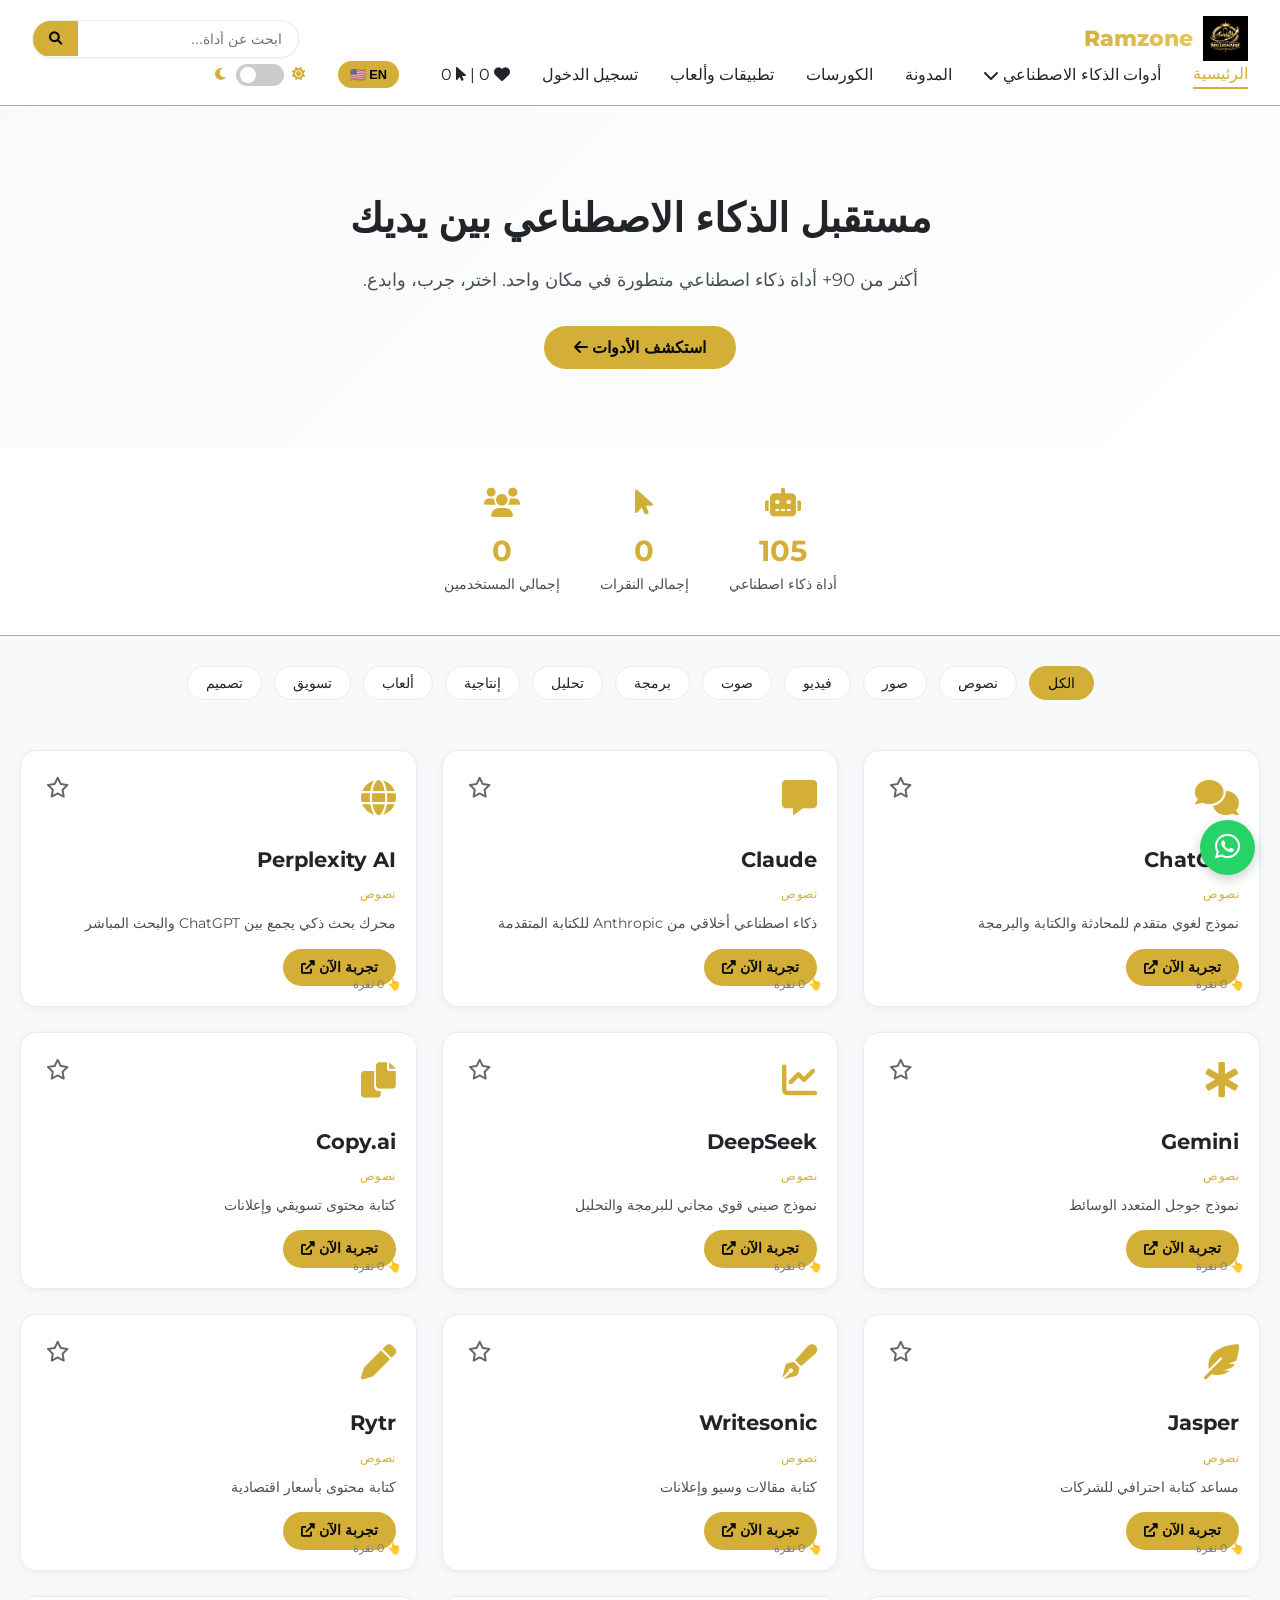
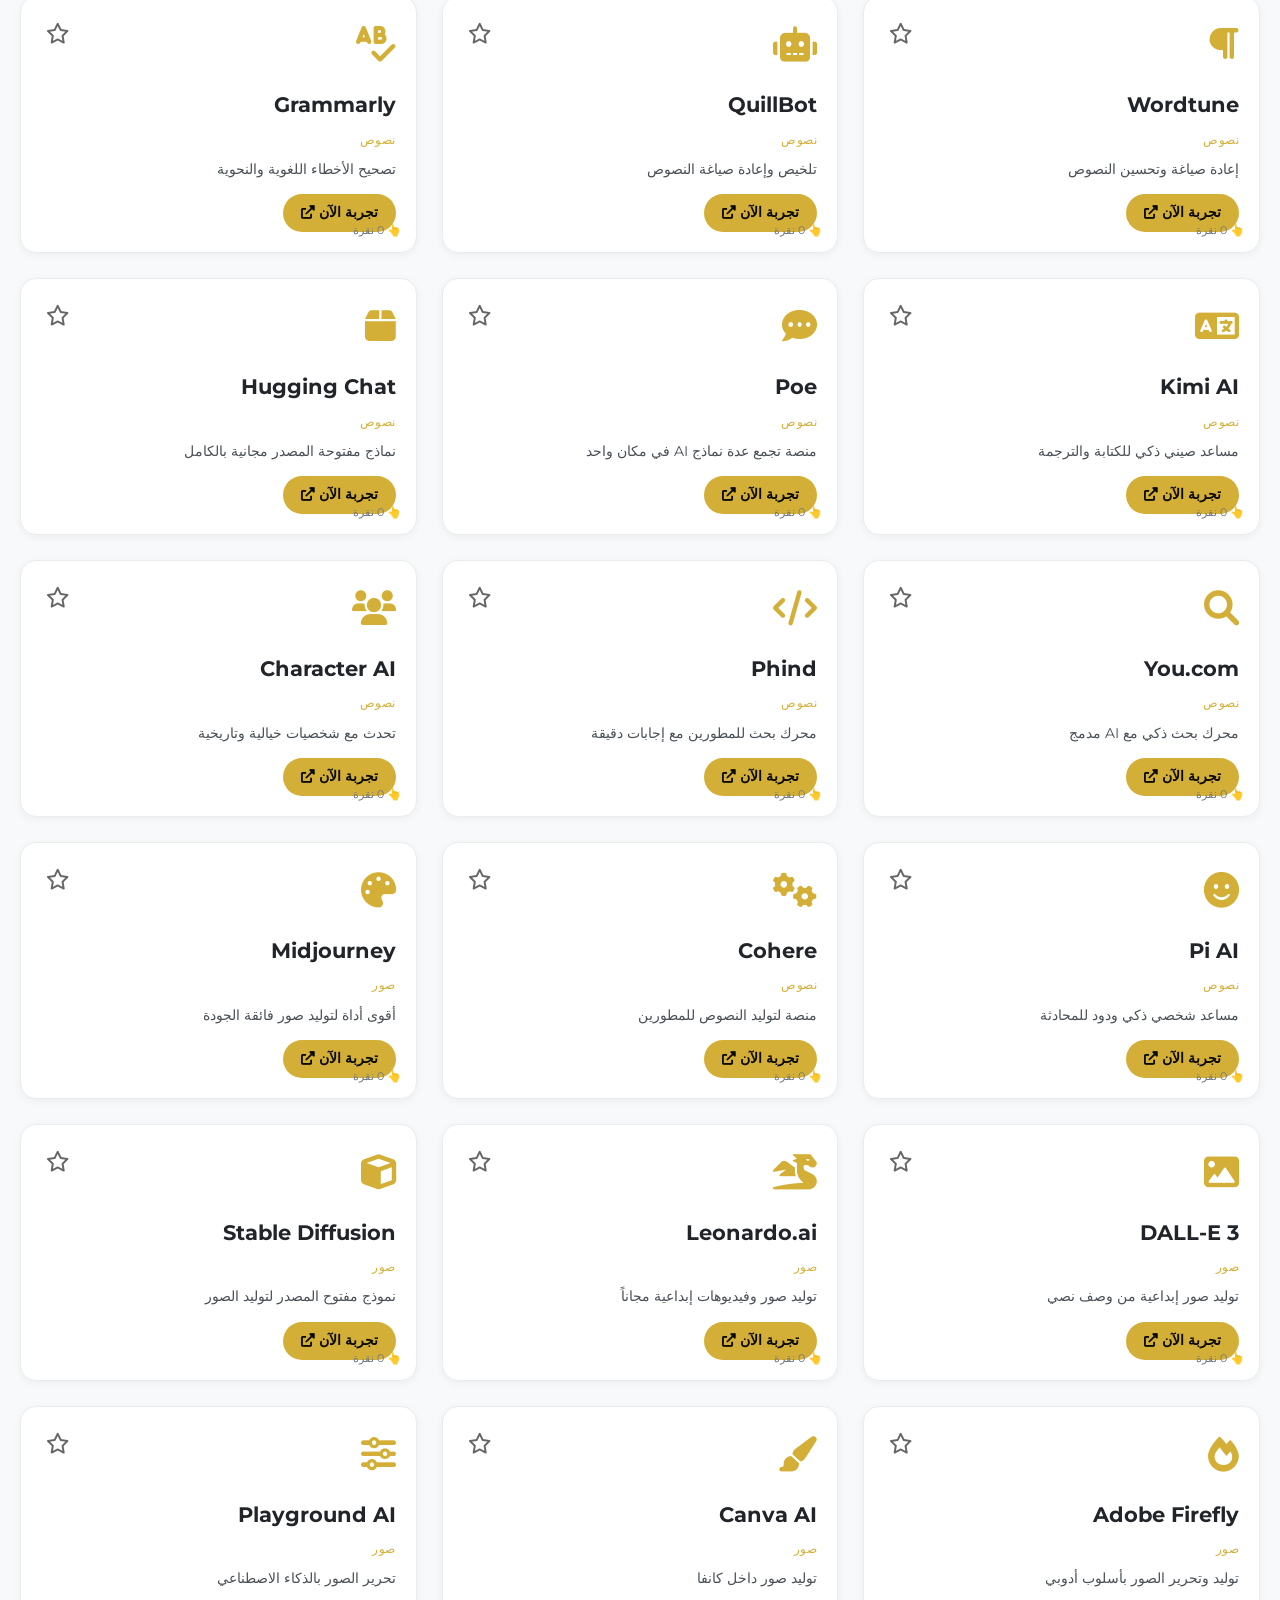
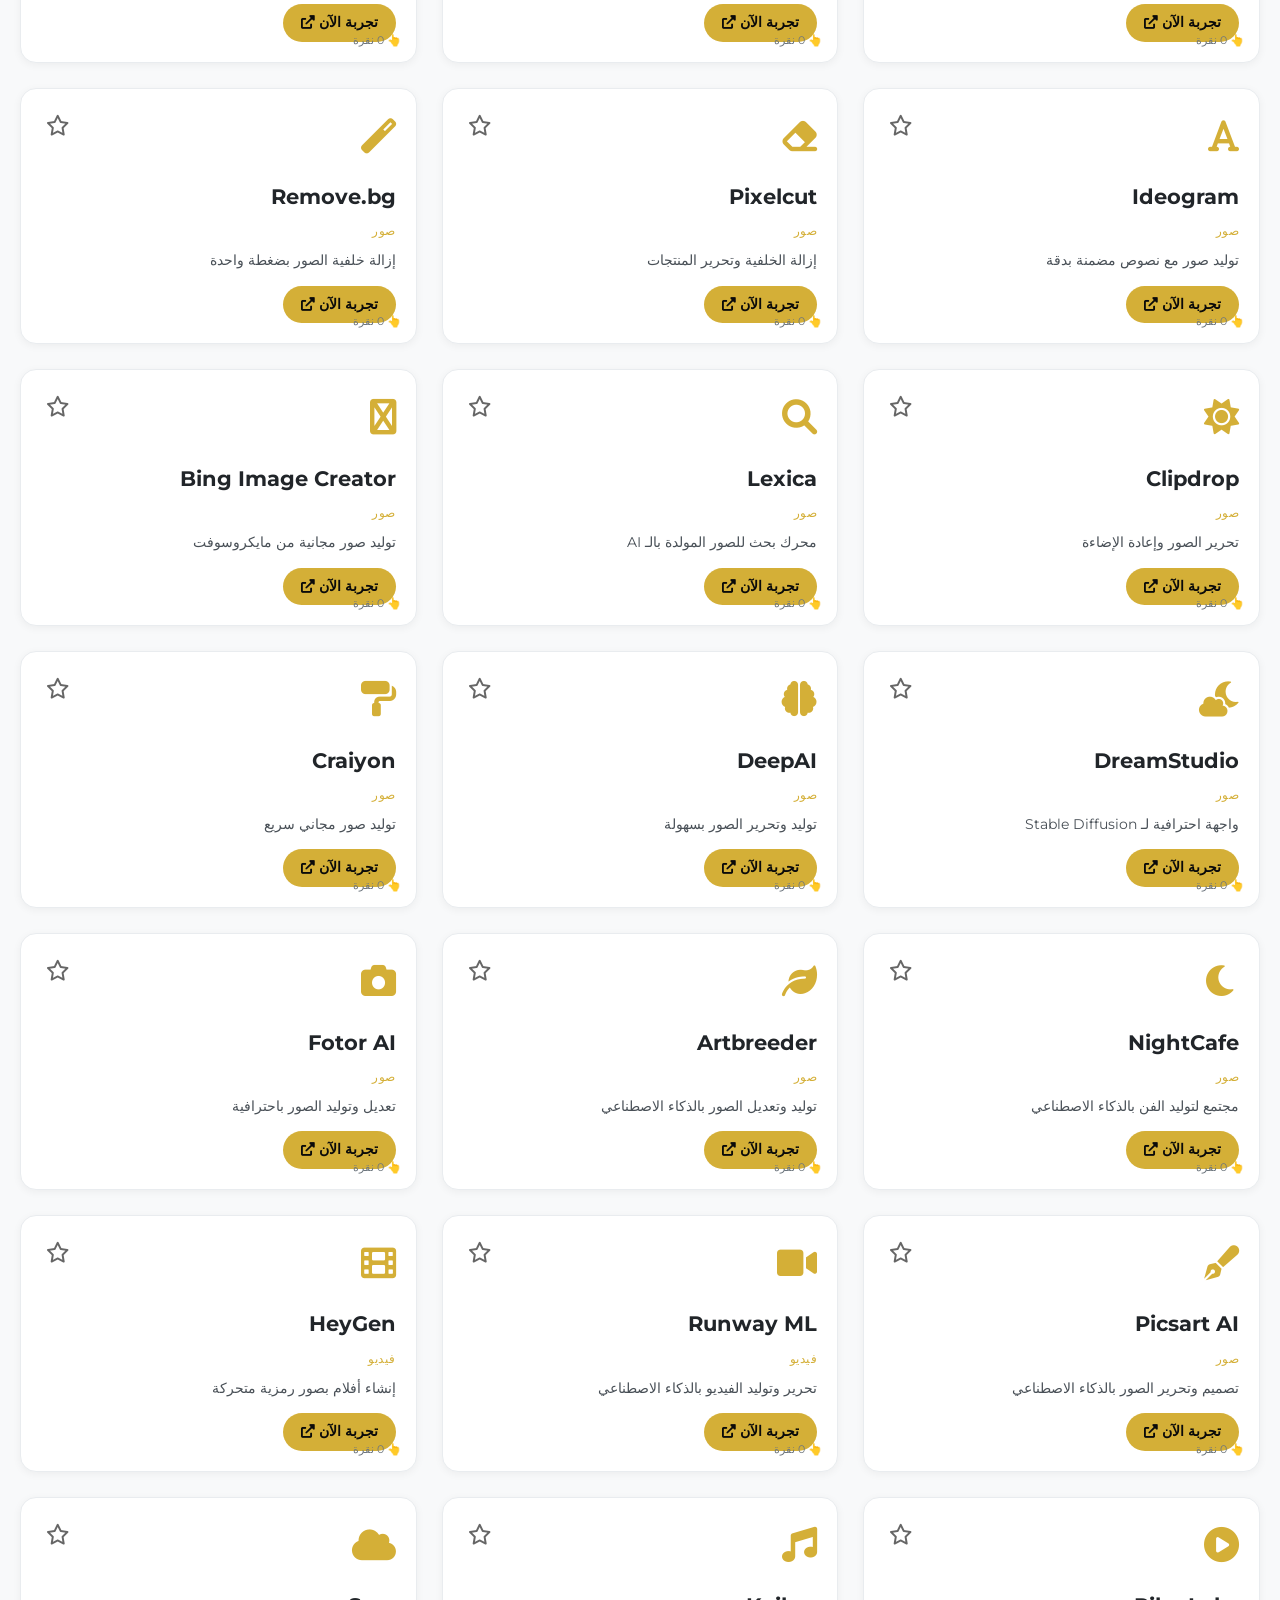
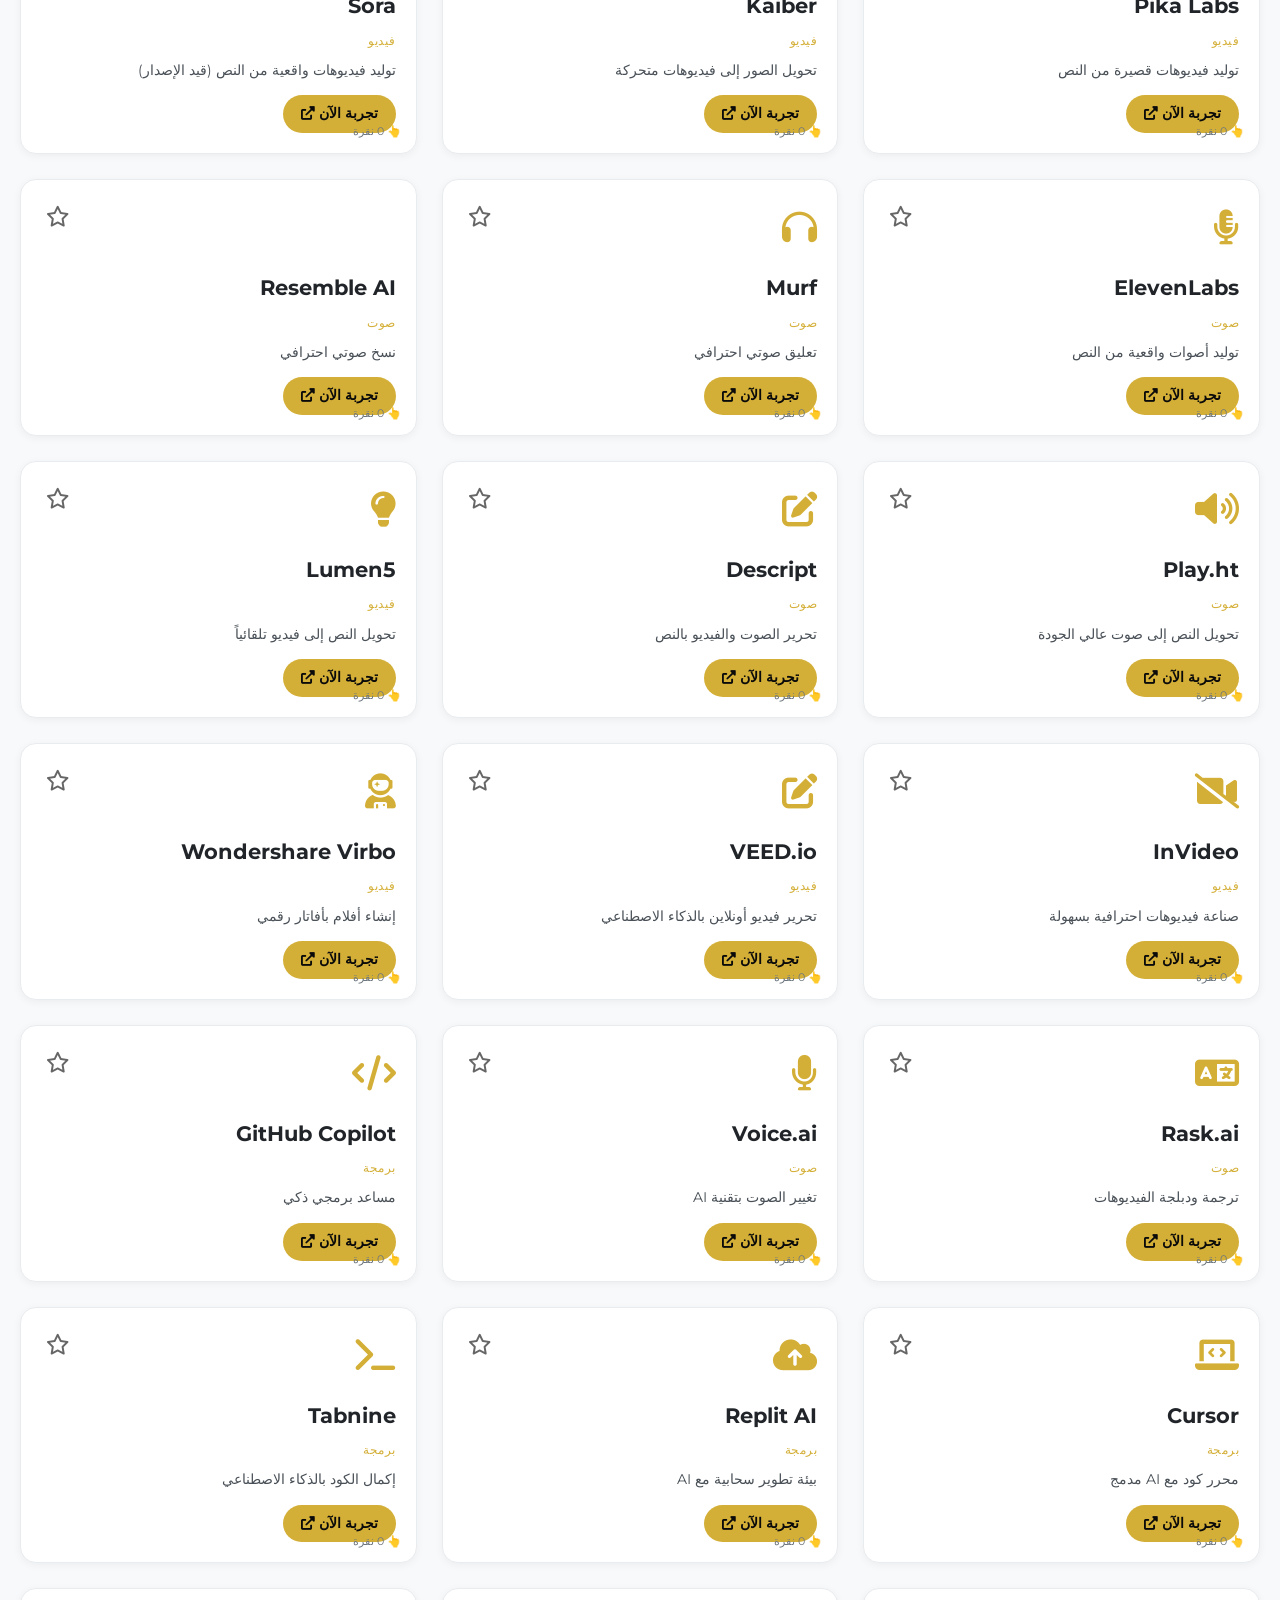
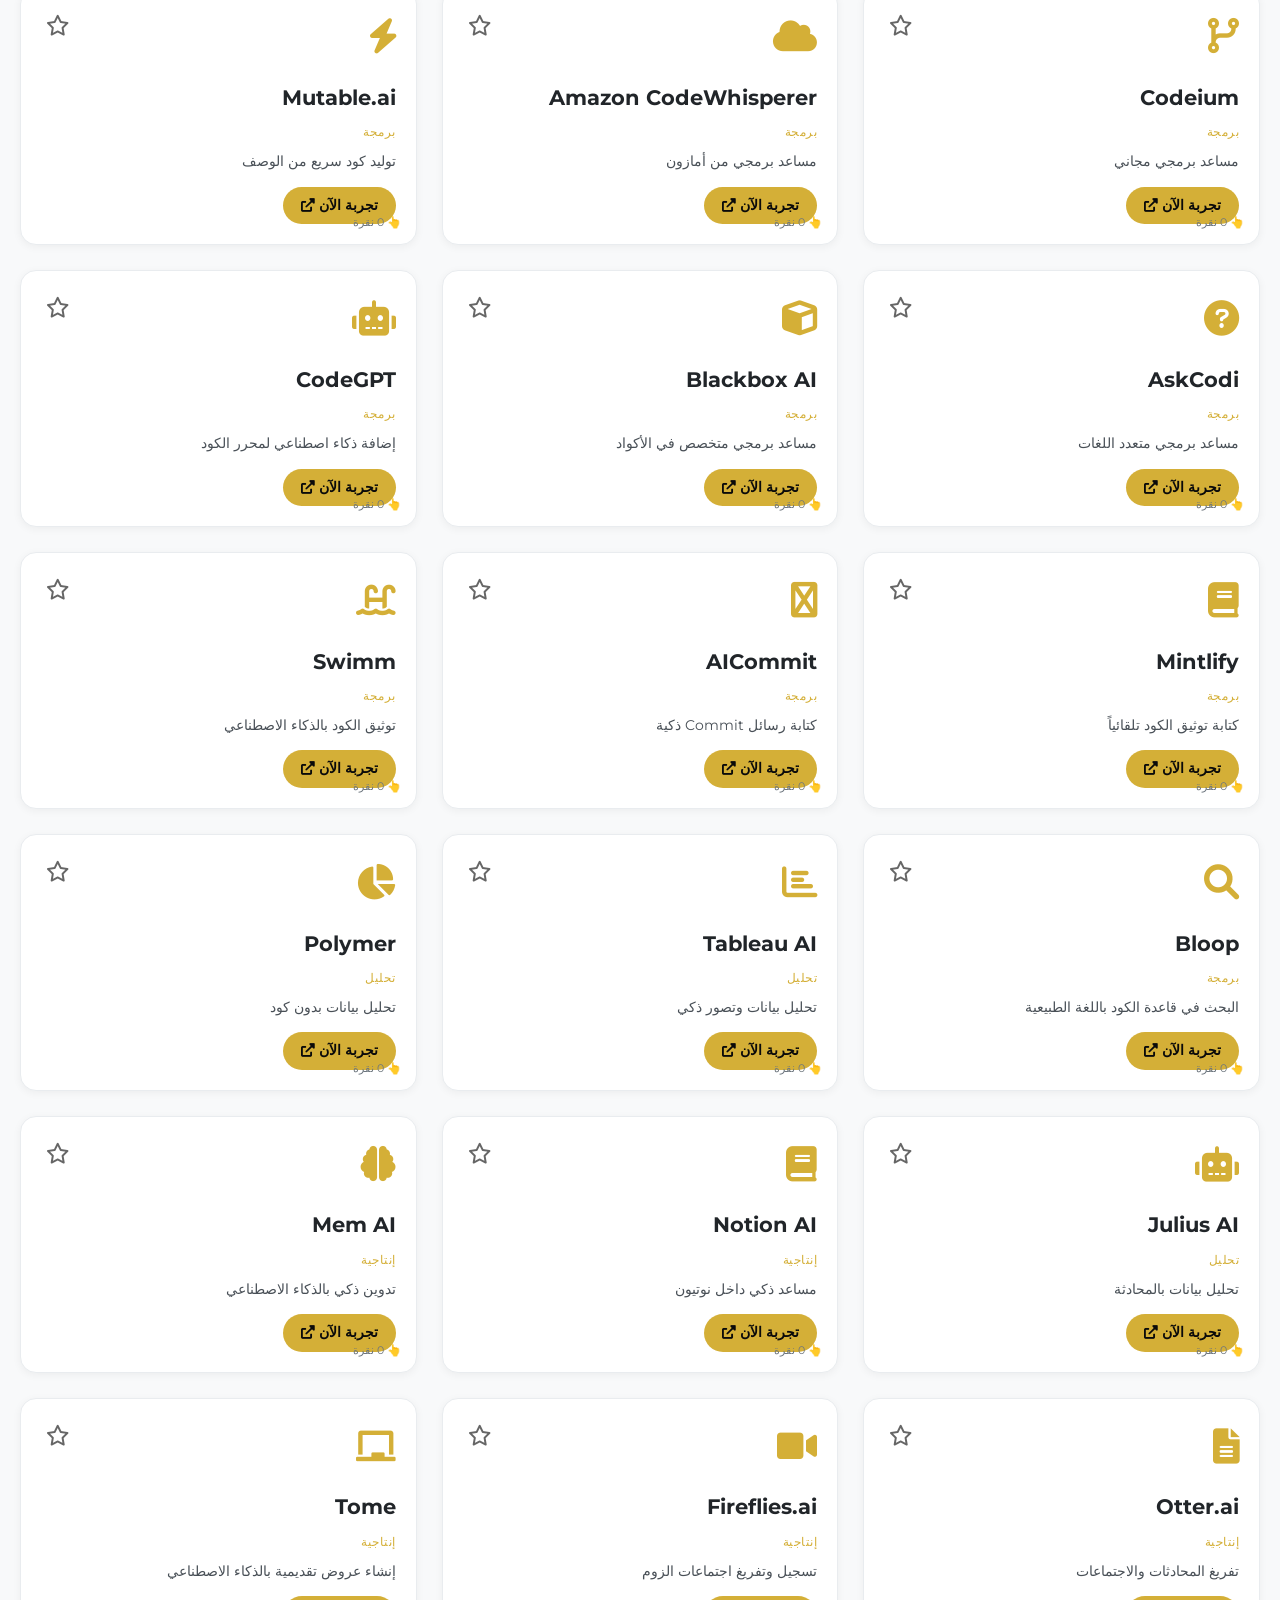
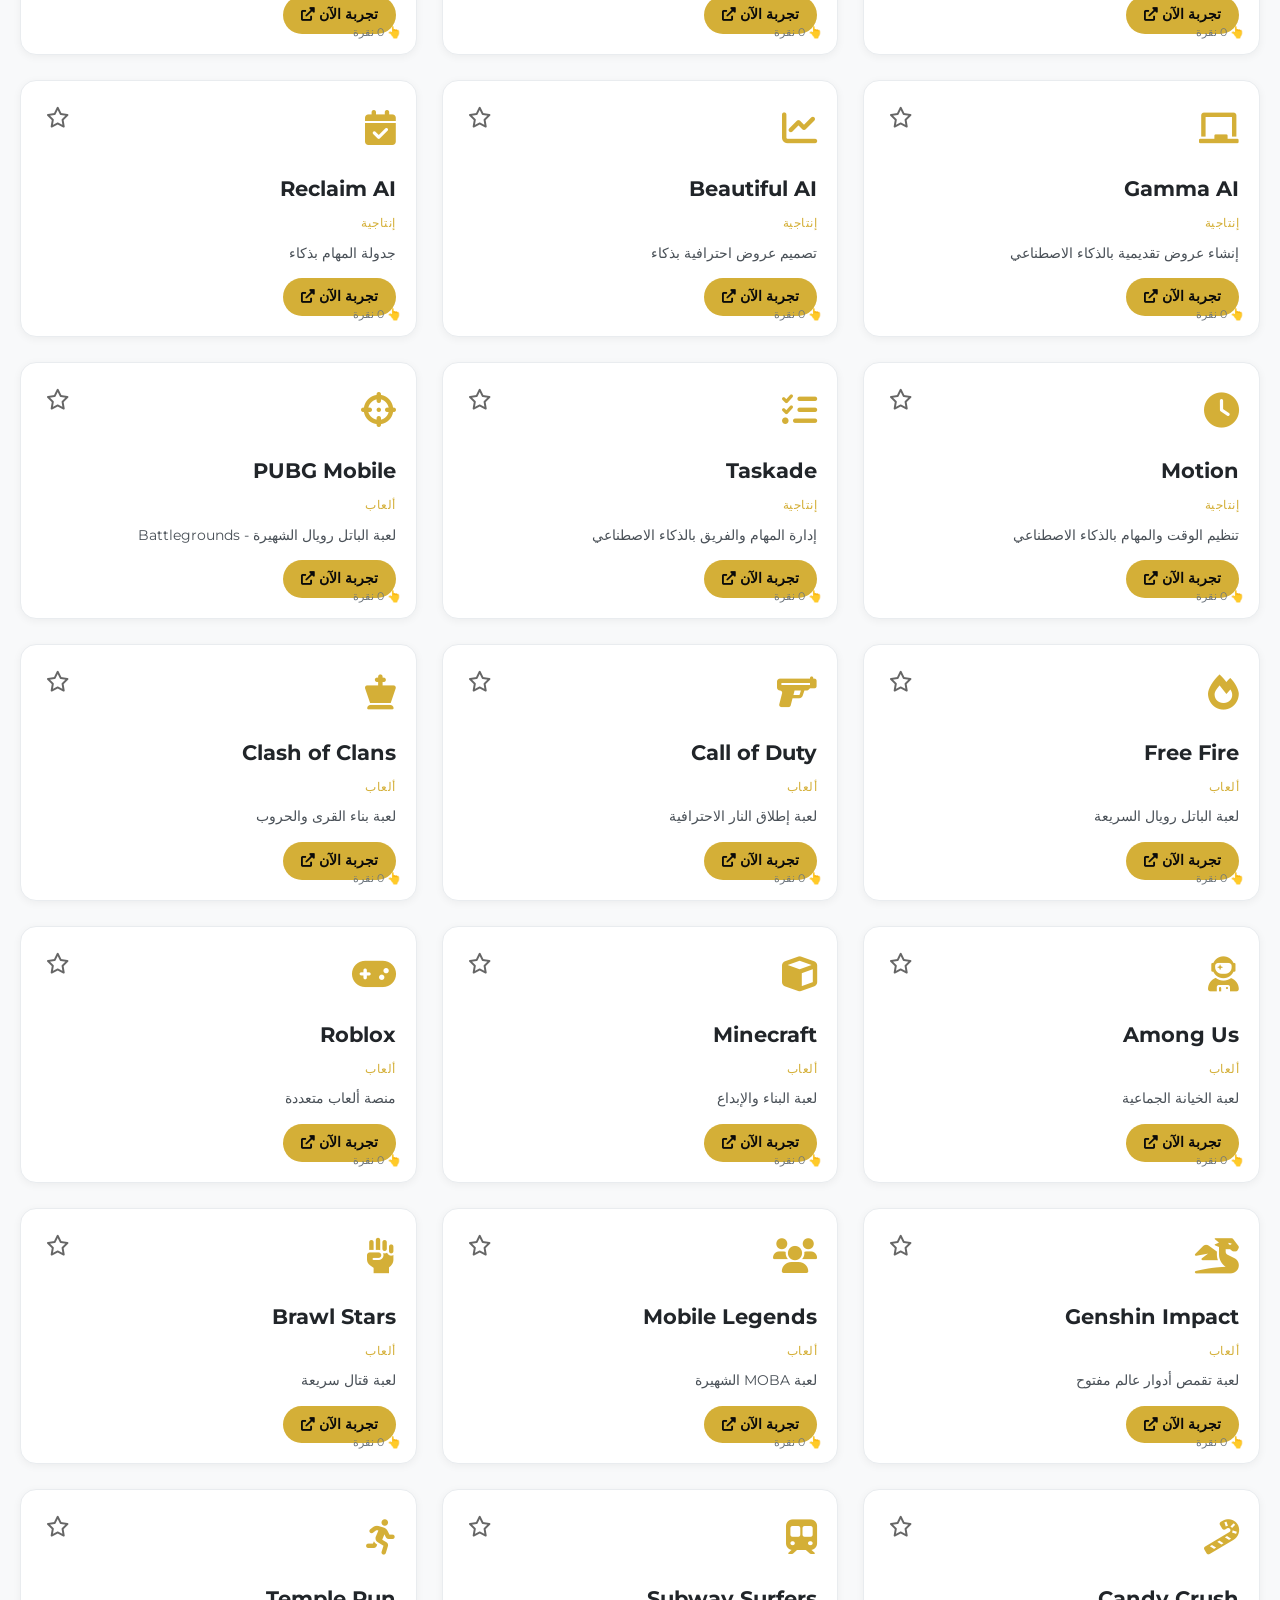
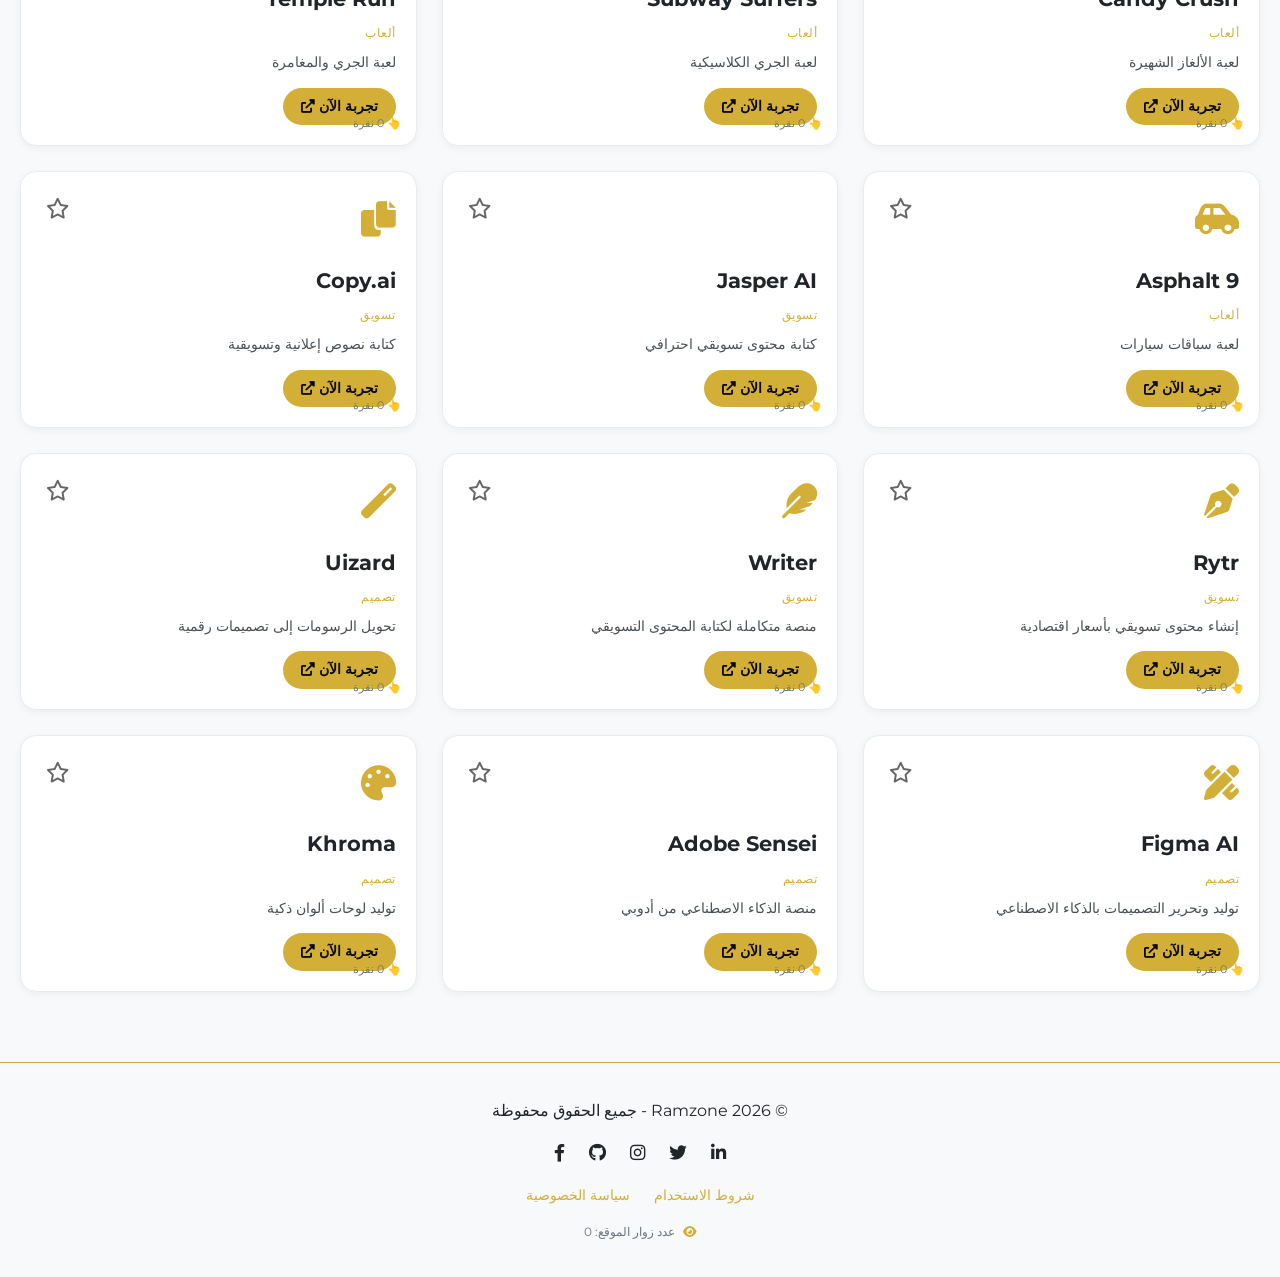
==== index.html @ 9bac674e "Update index.html" ====
<!DOCTYPE html>
<html lang="ar" dir="rtl">
<head>
    <meta charset="UTF-8">
    <meta name="viewport" content="width=device-width, initial-scale=1.0">
    
    <!-- Google Analytics -->
    <script async src="https://www.googletagmanager.com/gtag/js?id=G-LEQF7LQ0WY"></script>
    <script>
        window.dataLayer = window.dataLayer || [];
        function gtag(){dataLayer.push(arguments);}
        gtag('js', new Date());
        gtag('config', 'G-LEQF7LQ0WY');
    </script>
    
    <title>Ramzone | AI Tools</title>
    <meta name="description" content="أكبر دليل عربي لأدوات الذكاء الاصطناعي - أكثر من 90 أداة AI في مكان واحد">
    <meta name="keywords" content="الذكاء الاصطناعي, أدوات AI, ChatGPT, Midjourney, Ramzone">
    <meta name="author" content="Ramadan Mahmoud">
    <meta name="robots" content="index, follow">
    
    <link rel="stylesheet" href="style.css">
    <link href="https://fonts.googleapis.com/css2?family=Montserrat:wght@300;400;500;600;700;800&display=swap" rel="stylesheet">
    <link rel="stylesheet" href="https://cdnjs.cloudflare.com/ajax/libs/font-awesome/6.0.0-beta3/css/all.min.css">
    
    <style>
        .whatsapp-float {
            position: fixed;
            bottom: 25px;
            right: 25px;
            background-color: #25D366;
            color: white;
            border-radius: 50%;
            width: 55px;
            height: 55px;
            display: flex;
            align-items: center;
            justify-content: center;
            font-size: 1.8rem;
            box-shadow: 0 4px 12px rgba(0,0,0,0.2);
            transition: 0.3s;
            z-index: 1000;
            text-decoration: none;
        }
        .whatsapp-float:hover {
            transform: scale(1.08);
            background-color: #20b859;
        }
        @media (max-width: 600px) {
            .whatsapp-float {
                width: 48px;
                height: 48px;
                font-size: 1.5rem;
                bottom: 18px;
                right: 18px;
            }
        }
        
        .lang-toggle {
            background: var(--gold);
            border: none;
            padding: 6px 12px;
            border-radius: 20px;
            cursor: pointer;
            font-weight: bold;
            font-size: 0.8rem;
            transition: 0.3s;
            margin-right: 10px;
        }
        .lang-toggle:hover {
            background: var(--gold-light);
            transform: scale(1.02);
        }
    </style>
</head>
<body>

    <nav class="navbar">
        <div class="nav-container">
            <div class="logo">
                <img src="logo.png" alt="Ramzone Logo" class="logo-img">
                <span class="logo-text">Ramzone</span>
            </div>
            
            <div class="search-box">
                <input type="text" id="searchInput" data-i18n-placeholder="nav.search" placeholder="ابحث عن أداة...">
                <button id="searchBtn"><i class="fas fa-search"></i></button>
            </div>
            
            <div class="menu-toggle" id="mobileMenu">
                <i class="fas fa-bars"></i>
            </div>
            
            <div class="nav-links" id="navLinks">
                <a href="index.html" class="active" data-i18n="nav.home">الرئيسية</a>
                <div class="dropdown">
                    <button class="dropbtn" data-i18n="nav.ai-tools">أدوات الذكاء الاصطناعي <i class="fas fa-chevron-down"></i></button>
                    <div class="dropdown-content" id="mainDropdown"></div>
                </div>
                <a href="blog.html" data-i18n="nav.blog">المدونة</a>
                <a href="courses.html" data-i18n="nav.courses">الكورسات</a>
                <a href="apps.html" data-i18n="nav.apps">تطبيقات وألعاب</a>
                <a href="login.html" id="authLink" data-i18n="nav.login">تسجيل الدخول</a>
                <span id="userGreeting" style="display:none;"></span>
                <span id="userStats" style="display:none;"></span>
                <a href="dashboard.html" id="dashboardLink" style="display:none;" data-i18n="nav.dashboard"><i class="fas fa-tachometer-alt"></i> لوحة التحكم</a>
                <a href="#" id="logoutBtn" style="display:none;" data-i18n="nav.logout">تسجيل خروج</a>
                
                <button id="lang-toggle-btn" class="lang-toggle">🇺🇸 EN</button>
                
                <div class="theme-switch-wrapper">
                    <span class="theme-icon"><i class="fas fa-sun"></i></span>
                    <label class="theme-switch">
                        <input type="checkbox" id="theme-toggle">
                        <span class="slider round"></span>
                    </label>
                    <span class="theme-icon"><i class="fas fa-moon"></i></span>
                </div>
            </div>
        </div>
    </nav>

    <section class="hero">
        <div class="hero-content">
            <h1><span data-i18n="hero.title">مستقبل الذكاء الاصطناعي</span> <span class="gold" data-i18n="hero.title.gold">بين يديك</span></h1>
            <p data-i18n="hero.subtitle">أكثر من 90+ أداة ذكاء اصطناعي متطورة في مكان واحد. اختر، جرب، وابدع.</p>
            <button class="cta-btn" id="exploreBtn" data-i18n="hero.button">استكشف الأدوات <i class="fas fa-arrow-left"></i></button>
        </div>
    </section>

    <div class="stats-bar">
        <div class="stat-item">
            <i class="fas fa-robot"></i>
            <span id="totalTools">0</span>
            <p data-i18n="stats.tools">أداة ذكاء اصطناعي</p>
        </div>
        <div class="stat-item">
            <i class="fas fa-mouse-pointer"></i>
            <span id="totalClicks">0</span>
            <p data-i18n="stats.clicks">إجمالي النقرات</p>
        </div>
        <div class="stat-item">
            <i class="fas fa-users"></i>
            <span id="totalUsers">0</span>
            <p data-i18n="stats.users">إجمالي المستخدمين</p>
        </div>
    </div>

    <div class="filter-section">
        <button class="filter-btn active" data-category="all" data-i18n="filter.all">الكل</button>
    </div>

    <div class="tools-container" id="toolsContainer"></div>

    <a href="https://wa.me/201069302075" class="whatsapp-float" target="_blank">
        <i class="fab fa-whatsapp"></i>
    </a>

    <footer class="footer">
        <div class="footer-content">
            <p>&copy; 2026 Ramzone - <span data-i18n="footer.copyright">جميع الحقوق محفوظة</span></p>
            <div class="social-icons">
                <a href="https://linkedin.com/in/ramadanm200110" target="_blank"><i class="fab fa-linkedin-in"></i></a>
                <a href="https://twitter.com/ramadan2001mahmoud" target="_blank"><i class="fab fa-twitter"></i></a>
                <a href="https://instagram.com/ra_mah077" target="_blank"><i class="fab fa-instagram"></i></a>
                <a href="https://github.com/ramadan2001mahmoud" target="_blank"><i class="fab fa-github"></i></a>
                <a href="https://facebook.com/ramadan2001mahmoud" target="_blank"><i class="fab fa-facebook-f"></i></a>
            </div>
            <div class="footer-links">
                <a href="terms.html" data-i18n="footer.terms">شروط الاستخدام</a>
                <a href="terms.html#privacy" data-i18n="footer.privacy">سياسة الخصوصية</a>
            </div>
            <div class="visitor-counter">
                <i class="fas fa-eye"></i> <span data-i18n="footer.visitors">عدد زوار الموقع</span>: <span id="visitorCount">0</span>
            </div>
        </div>
    </footer>

    <script src="lang.js"></script>
    <script src="script.js"></script>
</body>
</html>
---- style.css ----
* {
    margin: 0;
    padding: 0;
    box-sizing: border-box;
}

body {
    font-family: 'Montserrat', sans-serif;
    background: var(--bg-primary);
    color: var(--text-primary);
    line-height: 1.6;
    transition: background 0.3s ease, color 0.3s ease;
}

/* ========== متغيرات الألوان ========== */
:root {
    /* الوضع الليلي (Dark Mode) */
    --bg-primary: #0A0A0A;
    --bg-secondary: #1A1A1A;
    --bg-card: #1A1A1A;
    --bg-navbar: rgba(10, 10, 10, 0.95);
    --text-primary: #FFFFFF;
    --text-secondary: #CCCCCC;
    --text-muted: #888888;
    --border-color: #2A2A2A;
    --gold: #D4AF37;
    --gold-light: #FFF2B2;
    --gold-dark: #B8860B;
    --gold-rgb: 212, 175, 55;
    --dropdown-bg: #1A1A1A;
    --hover-bg: #D4AF37;
    --hover-text: #0A0A0A;
}

[data-theme="light"] {
    /* الوضع النهاري (Light Mode) - ألوان فاتحة محسنة */
    --bg-primary: #F8F9FA;
    --bg-secondary: #FFFFFF;
    --bg-card: #FFFFFF;
    --bg-navbar: rgba(255, 255, 255, 0.98);
    --text-primary: #212529;
    --text-secondary: #495057;
    --text-muted: #6C757D;
    --border-color: #E9ECEF;
    --gold: #D4AF37;
    --gold-light: #E8C860;
    --gold-dark: #B8860B;
    --gold-rgb: 212, 175, 55;
    --dropdown-bg: #FFFFFF;
    --hover-bg: #D4AF37;
    --hover-text: #212529;
}

[data-theme="dark"] {
    /* الوضع الليلي (Dark Mode) */
    --bg-primary: #0A0A0A;
    --bg-secondary: #1A1A1A;
    --bg-card: #1A1A1A;
    --bg-navbar: rgba(10, 10, 10, 0.95);
    --text-primary: #FFFFFF;
    --text-secondary: #CCCCCC;
    --text-muted: #888888;
    --border-color: #2A2A2A;
    --gold: #D4AF37;
    --gold-light: #FFF2B2;
    --gold-dark: #B8860B;
    --gold-rgb: 212, 175, 55;
    --dropdown-bg: #1A1A1A;
    --hover-bg: #D4AF37;
    --hover-text: #0A0A0A;
}

/* شريط التنقل */
.navbar {
    background: var(--bg-navbar);
    backdrop-filter: blur(10px);
    position: sticky;
    top: 0;
    z-index: 1000;
    border-bottom: 1px solid var(--gold);
}

.nav-container {
    max-width: 1400px;
    margin: 0 auto;
    padding: 1rem 2rem;
    display: flex;
    justify-content: space-between;
    align-items: center;
    flex-wrap: wrap;
}

.logo {
    display: flex;
    align-items: center;
    gap: 10px;
}

.logo-img {
    width: 45px;
    height: 45px;
    object-fit: contain;
}

.logo-text {
    font-size: 1.4rem;
    font-weight: 800;
    background: linear-gradient(135deg, var(--gold), var(--gold-light));
    -webkit-background-clip: text;
    background-clip: text;
    color: transparent;
}

.nav-links {
    display: flex;
    align-items: center;
    gap: 2rem;
    flex-wrap: wrap;
}

.nav-links a, .dropbtn {
    color: var(--text-primary);
    text-decoration: none;
    font-weight: 500;
    transition: 0.3s;
    background: none;
    border: none;
    cursor: pointer;
    font-size: 1rem;
}

.nav-links a:hover, .dropbtn:hover {
    color: var(--gold);
}

.nav-links a.active {
    color: var(--gold);
    border-bottom: 2px solid var(--gold);
}

/* القوائم المنسدلة - ثابتة */
.dropdown {
    position: relative;
    display: inline-block;
}

.dropdown .dropbtn {
    display: flex;
    align-items: center;
    gap: 5px;
}

.dropdown-content {
    display: none;
    position: absolute;
    top: 100%;
    right: 0;
    background: var(--dropdown-bg);
    min-width: 220px;
    box-shadow: 0 10px 25px rgba(0,0,0,0.15);
    border-radius: 12px;
    border: 1px solid var(--gold);
    z-index: 10000;
    overflow: hidden;
}

.dropdown-content a {
    color: var(--text-primary);
    padding: 12px 18px;
    text-decoration: none;
    display: block;
    text-align: right;
    border-bottom: 1px solid var(--border-color);
    transition: all 0.2s ease;
    font-size: 0.95rem;
}

.dropdown-content a:last-child {
    border-bottom: none;
}

.dropdown-content a:hover {
    background: var(--hover-bg);
    color: var(--hover-text);
}

.dropdown:hover .dropdown-content {
    display: block;
}

/* بحث */
.search-box {
    display: flex;
    align-items: center;
    background: var(--bg-secondary);
    border-radius: 30px;
    border: 1px solid var(--border-color);
    overflow: hidden;
    transition: all 0.3s ease;
    box-shadow: 0 1px 3px rgba(0,0,0,0.05);
}

.search-box:focus-within {
    box-shadow: 0 0 0 2px rgba(var(--gold-rgb), 0.2);
    border-color: var(--gold);
}

.search-box input {
    background: transparent;
    border: none;
    color: var(--text-primary);
    outline: none;
    padding: 10px 16px;
    width: 220px;
    font-size: 0.9rem;
}

.search-box input::placeholder {
    color: var(--text-muted);
}

.search-box button {
    background: var(--gold);
    border: none;
    padding: 10px 16px;
    cursor: pointer;
    color: #0A0A0A;
    transition: 0.3s;
}

.search-box button:hover {
    background: var(--gold-light);
}

/* القسم الرئيسي */
.hero {
    background: linear-gradient(135deg, var(--bg-primary) 0%, var(--bg-secondary) 100%);
    padding: 80px 20px;
    text-align: center;
}

.hero-content h1 {
    font-size: 2.5rem;
    margin-bottom: 1rem;
}

.hero-content p {
    font-size: 1.1rem;
    color: var(--text-secondary);
    margin-bottom: 2rem;
    max-width: 600px;
    margin-left: auto;
    margin-right: auto;
}

.cta-btn {
    background: var(--gold);
    color: #0A0A0A;
    border: none;
    padding: 12px 30px;
    font-size: 1rem;
    font-weight: bold;
    border-radius: 30px;
    cursor: pointer;
    transition: 0.3s;
}

.cta-btn:hover {
    background: var(--gold-light);
    transform: scale(1.02);
}

/* شريط الإحصائيات */
.stats-bar {
    display: flex;
    justify-content: center;
    gap: 40px;
    padding: 40px 20px;
    background: var(--bg-secondary);
    border-bottom: 1px solid var(--gold);
    flex-wrap: wrap;
}

.stat-item {
    text-align: center;
}

.stat-item i {
    font-size: 1.8rem;
    color: var(--gold);
    margin-bottom: 10px;
}

.stat-item span {
    display: block;
    font-size: 1.8rem;
    font-weight: bold;
    color: var(--gold);
}

.stat-item p {
    font-size: 0.85rem;
    color: var(--text-secondary);
}

/* تصفية */
.filter-section {
    display: flex;
    justify-content: center;
    gap: 12px;
    flex-wrap: wrap;
    padding: 30px 20px;
}

.filter-btn {
    background: var(--bg-secondary);
    border: 1px solid var(--border-color);
    color: var(--text-primary);
    padding: 8px 18px;
    border-radius: 25px;
    cursor: pointer;
    transition: 0.3s;
    font-size: 0.9rem;
}

.filter-btn.active, .filter-btn:hover {
    background: var(--gold);
    color: #0A0A0A;
    border-color: var(--gold);
}

/* بطاقات الأدوات */
.tools-container {
    max-width: 1300px;
    margin: 0 auto;
    padding: 20px;
    display: grid;
    grid-template-columns: repeat(auto-fill, minmax(300px, 1fr));
    gap: 25px;
}

.tool-card {
    background: var(--bg-card);
    border-radius: 16px;
    padding: 20px;
    transition: all 0.3s ease;
    border: 1px solid var(--border-color);
    position: relative;
    box-shadow: 0 2px 8px rgba(0,0,0,0.05);
}

.tool-card:hover {
    transform: translateY(-4px);
    border-color: var(--gold);
    box-shadow: 0 10px 25px rgba(var(--gold-rgb), 0.15);
}

.tool-icon {
    font-size: 2.2rem;
    color: var(--gold);
    margin-bottom: 15px;
}

.tool-card h3 {
    font-size: 1.3rem;
    margin-bottom: 8px;
}

.tool-category {
    color: var(--gold);
    font-size: 0.75rem;
    margin-bottom: 10px;
    text-transform: uppercase;
    letter-spacing: 0.5px;
}

.tool-description {
    color: var(--text-secondary);
    margin-bottom: 15px;
    font-size: 0.85rem;
    line-height: 1.5;
}

.tool-link {
    display: inline-block;
    background: var(--gold);
    color: #0A0A0A;
    padding: 8px 18px;
    border-radius: 25px;
    text-decoration: none;
    font-weight: bold;
    font-size: 0.85rem;
    transition: 0.3s;
}

.tool-link:hover {
    background: var(--gold-light);
}

.tool-clicks {
    position: absolute;
    bottom: 12px;
    right: 15px;
    font-size: 0.7rem;
    color: var(--text-muted);
}

/* فوتر */
.footer {
    background: var(--bg-primary);
    padding: 35px 20px;
    text-align: center;
    margin-top: 50px;
    border-top: 1px solid var(--gold);
}

.social-icons {
    margin-top: 15px;
}

.social-icons a {
    color: var(--text-primary);
    margin: 0 10px;
    font-size: 1.1rem;
    transition: 0.3s;
}

.social-icons a:hover {
    color: var(--gold);
}

.visitor-counter {
    margin-top: 15px;
    font-size: 0.75rem;
    color: var(--text-muted);
}

.visitor-counter i {
    color: var(--gold);
    margin-left: 5px;
}

.footer-links {
    margin-top: 15px;
}

.footer-links a {
    color: var(--gold);
    text-decoration: none;
    margin: 0 10px;
    font-size: 0.85rem;
}

.footer-links a:hover {
    text-decoration: underline;
}

/* موبايل */
.menu-toggle {
    display: none;
    font-size: 1.5rem;
    cursor: pointer;
    color: var(--gold);
}

/* زر تبديل الوضع */
.theme-switch-wrapper {
    display: flex;
    align-items: center;
    gap: 8px;
}

.theme-icon {
    font-size: 0.85rem;
    color: var(--gold);
}

.theme-switch {
    display: inline-block;
    height: 22px;
    position: relative;
    width: 48px;
}

.theme-switch input {
    display: none;
}

.slider {
    background-color: #ccc;
    bottom: 0;
    cursor: pointer;
    left: 0;
    position: absolute;
    right: 0;
    top: 0;
    transition: .3s;
    border-radius: 34px;
}

.slider:before {
    background-color: white;
    bottom: 3px;
    content: "";
    height: 16px;
    left: 4px;
    position: absolute;
    transition: .3s;
    width: 16px;
    border-radius: 50%;
}

input:checked + .slider {
    background-color: var(--gold);
}

input:checked + .slider:before {
    transform: translateX(26px);
}

/* استجابة للشاشات */
@media (max-width: 1024px) {
    .nav-container {
        flex-wrap: wrap;
    }
    .nav-links {
        order: 3;
        width: 100%;
        justify-content: center;
        margin-top: 15px;
        gap: 1.5rem;
    }
    .search-box {
        order: 2;
    }
    .theme-switch-wrapper {
        order: 1;
    }
}

@media (max-width: 768px) {
    .nav-container {
        flex-direction: row;
        flex-wrap: wrap;
        justify-content: space-between;
    }
    
    .menu-toggle {
        display: block;
        order: 1;
    }
    
    .logo {
        order: 2;
        flex: 1;
        justify-content: center;
        display: flex;
    }
    
    .search-box {
        order: 3;
        width: 100%;
        margin-top: 12px;
    }
    
    .search-box input {
        width: 100%;
    }
    
    .theme-switch-wrapper {
        order: 4;
        justify-content: center;
        margin: 12px 0;
    }
    
    .nav-links {
        display: none;
        width: 100%;
        flex-direction: column;
        gap: 1rem;
        padding: 1rem 0;
        order: 5;
    }
    
    .nav-links.active {
        display: flex;
    }
    
    .dropdown {
        width: 100%;
    }
    
    .dropdown .dropbtn {
        width: 100%;
        justify-content: center;
    }
    
    .dropdown-content {
        position: static;
        width: 100%;
        margin-top: 8px;
        box-shadow: none;
        border: 1px solid var(--border-color);
    }
    
    .hero {
        padding: 50px 15px;
    }
    
    .hero-content h1 {
        font-size: 1.6rem;
    }
    
    .hero-content p {
        font-size: 0.95rem;
    }
    
    .stats-bar {
        gap: 20px;
    }
    
    .stat-item span {
        font-size: 1.3rem;
    }
    
    .tools-container {
        grid-template-columns: repeat(auto-fill, minmax(280px, 1fr));
        gap: 20px;
    }
}

@media (max-width: 480px) {
    .nav-container {
        padding: 0.8rem 1rem;
    }
    
    .logo-text {
        font-size: 1.1rem;
    }
    
    .logo-img {
        width: 35px;
        height: 35px;
    }
    
    .hero {
        padding: 40px 15px;
    }
    
    .hero-content h1 {
        font-size: 1.4rem;
    }
    
    .filter-section {
        gap: 8px;
        padding: 20px 15px;
    }
    
    .filter-btn {
        padding: 6px 12px;
        font-size: 0.75rem;
    }
    
    .tools-container {
        grid-template-columns: 1fr;
    }
    
    .stat-item i {
        font-size: 1.3rem;
    }
    
    .stat-item span {
        font-size: 1.1rem;
    }
    
    .stat-item p {
        font-size: 0.7rem;
    }
        }
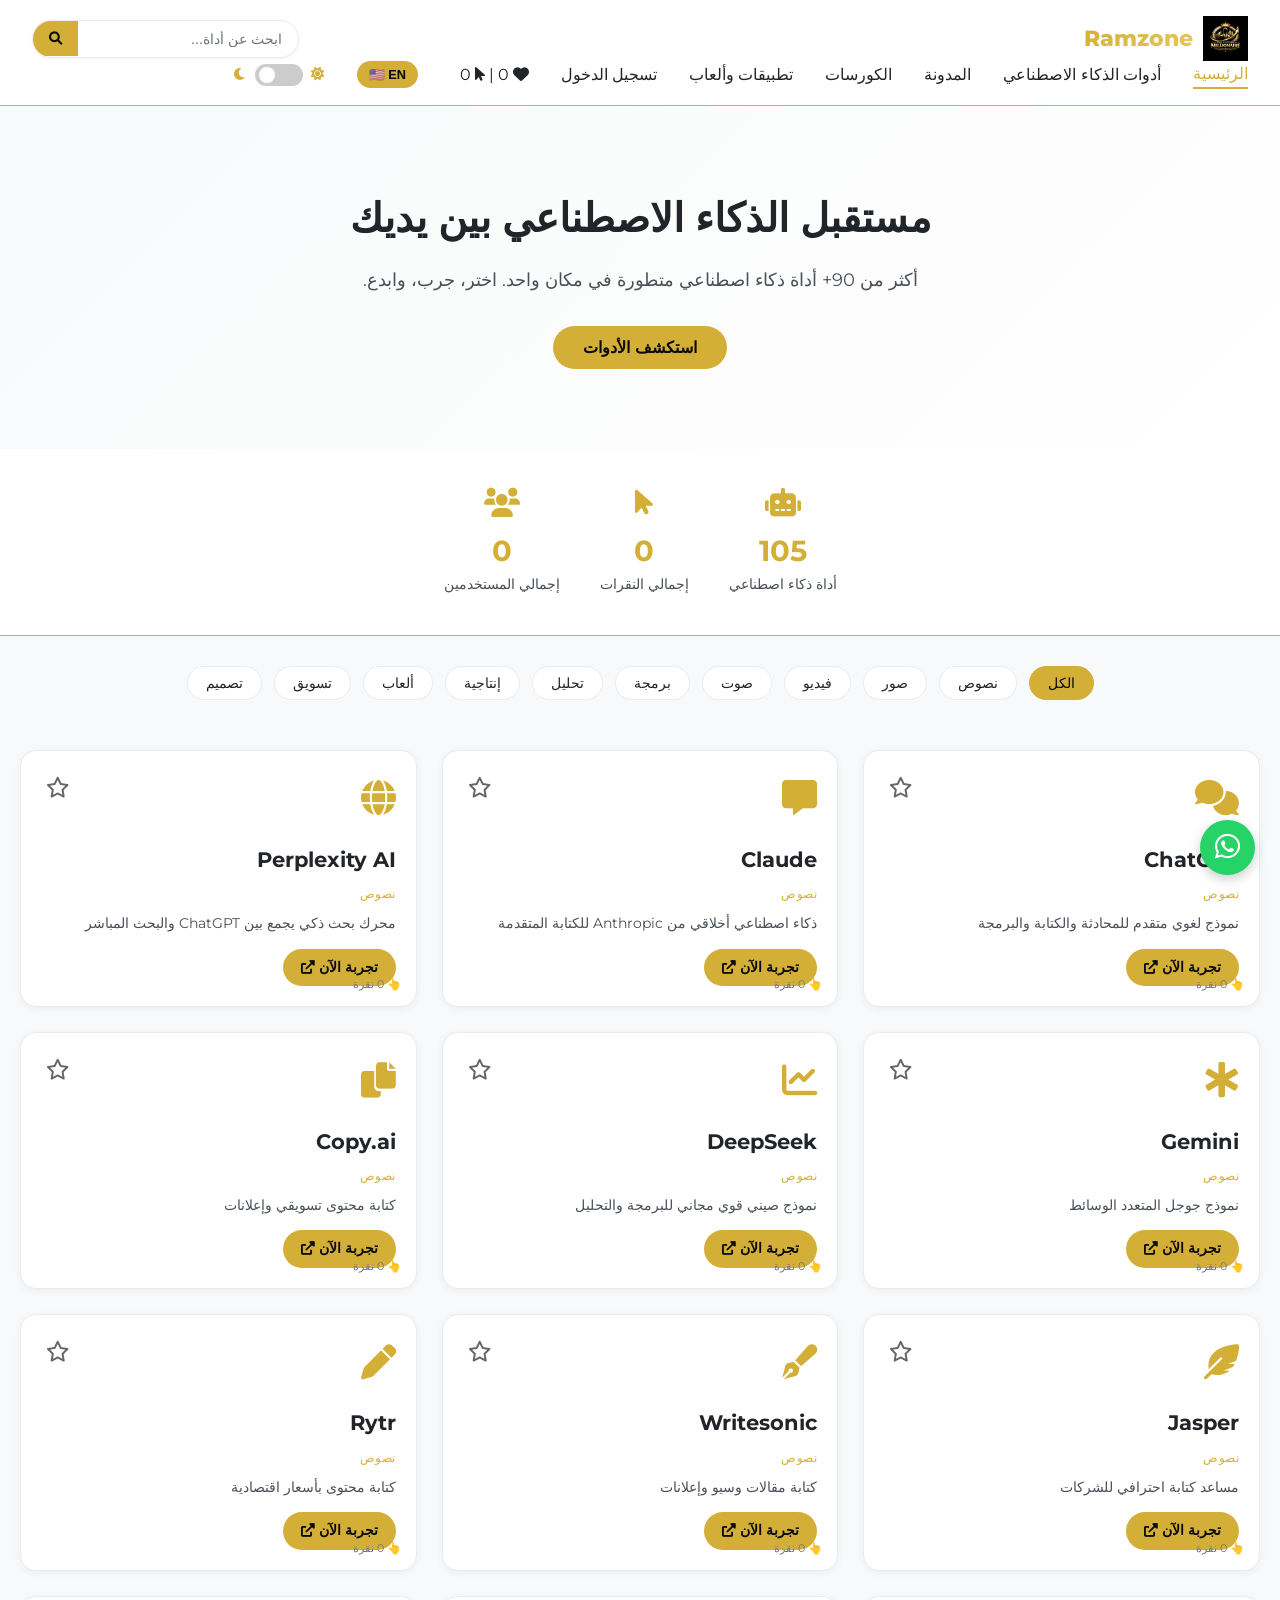
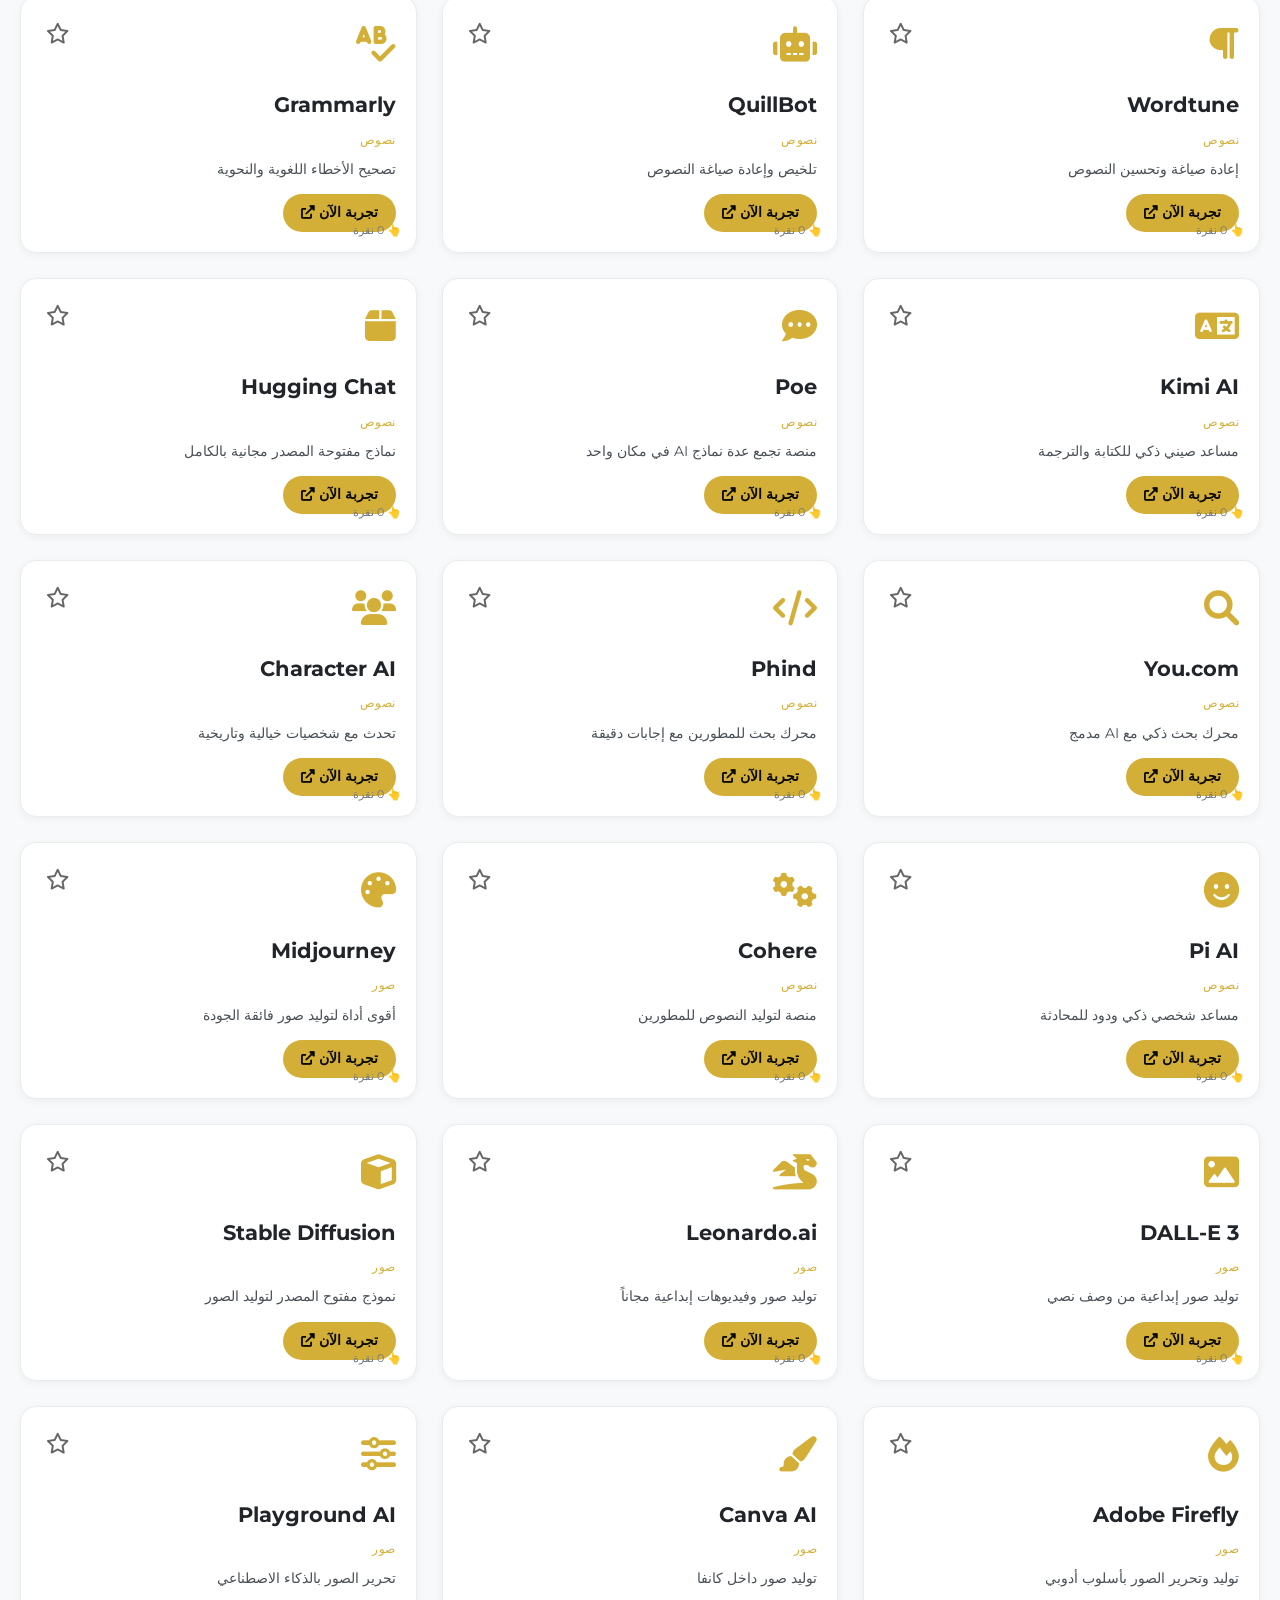
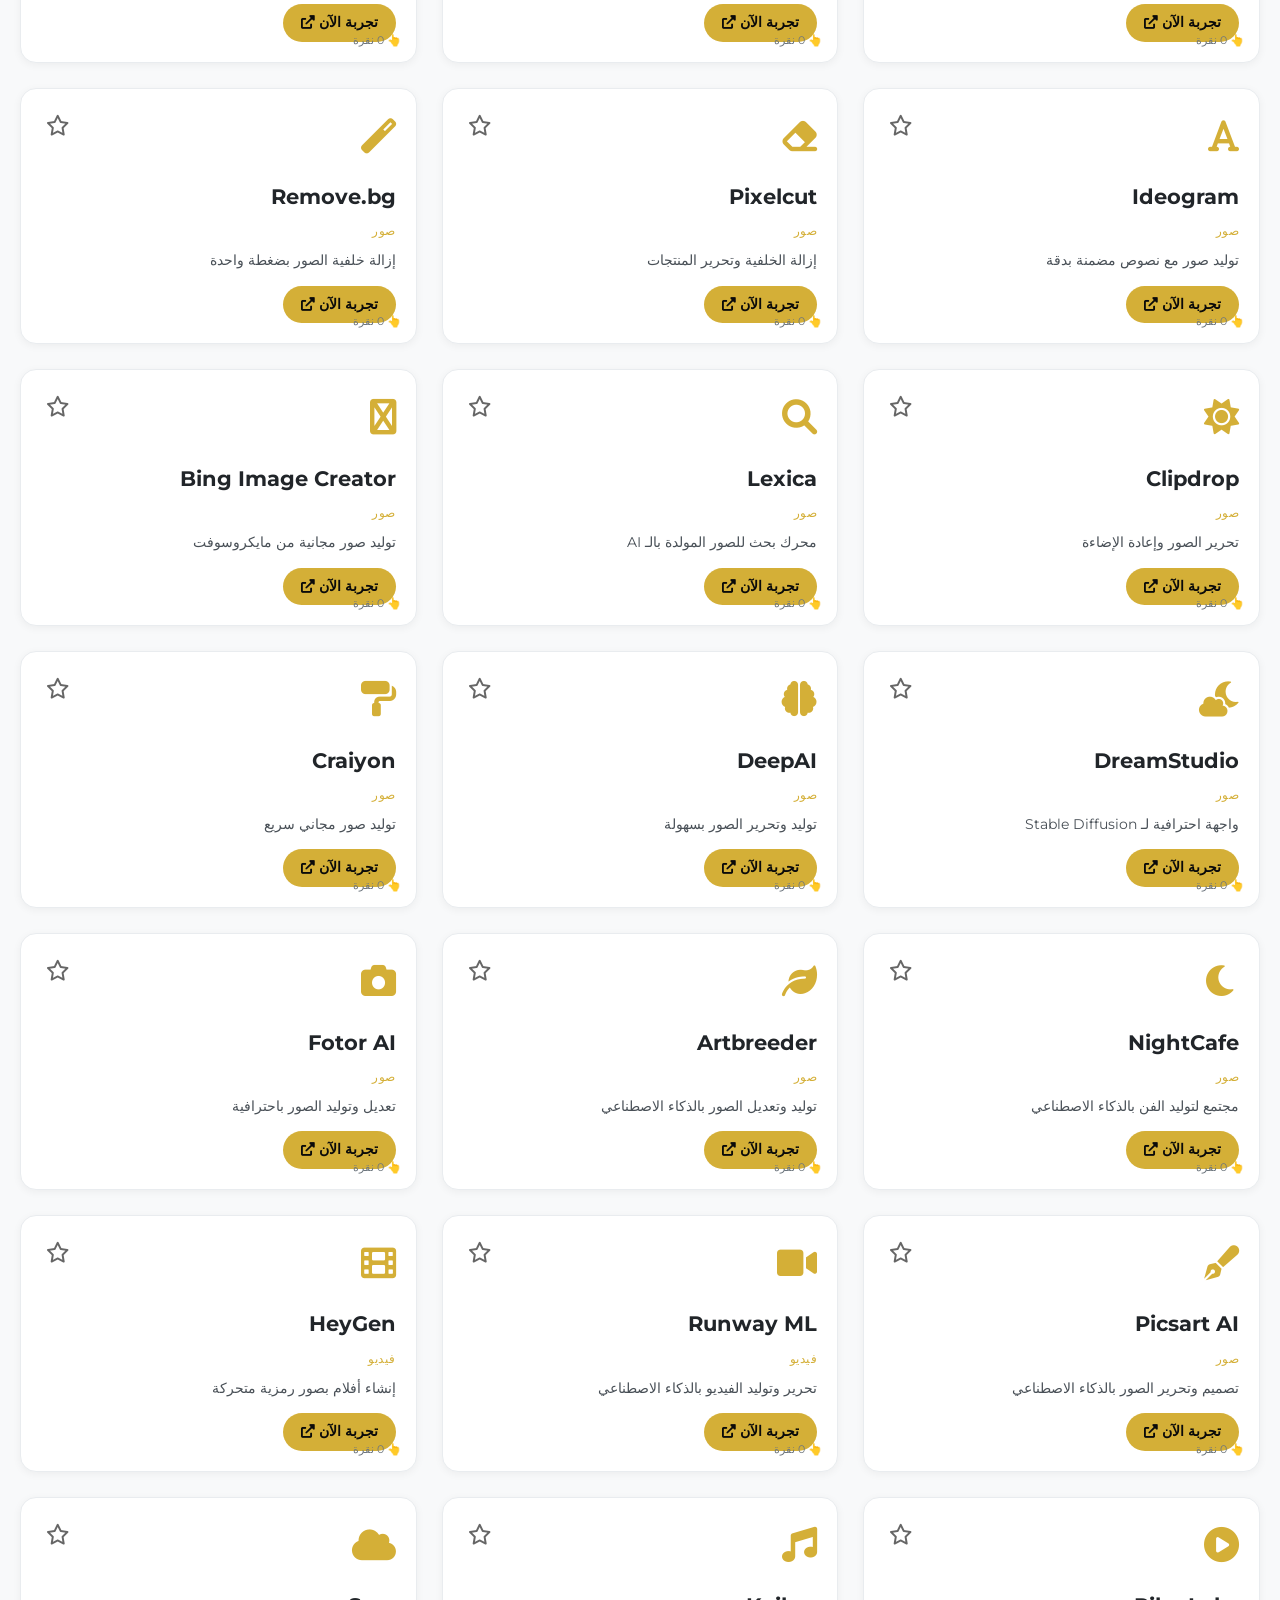
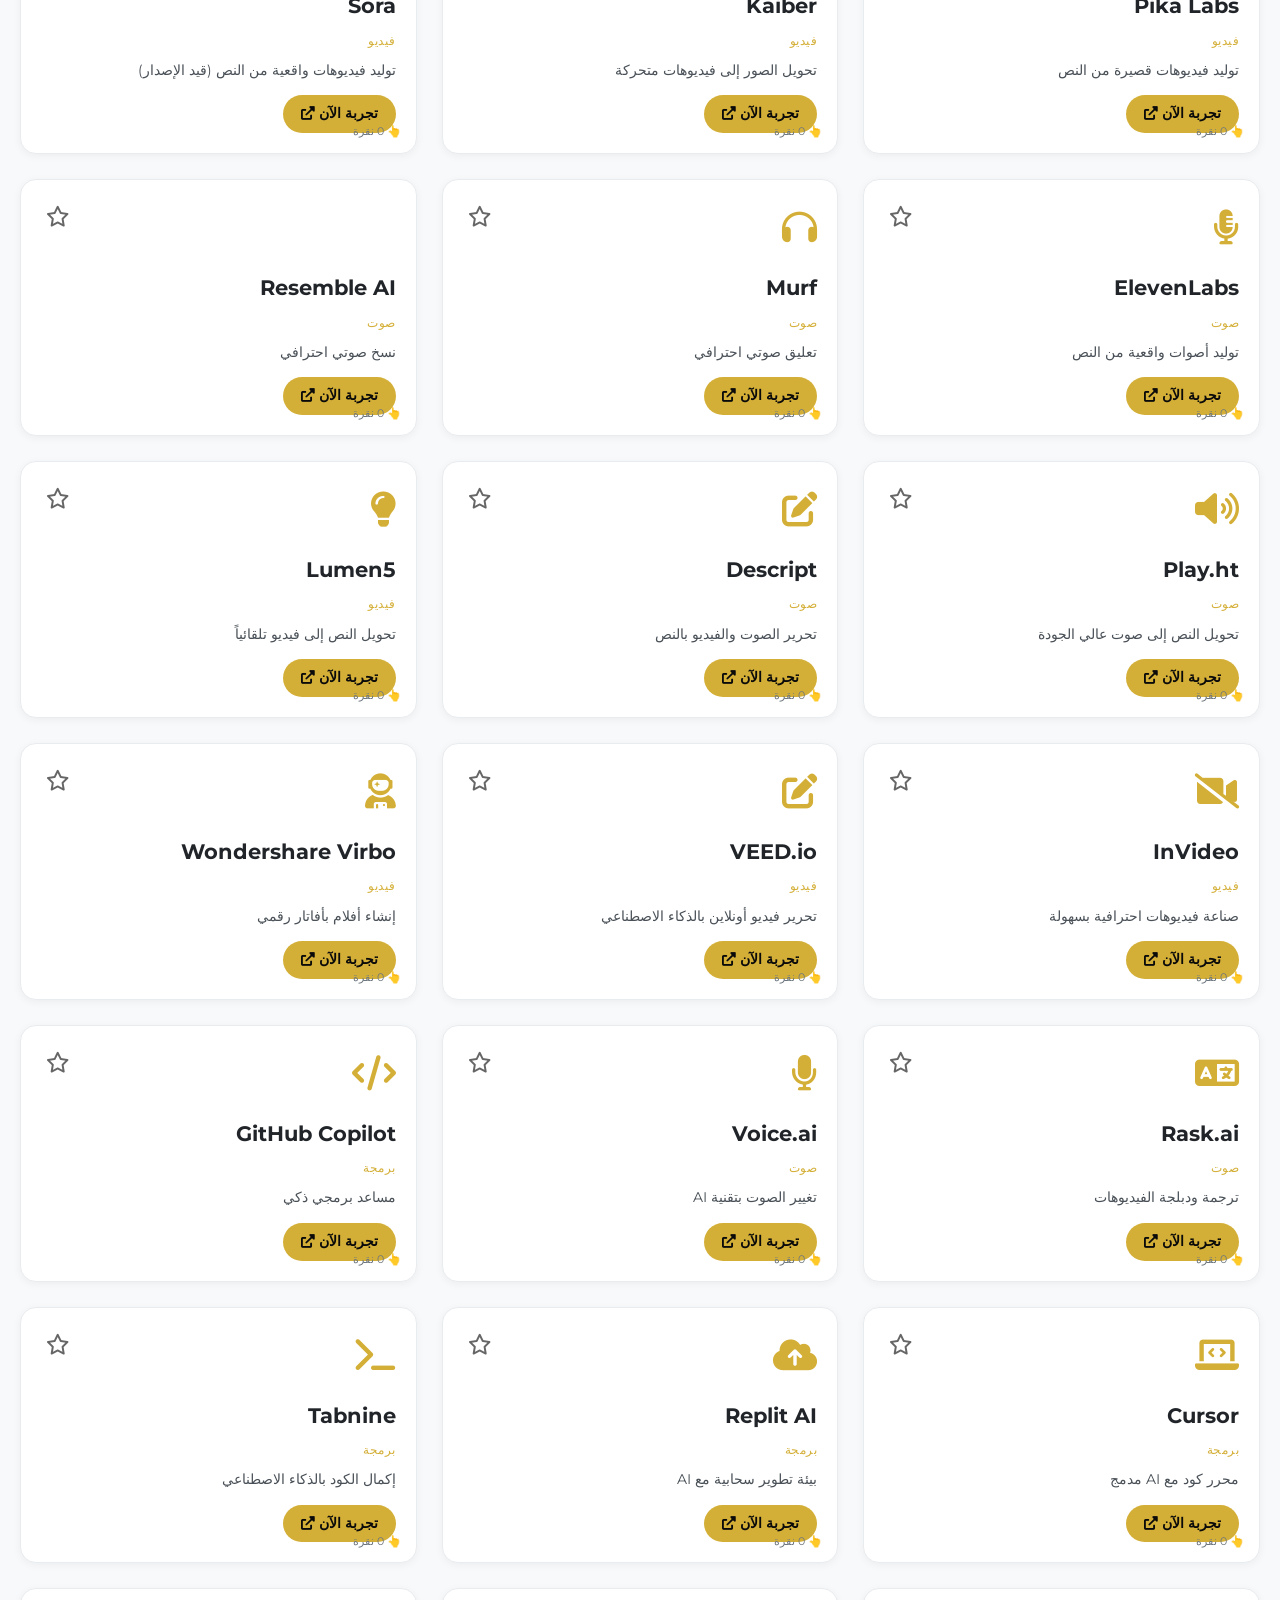
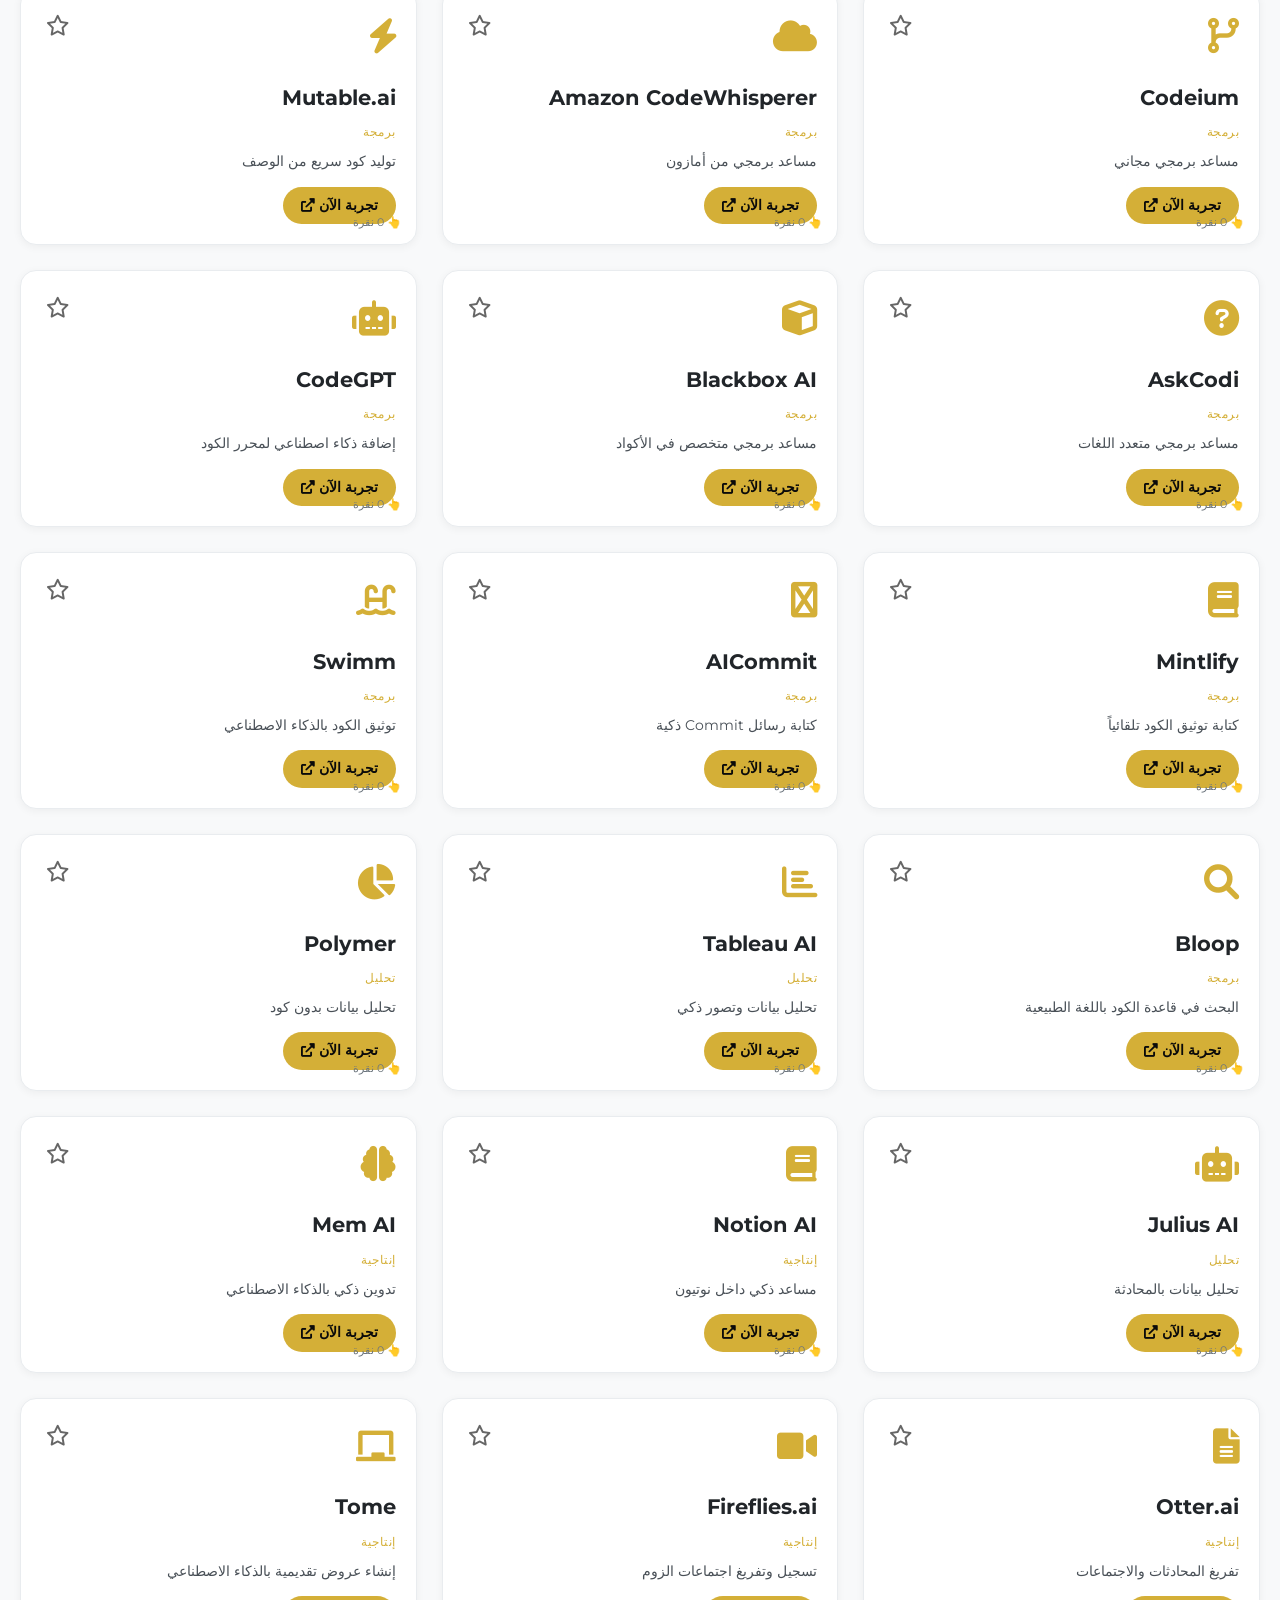
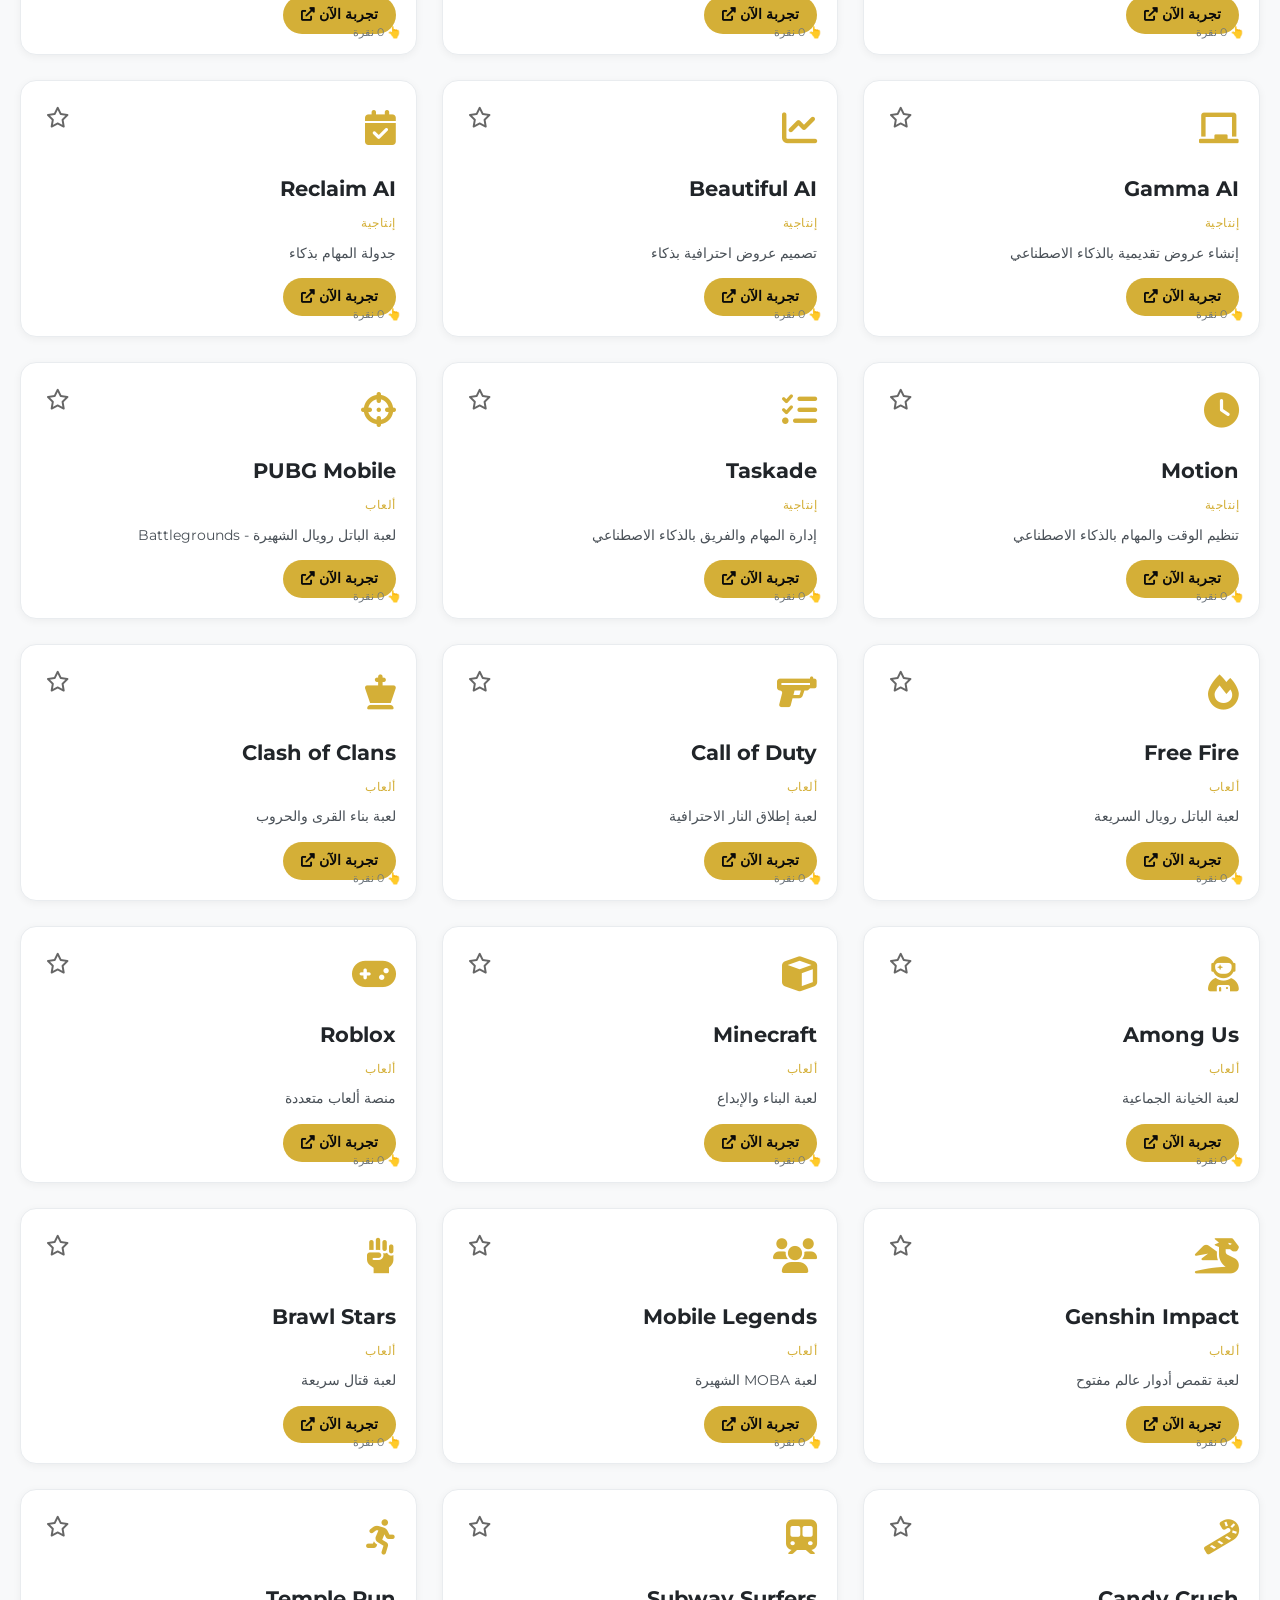
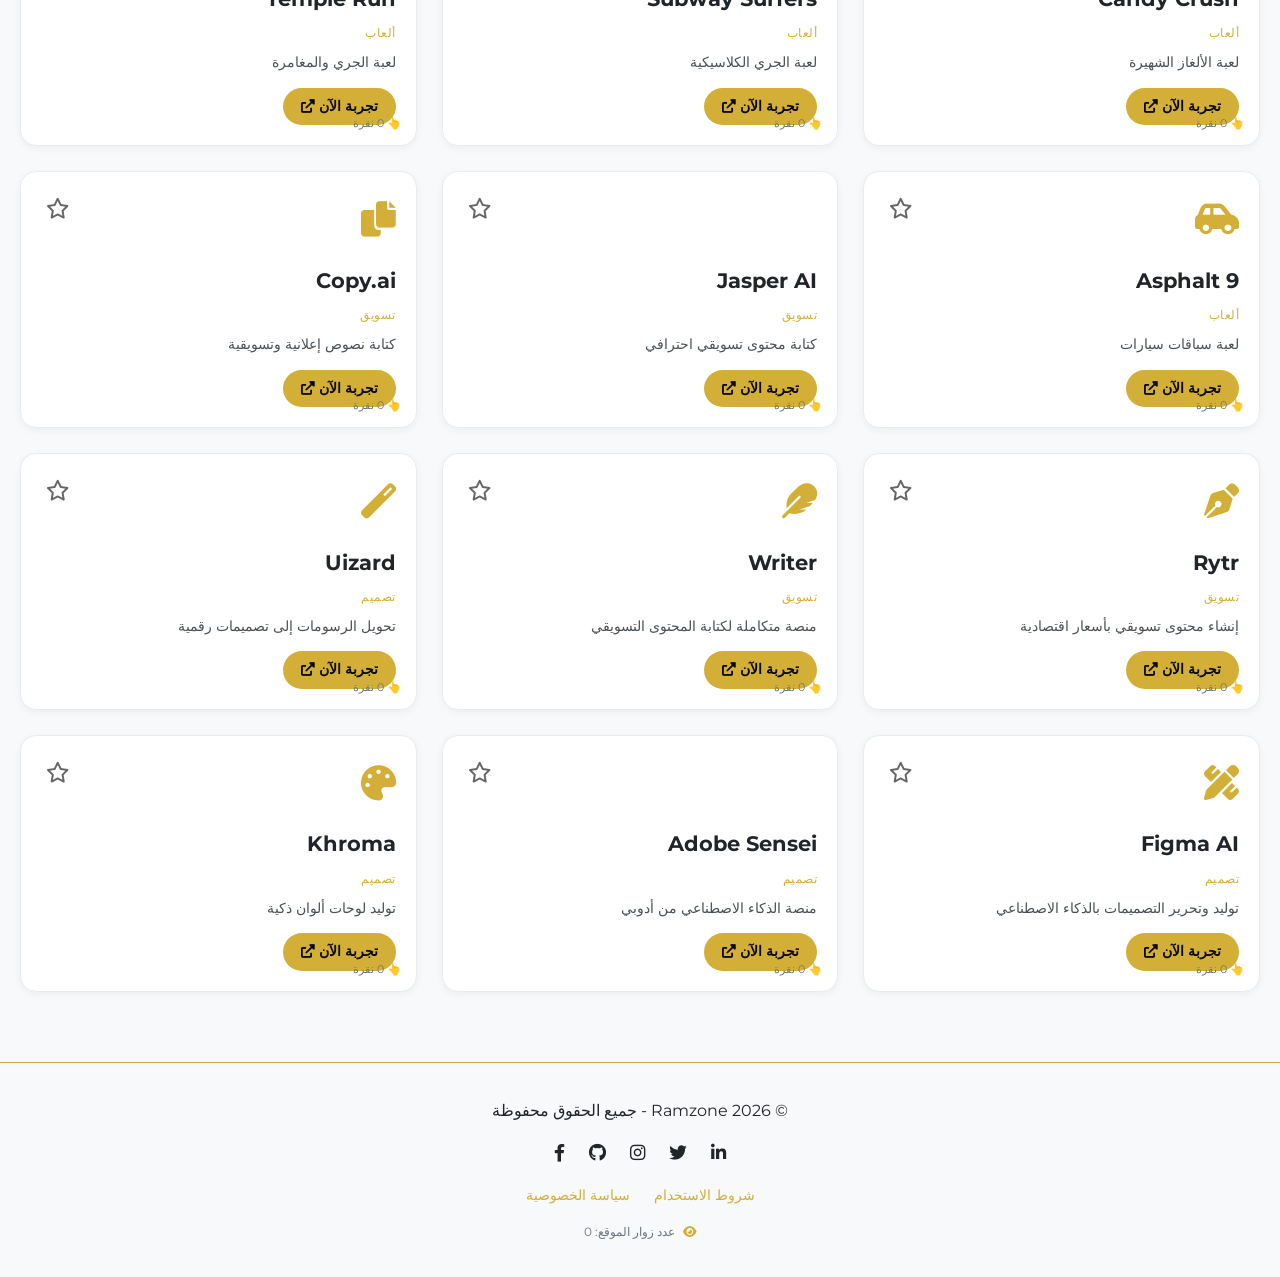
==== commit 5aed870a: "Update index.html" ====
--- a/index.html
+++ b/index.html
@@ -3,26 +3,11 @@
 <head>
     <meta charset="UTF-8">
     <meta name="viewport" content="width=device-width, initial-scale=1.0">
-    
-    <!-- Google Analytics -->
-    <script async src="https://www.googletagmanager.com/gtag/js?id=G-LEQF7LQ0WY"></script>
-    <script>
-        window.dataLayer = window.dataLayer || [];
-        function gtag(){dataLayer.push(arguments);}
-        gtag('js', new Date());
-        gtag('config', 'G-LEQF7LQ0WY');
-    </script>
-    
-    <title>Ramzone | AI Tools</title>
-    <meta name="description" content="أكبر دليل عربي لأدوات الذكاء الاصطناعي - أكثر من 90 أداة AI في مكان واحد">
-    <meta name="keywords" content="الذكاء الاصطناعي, أدوات AI, ChatGPT, Midjourney, Ramzone">
-    <meta name="author" content="Ramadan Mahmoud">
-    <meta name="robots" content="index, follow">
-    
+    <title>Ramzone | دليل أدوات الذكاء الاصطناعي</title>
     <link rel="stylesheet" href="style.css">
     <link href="https://fonts.googleapis.com/css2?family=Montserrat:wght@300;400;500;600;700;800&display=swap" rel="stylesheet">
     <link rel="stylesheet" href="https://cdnjs.cloudflare.com/ajax/libs/font-awesome/6.0.0-beta3/css/all.min.css">
-    
+    <script src="lang.js"></script>
     <style>
         .whatsapp-float {
             position: fixed;
@@ -42,20 +27,10 @@
             z-index: 1000;
             text-decoration: none;
         }
-        .whatsapp-float:hover {
-            transform: scale(1.08);
-            background-color: #20b859;
+        .whatsapp-float:hover { transform: scale(1.08); background-color: #20b859; }
+        @media (max-width: 600px) {
+            .whatsapp-float { width: 48px; height: 48px; font-size: 1.5rem; bottom: 18px; right: 18px; }
         }
-        @media (max-width: 600px) {
-            .whatsapp-float {
-                width: 48px;
-                height: 48px;
-                font-size: 1.5rem;
-                bottom: 18px;
-                right: 18px;
-            }
-        }
-        
         .lang-toggle {
             background: var(--gold);
             border: none;
@@ -67,10 +42,7 @@
             transition: 0.3s;
             margin-right: 10px;
         }
-        .lang-toggle:hover {
-            background: var(--gold-light);
-            transform: scale(1.02);
-        }
+        .lang-toggle:hover { background: var(--gold-light); transform: scale(1.02); }
     </style>
 </head>
 <body>
@@ -81,16 +53,11 @@
                 <img src="logo.png" alt="Ramzone Logo" class="logo-img">
                 <span class="logo-text">Ramzone</span>
             </div>
-            
             <div class="search-box">
                 <input type="text" id="searchInput" data-i18n-placeholder="nav.search" placeholder="ابحث عن أداة...">
                 <button id="searchBtn"><i class="fas fa-search"></i></button>
             </div>
-            
-            <div class="menu-toggle" id="mobileMenu">
-                <i class="fas fa-bars"></i>
-            </div>
-            
+            <div class="menu-toggle" id="mobileMenu"><i class="fas fa-bars"></i></div>
             <div class="nav-links" id="navLinks">
                 <a href="index.html" class="active" data-i18n="nav.home">الرئيسية</a>
                 <div class="dropdown">
@@ -105,15 +72,10 @@
                 <span id="userStats" style="display:none;"></span>
                 <a href="dashboard.html" id="dashboardLink" style="display:none;" data-i18n="nav.dashboard"><i class="fas fa-tachometer-alt"></i> لوحة التحكم</a>
                 <a href="#" id="logoutBtn" style="display:none;" data-i18n="nav.logout">تسجيل خروج</a>
-                
                 <button id="lang-toggle-btn" class="lang-toggle">🇺🇸 EN</button>
-                
                 <div class="theme-switch-wrapper">
                     <span class="theme-icon"><i class="fas fa-sun"></i></span>
-                    <label class="theme-switch">
-                        <input type="checkbox" id="theme-toggle">
-                        <span class="slider round"></span>
-                    </label>
+                    <label class="theme-switch"><input type="checkbox" id="theme-toggle"><span class="slider round"></span></label>
                     <span class="theme-icon"><i class="fas fa-moon"></i></span>
                 </div>
             </div>
@@ -129,32 +91,15 @@
     </section>
 
     <div class="stats-bar">
-        <div class="stat-item">
-            <i class="fas fa-robot"></i>
-            <span id="totalTools">0</span>
-            <p data-i18n="stats.tools">أداة ذكاء اصطناعي</p>
-        </div>
-        <div class="stat-item">
-            <i class="fas fa-mouse-pointer"></i>
-            <span id="totalClicks">0</span>
-            <p data-i18n="stats.clicks">إجمالي النقرات</p>
-        </div>
-        <div class="stat-item">
-            <i class="fas fa-users"></i>
-            <span id="totalUsers">0</span>
-            <p data-i18n="stats.users">إجمالي المستخدمين</p>
-        </div>
+        <div class="stat-item"><i class="fas fa-robot"></i><span id="totalTools">0</span><p data-i18n="stats.tools">أداة ذكاء اصطناعي</p></div>
+        <div class="stat-item"><i class="fas fa-mouse-pointer"></i><span id="totalClicks">0</span><p data-i18n="stats.clicks">إجمالي النقرات</p></div>
+        <div class="stat-item"><i class="fas fa-users"></i><span id="totalUsers">0</span><p data-i18n="stats.users">إجمالي المستخدمين</p></div>
     </div>
 
-    <div class="filter-section">
-        <button class="filter-btn active" data-category="all" data-i18n="filter.all">الكل</button>
-    </div>
-
+    <div class="filter-section"><button class="filter-btn active" data-category="all" data-i18n="filter.all">الكل</button></div>
     <div class="tools-container" id="toolsContainer"></div>
 
-    <a href="https://wa.me/201069302075" class="whatsapp-float" target="_blank">
-        <i class="fab fa-whatsapp"></i>
-    </a>
+    <a href="https://wa.me/201069302075" class="whatsapp-float" target="_blank"><i class="fab fa-whatsapp"></i></a>
 
     <footer class="footer">
         <div class="footer-content">
@@ -170,13 +115,29 @@
                 <a href="terms.html" data-i18n="footer.terms">شروط الاستخدام</a>
                 <a href="terms.html#privacy" data-i18n="footer.privacy">سياسة الخصوصية</a>
             </div>
-            <div class="visitor-counter">
-                <i class="fas fa-eye"></i> <span data-i18n="footer.visitors">عدد زوار الموقع</span>: <span id="visitorCount">0</span>
-            </div>
+            <div class="visitor-counter"><i class="fas fa-eye"></i> <span data-i18n="footer.visitors">عدد زوار الموقع</span>: <span id="visitorCount">0</span></div>
         </div>
     </footer>
 
-    <script src="lang.js"></script>
+    <script>
+        // --- دوال تبديل اللغة ---
+        function initLanguage() {
+            const savedLang = localStorage.getItem('language') || 'ar';
+            document.documentElement.lang = savedLang;
+            document.documentElement.dir = savedLang === 'ar' ? 'rtl' : 'ltr';
+            const langBtn = document.getElementById('lang-toggle-btn');
+            if (langBtn) langBtn.textContent = savedLang === 'ar' ? '🇺🇸 EN' : '🇪🇬 عربي';
+            if (typeof updateUILanguage === 'function') updateUILanguage();
+        }
+        function switchLanguage() {
+            const currentLang = localStorage.getItem('language') || 'ar';
+            const newLang = currentLang === 'ar' ? 'en' : 'ar';
+            localStorage.setItem('language', newLang);
+            location.reload();
+        }
+        document.getElementById('lang-toggle-btn')?.addEventListener('click', switchLanguage);
+        initLanguage();
+    </script>
     <script src="script.js"></script>
 </body>
 </html>
--- a/style.css
+++ b/style.css
@@ -676,4 +676,4 @@
     .stat-item p {
         font-size: 0.7rem;
     }
-        }
+}
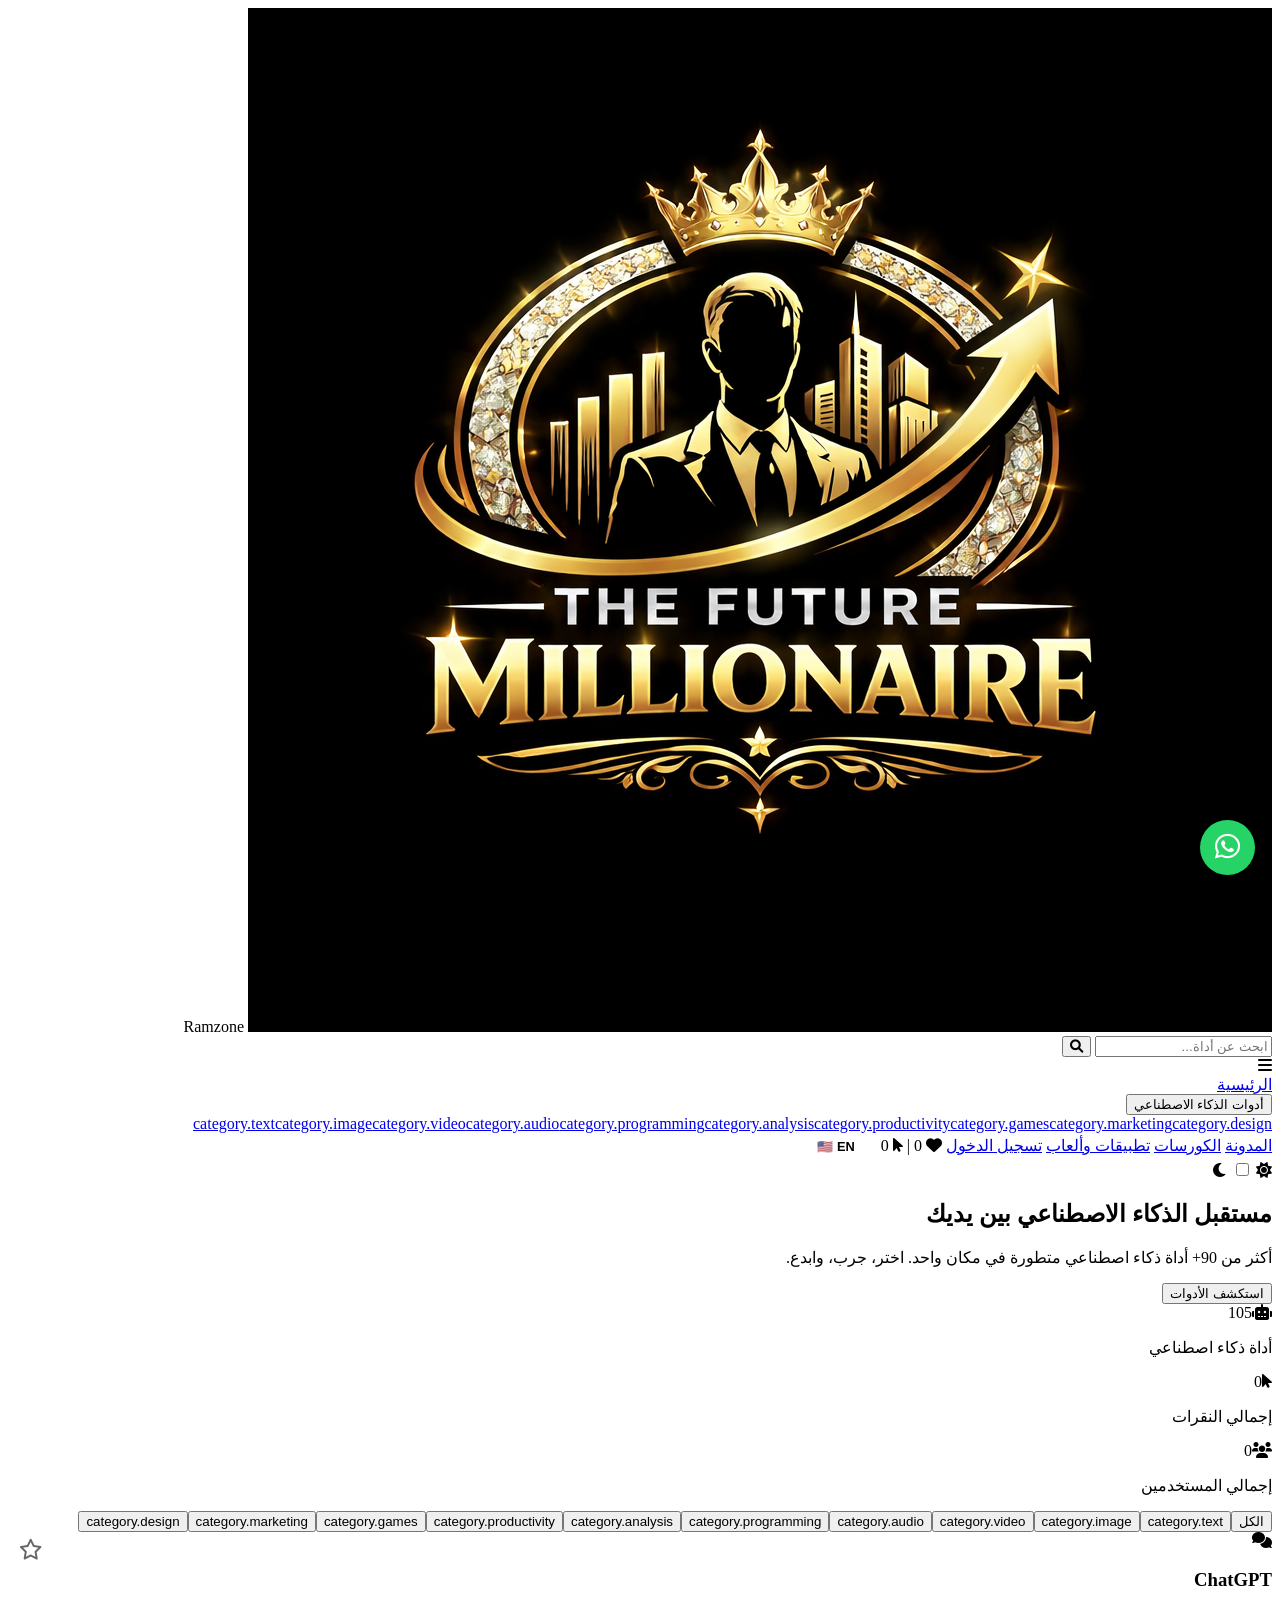
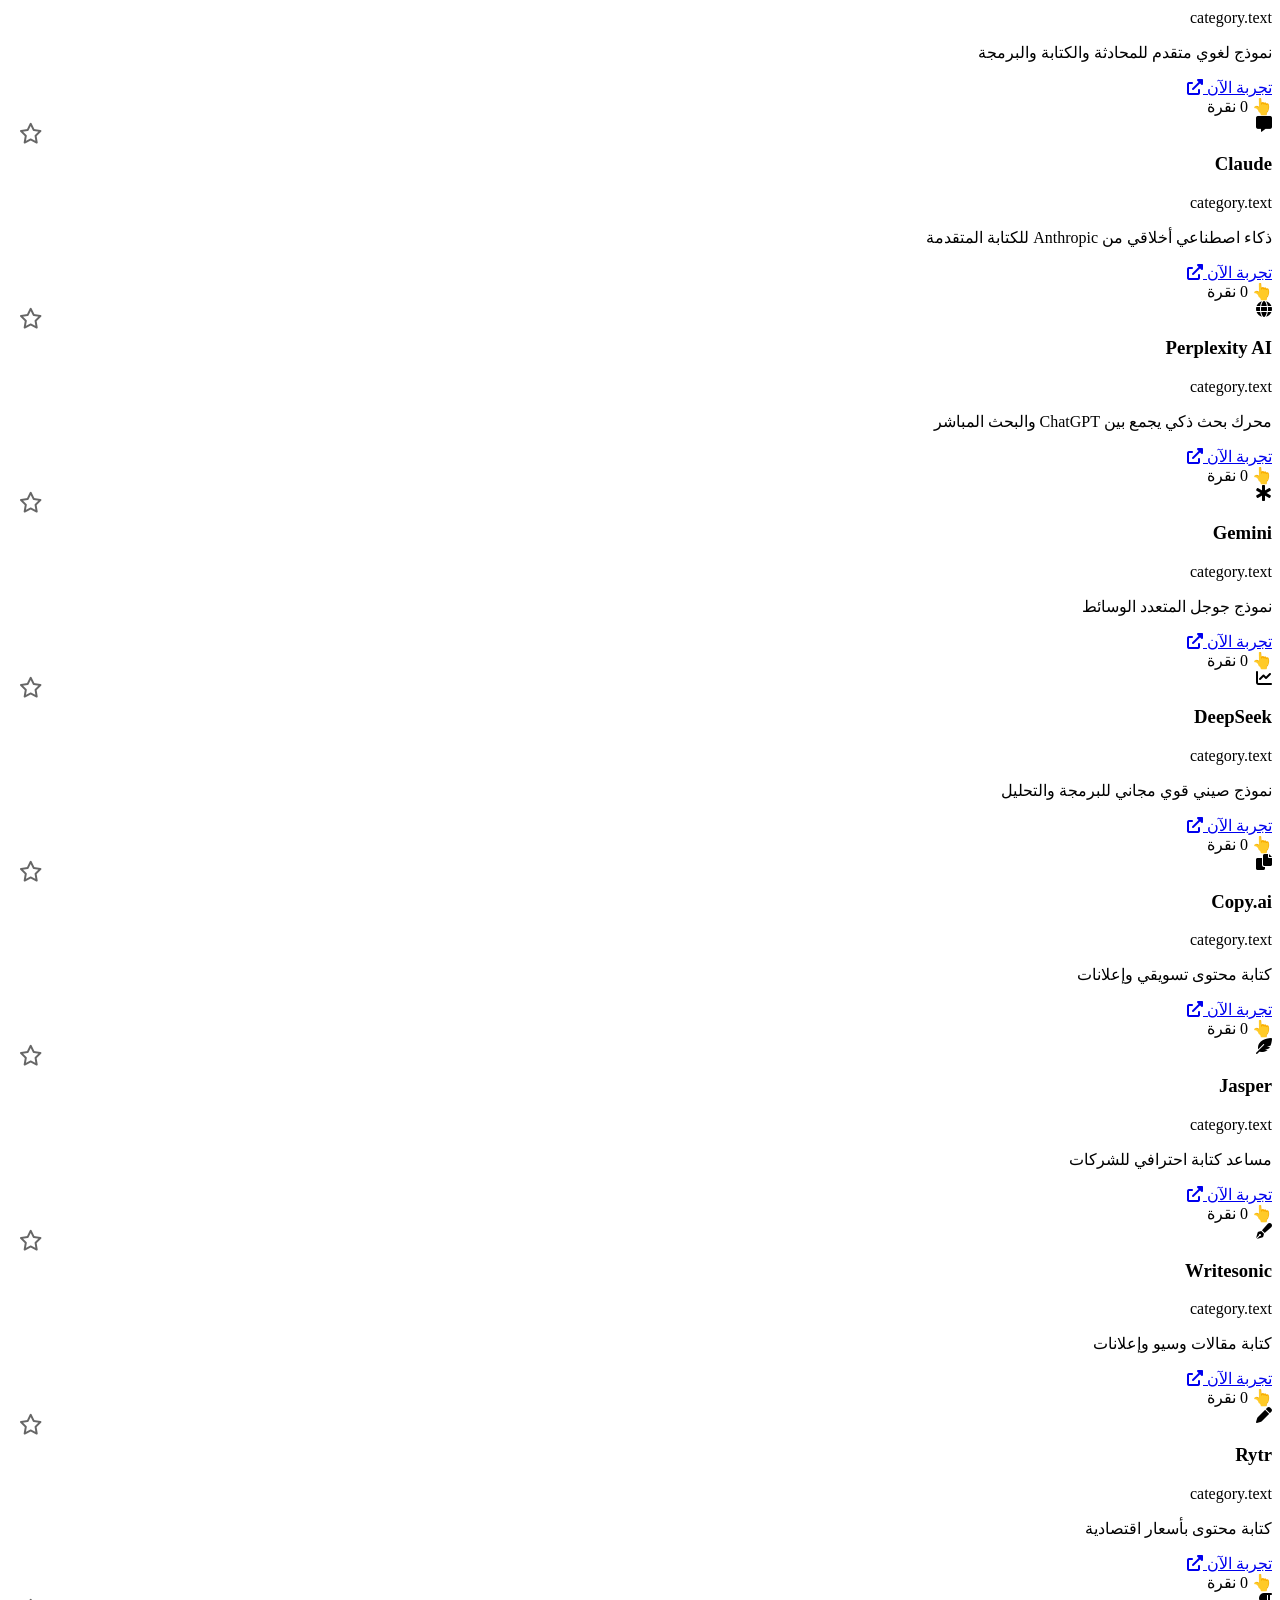
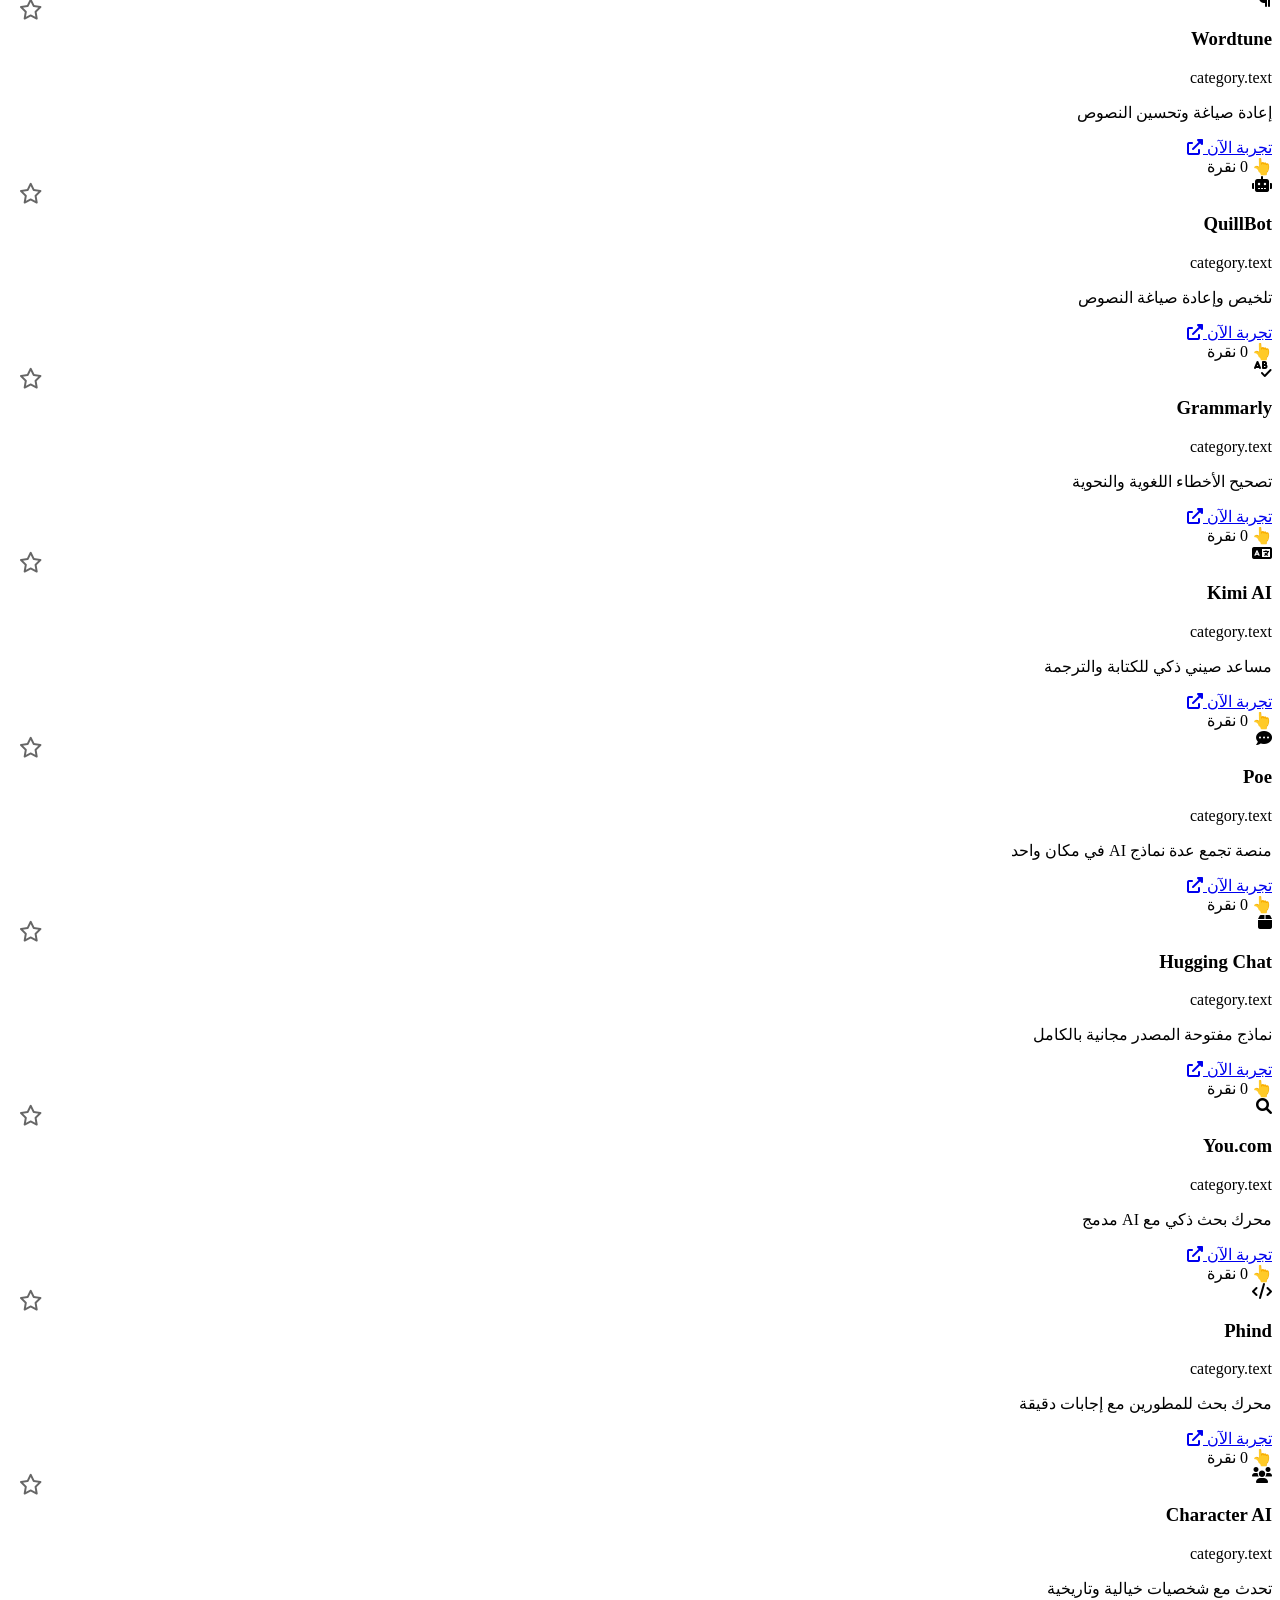
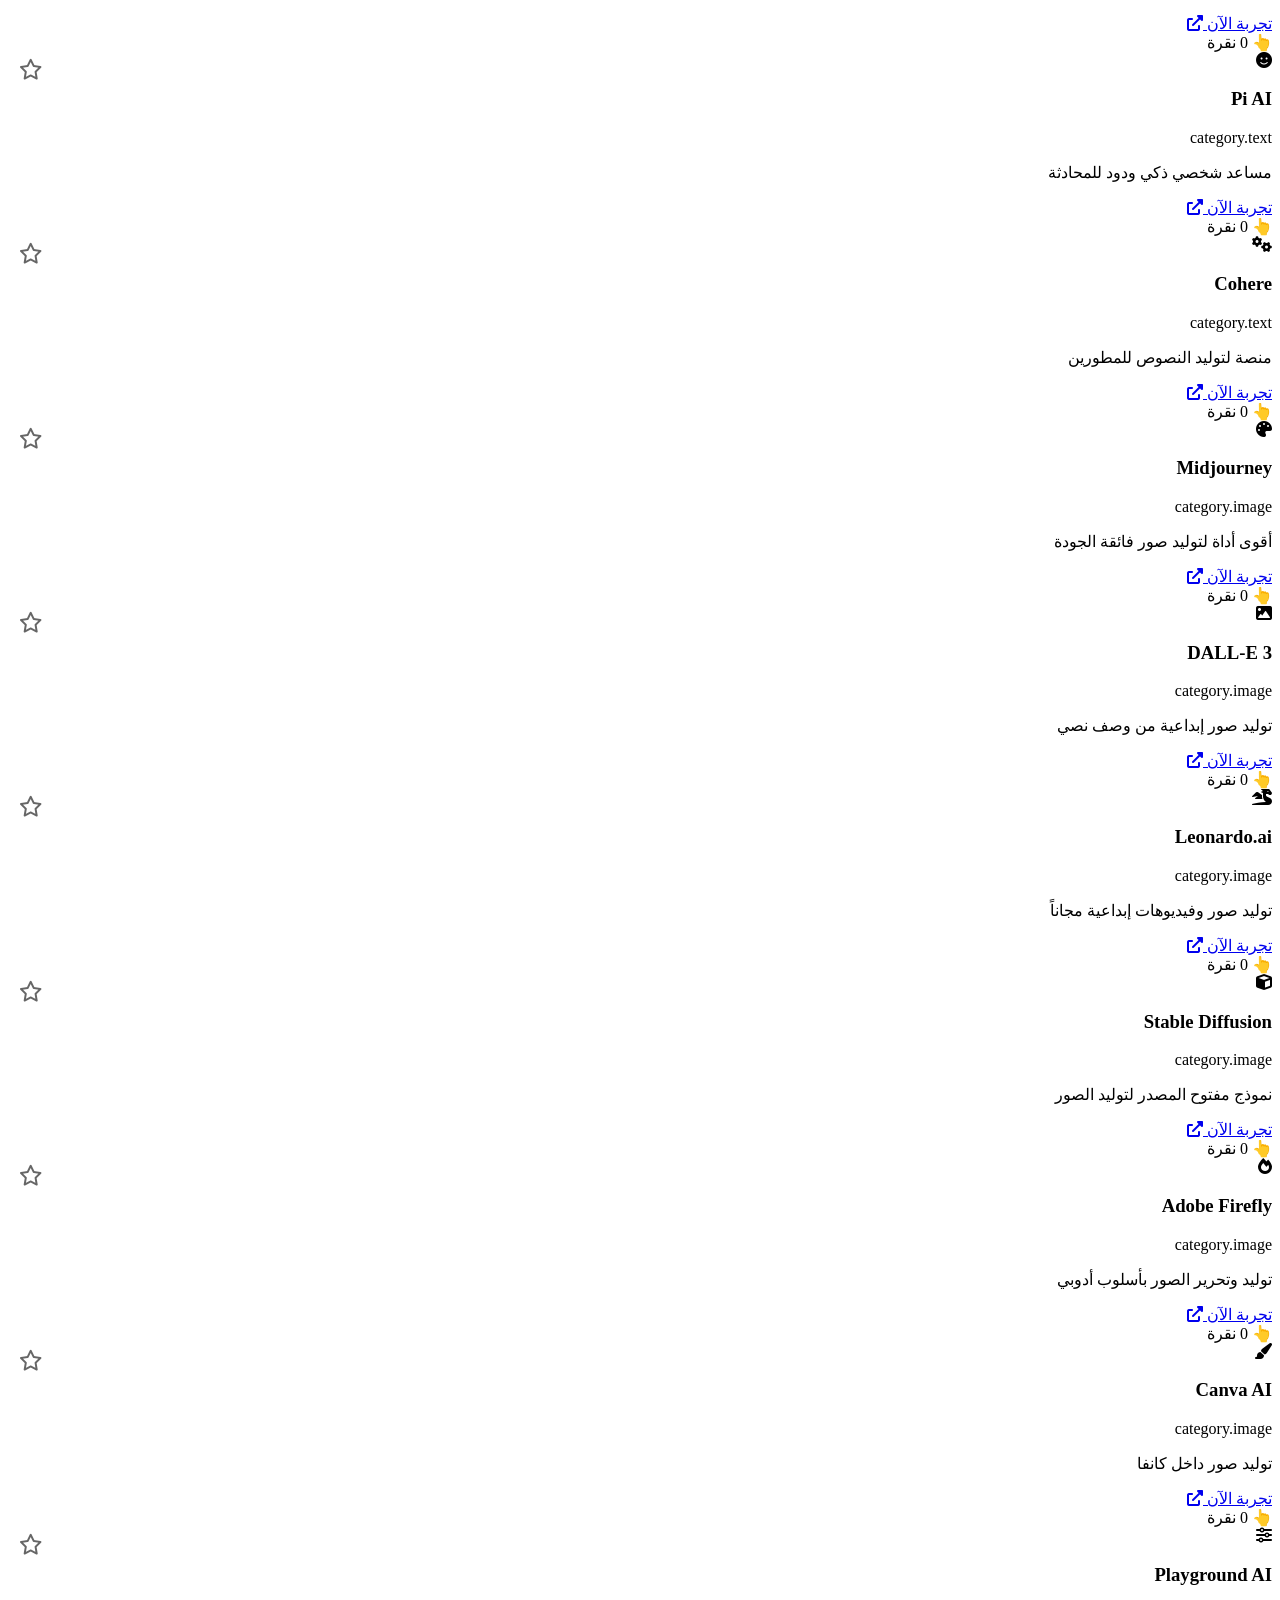
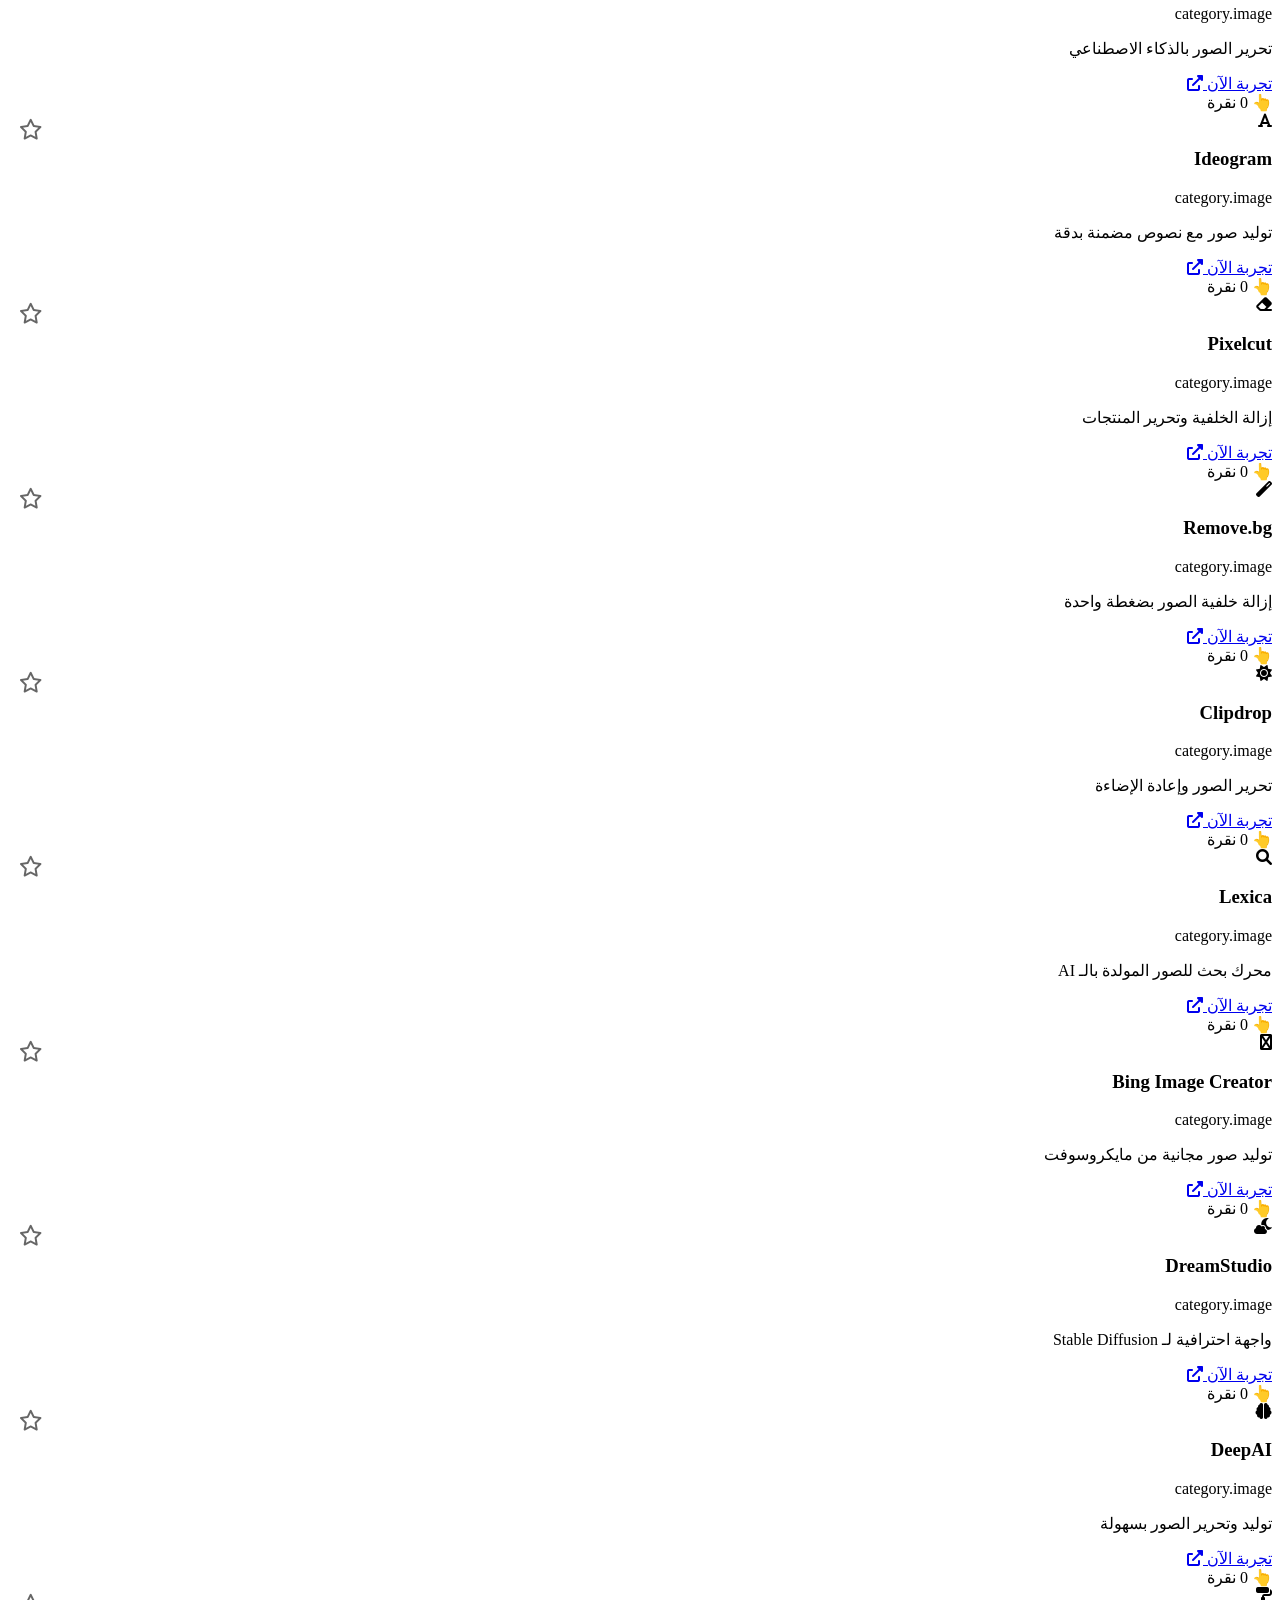
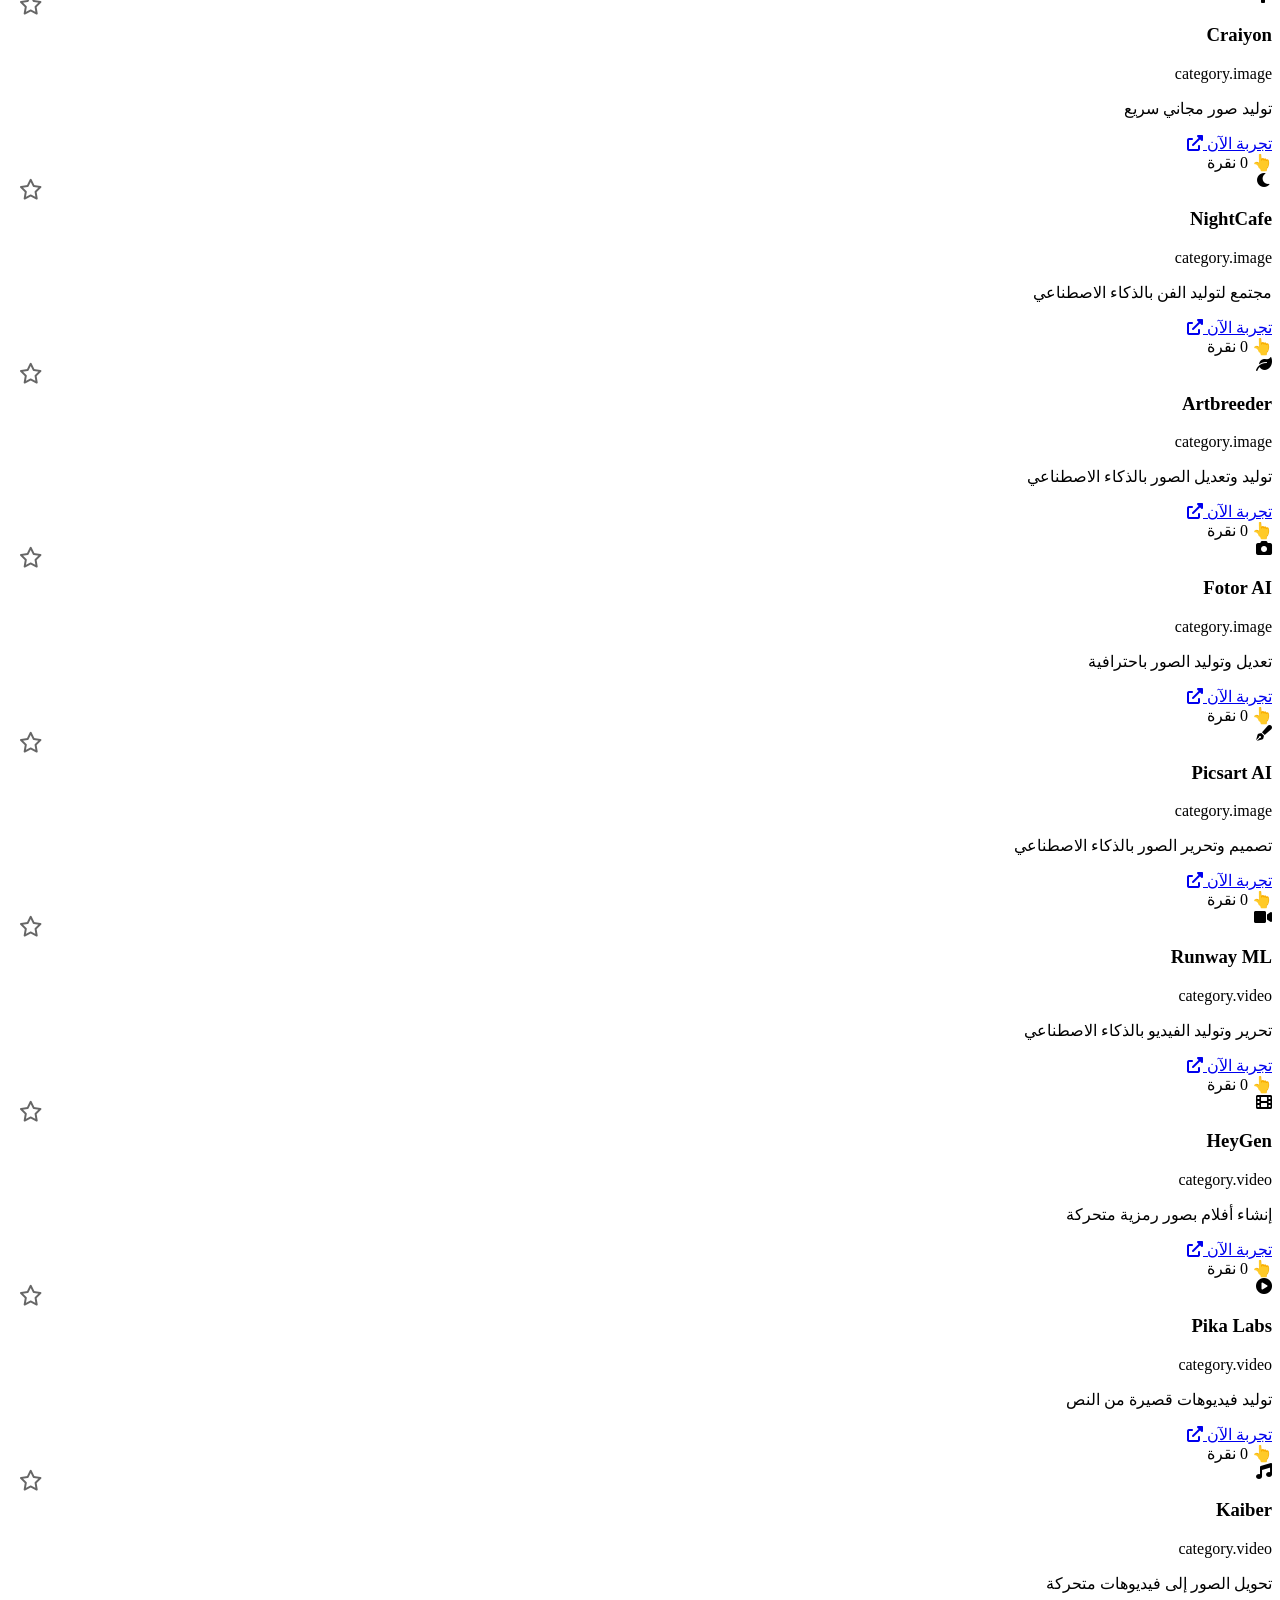
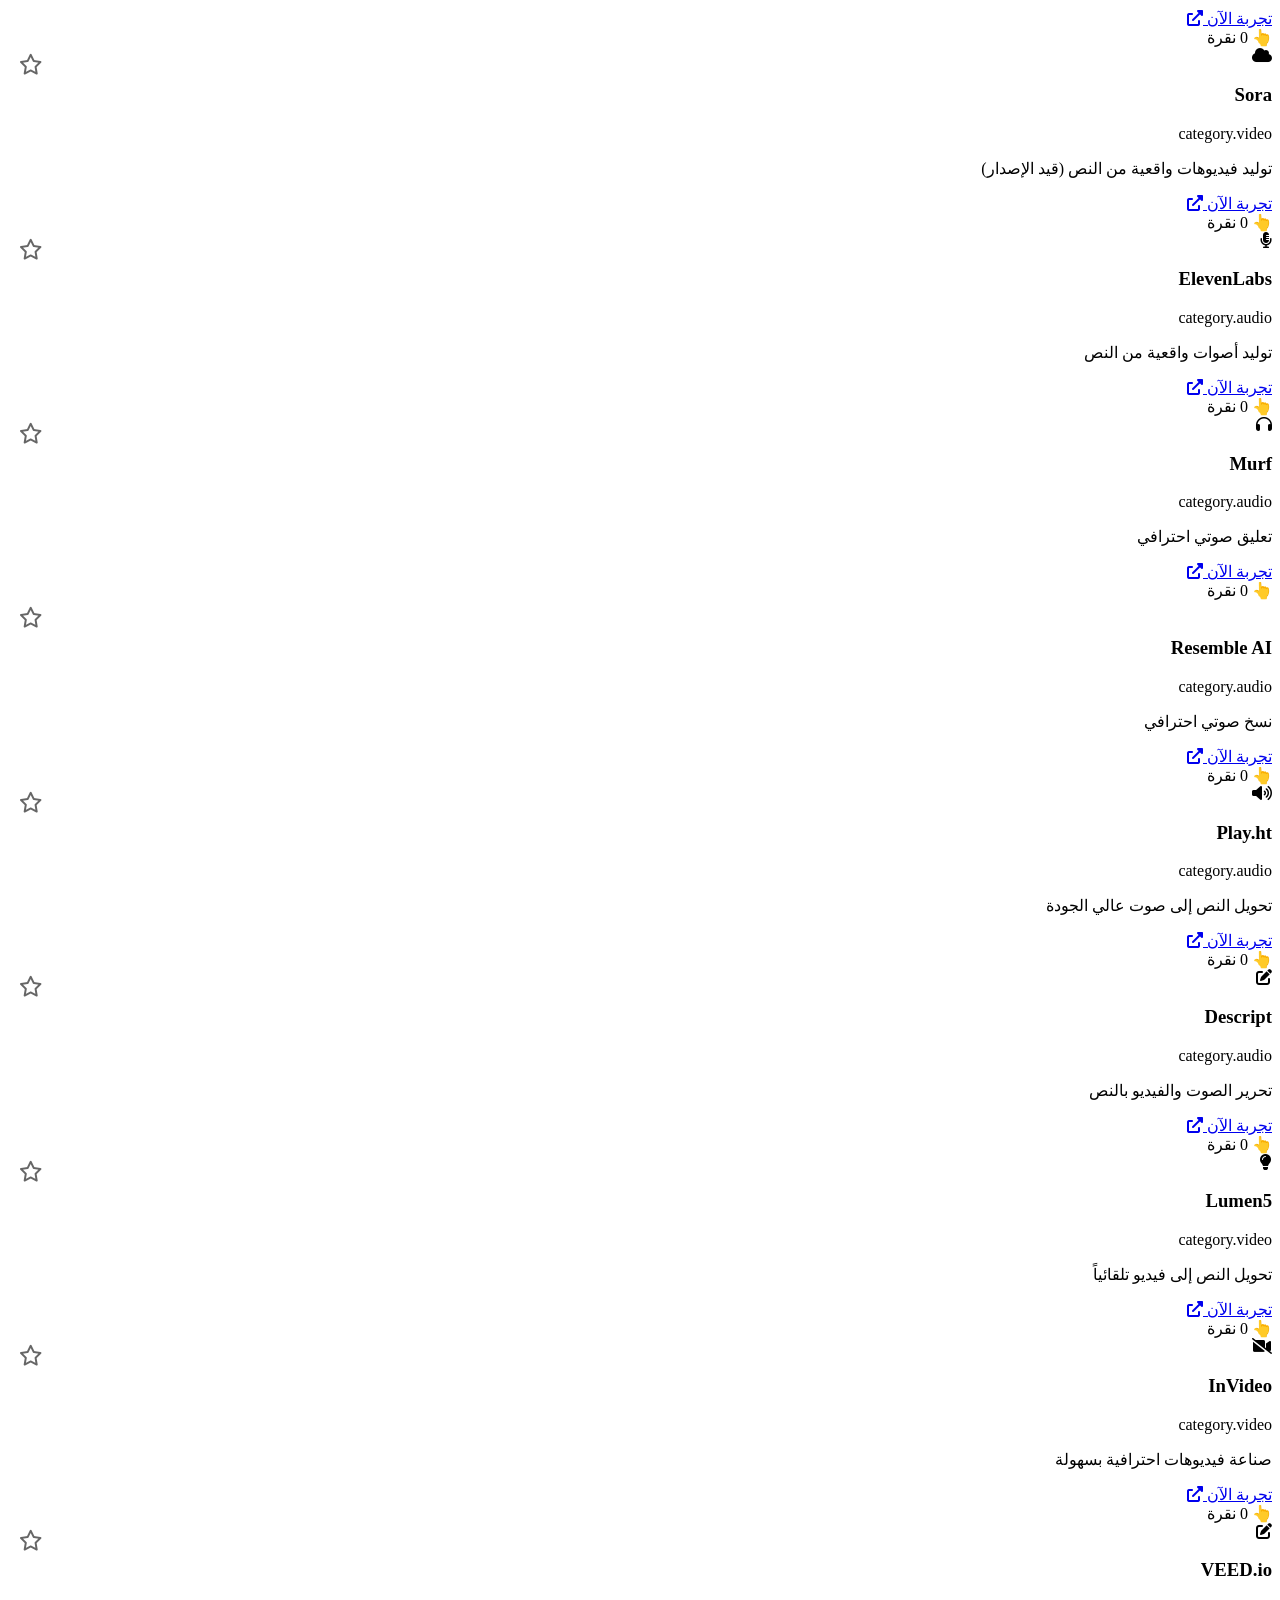
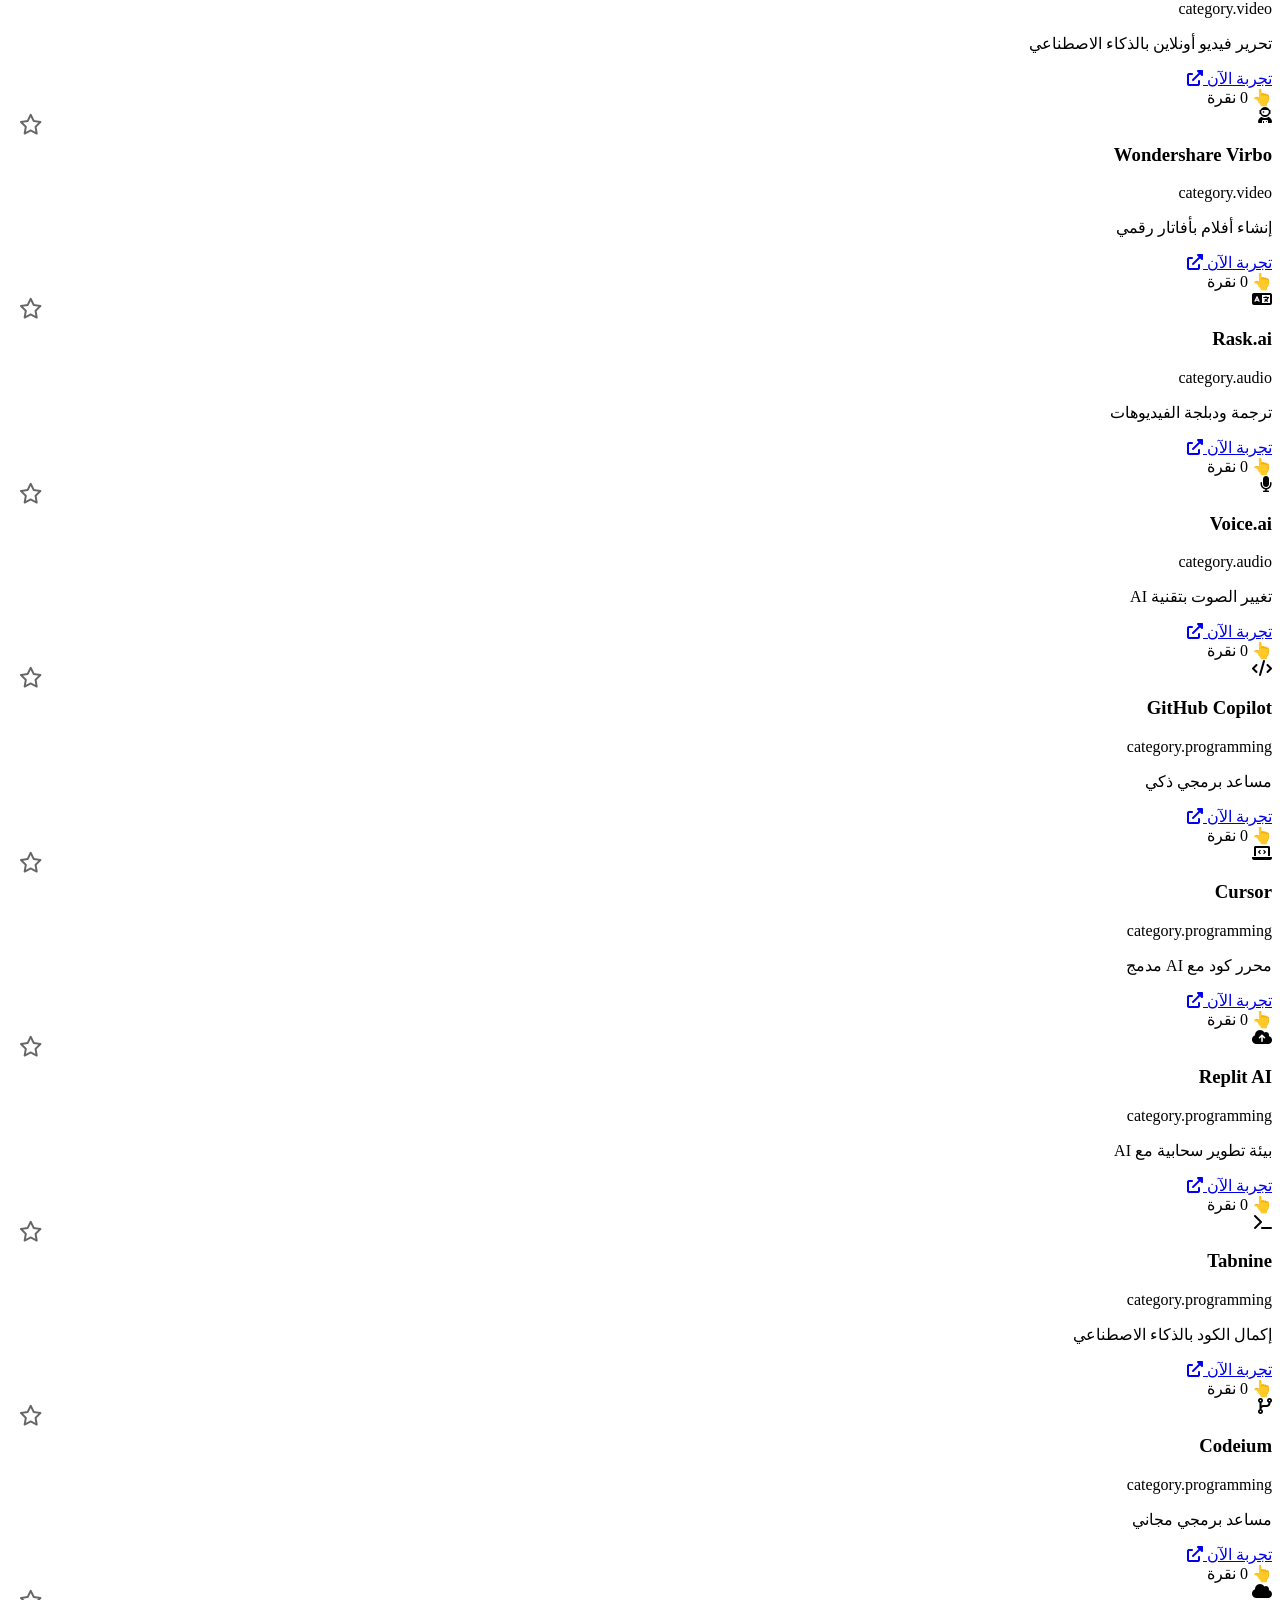
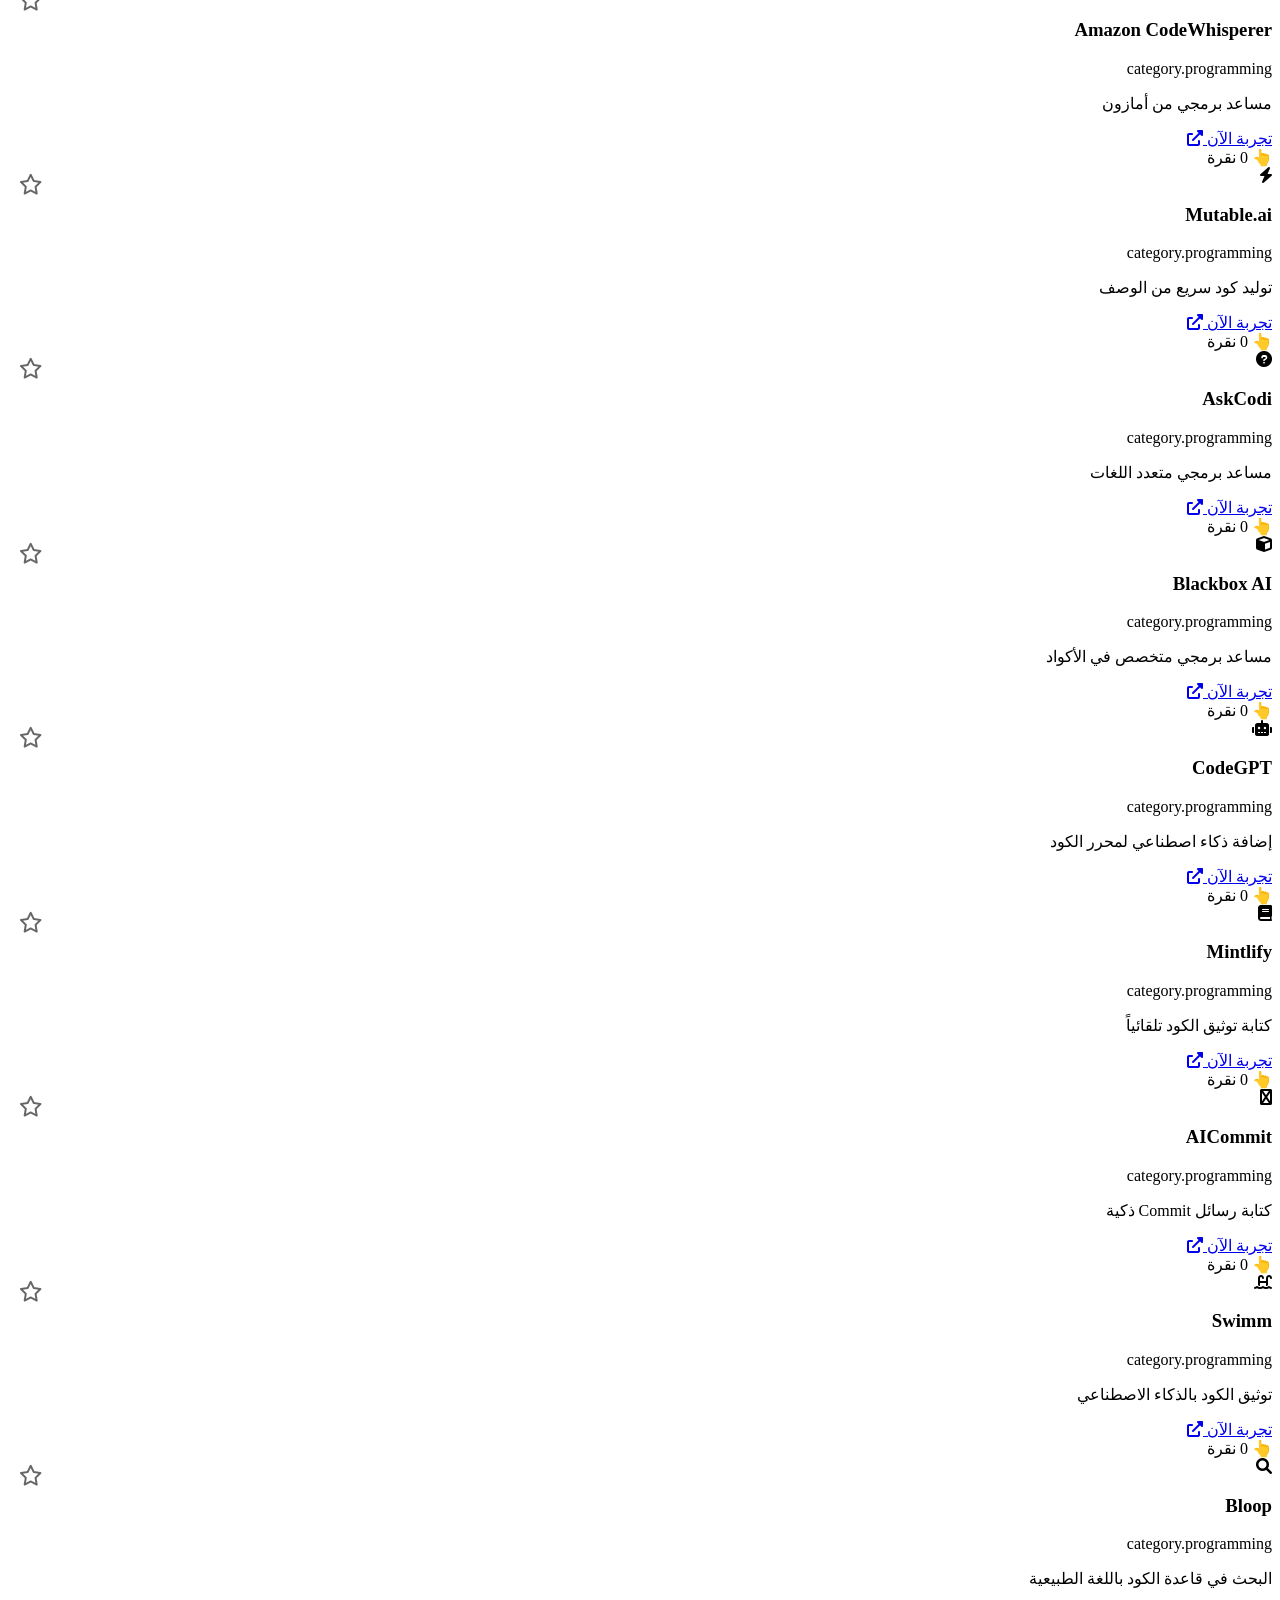
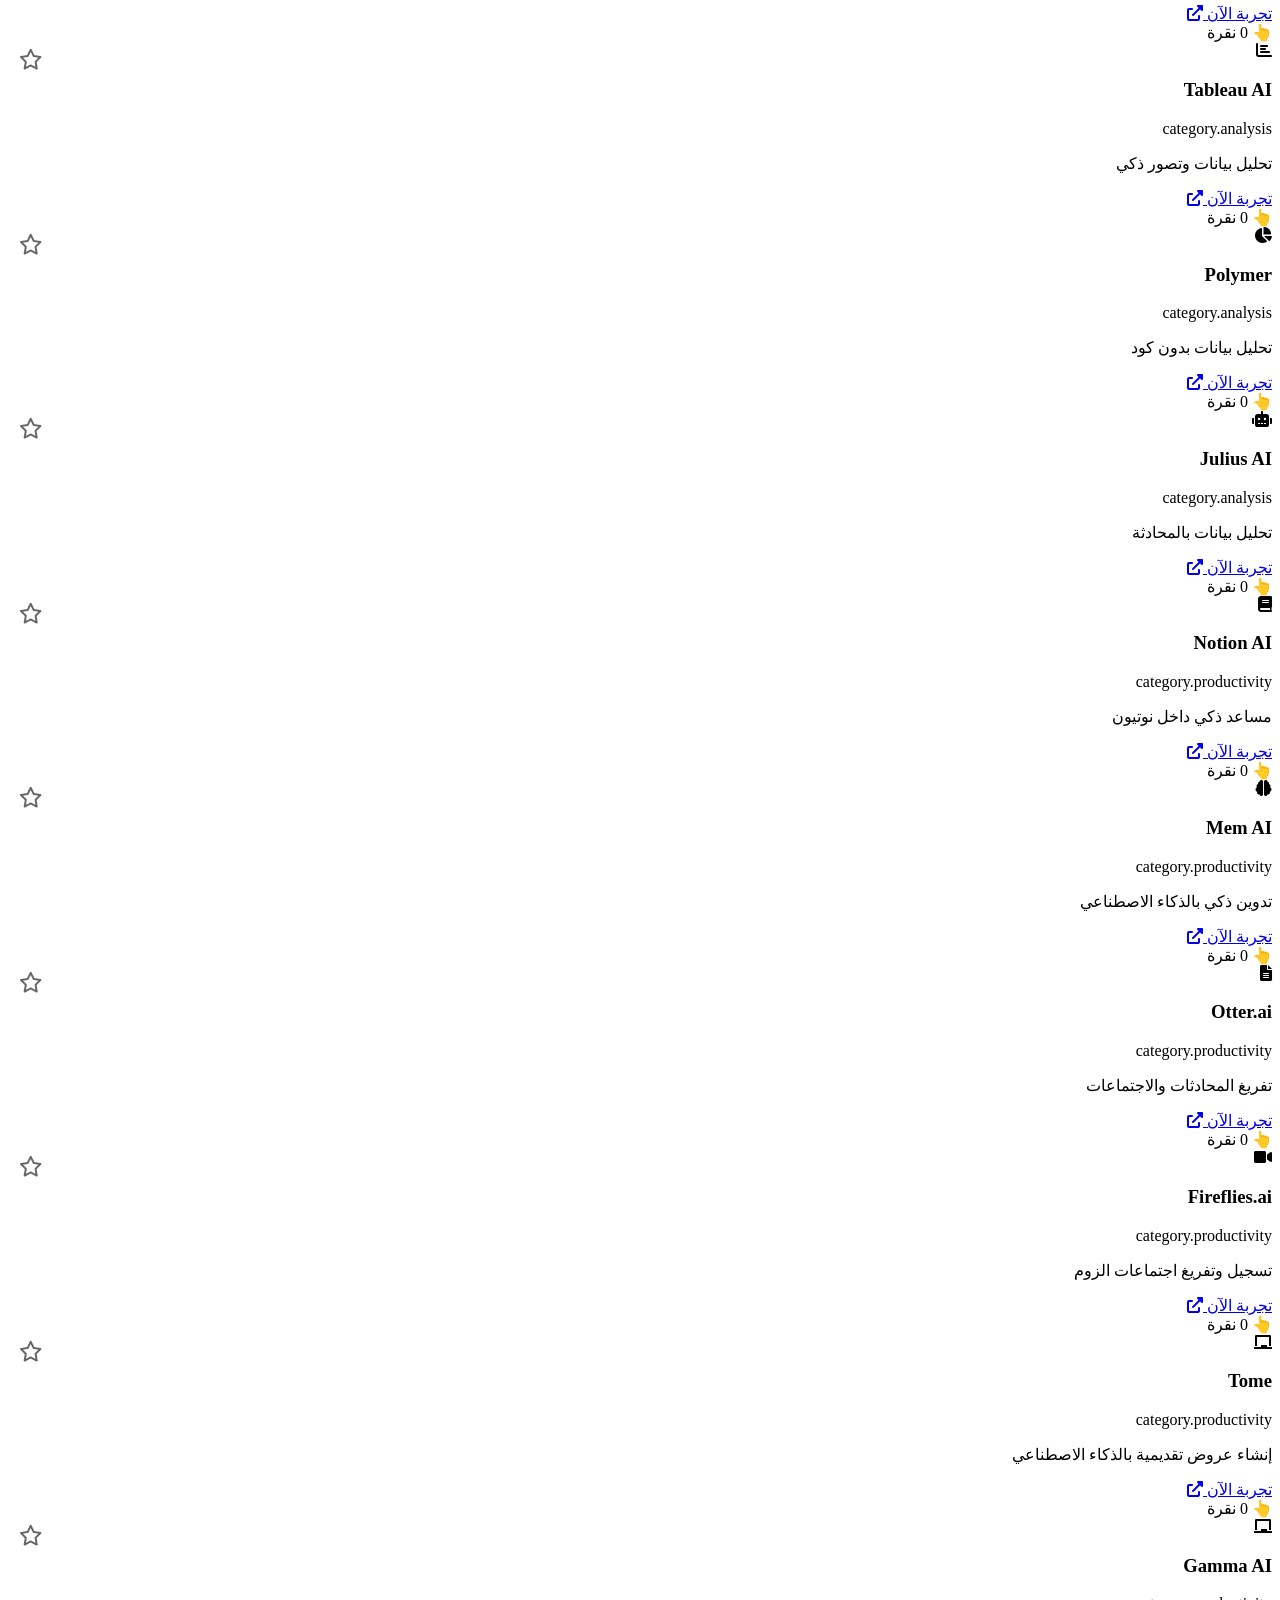
==== commit 41e56ffa: "Update index.html" ====
--- a/index.html
+++ b/index.html
@@ -120,7 +120,6 @@
     </footer>
 
     <script>
-        // --- دوال تبديل اللغة ---
         function initLanguage() {
             const savedLang = localStorage.getItem('language') || 'ar';
             document.documentElement.lang = savedLang;
@@ -129,13 +128,12 @@
             if (langBtn) langBtn.textContent = savedLang === 'ar' ? '🇺🇸 EN' : '🇪🇬 عربي';
             if (typeof updateUILanguage === 'function') updateUILanguage();
         }
-        function switchLanguage() {
+        document.getElementById('lang-toggle-btn')?.addEventListener('click', () => {
             const currentLang = localStorage.getItem('language') || 'ar';
             const newLang = currentLang === 'ar' ? 'en' : 'ar';
             localStorage.setItem('language', newLang);
             location.reload();
-        }
-        document.getElementById('lang-toggle-btn')?.addEventListener('click', switchLanguage);
+        });
         initLanguage();
     </script>
     <script src="script.js"></script>
--- a/style.css
+++ b/style.css
@@ -1,679 +1,155 @@
-* {
-    margin: 0;
-    padding: 0;
-    box-sizing: border-box;
-}
+<!DOCTYPE html>
+<html lang="ar" dir="rtl">
+<head>
+    <meta charset="UTF-8">
+    <meta name="viewport" content="width=device-width, initial-scale=1.0">
+    <title>Ramzone | دليل أدوات الذكاء الاصطناعي</title>
+    <link rel="stylesheet" href="style.css">
+    <link href="https://fonts.googleapis.com/css2?family=Montserrat:wght@300;400;500;600;700;800&display=swap" rel="stylesheet">
+    <link rel="stylesheet" href="https://cdnjs.cloudflare.com/ajax/libs/font-awesome/6.0.0-beta3/css/all.min.css">
+    <script src="lang.js"></script>
+    <style>
+        .whatsapp-float {
+            position: fixed;
+            bottom: 25px;
+            right: 25px;
+            background-color: #25D366;
+            color: white;
+            border-radius: 50%;
+            width: 55px;
+            height: 55px;
+            display: flex;
+            align-items: center;
+            justify-content: center;
+            font-size: 1.8rem;
+            box-shadow: 0 4px 12px rgba(0,0,0,0.2);
+            transition: 0.3s;
+            z-index: 1000;
+            text-decoration: none;
+        }
+        .whatsapp-float:hover {
+            transform: scale(1.08);
+            background-color: #20b859;
+        }
+        @media (max-width: 600px) {
+            .whatsapp-float {
+                width: 48px;
+                height: 48px;
+                font-size: 1.5rem;
+                bottom: 18px;
+                right: 18px;
+            }
+        }
+        .lang-toggle {
+            background: var(--gold);
+            border: none;
+            padding: 6px 12px;
+            border-radius: 20px;
+            cursor: pointer;
+            font-weight: bold;
+            font-size: 0.8rem;
+            transition: 0.3s;
+            margin-right: 10px;
+        }
+        .lang-toggle:hover {
+            background: var(--gold-light);
+            transform: scale(1.02);
+        }
+    </style>
+</head>
+<body>
 
-body {
-    font-family: 'Montserrat', sans-serif;
-    background: var(--bg-primary);
-    color: var(--text-primary);
-    line-height: 1.6;
-    transition: background 0.3s ease, color 0.3s ease;
-}
+    <nav class="navbar">
+        <div class="nav-container">
+            <div class="logo">
+                <img src="logo.png" alt="Ramzone Logo" class="logo-img">
+                <span class="logo-text">Ramzone</span>
+            </div>
+            <div class="search-box">
+                <input type="text" id="searchInput" data-i18n-placeholder="nav.search" placeholder="ابحث عن أداة...">
+                <button id="searchBtn"><i class="fas fa-search"></i></button>
+            </div>
+            <div class="menu-toggle" id="mobileMenu"><i class="fas fa-bars"></i></div>
+            <div class="nav-links" id="navLinks">
+                <a href="index.html" class="active" data-i18n="nav.home">الرئيسية</a>
+                <div class="dropdown">
+                    <button class="dropbtn" data-i18n="nav.ai-tools">أدوات الذكاء الاصطناعي <i class="fas fa-chevron-down"></i></button>
+                    <div class="dropdown-content" id="mainDropdown"></div>
+                </div>
+                <a href="blog.html" data-i18n="nav.blog">المدونة</a>
+                <a href="courses.html" data-i18n="nav.courses">الكورسات</a>
+                <a href="apps.html" data-i18n="nav.apps">تطبيقات وألعاب</a>
+                <a href="login.html" id="authLink" data-i18n="nav.login">تسجيل الدخول</a>
+                <span id="userGreeting" style="display:none;"></span>
+                <span id="userStats" style="display:none;"></span>
+                <a href="dashboard.html" id="dashboardLink" style="display:none;" data-i18n="nav.dashboard"><i class="fas fa-tachometer-alt"></i> لوحة التحكم</a>
+                <a href="#" id="logoutBtn" style="display:none;" data-i18n="nav.logout">تسجيل خروج</a>
+                <button id="lang-toggle-btn" class="lang-toggle">🇺🇸 EN</button>
+                <div class="theme-switch-wrapper">
+                    <span class="theme-icon"><i class="fas fa-sun"></i></span>
+                    <label class="theme-switch"><input type="checkbox" id="theme-toggle"><span class="slider round"></span></label>
+                    <span class="theme-icon"><i class="fas fa-moon"></i></span>
+                </div>
+            </div>
+        </div>
+    </nav>
 
-/* ========== متغيرات الألوان ========== */
-:root {
-    /* الوضع الليلي (Dark Mode) */
-    --bg-primary: #0A0A0A;
-    --bg-secondary: #1A1A1A;
-    --bg-card: #1A1A1A;
-    --bg-navbar: rgba(10, 10, 10, 0.95);
-    --text-primary: #FFFFFF;
-    --text-secondary: #CCCCCC;
-    --text-muted: #888888;
-    --border-color: #2A2A2A;
-    --gold: #D4AF37;
-    --gold-light: #FFF2B2;
-    --gold-dark: #B8860B;
-    --gold-rgb: 212, 175, 55;
-    --dropdown-bg: #1A1A1A;
-    --hover-bg: #D4AF37;
-    --hover-text: #0A0A0A;
-}
+    <section class="hero">
+        <div class="hero-content">
+            <h1><span data-i18n="hero.title">مستقبل الذكاء الاصطناعي</span> <span class="gold" data-i18n="hero.title.gold">بين يديك</span></h1>
+            <p data-i18n="hero.subtitle">أكثر من 90+ أداة ذكاء اصطناعي متطورة في مكان واحد. اختر، جرب، وابدع.</p>
+            <button class="cta-btn" id="exploreBtn" data-i18n="hero.button">استكشف الأدوات <i class="fas fa-arrow-left"></i></button>
+        </div>
+    </section>
 
-[data-theme="light"] {
-    /* الوضع النهاري (Light Mode) - ألوان فاتحة محسنة */
-    --bg-primary: #F8F9FA;
-    --bg-secondary: #FFFFFF;
-    --bg-card: #FFFFFF;
-    --bg-navbar: rgba(255, 255, 255, 0.98);
-    --text-primary: #212529;
-    --text-secondary: #495057;
-    --text-muted: #6C757D;
-    --border-color: #E9ECEF;
-    --gold: #D4AF37;
-    --gold-light: #E8C860;
-    --gold-dark: #B8860B;
-    --gold-rgb: 212, 175, 55;
-    --dropdown-bg: #FFFFFF;
-    --hover-bg: #D4AF37;
-    --hover-text: #212529;
-}
+    <div class="stats-bar">
+        <div class="stat-item"><i class="fas fa-robot"></i><span id="totalTools">0</span><p data-i18n="stats.tools">أداة ذكاء اصطناعي</p></div>
+        <div class="stat-item"><i class="fas fa-mouse-pointer"></i><span id="totalClicks">0</span><p data-i18n="stats.clicks">إجمالي النقرات</p></div>
+        <div class="stat-item"><i class="fas fa-users"></i><span id="totalUsers">0</span><p data-i18n="stats.users">إجمالي المستخدمين</p></div>
+    </div>
 
-[data-theme="dark"] {
-    /* الوضع الليلي (Dark Mode) */
-    --bg-primary: #0A0A0A;
-    --bg-secondary: #1A1A1A;
-    --bg-card: #1A1A1A;
-    --bg-navbar: rgba(10, 10, 10, 0.95);
-    --text-primary: #FFFFFF;
-    --text-secondary: #CCCCCC;
-    --text-muted: #888888;
-    --border-color: #2A2A2A;
-    --gold: #D4AF37;
-    --gold-light: #FFF2B2;
-    --gold-dark: #B8860B;
-    --gold-rgb: 212, 175, 55;
-    --dropdown-bg: #1A1A1A;
-    --hover-bg: #D4AF37;
-    --hover-text: #0A0A0A;
-}
+    <div class="filter-section"><button class="filter-btn active" data-category="all" data-i18n="filter.all">الكل</button></div>
+    <div class="tools-container" id="toolsContainer"></div>
 
-/* شريط التنقل */
-.navbar {
-    background: var(--bg-navbar);
-    backdrop-filter: blur(10px);
-    position: sticky;
-    top: 0;
-    z-index: 1000;
-    border-bottom: 1px solid var(--gold);
-}
+    <a href="https://wa.me/201069302075" class="whatsapp-float" target="_blank"><i class="fab fa-whatsapp"></i></a>
 
-.nav-container {
-    max-width: 1400px;
-    margin: 0 auto;
-    padding: 1rem 2rem;
-    display: flex;
-    justify-content: space-between;
-    align-items: center;
-    flex-wrap: wrap;
-}
+    <footer class="footer">
+        <div class="footer-content">
+            <p>&copy; 2026 Ramzone - <span data-i18n="footer.copyright">جميع الحقوق محفوظة</span></p>
+            <div class="social-icons">
+                <a href="https://linkedin.com/in/ramadanm200110" target="_blank"><i class="fab fa-linkedin-in"></i></a>
+                <a href="https://twitter.com/ramadan2001mahmoud" target="_blank"><i class="fab fa-twitter"></i></a>
+                <a href="https://instagram.com/ra_mah077" target="_blank"><i class="fab fa-instagram"></i></a>
+                <a href="https://github.com/ramadan2001mahmoud" target="_blank"><i class="fab fa-github"></i></a>
+                <a href="https://facebook.com/ramadan2001mahmoud" target="_blank"><i class="fab fa-facebook-f"></i></a>
+            </div>
+            <div class="footer-links">
+                <a href="terms.html" data-i18n="footer.terms">شروط الاستخدام</a>
+                <a href="terms.html#privacy" data-i18n="footer.privacy">سياسة الخصوصية</a>
+            </div>
+            <div class="visitor-counter"><i class="fas fa-eye"></i> <span data-i18n="footer.visitors">عدد زوار الموقع</span>: <span id="visitorCount">0</span></div>
+        </div>
+    </footer>
 
-.logo {
-    display: flex;
-    align-items: center;
-    gap: 10px;
-}
-
-.logo-img {
-    width: 45px;
-    height: 45px;
-    object-fit: contain;
-}
-
-.logo-text {
-    font-size: 1.4rem;
-    font-weight: 800;
-    background: linear-gradient(135deg, var(--gold), var(--gold-light));
-    -webkit-background-clip: text;
-    background-clip: text;
-    color: transparent;
-}
-
-.nav-links {
-    display: flex;
-    align-items: center;
-    gap: 2rem;
-    flex-wrap: wrap;
-}
-
-.nav-links a, .dropbtn {
-    color: var(--text-primary);
-    text-decoration: none;
-    font-weight: 500;
-    transition: 0.3s;
-    background: none;
-    border: none;
-    cursor: pointer;
-    font-size: 1rem;
-}
-
-.nav-links a:hover, .dropbtn:hover {
-    color: var(--gold);
-}
-
-.nav-links a.active {
-    color: var(--gold);
-    border-bottom: 2px solid var(--gold);
-}
-
-/* القوائم المنسدلة - ثابتة */
-.dropdown {
-    position: relative;
-    display: inline-block;
-}
-
-.dropdown .dropbtn {
-    display: flex;
-    align-items: center;
-    gap: 5px;
-}
-
-.dropdown-content {
-    display: none;
-    position: absolute;
-    top: 100%;
-    right: 0;
-    background: var(--dropdown-bg);
-    min-width: 220px;
-    box-shadow: 0 10px 25px rgba(0,0,0,0.15);
-    border-radius: 12px;
-    border: 1px solid var(--gold);
-    z-index: 10000;
-    overflow: hidden;
-}
-
-.dropdown-content a {
-    color: var(--text-primary);
-    padding: 12px 18px;
-    text-decoration: none;
-    display: block;
-    text-align: right;
-    border-bottom: 1px solid var(--border-color);
-    transition: all 0.2s ease;
-    font-size: 0.95rem;
-}
-
-.dropdown-content a:last-child {
-    border-bottom: none;
-}
-
-.dropdown-content a:hover {
-    background: var(--hover-bg);
-    color: var(--hover-text);
-}
-
-.dropdown:hover .dropdown-content {
-    display: block;
-}
-
-/* بحث */
-.search-box {
-    display: flex;
-    align-items: center;
-    background: var(--bg-secondary);
-    border-radius: 30px;
-    border: 1px solid var(--border-color);
-    overflow: hidden;
-    transition: all 0.3s ease;
-    box-shadow: 0 1px 3px rgba(0,0,0,0.05);
-}
-
-.search-box:focus-within {
-    box-shadow: 0 0 0 2px rgba(var(--gold-rgb), 0.2);
-    border-color: var(--gold);
-}
-
-.search-box input {
-    background: transparent;
-    border: none;
-    color: var(--text-primary);
-    outline: none;
-    padding: 10px 16px;
-    width: 220px;
-    font-size: 0.9rem;
-}
-
-.search-box input::placeholder {
-    color: var(--text-muted);
-}
-
-.search-box button {
-    background: var(--gold);
-    border: none;
-    padding: 10px 16px;
-    cursor: pointer;
-    color: #0A0A0A;
-    transition: 0.3s;
-}
-
-.search-box button:hover {
-    background: var(--gold-light);
-}
-
-/* القسم الرئيسي */
-.hero {
-    background: linear-gradient(135deg, var(--bg-primary) 0%, var(--bg-secondary) 100%);
-    padding: 80px 20px;
-    text-align: center;
-}
-
-.hero-content h1 {
-    font-size: 2.5rem;
-    margin-bottom: 1rem;
-}
-
-.hero-content p {
-    font-size: 1.1rem;
-    color: var(--text-secondary);
-    margin-bottom: 2rem;
-    max-width: 600px;
-    margin-left: auto;
-    margin-right: auto;
-}
-
-.cta-btn {
-    background: var(--gold);
-    color: #0A0A0A;
-    border: none;
-    padding: 12px 30px;
-    font-size: 1rem;
-    font-weight: bold;
-    border-radius: 30px;
-    cursor: pointer;
-    transition: 0.3s;
-}
-
-.cta-btn:hover {
-    background: var(--gold-light);
-    transform: scale(1.02);
-}
-
-/* شريط الإحصائيات */
-.stats-bar {
-    display: flex;
-    justify-content: center;
-    gap: 40px;
-    padding: 40px 20px;
-    background: var(--bg-secondary);
-    border-bottom: 1px solid var(--gold);
-    flex-wrap: wrap;
-}
-
-.stat-item {
-    text-align: center;
-}
-
-.stat-item i {
-    font-size: 1.8rem;
-    color: var(--gold);
-    margin-bottom: 10px;
-}
-
-.stat-item span {
-    display: block;
-    font-size: 1.8rem;
-    font-weight: bold;
-    color: var(--gold);
-}
-
-.stat-item p {
-    font-size: 0.85rem;
-    color: var(--text-secondary);
-}
-
-/* تصفية */
-.filter-section {
-    display: flex;
-    justify-content: center;
-    gap: 12px;
-    flex-wrap: wrap;
-    padding: 30px 20px;
-}
-
-.filter-btn {
-    background: var(--bg-secondary);
-    border: 1px solid var(--border-color);
-    color: var(--text-primary);
-    padding: 8px 18px;
-    border-radius: 25px;
-    cursor: pointer;
-    transition: 0.3s;
-    font-size: 0.9rem;
-}
-
-.filter-btn.active, .filter-btn:hover {
-    background: var(--gold);
-    color: #0A0A0A;
-    border-color: var(--gold);
-}
-
-/* بطاقات الأدوات */
-.tools-container {
-    max-width: 1300px;
-    margin: 0 auto;
-    padding: 20px;
-    display: grid;
-    grid-template-columns: repeat(auto-fill, minmax(300px, 1fr));
-    gap: 25px;
-}
-
-.tool-card {
-    background: var(--bg-card);
-    border-radius: 16px;
-    padding: 20px;
-    transition: all 0.3s ease;
-    border: 1px solid var(--border-color);
-    position: relative;
-    box-shadow: 0 2px 8px rgba(0,0,0,0.05);
-}
-
-.tool-card:hover {
-    transform: translateY(-4px);
-    border-color: var(--gold);
-    box-shadow: 0 10px 25px rgba(var(--gold-rgb), 0.15);
-}
-
-.tool-icon {
-    font-size: 2.2rem;
-    color: var(--gold);
-    margin-bottom: 15px;
-}
-
-.tool-card h3 {
-    font-size: 1.3rem;
-    margin-bottom: 8px;
-}
-
-.tool-category {
-    color: var(--gold);
-    font-size: 0.75rem;
-    margin-bottom: 10px;
-    text-transform: uppercase;
-    letter-spacing: 0.5px;
-}
-
-.tool-description {
-    color: var(--text-secondary);
-    margin-bottom: 15px;
-    font-size: 0.85rem;
-    line-height: 1.5;
-}
-
-.tool-link {
-    display: inline-block;
-    background: var(--gold);
-    color: #0A0A0A;
-    padding: 8px 18px;
-    border-radius: 25px;
-    text-decoration: none;
-    font-weight: bold;
-    font-size: 0.85rem;
-    transition: 0.3s;
-}
-
-.tool-link:hover {
-    background: var(--gold-light);
-}
-
-.tool-clicks {
-    position: absolute;
-    bottom: 12px;
-    right: 15px;
-    font-size: 0.7rem;
-    color: var(--text-muted);
-}
-
-/* فوتر */
-.footer {
-    background: var(--bg-primary);
-    padding: 35px 20px;
-    text-align: center;
-    margin-top: 50px;
-    border-top: 1px solid var(--gold);
-}
-
-.social-icons {
-    margin-top: 15px;
-}
-
-.social-icons a {
-    color: var(--text-primary);
-    margin: 0 10px;
-    font-size: 1.1rem;
-    transition: 0.3s;
-}
-
-.social-icons a:hover {
-    color: var(--gold);
-}
-
-.visitor-counter {
-    margin-top: 15px;
-    font-size: 0.75rem;
-    color: var(--text-muted);
-}
-
-.visitor-counter i {
-    color: var(--gold);
-    margin-left: 5px;
-}
-
-.footer-links {
-    margin-top: 15px;
-}
-
-.footer-links a {
-    color: var(--gold);
-    text-decoration: none;
-    margin: 0 10px;
-    font-size: 0.85rem;
-}
-
-.footer-links a:hover {
-    text-decoration: underline;
-}
-
-/* موبايل */
-.menu-toggle {
-    display: none;
-    font-size: 1.5rem;
-    cursor: pointer;
-    color: var(--gold);
-}
-
-/* زر تبديل الوضع */
-.theme-switch-wrapper {
-    display: flex;
-    align-items: center;
-    gap: 8px;
-}
-
-.theme-icon {
-    font-size: 0.85rem;
-    color: var(--gold);
-}
-
-.theme-switch {
-    display: inline-block;
-    height: 22px;
-    position: relative;
-    width: 48px;
-}
-
-.theme-switch input {
-    display: none;
-}
-
-.slider {
-    background-color: #ccc;
-    bottom: 0;
-    cursor: pointer;
-    left: 0;
-    position: absolute;
-    right: 0;
-    top: 0;
-    transition: .3s;
-    border-radius: 34px;
-}
-
-.slider:before {
-    background-color: white;
-    bottom: 3px;
-    content: "";
-    height: 16px;
-    left: 4px;
-    position: absolute;
-    transition: .3s;
-    width: 16px;
-    border-radius: 50%;
-}
-
-input:checked + .slider {
-    background-color: var(--gold);
-}
-
-input:checked + .slider:before {
-    transform: translateX(26px);
-}
-
-/* استجابة للشاشات */
-@media (max-width: 1024px) {
-    .nav-container {
-        flex-wrap: wrap;
-    }
-    .nav-links {
-        order: 3;
-        width: 100%;
-        justify-content: center;
-        margin-top: 15px;
-        gap: 1.5rem;
-    }
-    .search-box {
-        order: 2;
-    }
-    .theme-switch-wrapper {
-        order: 1;
-    }
-}
-
-@media (max-width: 768px) {
-    .nav-container {
-        flex-direction: row;
-        flex-wrap: wrap;
-        justify-content: space-between;
-    }
-    
-    .menu-toggle {
-        display: block;
-        order: 1;
-    }
-    
-    .logo {
-        order: 2;
-        flex: 1;
-        justify-content: center;
-        display: flex;
-    }
-    
-    .search-box {
-        order: 3;
-        width: 100%;
-        margin-top: 12px;
-    }
-    
-    .search-box input {
-        width: 100%;
-    }
-    
-    .theme-switch-wrapper {
-        order: 4;
-        justify-content: center;
-        margin: 12px 0;
-    }
-    
-    .nav-links {
-        display: none;
-        width: 100%;
-        flex-direction: column;
-        gap: 1rem;
-        padding: 1rem 0;
-        order: 5;
-    }
-    
-    .nav-links.active {
-        display: flex;
-    }
-    
-    .dropdown {
-        width: 100%;
-    }
-    
-    .dropdown .dropbtn {
-        width: 100%;
-        justify-content: center;
-    }
-    
-    .dropdown-content {
-        position: static;
-        width: 100%;
-        margin-top: 8px;
-        box-shadow: none;
-        border: 1px solid var(--border-color);
-    }
-    
-    .hero {
-        padding: 50px 15px;
-    }
-    
-    .hero-content h1 {
-        font-size: 1.6rem;
-    }
-    
-    .hero-content p {
-        font-size: 0.95rem;
-    }
-    
-    .stats-bar {
-        gap: 20px;
-    }
-    
-    .stat-item span {
-        font-size: 1.3rem;
-    }
-    
-    .tools-container {
-        grid-template-columns: repeat(auto-fill, minmax(280px, 1fr));
-        gap: 20px;
-    }
-}
-
-@media (max-width: 480px) {
-    .nav-container {
-        padding: 0.8rem 1rem;
-    }
-    
-    .logo-text {
-        font-size: 1.1rem;
-    }
-    
-    .logo-img {
-        width: 35px;
-        height: 35px;
-    }
-    
-    .hero {
-        padding: 40px 15px;
-    }
-    
-    .hero-content h1 {
-        font-size: 1.4rem;
-    }
-    
-    .filter-section {
-        gap: 8px;
-        padding: 20px 15px;
-    }
-    
-    .filter-btn {
-        padding: 6px 12px;
-        font-size: 0.75rem;
-    }
-    
-    .tools-container {
-        grid-template-columns: 1fr;
-    }
-    
-    .stat-item i {
-        font-size: 1.3rem;
-    }
-    
-    .stat-item span {
-        font-size: 1.1rem;
-    }
-    
-    .stat-item p {
-        font-size: 0.7rem;
-    }
-}
+    <script>
+        // دوال تبديل اللغة
+        function initLanguage() {
+            const savedLang = localStorage.getItem('language') || 'ar';
+            document.documentElement.lang = savedLang;
+            document.documentElement.dir = savedLang === 'ar' ? 'rtl' : 'ltr';
+            const langBtn = document.getElementById('lang-toggle-btn');
+            if (langBtn) langBtn.textContent = savedLang === 'ar' ? '🇺🇸 EN' : '🇪🇬 عربي';
+            if (typeof updateUILanguage === 'function') updateUILanguage();
+        }
+        function switchLanguage() {
+            const currentLang = localStorage.getItem('language') || 'ar';
+            const newLang = currentLang === 'ar' ? 'en' : 'ar';
+            localStorage.setItem('language', newLang);
+            location.reload();
+        }
+        document.getElementById('lang-toggle-btn')?.addEventListener('click', switchLanguage);
+        initLanguage();
+    </script>
+    <script src="script.js"></script>
+</body>
+</html>
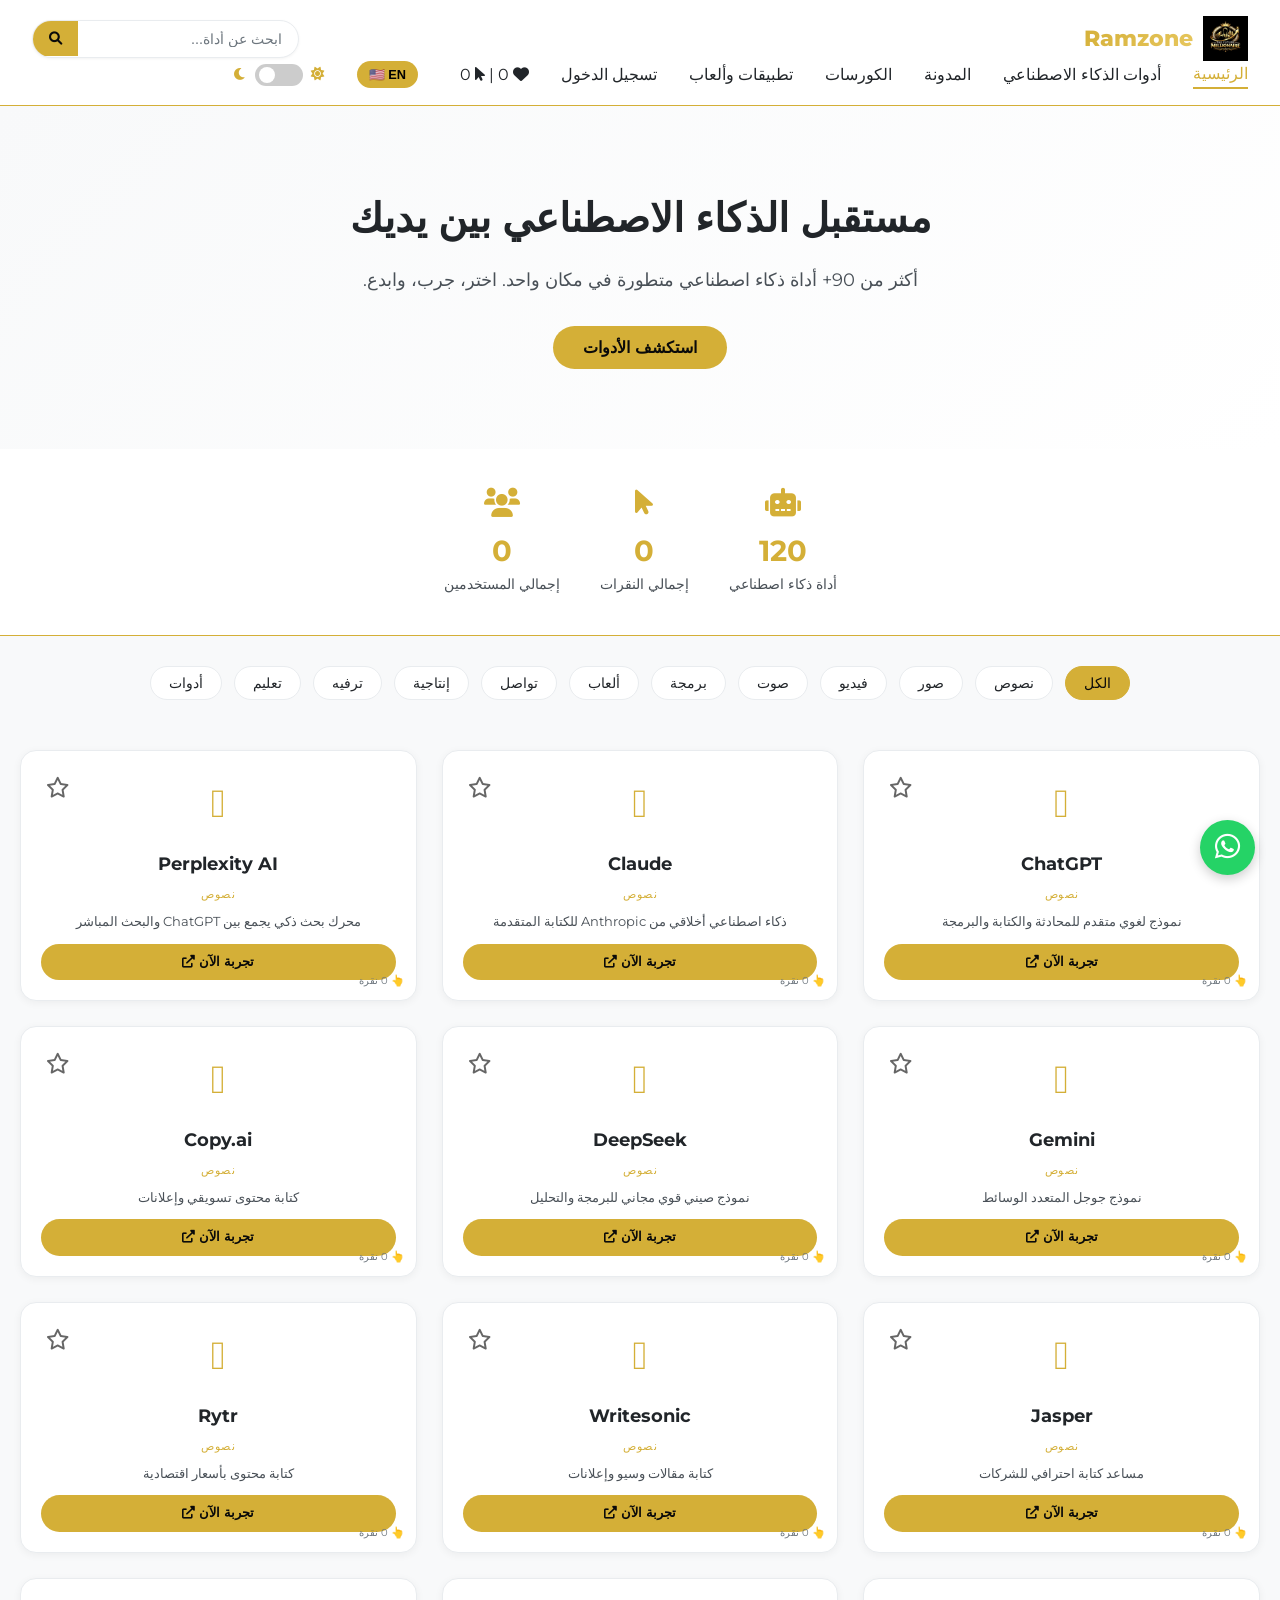
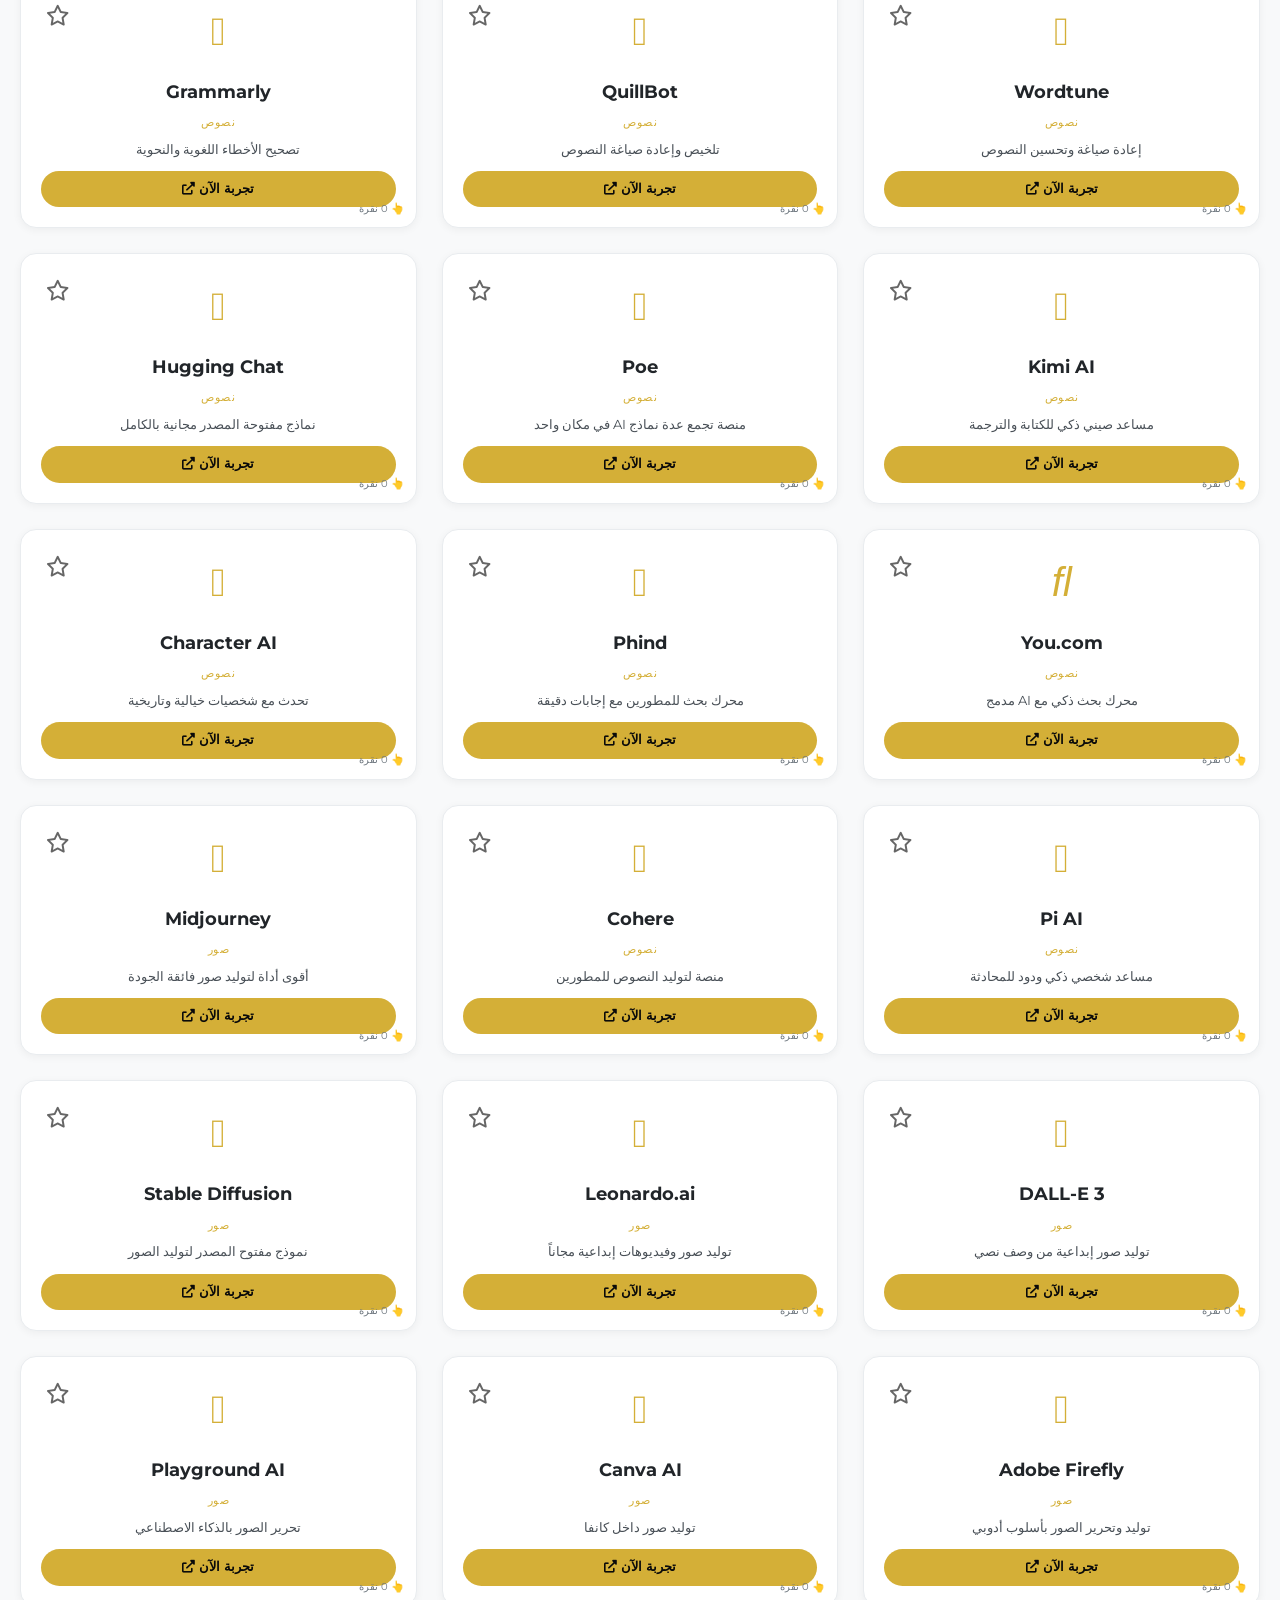
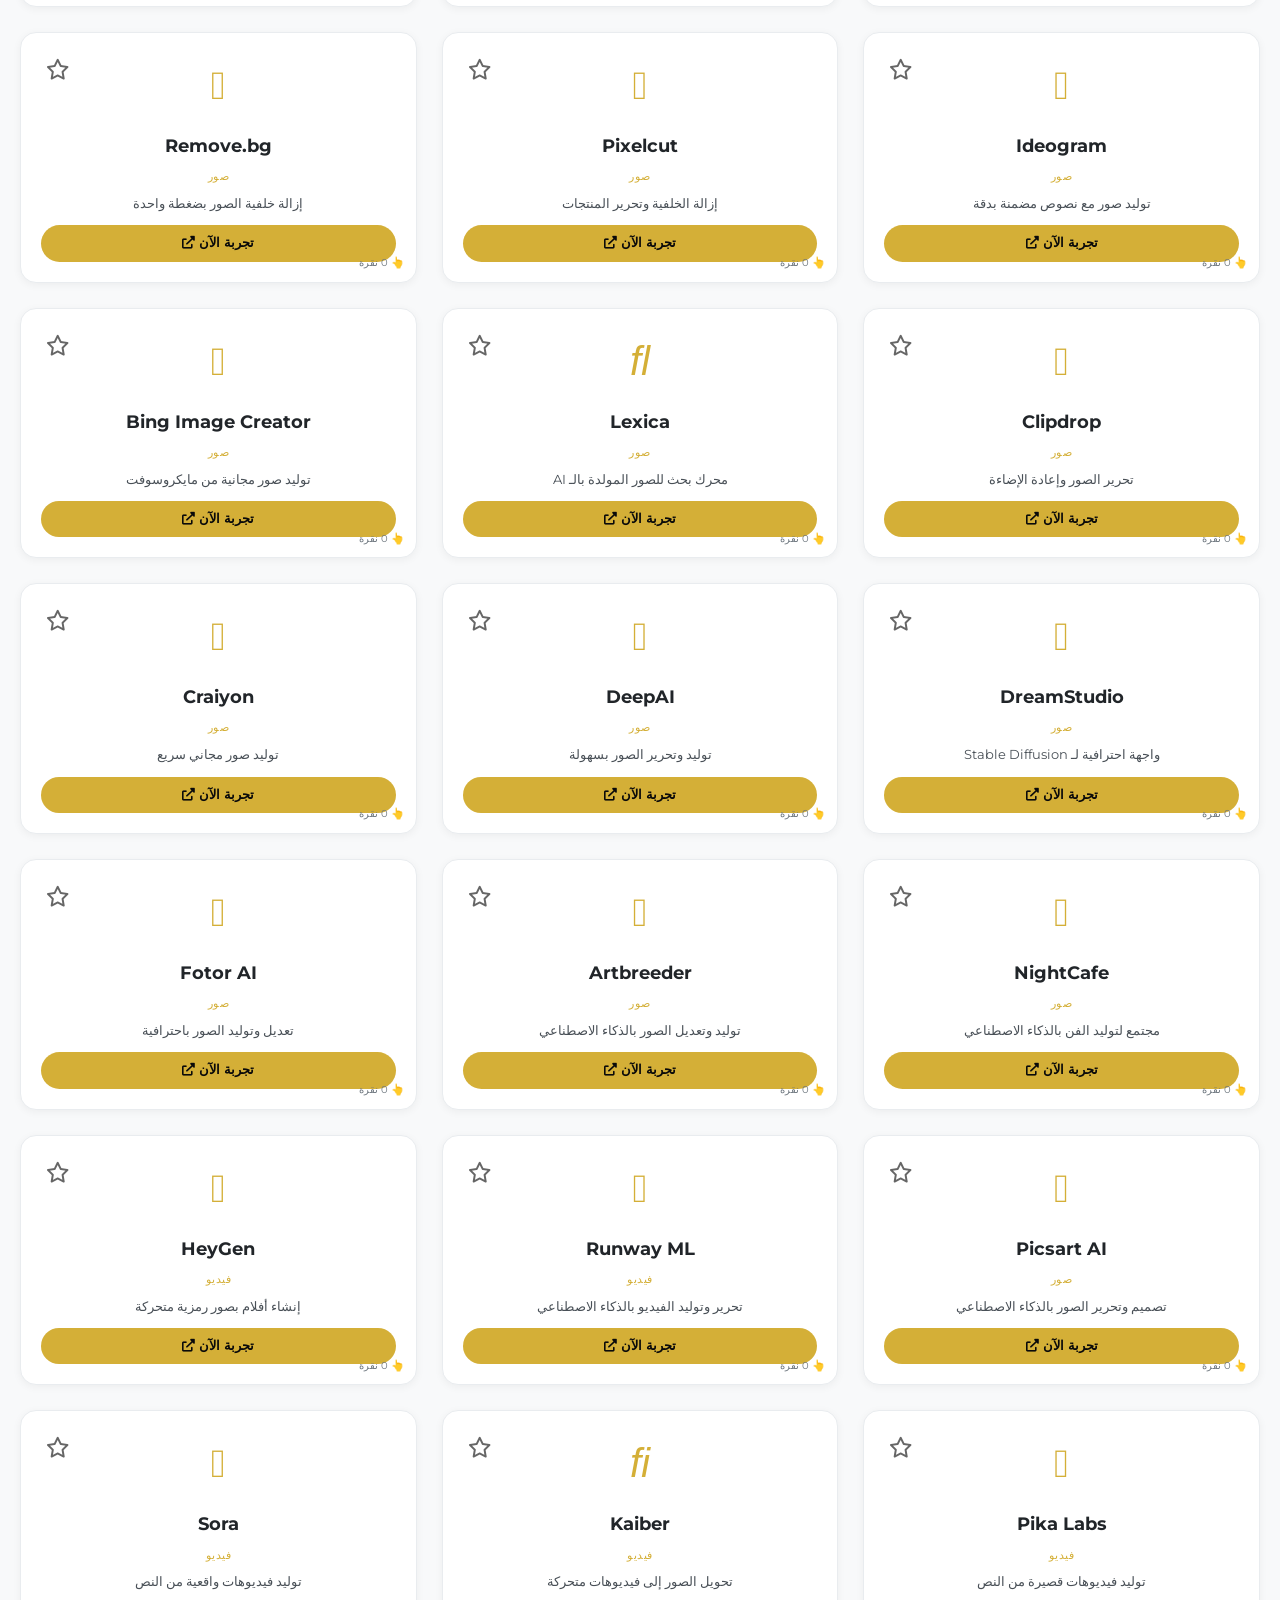
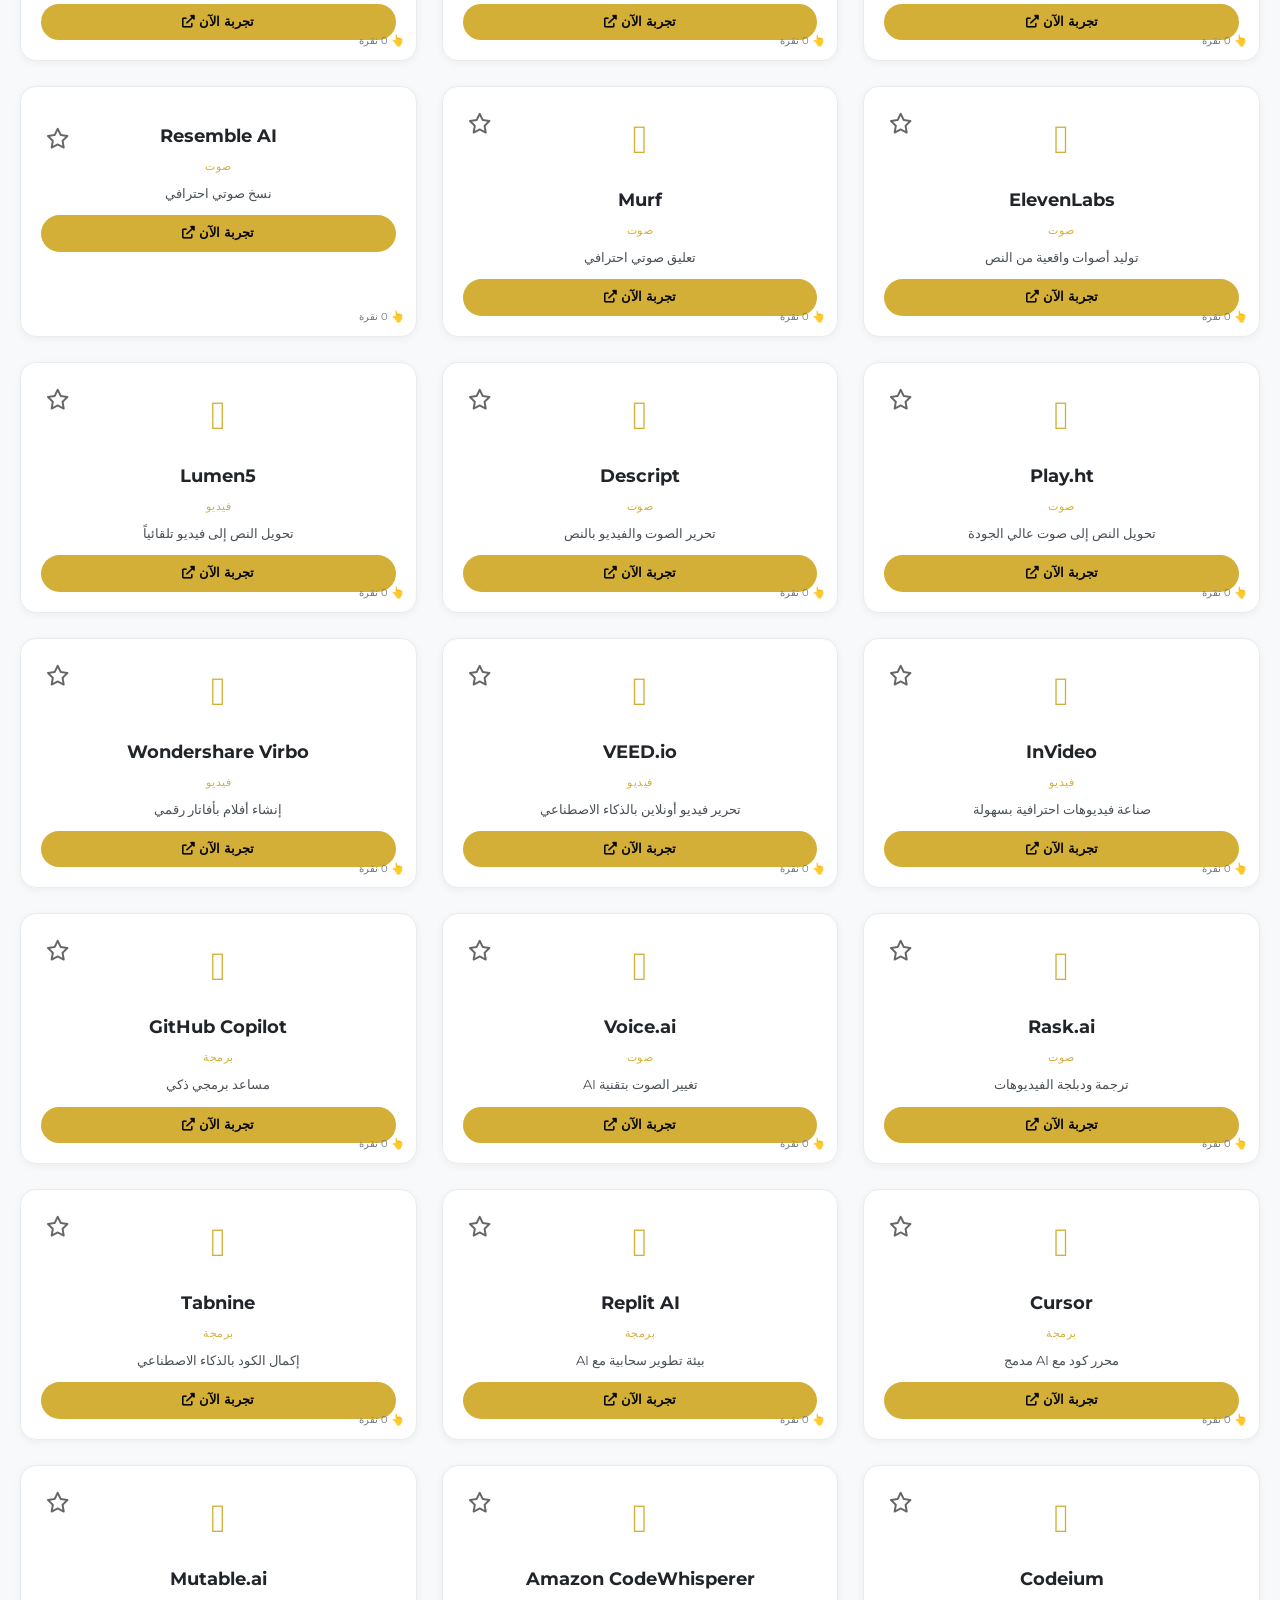
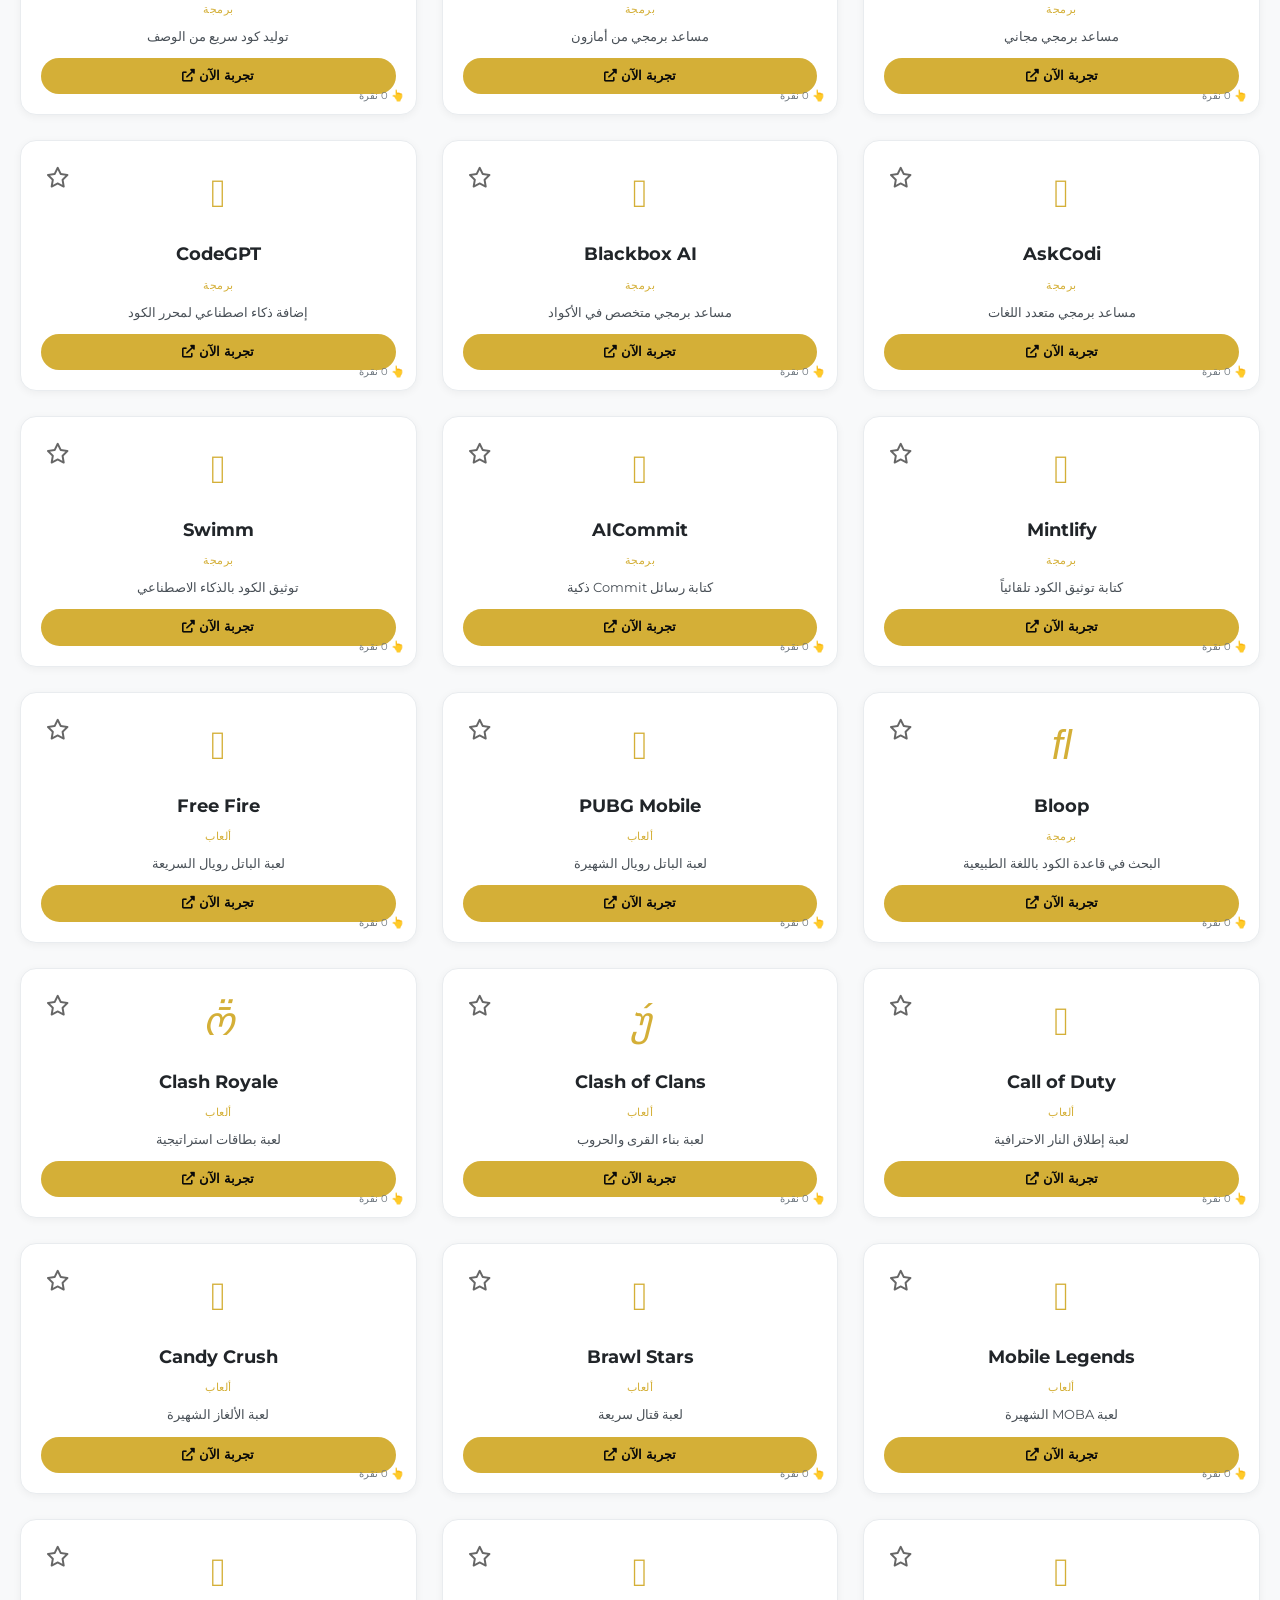
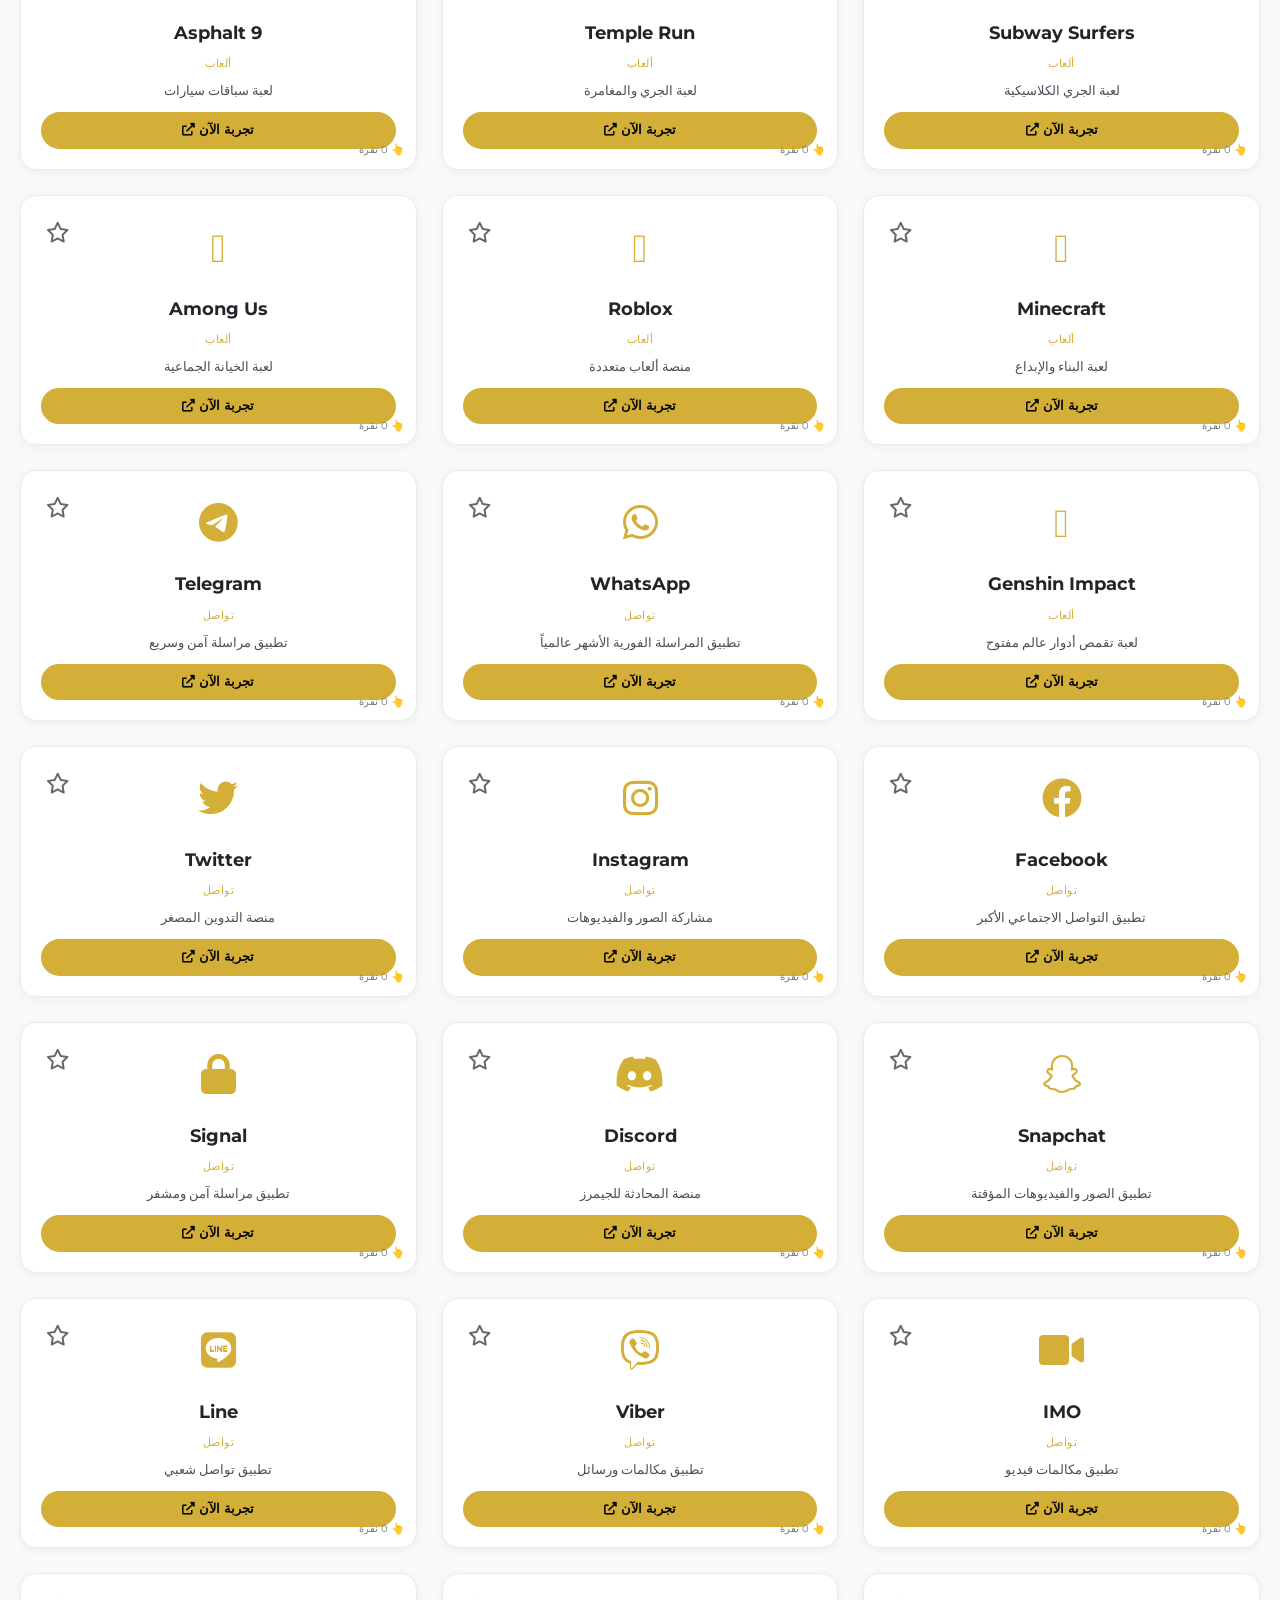
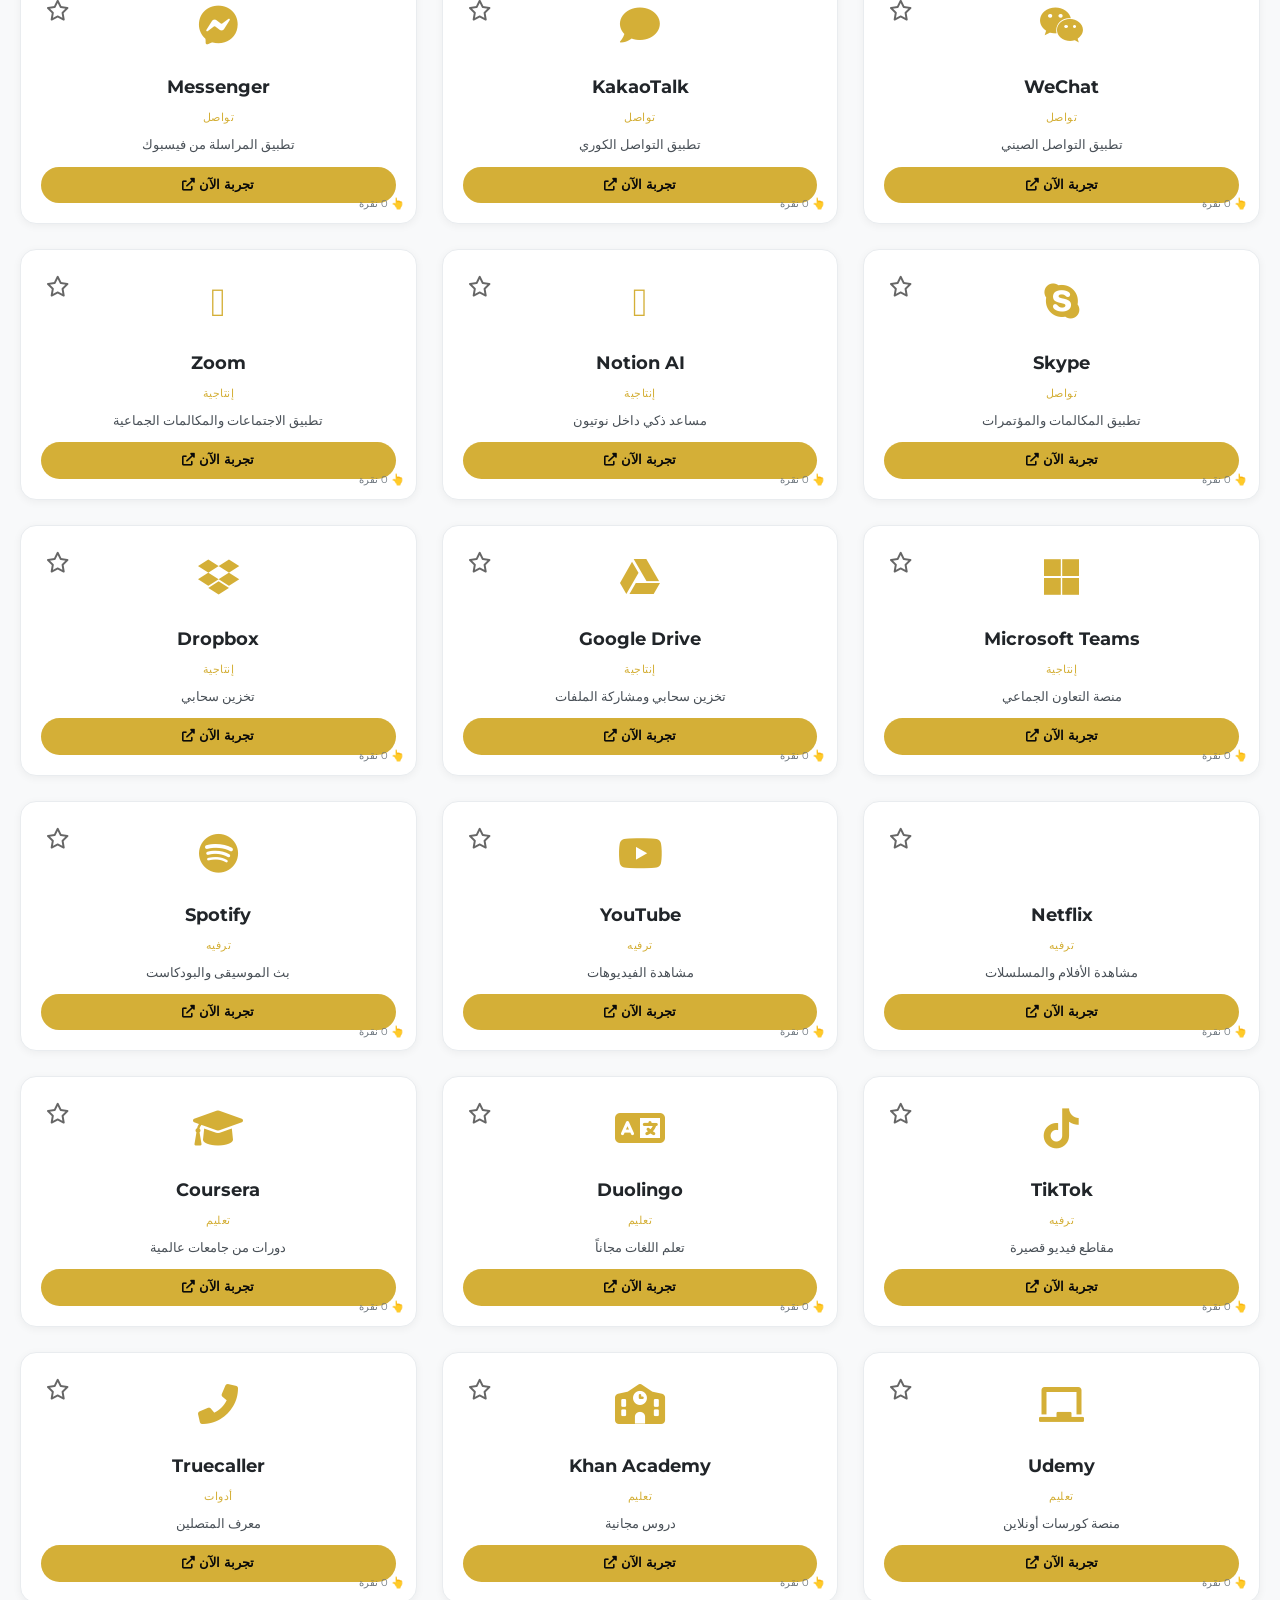
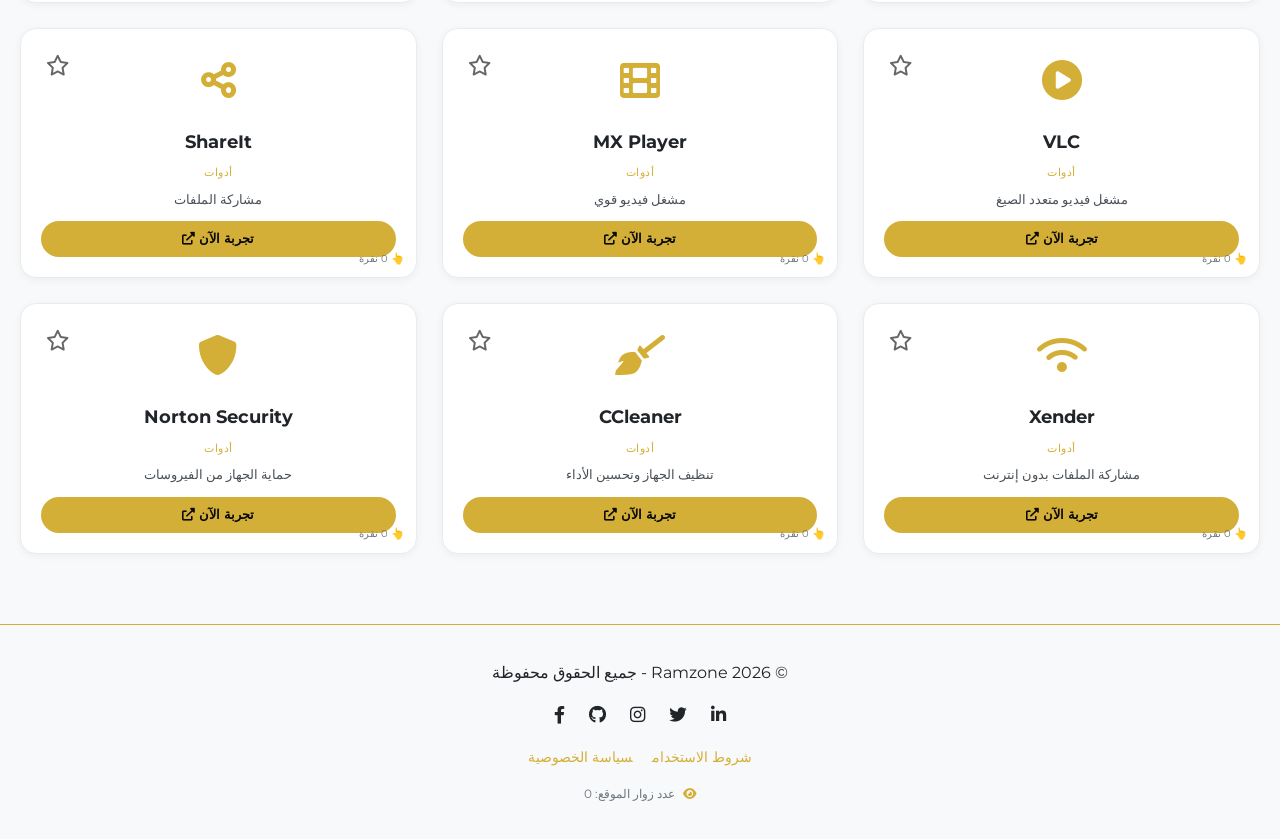
==== commit f7e3db1d: "Update index.html" ====
--- a/index.html
+++ b/index.html
@@ -7,41 +7,11 @@
     <link rel="stylesheet" href="style.css">
     <link href="https://fonts.googleapis.com/css2?family=Montserrat:wght@300;400;500;600;700;800&display=swap" rel="stylesheet">
     <link rel="stylesheet" href="https://cdnjs.cloudflare.com/ajax/libs/font-awesome/6.0.0-beta3/css/all.min.css">
-    <script src="lang.js"></script>
     <style>
-        .whatsapp-float {
-            position: fixed;
-            bottom: 25px;
-            right: 25px;
-            background-color: #25D366;
-            color: white;
-            border-radius: 50%;
-            width: 55px;
-            height: 55px;
-            display: flex;
-            align-items: center;
-            justify-content: center;
-            font-size: 1.8rem;
-            box-shadow: 0 4px 12px rgba(0,0,0,0.2);
-            transition: 0.3s;
-            z-index: 1000;
-            text-decoration: none;
-        }
+        .whatsapp-float { position: fixed; bottom: 25px; right: 25px; background-color: #25D366; color: white; border-radius: 50%; width: 55px; height: 55px; display: flex; align-items: center; justify-content: center; font-size: 1.8rem; box-shadow: 0 4px 12px rgba(0,0,0,0.2); transition: 0.3s; z-index: 1000; text-decoration: none; }
         .whatsapp-float:hover { transform: scale(1.08); background-color: #20b859; }
-        @media (max-width: 600px) {
-            .whatsapp-float { width: 48px; height: 48px; font-size: 1.5rem; bottom: 18px; right: 18px; }
-        }
-        .lang-toggle {
-            background: var(--gold);
-            border: none;
-            padding: 6px 12px;
-            border-radius: 20px;
-            cursor: pointer;
-            font-weight: bold;
-            font-size: 0.8rem;
-            transition: 0.3s;
-            margin-right: 10px;
-        }
+        @media (max-width: 600px) { .whatsapp-float { width: 48px; height: 48px; font-size: 1.5rem; bottom: 18px; right: 18px; } }
+        .lang-toggle { background: var(--gold); border: none; padding: 6px 12px; border-radius: 20px; cursor: pointer; font-weight: bold; font-size: 0.8rem; transition: 0.3s; margin-right: 10px; }
         .lang-toggle:hover { background: var(--gold-light); transform: scale(1.02); }
     </style>
 </head>
@@ -49,35 +19,21 @@
 
     <nav class="navbar">
         <div class="nav-container">
-            <div class="logo">
-                <img src="logo.png" alt="Ramzone Logo" class="logo-img">
-                <span class="logo-text">Ramzone</span>
-            </div>
-            <div class="search-box">
-                <input type="text" id="searchInput" data-i18n-placeholder="nav.search" placeholder="ابحث عن أداة...">
-                <button id="searchBtn"><i class="fas fa-search"></i></button>
-            </div>
+            <div class="logo"><img src="logo.png" alt="Ramzone Logo" class="logo-img"><span class="logo-text">Ramzone</span></div>
+            <div class="search-box"><input type="text" id="searchInput" data-i18n-placeholder="nav.search" placeholder="ابحث عن أداة..."><button id="searchBtn"><i class="fas fa-search"></i></button></div>
             <div class="menu-toggle" id="mobileMenu"><i class="fas fa-bars"></i></div>
             <div class="nav-links" id="navLinks">
                 <a href="index.html" class="active" data-i18n="nav.home">الرئيسية</a>
-                <div class="dropdown">
-                    <button class="dropbtn" data-i18n="nav.ai-tools">أدوات الذكاء الاصطناعي <i class="fas fa-chevron-down"></i></button>
-                    <div class="dropdown-content" id="mainDropdown"></div>
-                </div>
+                <div class="dropdown"><button class="dropbtn" data-i18n="nav.ai-tools">أدوات الذكاء الاصطناعي <i class="fas fa-chevron-down"></i></button><div class="dropdown-content" id="mainDropdown"></div></div>
                 <a href="blog.html" data-i18n="nav.blog">المدونة</a>
                 <a href="courses.html" data-i18n="nav.courses">الكورسات</a>
                 <a href="apps.html" data-i18n="nav.apps">تطبيقات وألعاب</a>
                 <a href="login.html" id="authLink" data-i18n="nav.login">تسجيل الدخول</a>
-                <span id="userGreeting" style="display:none;"></span>
-                <span id="userStats" style="display:none;"></span>
+                <span id="userGreeting" style="display:none;"></span><span id="userStats" style="display:none;"></span>
                 <a href="dashboard.html" id="dashboardLink" style="display:none;" data-i18n="nav.dashboard"><i class="fas fa-tachometer-alt"></i> لوحة التحكم</a>
                 <a href="#" id="logoutBtn" style="display:none;" data-i18n="nav.logout">تسجيل خروج</a>
                 <button id="lang-toggle-btn" class="lang-toggle">🇺🇸 EN</button>
-                <div class="theme-switch-wrapper">
-                    <span class="theme-icon"><i class="fas fa-sun"></i></span>
-                    <label class="theme-switch"><input type="checkbox" id="theme-toggle"><span class="slider round"></span></label>
-                    <span class="theme-icon"><i class="fas fa-moon"></i></span>
-                </div>
+                <div class="theme-switch-wrapper"><span class="theme-icon"><i class="fas fa-sun"></i></span><label class="theme-switch"><input type="checkbox" id="theme-toggle"><span class="slider round"></span></label><span class="theme-icon"><i class="fas fa-moon"></i></span></div>
             </div>
         </div>
     </nav>
@@ -111,29 +67,15 @@
                 <a href="https://github.com/ramadan2001mahmoud" target="_blank"><i class="fab fa-github"></i></a>
                 <a href="https://facebook.com/ramadan2001mahmoud" target="_blank"><i class="fab fa-facebook-f"></i></a>
             </div>
-            <div class="footer-links">
-                <a href="terms.html" data-i18n="footer.terms">شروط الاستخدام</a>
-                <a href="terms.html#privacy" data-i18n="footer.privacy">سياسة الخصوصية</a>
-            </div>
+            <div class="footer-links"><a href="terms.html" data-i18n="footer.terms">شروط الاستخدام</a><a href="terms.html#privacy" data-i18n="footer.privacy">سياسة الخصوصية</a></div>
             <div class="visitor-counter"><i class="fas fa-eye"></i> <span data-i18n="footer.visitors">عدد زوار الموقع</span>: <span id="visitorCount">0</span></div>
         </div>
     </footer>
 
+    <script src="lang.js"></script>
     <script>
-        function initLanguage() {
-            const savedLang = localStorage.getItem('language') || 'ar';
-            document.documentElement.lang = savedLang;
-            document.documentElement.dir = savedLang === 'ar' ? 'rtl' : 'ltr';
-            const langBtn = document.getElementById('lang-toggle-btn');
-            if (langBtn) langBtn.textContent = savedLang === 'ar' ? '🇺🇸 EN' : '🇪🇬 عربي';
-            if (typeof updateUILanguage === 'function') updateUILanguage();
-        }
-        document.getElementById('lang-toggle-btn')?.addEventListener('click', () => {
-            const currentLang = localStorage.getItem('language') || 'ar';
-            const newLang = currentLang === 'ar' ? 'en' : 'ar';
-            localStorage.setItem('language', newLang);
-            location.reload();
-        });
+        function initLanguage() { const savedLang = localStorage.getItem('language') || 'ar'; document.documentElement.lang = savedLang; document.documentElement.dir = savedLang === 'ar' ? 'rtl' : 'ltr'; const langBtn = document.getElementById('lang-toggle-btn'); if (langBtn) langBtn.textContent = savedLang === 'ar' ? '🇺🇸 EN' : '🇪🇬 عربي'; if (typeof updateUILanguage === 'function') updateUILanguage(); }
+        document.getElementById('lang-toggle-btn')?.addEventListener('click', () => { const currentLang = localStorage.getItem('language') || 'ar'; const newLang = currentLang === 'ar' ? 'en' : 'ar'; localStorage.setItem('language', newLang); location.reload(); });
         initLanguage();
     </script>
     <script src="script.js"></script>
--- a/style.css
+++ b/style.css
@@ -1,155 +1,554 @@
-<!DOCTYPE html>
-<html lang="ar" dir="rtl">
-<head>
-    <meta charset="UTF-8">
-    <meta name="viewport" content="width=device-width, initial-scale=1.0">
-    <title>Ramzone | دليل أدوات الذكاء الاصطناعي</title>
-    <link rel="stylesheet" href="style.css">
-    <link href="https://fonts.googleapis.com/css2?family=Montserrat:wght@300;400;500;600;700;800&display=swap" rel="stylesheet">
-    <link rel="stylesheet" href="https://cdnjs.cloudflare.com/ajax/libs/font-awesome/6.0.0-beta3/css/all.min.css">
-    <script src="lang.js"></script>
-    <style>
-        .whatsapp-float {
-            position: fixed;
-            bottom: 25px;
-            right: 25px;
-            background-color: #25D366;
-            color: white;
-            border-radius: 50%;
-            width: 55px;
-            height: 55px;
-            display: flex;
-            align-items: center;
-            justify-content: center;
-            font-size: 1.8rem;
-            box-shadow: 0 4px 12px rgba(0,0,0,0.2);
-            transition: 0.3s;
-            z-index: 1000;
-            text-decoration: none;
-        }
-        .whatsapp-float:hover {
-            transform: scale(1.08);
-            background-color: #20b859;
-        }
-        @media (max-width: 600px) {
-            .whatsapp-float {
-                width: 48px;
-                height: 48px;
-                font-size: 1.5rem;
-                bottom: 18px;
-                right: 18px;
-            }
-        }
-        .lang-toggle {
-            background: var(--gold);
-            border: none;
-            padding: 6px 12px;
-            border-radius: 20px;
-            cursor: pointer;
-            font-weight: bold;
-            font-size: 0.8rem;
-            transition: 0.3s;
-            margin-right: 10px;
-        }
-        .lang-toggle:hover {
-            background: var(--gold-light);
-            transform: scale(1.02);
-        }
-    </style>
-</head>
-<body>
-
-    <nav class="navbar">
-        <div class="nav-container">
-            <div class="logo">
-                <img src="logo.png" alt="Ramzone Logo" class="logo-img">
-                <span class="logo-text">Ramzone</span>
-            </div>
-            <div class="search-box">
-                <input type="text" id="searchInput" data-i18n-placeholder="nav.search" placeholder="ابحث عن أداة...">
-                <button id="searchBtn"><i class="fas fa-search"></i></button>
-            </div>
-            <div class="menu-toggle" id="mobileMenu"><i class="fas fa-bars"></i></div>
-            <div class="nav-links" id="navLinks">
-                <a href="index.html" class="active" data-i18n="nav.home">الرئيسية</a>
-                <div class="dropdown">
-                    <button class="dropbtn" data-i18n="nav.ai-tools">أدوات الذكاء الاصطناعي <i class="fas fa-chevron-down"></i></button>
-                    <div class="dropdown-content" id="mainDropdown"></div>
-                </div>
-                <a href="blog.html" data-i18n="nav.blog">المدونة</a>
-                <a href="courses.html" data-i18n="nav.courses">الكورسات</a>
-                <a href="apps.html" data-i18n="nav.apps">تطبيقات وألعاب</a>
-                <a href="login.html" id="authLink" data-i18n="nav.login">تسجيل الدخول</a>
-                <span id="userGreeting" style="display:none;"></span>
-                <span id="userStats" style="display:none;"></span>
-                <a href="dashboard.html" id="dashboardLink" style="display:none;" data-i18n="nav.dashboard"><i class="fas fa-tachometer-alt"></i> لوحة التحكم</a>
-                <a href="#" id="logoutBtn" style="display:none;" data-i18n="nav.logout">تسجيل خروج</a>
-                <button id="lang-toggle-btn" class="lang-toggle">🇺🇸 EN</button>
-                <div class="theme-switch-wrapper">
-                    <span class="theme-icon"><i class="fas fa-sun"></i></span>
-                    <label class="theme-switch"><input type="checkbox" id="theme-toggle"><span class="slider round"></span></label>
-                    <span class="theme-icon"><i class="fas fa-moon"></i></span>
-                </div>
-            </div>
-        </div>
-    </nav>
-
-    <section class="hero">
-        <div class="hero-content">
-            <h1><span data-i18n="hero.title">مستقبل الذكاء الاصطناعي</span> <span class="gold" data-i18n="hero.title.gold">بين يديك</span></h1>
-            <p data-i18n="hero.subtitle">أكثر من 90+ أداة ذكاء اصطناعي متطورة في مكان واحد. اختر، جرب، وابدع.</p>
-            <button class="cta-btn" id="exploreBtn" data-i18n="hero.button">استكشف الأدوات <i class="fas fa-arrow-left"></i></button>
-        </div>
-    </section>
-
-    <div class="stats-bar">
-        <div class="stat-item"><i class="fas fa-robot"></i><span id="totalTools">0</span><p data-i18n="stats.tools">أداة ذكاء اصطناعي</p></div>
-        <div class="stat-item"><i class="fas fa-mouse-pointer"></i><span id="totalClicks">0</span><p data-i18n="stats.clicks">إجمالي النقرات</p></div>
-        <div class="stat-item"><i class="fas fa-users"></i><span id="totalUsers">0</span><p data-i18n="stats.users">إجمالي المستخدمين</p></div>
-    </div>
-
-    <div class="filter-section"><button class="filter-btn active" data-category="all" data-i18n="filter.all">الكل</button></div>
-    <div class="tools-container" id="toolsContainer"></div>
-
-    <a href="https://wa.me/201069302075" class="whatsapp-float" target="_blank"><i class="fab fa-whatsapp"></i></a>
-
-    <footer class="footer">
-        <div class="footer-content">
-            <p>&copy; 2026 Ramzone - <span data-i18n="footer.copyright">جميع الحقوق محفوظة</span></p>
-            <div class="social-icons">
-                <a href="https://linkedin.com/in/ramadanm200110" target="_blank"><i class="fab fa-linkedin-in"></i></a>
-                <a href="https://twitter.com/ramadan2001mahmoud" target="_blank"><i class="fab fa-twitter"></i></a>
-                <a href="https://instagram.com/ra_mah077" target="_blank"><i class="fab fa-instagram"></i></a>
-                <a href="https://github.com/ramadan2001mahmoud" target="_blank"><i class="fab fa-github"></i></a>
-                <a href="https://facebook.com/ramadan2001mahmoud" target="_blank"><i class="fab fa-facebook-f"></i></a>
-            </div>
-            <div class="footer-links">
-                <a href="terms.html" data-i18n="footer.terms">شروط الاستخدام</a>
-                <a href="terms.html#privacy" data-i18n="footer.privacy">سياسة الخصوصية</a>
-            </div>
-            <div class="visitor-counter"><i class="fas fa-eye"></i> <span data-i18n="footer.visitors">عدد زوار الموقع</span>: <span id="visitorCount">0</span></div>
-        </div>
-    </footer>
-
-    <script>
-        // دوال تبديل اللغة
-        function initLanguage() {
-            const savedLang = localStorage.getItem('language') || 'ar';
-            document.documentElement.lang = savedLang;
-            document.documentElement.dir = savedLang === 'ar' ? 'rtl' : 'ltr';
-            const langBtn = document.getElementById('lang-toggle-btn');
-            if (langBtn) langBtn.textContent = savedLang === 'ar' ? '🇺🇸 EN' : '🇪🇬 عربي';
-            if (typeof updateUILanguage === 'function') updateUILanguage();
-        }
-        function switchLanguage() {
-            const currentLang = localStorage.getItem('language') || 'ar';
-            const newLang = currentLang === 'ar' ? 'en' : 'ar';
-            localStorage.setItem('language', newLang);
-            location.reload();
-        }
-        document.getElementById('lang-toggle-btn')?.addEventListener('click', switchLanguage);
-        initLanguage();
-    </script>
-    <script src="script.js"></script>
-</body>
-</html>
+* {
+    margin: 0;
+    padding: 0;
+    box-sizing: border-box;
+}
+
+body {
+    font-family: 'Montserrat', sans-serif;
+    background: var(--bg-primary);
+    color: var(--text-primary);
+    line-height: 1.6;
+    transition: background 0.3s ease, color 0.3s ease;
+}
+
+:root {
+    --bg-primary: #0A0A0A;
+    --bg-secondary: #1A1A1A;
+    --bg-card: #1A1A1A;
+    --bg-navbar: rgba(10, 10, 10, 0.95);
+    --text-primary: #FFFFFF;
+    --text-secondary: #CCCCCC;
+    --text-muted: #888888;
+    --border-color: #2A2A2A;
+    --gold: #D4AF37;
+    --gold-light: #FFF2B2;
+    --gold-dark: #B8860B;
+    --gold-rgb: 212, 175, 55;
+    --dropdown-bg: #1A1A1A;
+    --hover-bg: #D4AF37;
+    --hover-text: #0A0A0A;
+}
+
+[data-theme="light"] {
+    --bg-primary: #F8F9FA;
+    --bg-secondary: #FFFFFF;
+    --bg-card: #FFFFFF;
+    --bg-navbar: rgba(255, 255, 255, 0.98);
+    --text-primary: #212529;
+    --text-secondary: #495057;
+    --text-muted: #6C757D;
+    --border-color: #E9ECEF;
+    --gold: #D4AF37;
+    --gold-light: #E8C860;
+    --gold-dark: #B8860B;
+    --gold-rgb: 212, 175, 55;
+    --dropdown-bg: #FFFFFF;
+    --hover-bg: #D4AF37;
+    --hover-text: #212529;
+}
+
+[data-theme="dark"] {
+    --bg-primary: #0A0A0A;
+    --bg-secondary: #1A1A1A;
+    --bg-card: #1A1A1A;
+    --bg-navbar: rgba(10, 10, 10, 0.95);
+    --text-primary: #FFFFFF;
+    --text-secondary: #CCCCCC;
+    --text-muted: #888888;
+    --border-color: #2A2A2A;
+    --gold: #D4AF37;
+    --gold-light: #FFF2B2;
+    --gold-dark: #B8860B;
+    --gold-rgb: 212, 175, 55;
+    --dropdown-bg: #1A1A1A;
+    --hover-bg: #D4AF37;
+    --hover-text: #0A0A0A;
+}
+
+.navbar {
+    background: var(--bg-navbar);
+    backdrop-filter: blur(10px);
+    position: sticky;
+    top: 0;
+    z-index: 1000;
+    border-bottom: 1px solid var(--gold);
+}
+
+.nav-container {
+    max-width: 1400px;
+    margin: 0 auto;
+    padding: 1rem 2rem;
+    display: flex;
+    justify-content: space-between;
+    align-items: center;
+    flex-wrap: wrap;
+}
+
+.logo {
+    display: flex;
+    align-items: center;
+    gap: 10px;
+}
+
+.logo-img {
+    width: 45px;
+    height: 45px;
+    object-fit: contain;
+}
+
+.logo-text {
+    font-size: 1.4rem;
+    font-weight: 800;
+    background: linear-gradient(135deg, var(--gold), var(--gold-light));
+    -webkit-background-clip: text;
+    background-clip: text;
+    color: transparent;
+}
+
+.nav-links {
+    display: flex;
+    align-items: center;
+    gap: 2rem;
+    flex-wrap: wrap;
+}
+
+.nav-links a, .dropbtn {
+    color: var(--text-primary);
+    text-decoration: none;
+    font-weight: 500;
+    transition: 0.3s;
+    background: none;
+    border: none;
+    cursor: pointer;
+    font-size: 1rem;
+}
+
+.nav-links a:hover, .dropbtn:hover {
+    color: var(--gold);
+}
+
+.nav-links a.active {
+    color: var(--gold);
+    border-bottom: 2px solid var(--gold);
+}
+
+.dropdown {
+    position: relative;
+    display: inline-block;
+}
+
+.dropdown .dropbtn {
+    display: flex;
+    align-items: center;
+    gap: 5px;
+}
+
+.dropdown-content {
+    display: none;
+    position: absolute;
+    top: 100%;
+    right: 0;
+    background: var(--dropdown-bg);
+    min-width: 220px;
+    box-shadow: 0 10px 25px rgba(0,0,0,0.15);
+    border-radius: 12px;
+    border: 1px solid var(--gold);
+    z-index: 10000;
+    overflow: hidden;
+}
+
+.dropdown-content a {
+    color: var(--text-primary);
+    padding: 12px 18px;
+    text-decoration: none;
+    display: block;
+    text-align: right;
+    border-bottom: 1px solid var(--border-color);
+    transition: all 0.2s ease;
+    font-size: 0.95rem;
+}
+
+.dropdown-content a:last-child {
+    border-bottom: none;
+}
+
+.dropdown-content a:hover {
+    background: var(--hover-bg);
+    color: var(--hover-text);
+}
+
+.dropdown:hover .dropdown-content {
+    display: block;
+}
+
+.search-box {
+    display: flex;
+    align-items: center;
+    background: var(--bg-secondary);
+    border-radius: 30px;
+    border: 1px solid var(--border-color);
+    overflow: hidden;
+    transition: all 0.3s ease;
+    box-shadow: 0 1px 3px rgba(0,0,0,0.05);
+}
+
+.search-box:focus-within {
+    box-shadow: 0 0 0 2px rgba(var(--gold-rgb), 0.2);
+    border-color: var(--gold);
+}
+
+.search-box input {
+    background: transparent;
+    border: none;
+    color: var(--text-primary);
+    outline: none;
+    padding: 10px 16px;
+    width: 220px;
+    font-size: 0.9rem;
+}
+
+.search-box input::placeholder {
+    color: var(--text-muted);
+}
+
+.search-box button {
+    background: var(--gold);
+    border: none;
+    padding: 10px 16px;
+    cursor: pointer;
+    color: #0A0A0A;
+    transition: 0.3s;
+}
+
+.search-box button:hover {
+    background: var(--gold-light);
+}
+
+.hero {
+    background: linear-gradient(135deg, var(--bg-primary) 0%, var(--bg-secondary) 100%);
+    padding: 80px 20px;
+    text-align: center;
+}
+
+.hero-content h1 {
+    font-size: 2.5rem;
+    margin-bottom: 1rem;
+}
+
+.hero-content p {
+    font-size: 1.1rem;
+    color: var(--text-secondary);
+    margin-bottom: 2rem;
+    max-width: 600px;
+    margin-left: auto;
+    margin-right: auto;
+}
+
+.cta-btn {
+    background: var(--gold);
+    color: #0A0A0A;
+    border: none;
+    padding: 12px 30px;
+    font-size: 1rem;
+    font-weight: bold;
+    border-radius: 30px;
+    cursor: pointer;
+    transition: 0.3s;
+}
+
+.cta-btn:hover {
+    background: var(--gold-light);
+    transform: scale(1.02);
+}
+
+.stats-bar {
+    display: flex;
+    justify-content: center;
+    gap: 40px;
+    padding: 40px 20px;
+    background: var(--bg-secondary);
+    border-bottom: 1px solid var(--gold);
+    flex-wrap: wrap;
+}
+
+.stat-item {
+    text-align: center;
+}
+
+.stat-item i {
+    font-size: 1.8rem;
+    color: var(--gold);
+    margin-bottom: 10px;
+}
+
+.stat-item span {
+    display: block;
+    font-size: 1.8rem;
+    font-weight: bold;
+    color: var(--gold);
+}
+
+.stat-item p {
+    font-size: 0.85rem;
+    color: var(--text-secondary);
+}
+
+.filter-section {
+    display: flex;
+    justify-content: center;
+    gap: 12px;
+    flex-wrap: wrap;
+    padding: 30px 20px;
+}
+
+.filter-btn {
+    background: var(--bg-secondary);
+    border: 1px solid var(--border-color);
+    color: var(--text-primary);
+    padding: 8px 18px;
+    border-radius: 25px;
+    cursor: pointer;
+    transition: 0.3s;
+    font-size: 0.9rem;
+}
+
+.filter-btn.active, .filter-btn:hover {
+    background: var(--gold);
+    color: #0A0A0A;
+    border-color: var(--gold);
+}
+
+.tools-container {
+    max-width: 1300px;
+    margin: 0 auto;
+    padding: 20px;
+    display: grid;
+    grid-template-columns: repeat(auto-fill, minmax(300px, 1fr));
+    gap: 25px;
+}
+
+.tool-card {
+    background: var(--bg-card);
+    border-radius: 16px;
+    padding: 20px;
+    transition: all 0.3s ease;
+    border: 1px solid var(--border-color);
+    position: relative;
+    box-shadow: 0 2px 8px rgba(0,0,0,0.05);
+}
+
+.tool-card:hover {
+    transform: translateY(-4px);
+    border-color: var(--gold);
+    box-shadow: 0 10px 25px rgba(var(--gold-rgb), 0.15);
+}
+
+.tool-icon {
+    font-size: 2.5rem;
+    color: var(--gold);
+    margin-bottom: 15px;
+    text-align: center;
+}
+
+.tool-card h3 {
+    font-size: 1.1rem;
+    margin-bottom: 8px;
+    text-align: center;
+}
+
+.tool-category {
+    color: var(--gold);
+    font-size: 0.7rem;
+    text-align: center;
+    margin-bottom: 8px;
+    text-transform: uppercase;
+    letter-spacing: 0.5px;
+}
+
+.tool-description {
+    color: var(--text-secondary);
+    margin-bottom: 12px;
+    font-size: 0.8rem;
+    line-height: 1.5;
+    text-align: center;
+    display: -webkit-box;
+    -webkit-line-clamp: 2;
+    -webkit-box-orient: vertical;
+    overflow: hidden;
+}
+
+.tool-link {
+    display: inline-block;
+    background: var(--gold);
+    color: #0A0A0A;
+    padding: 8px 16px;
+    border-radius: 25px;
+    text-decoration: none;
+    font-weight: bold;
+    font-size: 0.8rem;
+    transition: 0.3s;
+    width: 100%;
+    text-align: center;
+}
+
+.tool-link:hover {
+    background: var(--gold-light);
+}
+
+.tool-clicks {
+    position: absolute;
+    bottom: 10px;
+    right: 12px;
+    font-size: 0.65rem;
+    color: var(--text-muted);
+}
+
+.footer {
+    background: var(--bg-primary);
+    padding: 35px 20px;
+    text-align: center;
+    margin-top: 50px;
+    border-top: 1px solid var(--gold);
+}
+
+.social-icons {
+    margin-top: 15px;
+}
+
+.social-icons a {
+    color: var(--text-primary);
+    margin: 0 10px;
+    font-size: 1.1rem;
+    transition: 0.3s;
+}
+
+.social-icons a:hover {
+    color: var(--gold);
+}
+
+.visitor-counter {
+    margin-top: 15px;
+    font-size: 0.75rem;
+    color: var(--text-muted);
+}
+
+.visitor-counter i {
+    color: var(--gold);
+    margin-left: 5px;
+}
+
+.footer-links {
+    margin-top: 15px;
+}
+
+.footer-links a {
+    color: var(--gold);
+    text-decoration: none;
+    margin: 0 10px;
+    font-size: 0.85rem;
+}
+
+.footer-links a:hover {
+    text-decoration: underline;
+}
+
+.menu-toggle {
+    display: none;
+    font-size: 1.5rem;
+    cursor: pointer;
+    color: var(--gold);
+}
+
+.theme-switch-wrapper {
+    display: flex;
+    align-items: center;
+    gap: 8px;
+}
+
+.theme-icon {
+    font-size: 0.85rem;
+    color: var(--gold);
+}
+
+.theme-switch {
+    display: inline-block;
+    height: 22px;
+    position: relative;
+    width: 48px;
+}
+
+.theme-switch input {
+    display: none;
+}
+
+.slider {
+    background-color: #ccc;
+    bottom: 0;
+    cursor: pointer;
+    left: 0;
+    position: absolute;
+    right: 0;
+    top: 0;
+    transition: .3s;
+    border-radius: 34px;
+}
+
+.slider:before {
+    background-color: white;
+    bottom: 3px;
+    content: "";
+    height: 16px;
+    left: 4px;
+    position: absolute;
+    transition: .3s;
+    width: 16px;
+    border-radius: 50%;
+}
+
+input:checked + .slider {
+    background-color: var(--gold);
+}
+
+input:checked + .slider:before {
+    transform: translateX(26px);
+}
+
+@media (max-width: 1024px) {
+    .nav-container { flex-wrap: wrap; }
+    .nav-links { order: 3; width: 100%; justify-content: center; margin-top: 15px; gap: 1.5rem; }
+    .search-box { order: 2; }
+    .theme-switch-wrapper { order: 1; }
+}
+
+@media (max-width: 768px) {
+    .nav-container { flex-direction: row; flex-wrap: wrap; justify-content: space-between; }
+    .menu-toggle { display: block; order: 1; }
+    .logo { order: 2; flex: 1; justify-content: center; display: flex; }
+    .search-box { order: 3; width: 100%; margin-top: 12px; }
+    .search-box input { width: 100%; }
+    .theme-switch-wrapper { order: 4; justify-content: center; margin: 12px 0; }
+    .nav-links { display: none; width: 100%; flex-direction: column; gap: 1rem; padding: 1rem 0; order: 5; }
+    .nav-links.active { display: flex; }
+    .dropdown { width: 100%; }
+    .dropdown .dropbtn { width: 100%; justify-content: center; }
+    .dropdown-content { position: static; width: 100%; margin-top: 8px; box-shadow: none; border: 1px solid var(--border-color); }
+    .hero { padding: 50px 15px; }
+    .hero-content h1 { font-size: 1.6rem; }
+    .hero-content p { font-size: 0.95rem; }
+    .stats-bar { gap: 20px; }
+    .stat-item span { font-size: 1.3rem; }
+    .tools-container { grid-template-columns: repeat(auto-fill, minmax(280px, 1fr)); gap: 20px; }
+}
+
+@media (max-width: 480px) {
+    .nav-container { padding: 0.8rem 1rem; }
+    .logo-text { font-size: 1.1rem; }
+    .logo-img { width: 35px; height: 35px; }
+    .hero { padding: 40px 15px; }
+    .hero-content h1 { font-size: 1.4rem; }
+    .filter-section { gap: 8px; padding: 20px 15px; }
+    .filter-btn { padding: 6px 12px; font-size: 0.75rem; }
+    .tools-container { grid-template-columns: 1fr; }
+    .tool-icon { font-size: 2rem; }
+}
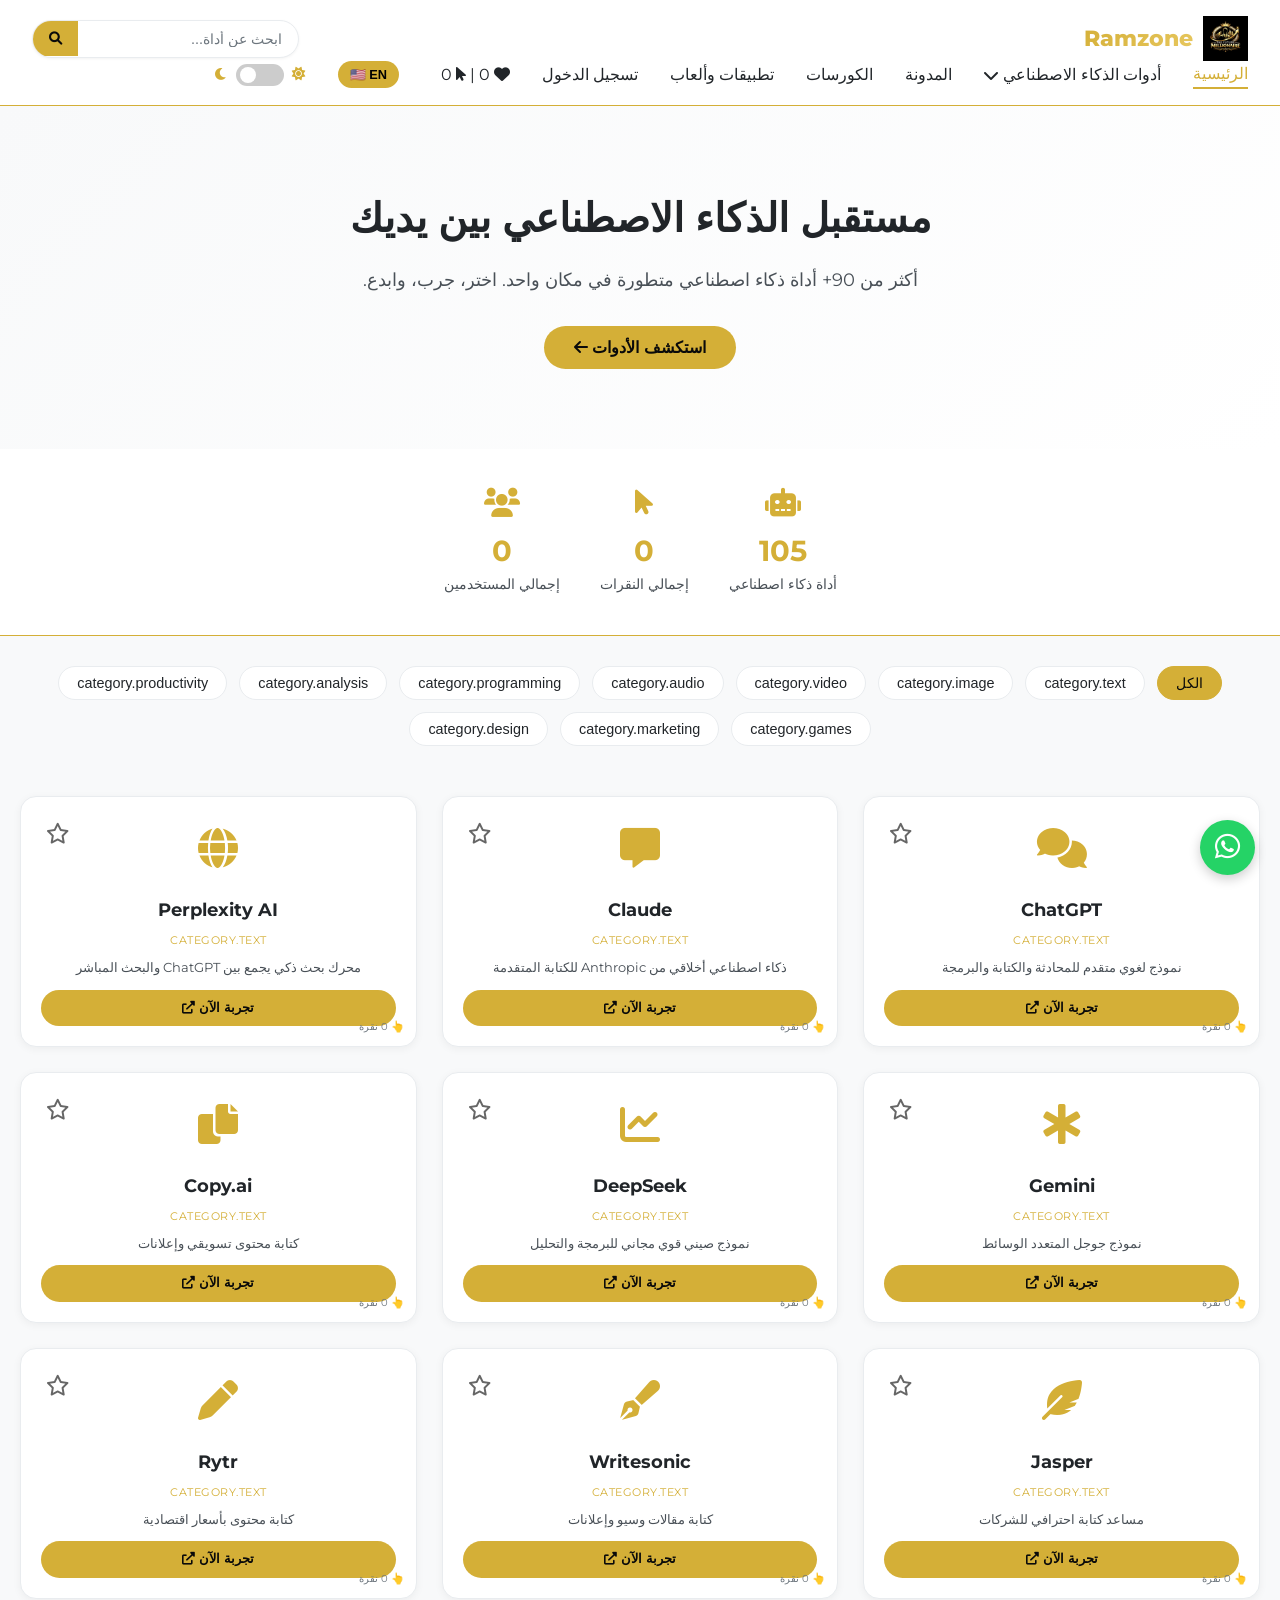
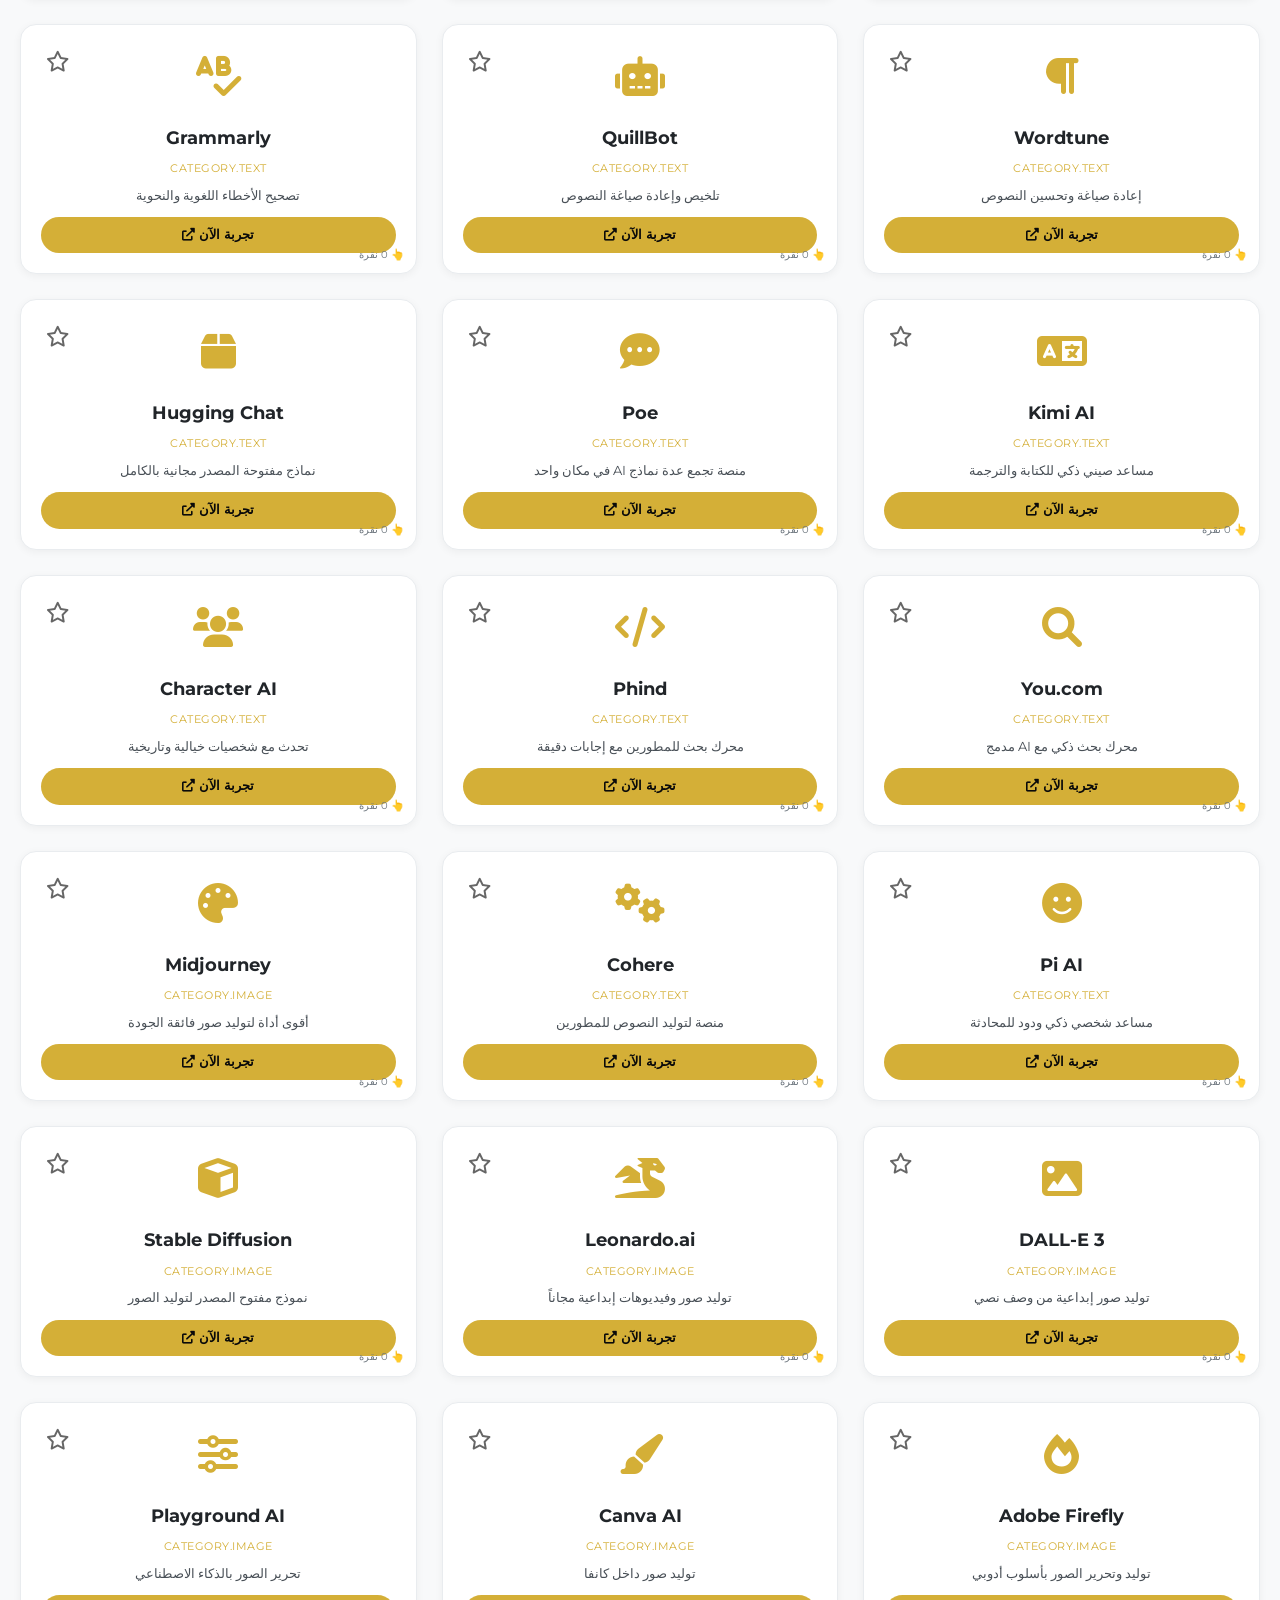
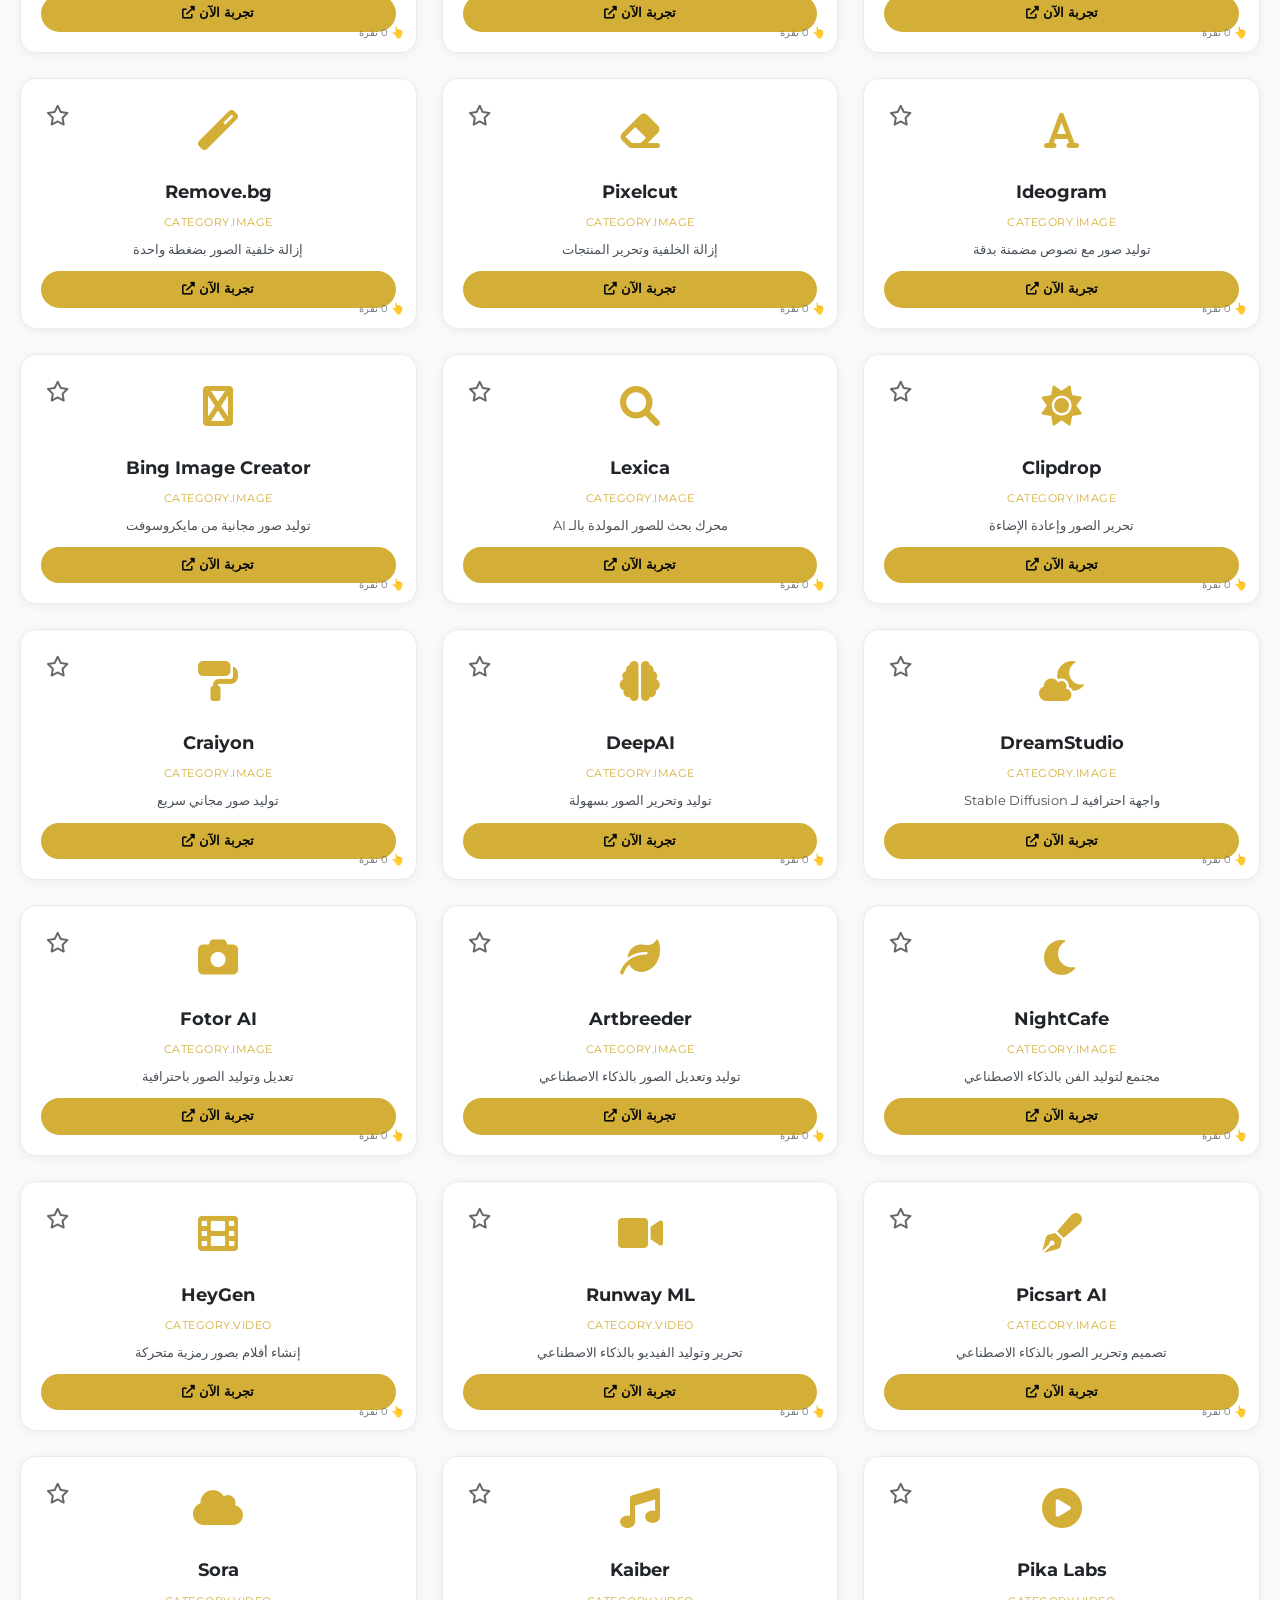
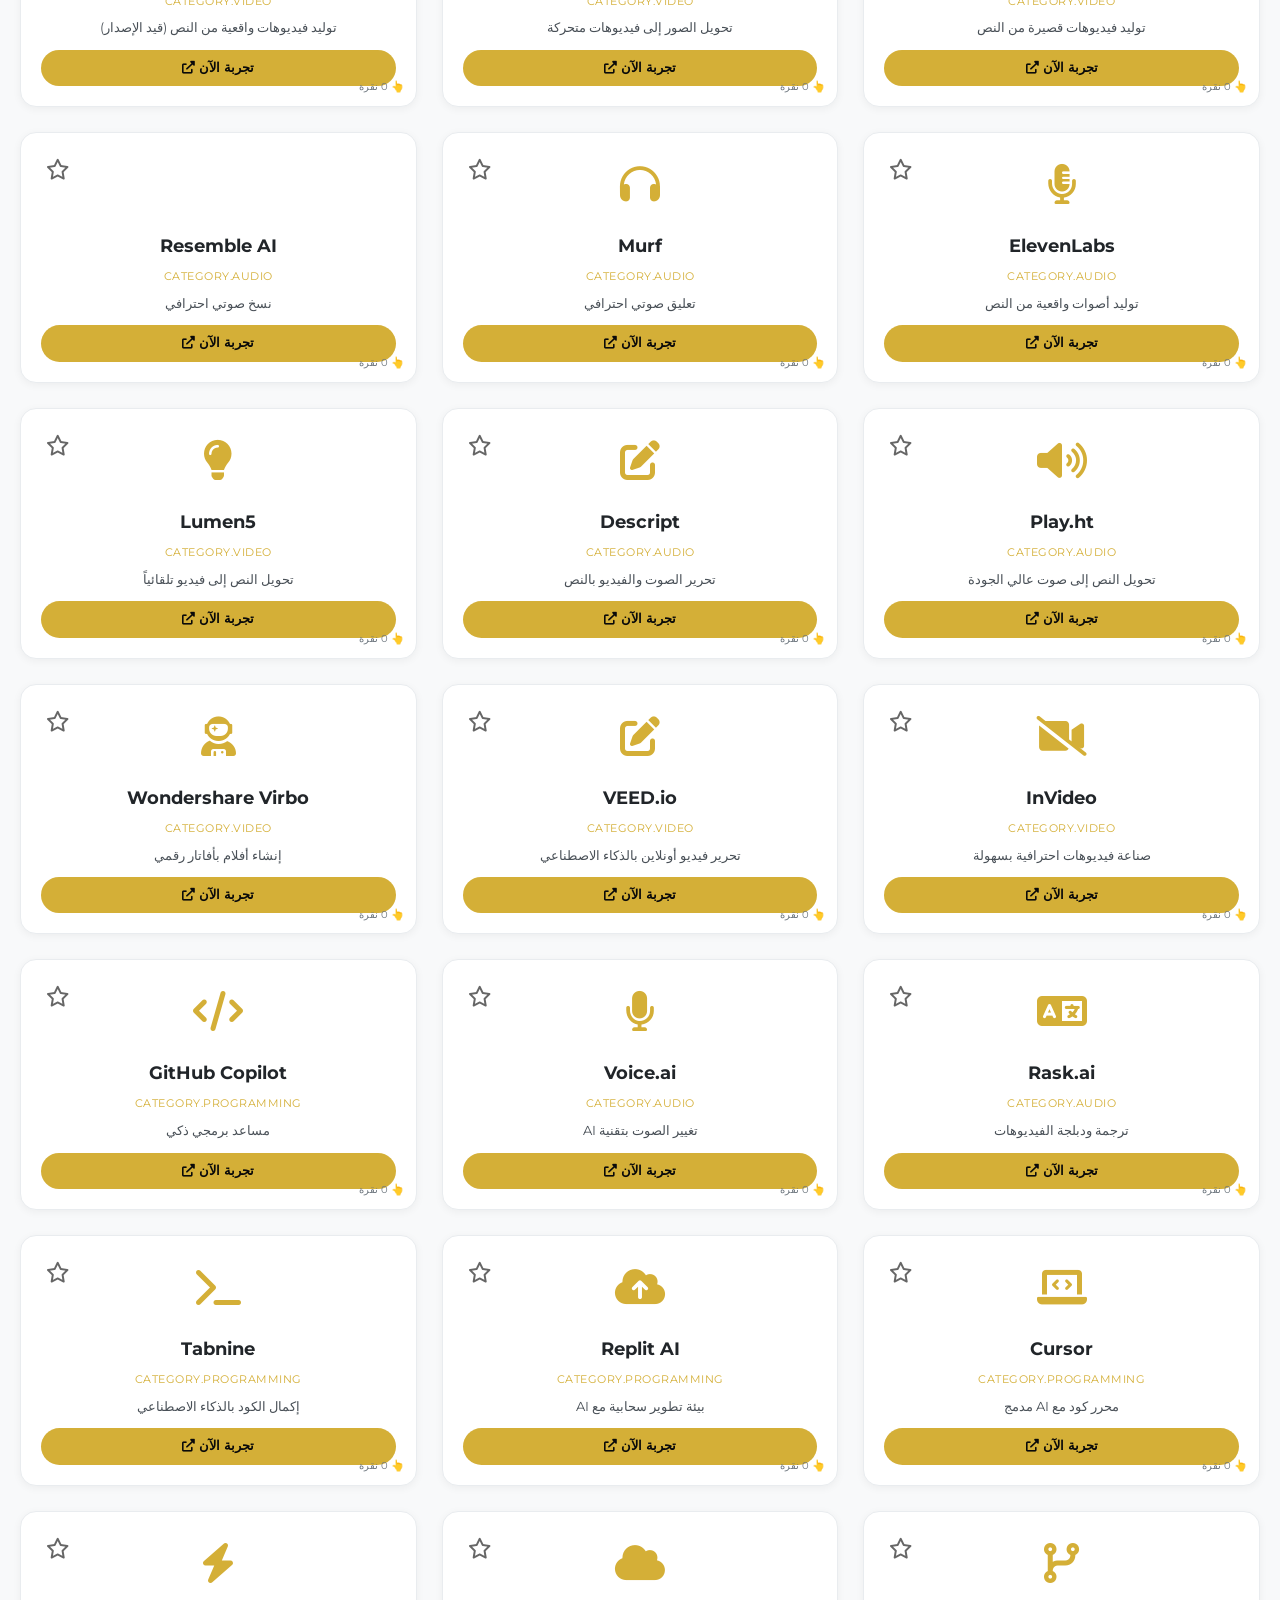
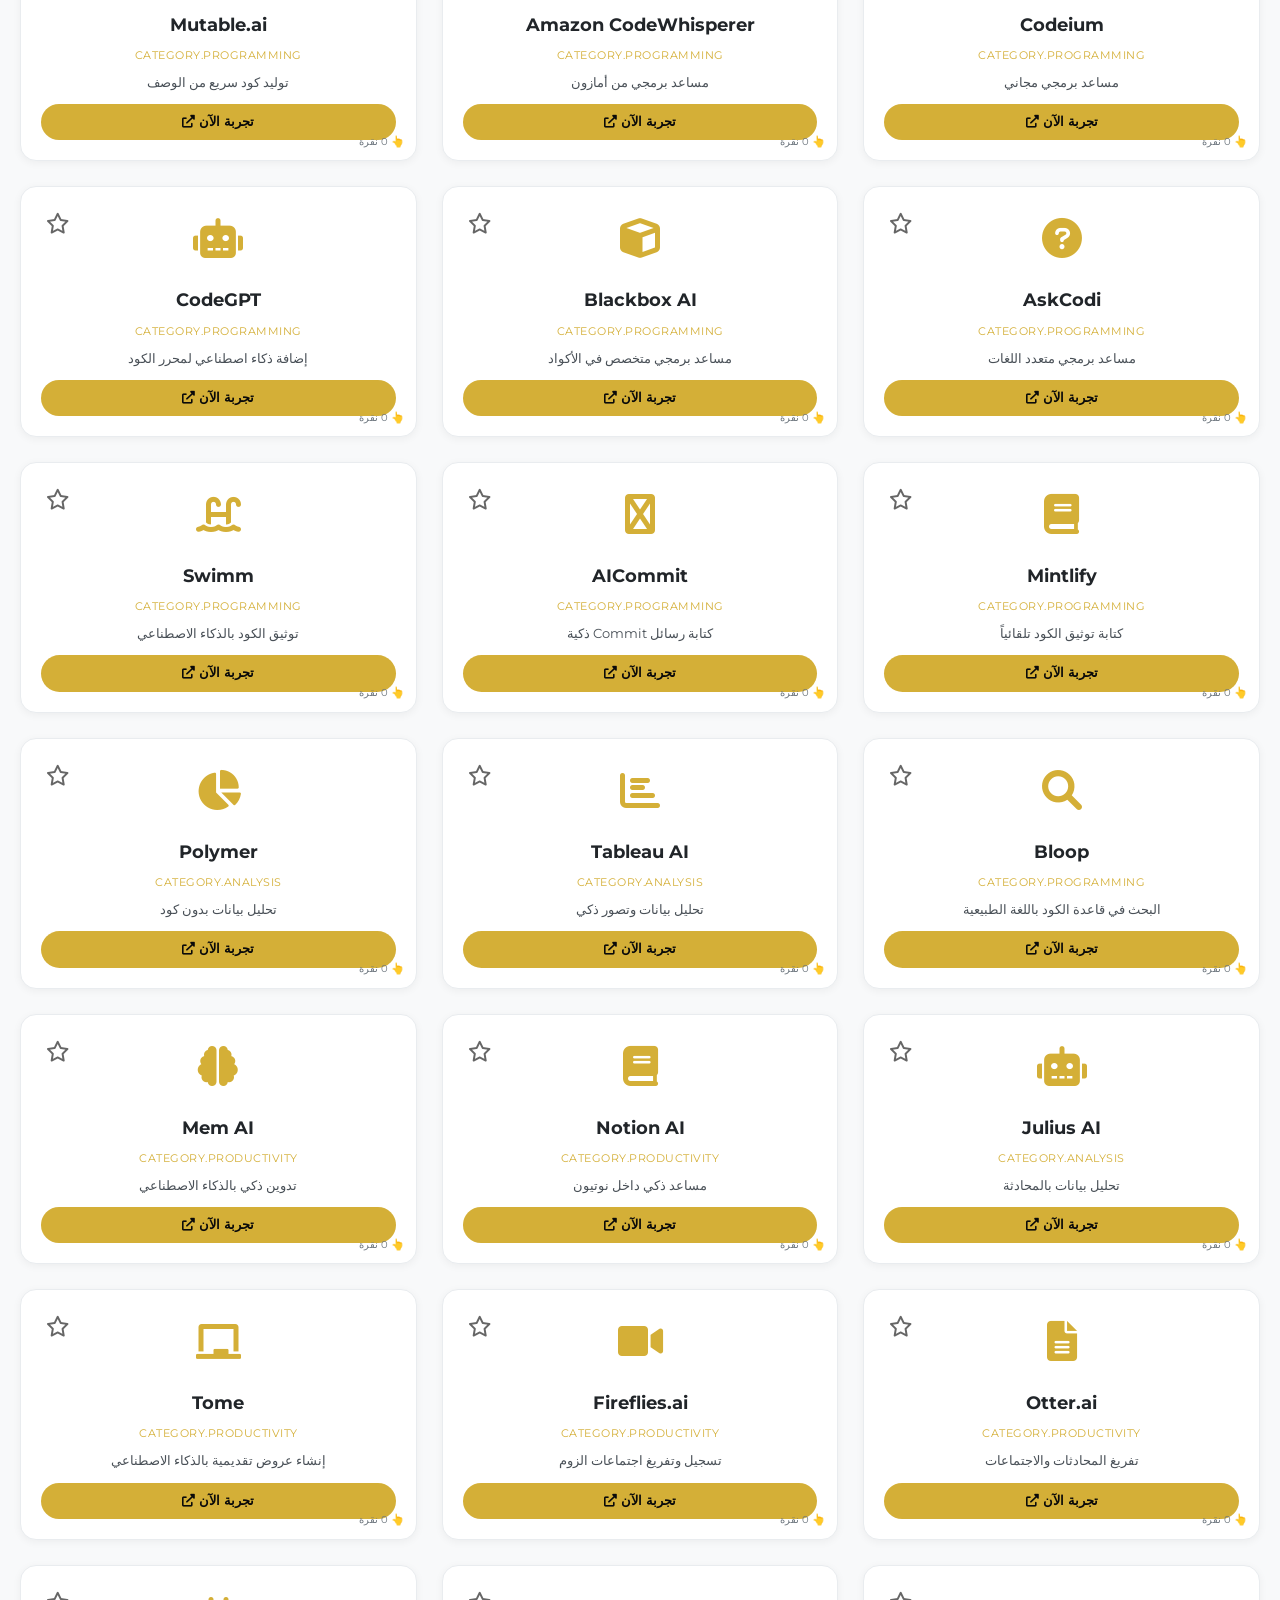
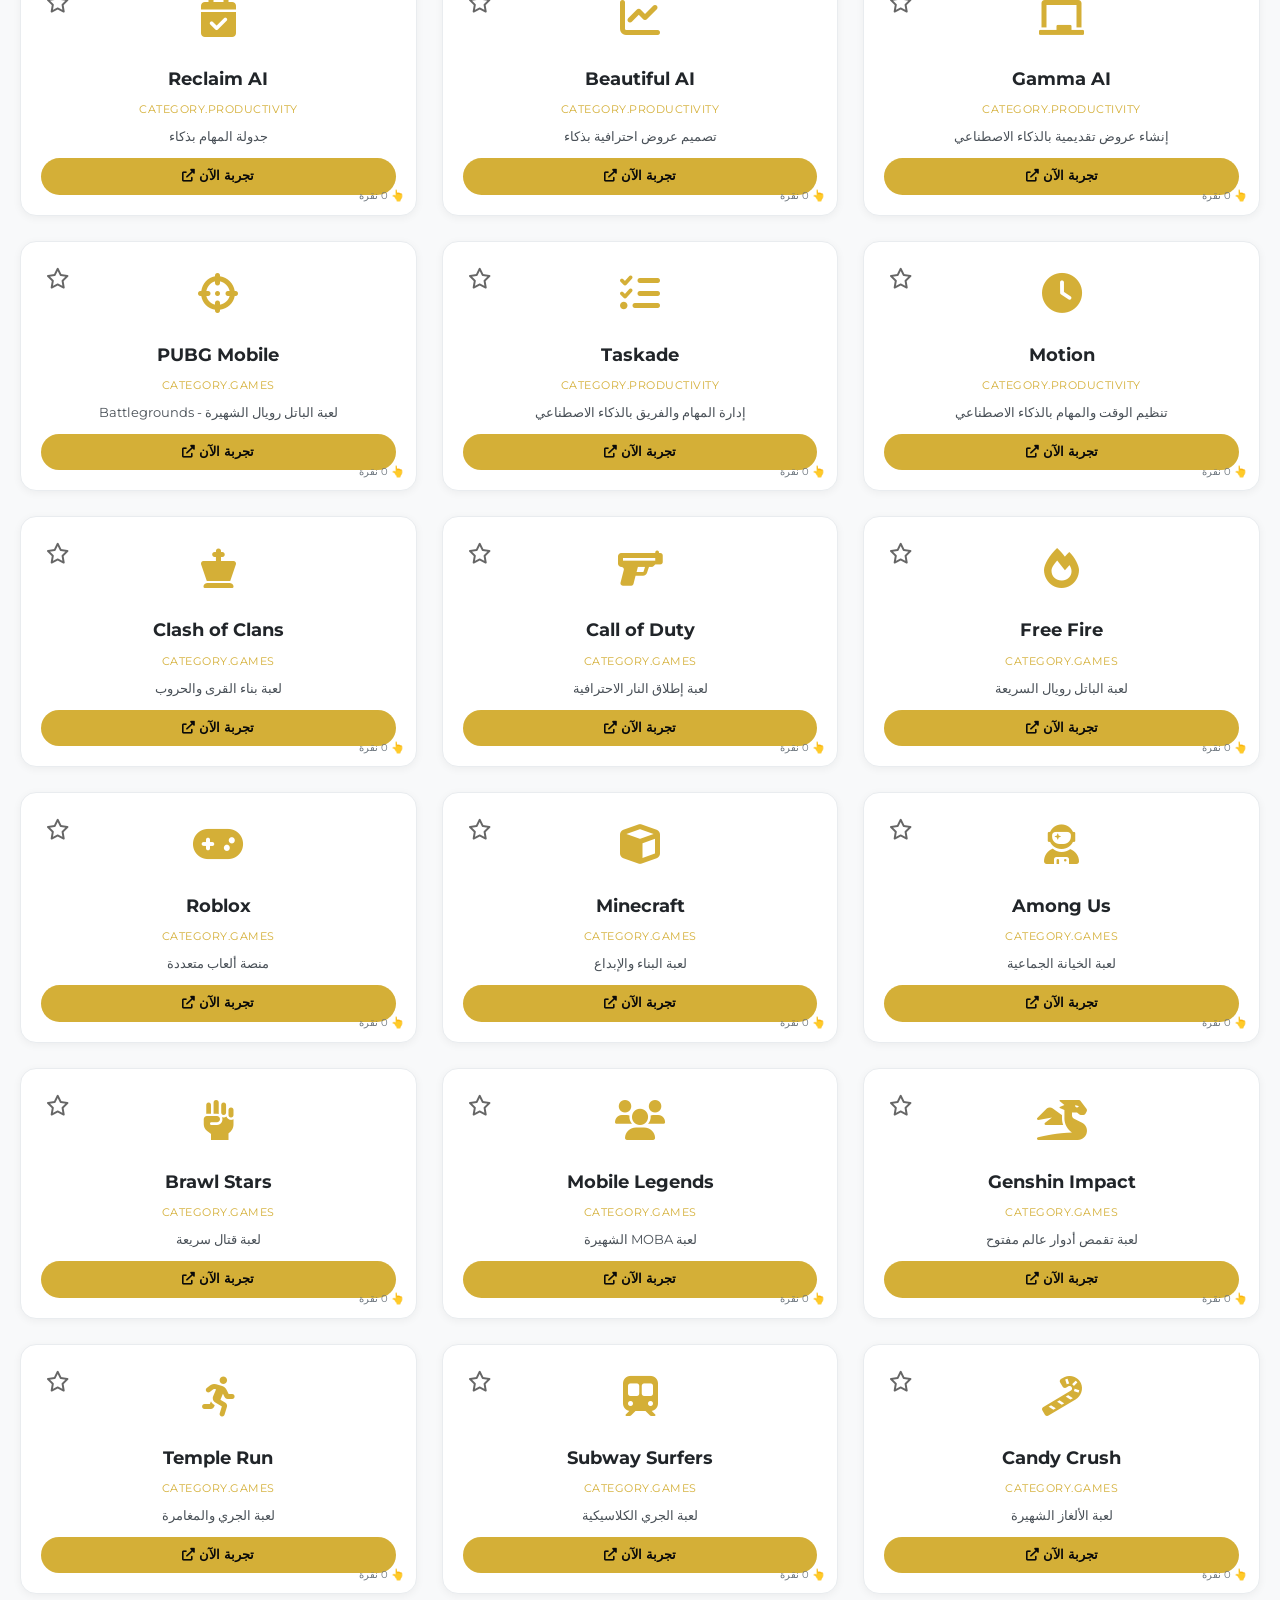
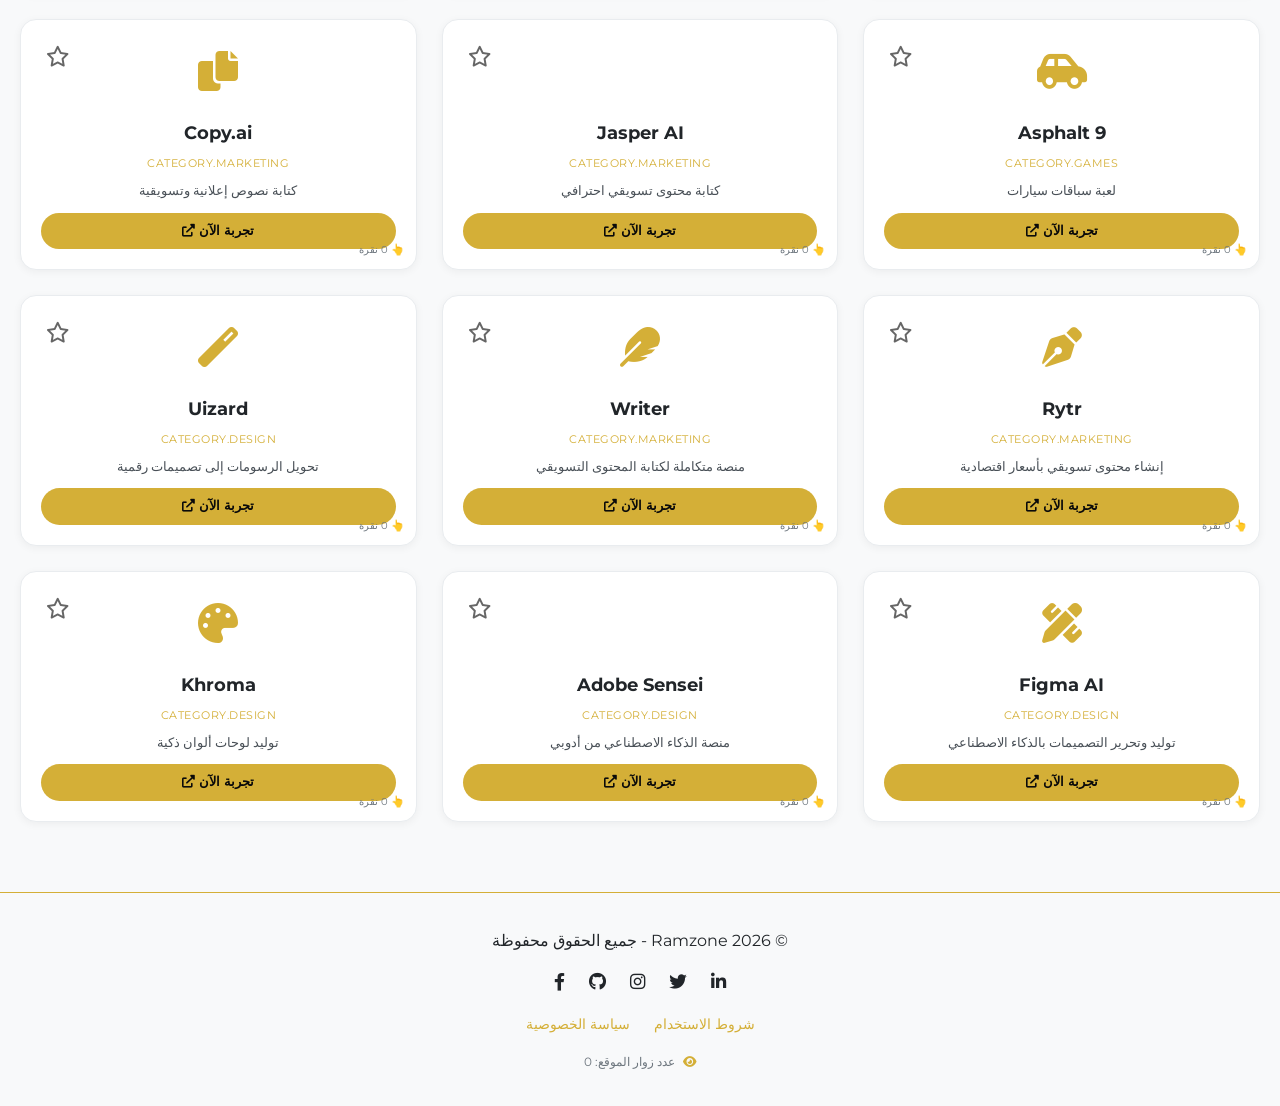
==== commit 9dfe913a: "Update index.html" ====
--- a/index.html
+++ b/index.html
@@ -3,37 +3,119 @@
 <head>
     <meta charset="UTF-8">
     <meta name="viewport" content="width=device-width, initial-scale=1.0">
-    <title>Ramzone | دليل أدوات الذكاء الاصطناعي</title>
+    
+    <!-- Google Analytics -->
+    <script async src="https://www.googletagmanager.com/gtag/js?id=G-LEQF7LQ0WY"></script>
+    <script>
+        window.dataLayer = window.dataLayer || [];
+        function gtag(){dataLayer.push(arguments);}
+        gtag('js', new Date());
+        gtag('config', 'G-LEQF7LQ0WY');
+    </script>
+    
+    <title>Ramzone | AI Tools</title>
+    <meta name="description" content="أكبر دليل عربي لأدوات الذكاء الاصطناعي - أكثر من 90 أداة AI في مكان واحد">
+    <meta name="keywords" content="الذكاء الاصطناعي, أدوات AI, ChatGPT, Midjourney, Ramzone">
+    <meta name="author" content="Ramadan Mahmoud">
+    <meta name="robots" content="index, follow">
+    
     <link rel="stylesheet" href="style.css">
     <link href="https://fonts.googleapis.com/css2?family=Montserrat:wght@300;400;500;600;700;800&display=swap" rel="stylesheet">
     <link rel="stylesheet" href="https://cdnjs.cloudflare.com/ajax/libs/font-awesome/6.0.0-beta3/css/all.min.css">
+    
     <style>
-        .whatsapp-float { position: fixed; bottom: 25px; right: 25px; background-color: #25D366; color: white; border-radius: 50%; width: 55px; height: 55px; display: flex; align-items: center; justify-content: center; font-size: 1.8rem; box-shadow: 0 4px 12px rgba(0,0,0,0.2); transition: 0.3s; z-index: 1000; text-decoration: none; }
-        .whatsapp-float:hover { transform: scale(1.08); background-color: #20b859; }
-        @media (max-width: 600px) { .whatsapp-float { width: 48px; height: 48px; font-size: 1.5rem; bottom: 18px; right: 18px; } }
-        .lang-toggle { background: var(--gold); border: none; padding: 6px 12px; border-radius: 20px; cursor: pointer; font-weight: bold; font-size: 0.8rem; transition: 0.3s; margin-right: 10px; }
-        .lang-toggle:hover { background: var(--gold-light); transform: scale(1.02); }
+        .whatsapp-float {
+            position: fixed;
+            bottom: 25px;
+            right: 25px;
+            background-color: #25D366;
+            color: white;
+            border-radius: 50%;
+            width: 55px;
+            height: 55px;
+            display: flex;
+            align-items: center;
+            justify-content: center;
+            font-size: 1.8rem;
+            box-shadow: 0 4px 12px rgba(0,0,0,0.2);
+            transition: 0.3s;
+            z-index: 1000;
+            text-decoration: none;
+        }
+        .whatsapp-float:hover {
+            transform: scale(1.08);
+            background-color: #20b859;
+        }
+        @media (max-width: 600px) {
+            .whatsapp-float {
+                width: 48px;
+                height: 48px;
+                font-size: 1.5rem;
+                bottom: 18px;
+                right: 18px;
+            }
+        }
+        
+        .lang-toggle {
+            background: var(--gold);
+            border: none;
+            padding: 6px 12px;
+            border-radius: 20px;
+            cursor: pointer;
+            font-weight: bold;
+            font-size: 0.8rem;
+            transition: 0.3s;
+            margin-right: 10px;
+        }
+        .lang-toggle:hover {
+            background: var(--gold-light);
+            transform: scale(1.02);
+        }
     </style>
 </head>
 <body>
 
     <nav class="navbar">
         <div class="nav-container">
-            <div class="logo"><img src="logo.png" alt="Ramzone Logo" class="logo-img"><span class="logo-text">Ramzone</span></div>
-            <div class="search-box"><input type="text" id="searchInput" data-i18n-placeholder="nav.search" placeholder="ابحث عن أداة..."><button id="searchBtn"><i class="fas fa-search"></i></button></div>
-            <div class="menu-toggle" id="mobileMenu"><i class="fas fa-bars"></i></div>
+            <div class="logo">
+                <img src="logo.png" alt="Ramzone Logo" class="logo-img">
+                <span class="logo-text">Ramzone</span>
+            </div>
+            
+            <div class="search-box">
+                <input type="text" id="searchInput" data-i18n-placeholder="nav.search" placeholder="ابحث عن أداة...">
+                <button id="searchBtn"><i class="fas fa-search"></i></button>
+            </div>
+            
+            <div class="menu-toggle" id="mobileMenu">
+                <i class="fas fa-bars"></i>
+            </div>
+            
             <div class="nav-links" id="navLinks">
                 <a href="index.html" class="active" data-i18n="nav.home">الرئيسية</a>
-                <div class="dropdown"><button class="dropbtn" data-i18n="nav.ai-tools">أدوات الذكاء الاصطناعي <i class="fas fa-chevron-down"></i></button><div class="dropdown-content" id="mainDropdown"></div></div>
+                <div class="dropdown">
+                    <button class="dropbtn" data-i18n="nav.ai-tools">أدوات الذكاء الاصطناعي <i class="fas fa-chevron-down"></i></button>
+                    <div class="dropdown-content" id="mainDropdown"></div>
+                </div>
                 <a href="blog.html" data-i18n="nav.blog">المدونة</a>
                 <a href="courses.html" data-i18n="nav.courses">الكورسات</a>
                 <a href="apps.html" data-i18n="nav.apps">تطبيقات وألعاب</a>
                 <a href="login.html" id="authLink" data-i18n="nav.login">تسجيل الدخول</a>
-                <span id="userGreeting" style="display:none;"></span><span id="userStats" style="display:none;"></span>
+                <span id="userGreeting" style="display:none;"></span>
+                <span id="userStats" style="display:none;"></span>
                 <a href="dashboard.html" id="dashboardLink" style="display:none;" data-i18n="nav.dashboard"><i class="fas fa-tachometer-alt"></i> لوحة التحكم</a>
                 <a href="#" id="logoutBtn" style="display:none;" data-i18n="nav.logout">تسجيل خروج</a>
+                
                 <button id="lang-toggle-btn" class="lang-toggle">🇺🇸 EN</button>
-                <div class="theme-switch-wrapper"><span class="theme-icon"><i class="fas fa-sun"></i></span><label class="theme-switch"><input type="checkbox" id="theme-toggle"><span class="slider round"></span></label><span class="theme-icon"><i class="fas fa-moon"></i></span></div>
+                
+                <div class="theme-switch-wrapper">
+                    <span class="theme-icon"><i class="fas fa-sun"></i></span>
+                    <label class="theme-switch">
+                        <input type="checkbox" id="theme-toggle">
+                        <span class="slider round"></span>
+                    </label>
+                    <span class="theme-icon"><i class="fas fa-moon"></i></span>
+                </div>
             </div>
         </div>
     </nav>
@@ -47,15 +129,32 @@
     </section>
 
     <div class="stats-bar">
-        <div class="stat-item"><i class="fas fa-robot"></i><span id="totalTools">0</span><p data-i18n="stats.tools">أداة ذكاء اصطناعي</p></div>
-        <div class="stat-item"><i class="fas fa-mouse-pointer"></i><span id="totalClicks">0</span><p data-i18n="stats.clicks">إجمالي النقرات</p></div>
-        <div class="stat-item"><i class="fas fa-users"></i><span id="totalUsers">0</span><p data-i18n="stats.users">إجمالي المستخدمين</p></div>
+        <div class="stat-item">
+            <i class="fas fa-robot"></i>
+            <span id="totalTools">0</span>
+            <p data-i18n="stats.tools">أداة ذكاء اصطناعي</p>
+        </div>
+        <div class="stat-item">
+            <i class="fas fa-mouse-pointer"></i>
+            <span id="totalClicks">0</span>
+            <p data-i18n="stats.clicks">إجمالي النقرات</p>
+        </div>
+        <div class="stat-item">
+            <i class="fas fa-users"></i>
+            <span id="totalUsers">0</span>
+            <p data-i18n="stats.users">إجمالي المستخدمين</p>
+        </div>
     </div>
 
-    <div class="filter-section"><button class="filter-btn active" data-category="all" data-i18n="filter.all">الكل</button></div>
+    <div class="filter-section">
+        <button class="filter-btn active" data-category="all" data-i18n="filter.all">الكل</button>
+    </div>
+
     <div class="tools-container" id="toolsContainer"></div>
 
-    <a href="https://wa.me/201069302075" class="whatsapp-float" target="_blank"><i class="fab fa-whatsapp"></i></a>
+    <a href="https://wa.me/201069302075" class="whatsapp-float" target="_blank">
+        <i class="fab fa-whatsapp"></i>
+    </a>
 
     <footer class="footer">
         <div class="footer-content">
@@ -67,17 +166,17 @@
                 <a href="https://github.com/ramadan2001mahmoud" target="_blank"><i class="fab fa-github"></i></a>
                 <a href="https://facebook.com/ramadan2001mahmoud" target="_blank"><i class="fab fa-facebook-f"></i></a>
             </div>
-            <div class="footer-links"><a href="terms.html" data-i18n="footer.terms">شروط الاستخدام</a><a href="terms.html#privacy" data-i18n="footer.privacy">سياسة الخصوصية</a></div>
-            <div class="visitor-counter"><i class="fas fa-eye"></i> <span data-i18n="footer.visitors">عدد زوار الموقع</span>: <span id="visitorCount">0</span></div>
+            <div class="footer-links">
+                <a href="terms.html" data-i18n="footer.terms">شروط الاستخدام</a>
+                <a href="terms.html#privacy" data-i18n="footer.privacy">سياسة الخصوصية</a>
+            </div>
+            <div class="visitor-counter">
+                <i class="fas fa-eye"></i> <span data-i18n="footer.visitors">عدد زوار الموقع</span>: <span id="visitorCount">0</span>
+            </div>
         </div>
     </footer>
 
     <script src="lang.js"></script>
-    <script>
-        function initLanguage() { const savedLang = localStorage.getItem('language') || 'ar'; document.documentElement.lang = savedLang; document.documentElement.dir = savedLang === 'ar' ? 'rtl' : 'ltr'; const langBtn = document.getElementById('lang-toggle-btn'); if (langBtn) langBtn.textContent = savedLang === 'ar' ? '🇺🇸 EN' : '🇪🇬 عربي'; if (typeof updateUILanguage === 'function') updateUILanguage(); }
-        document.getElementById('lang-toggle-btn')?.addEventListener('click', () => { const currentLang = localStorage.getItem('language') || 'ar'; const newLang = currentLang === 'ar' ? 'en' : 'ar'; localStorage.setItem('language', newLang); location.reload(); });
-        initLanguage();
-    </script>
     <script src="script.js"></script>
 </body>
 </html>
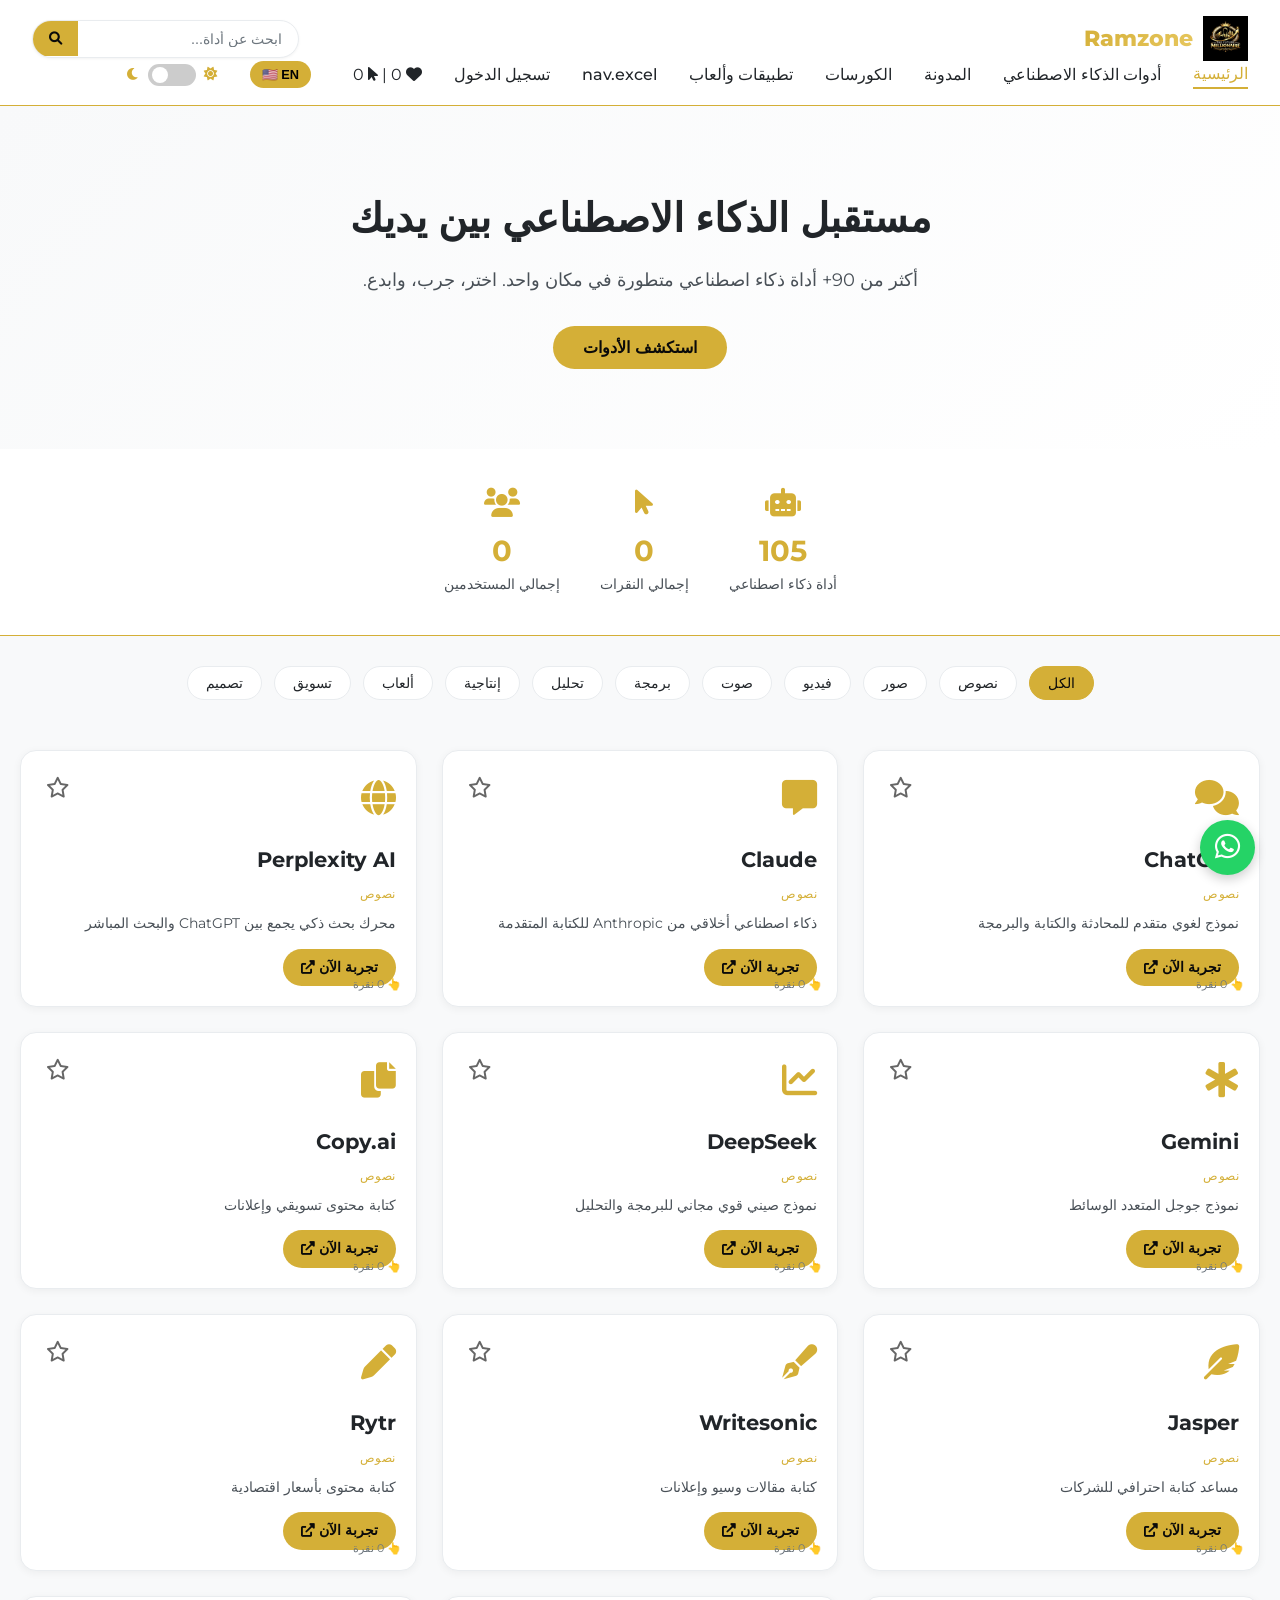
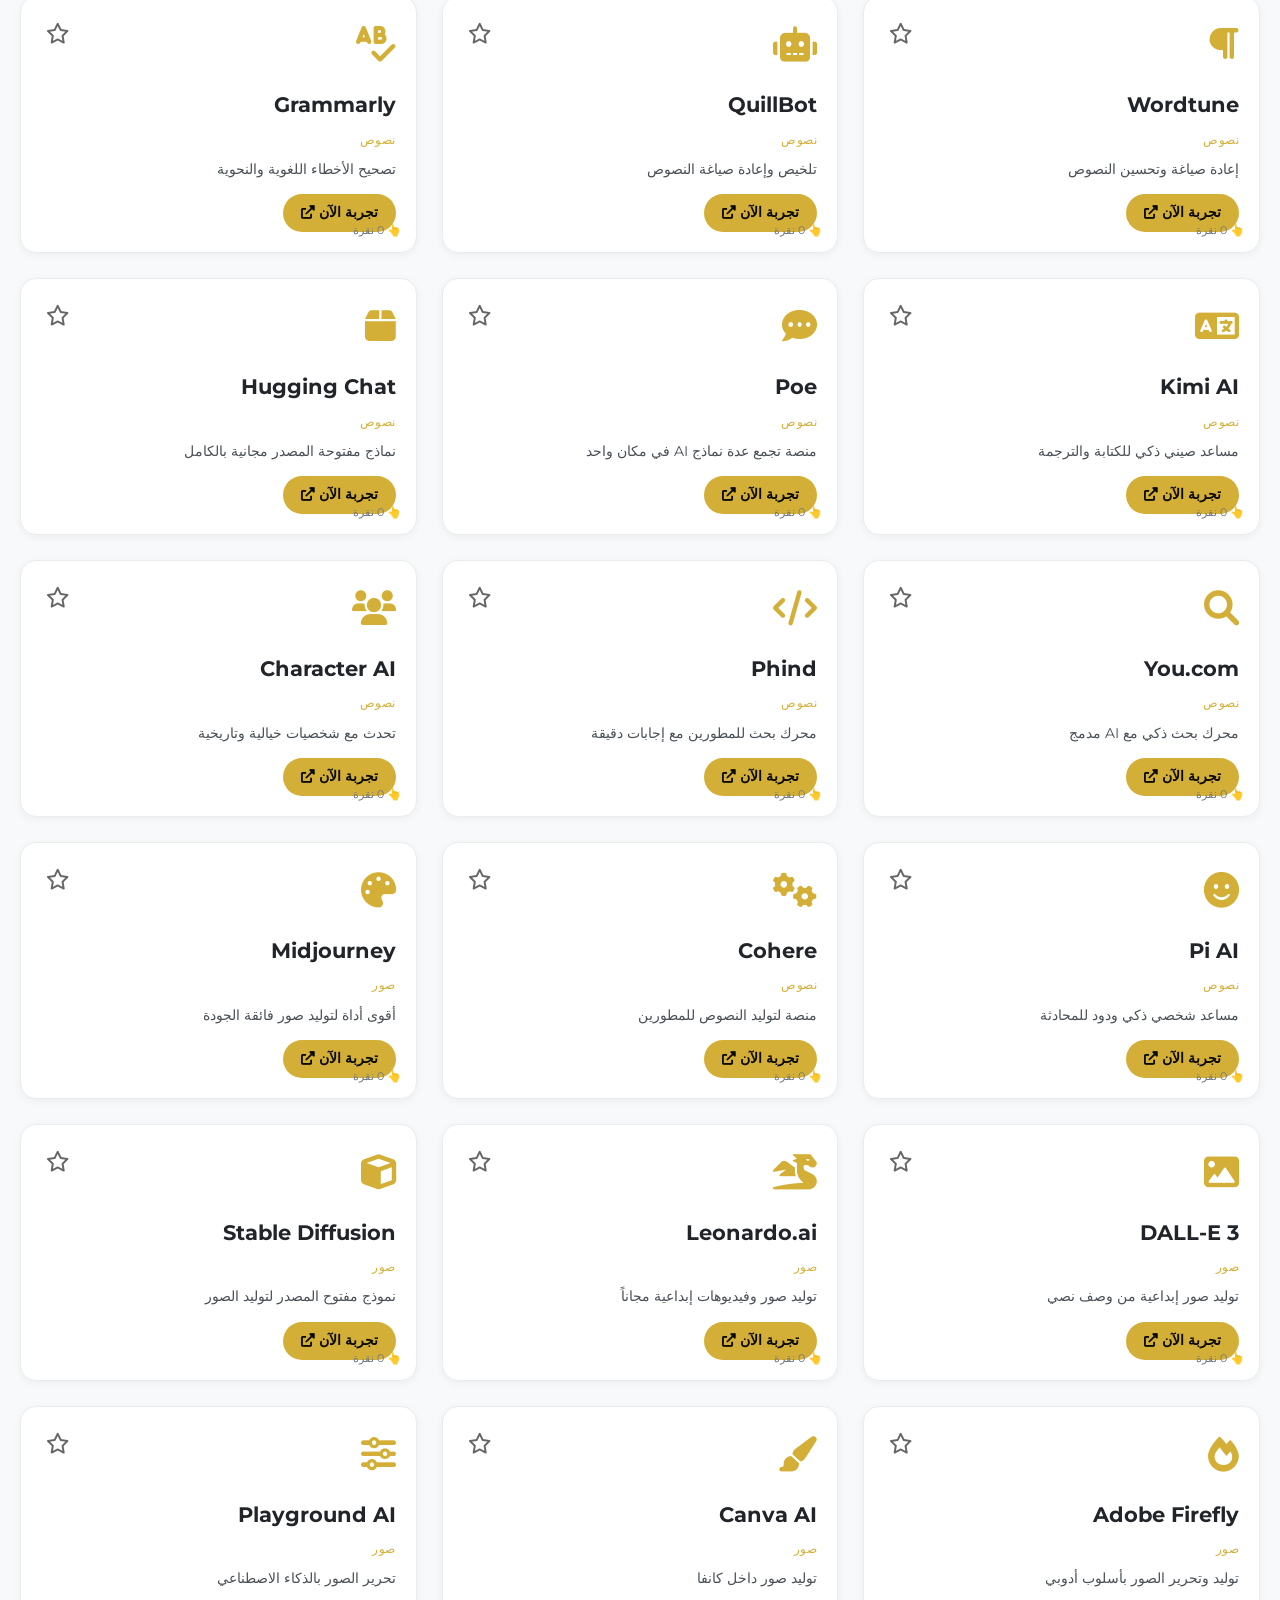
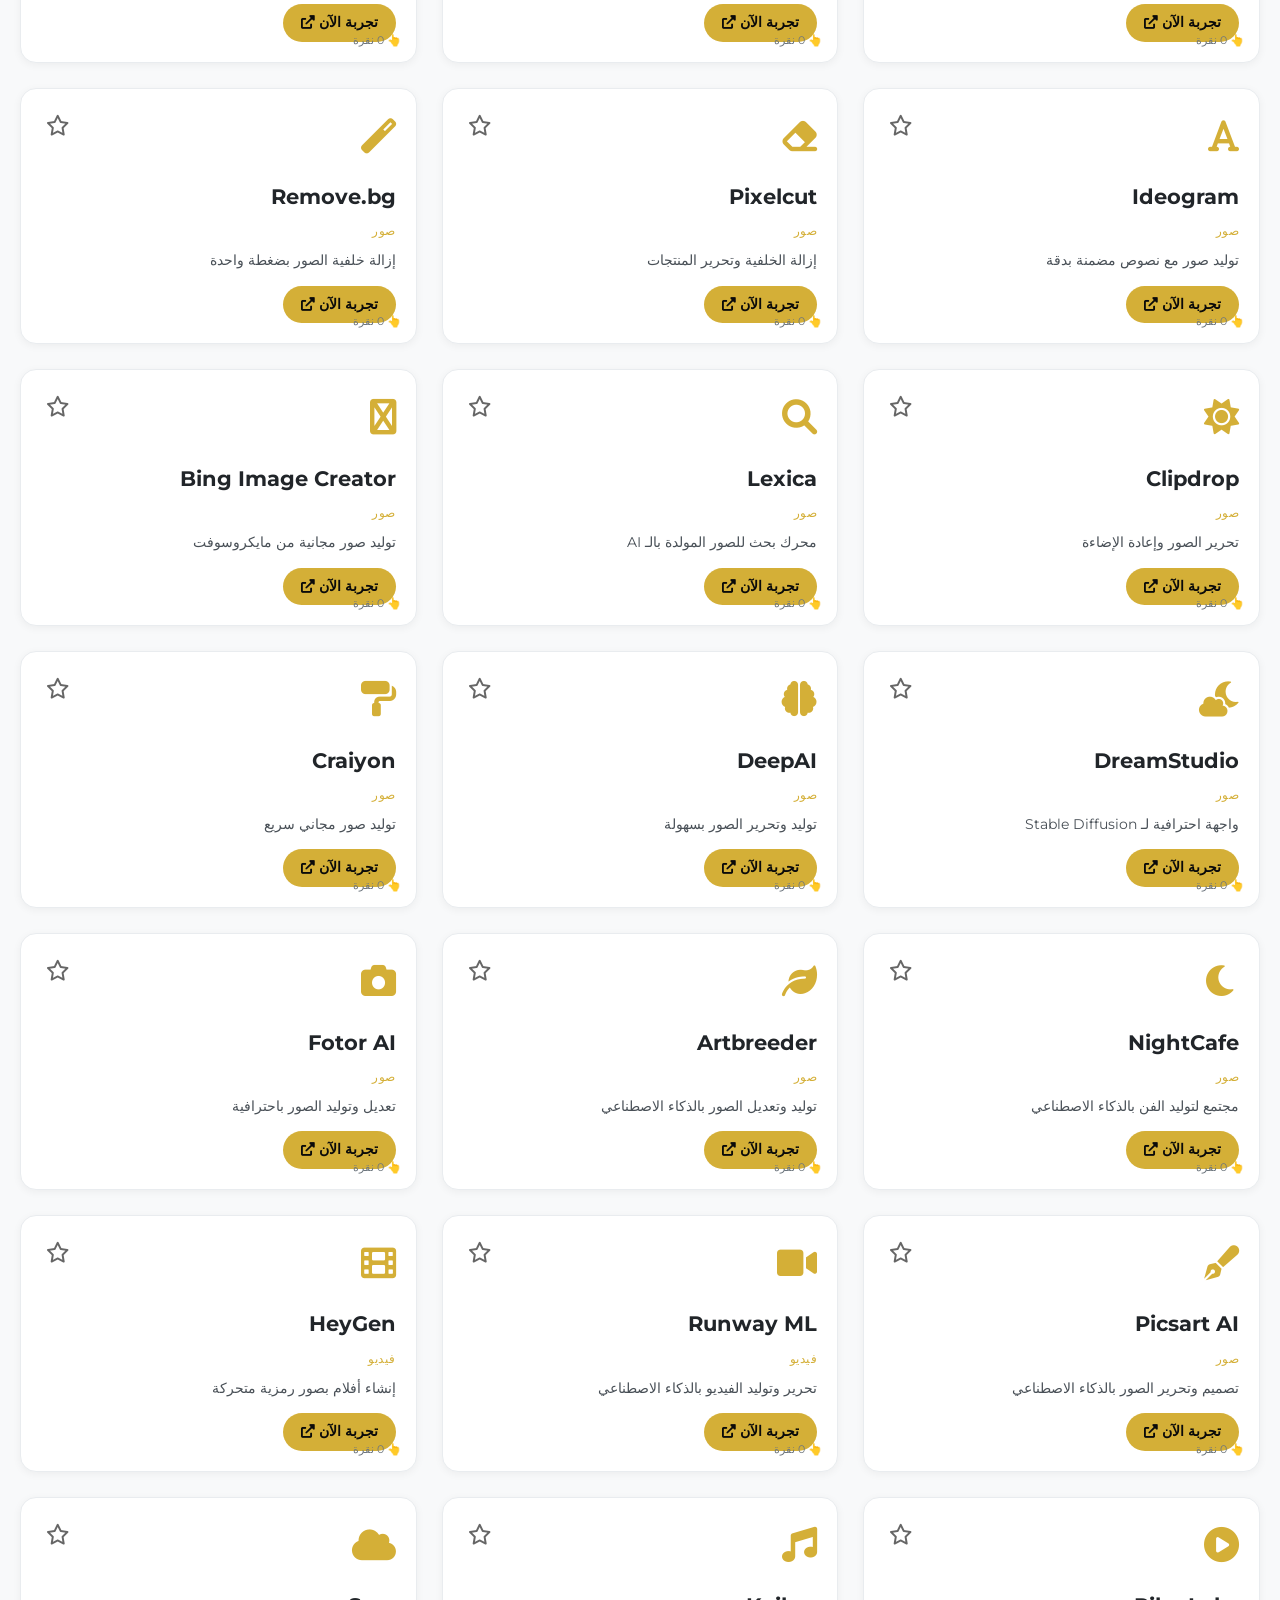
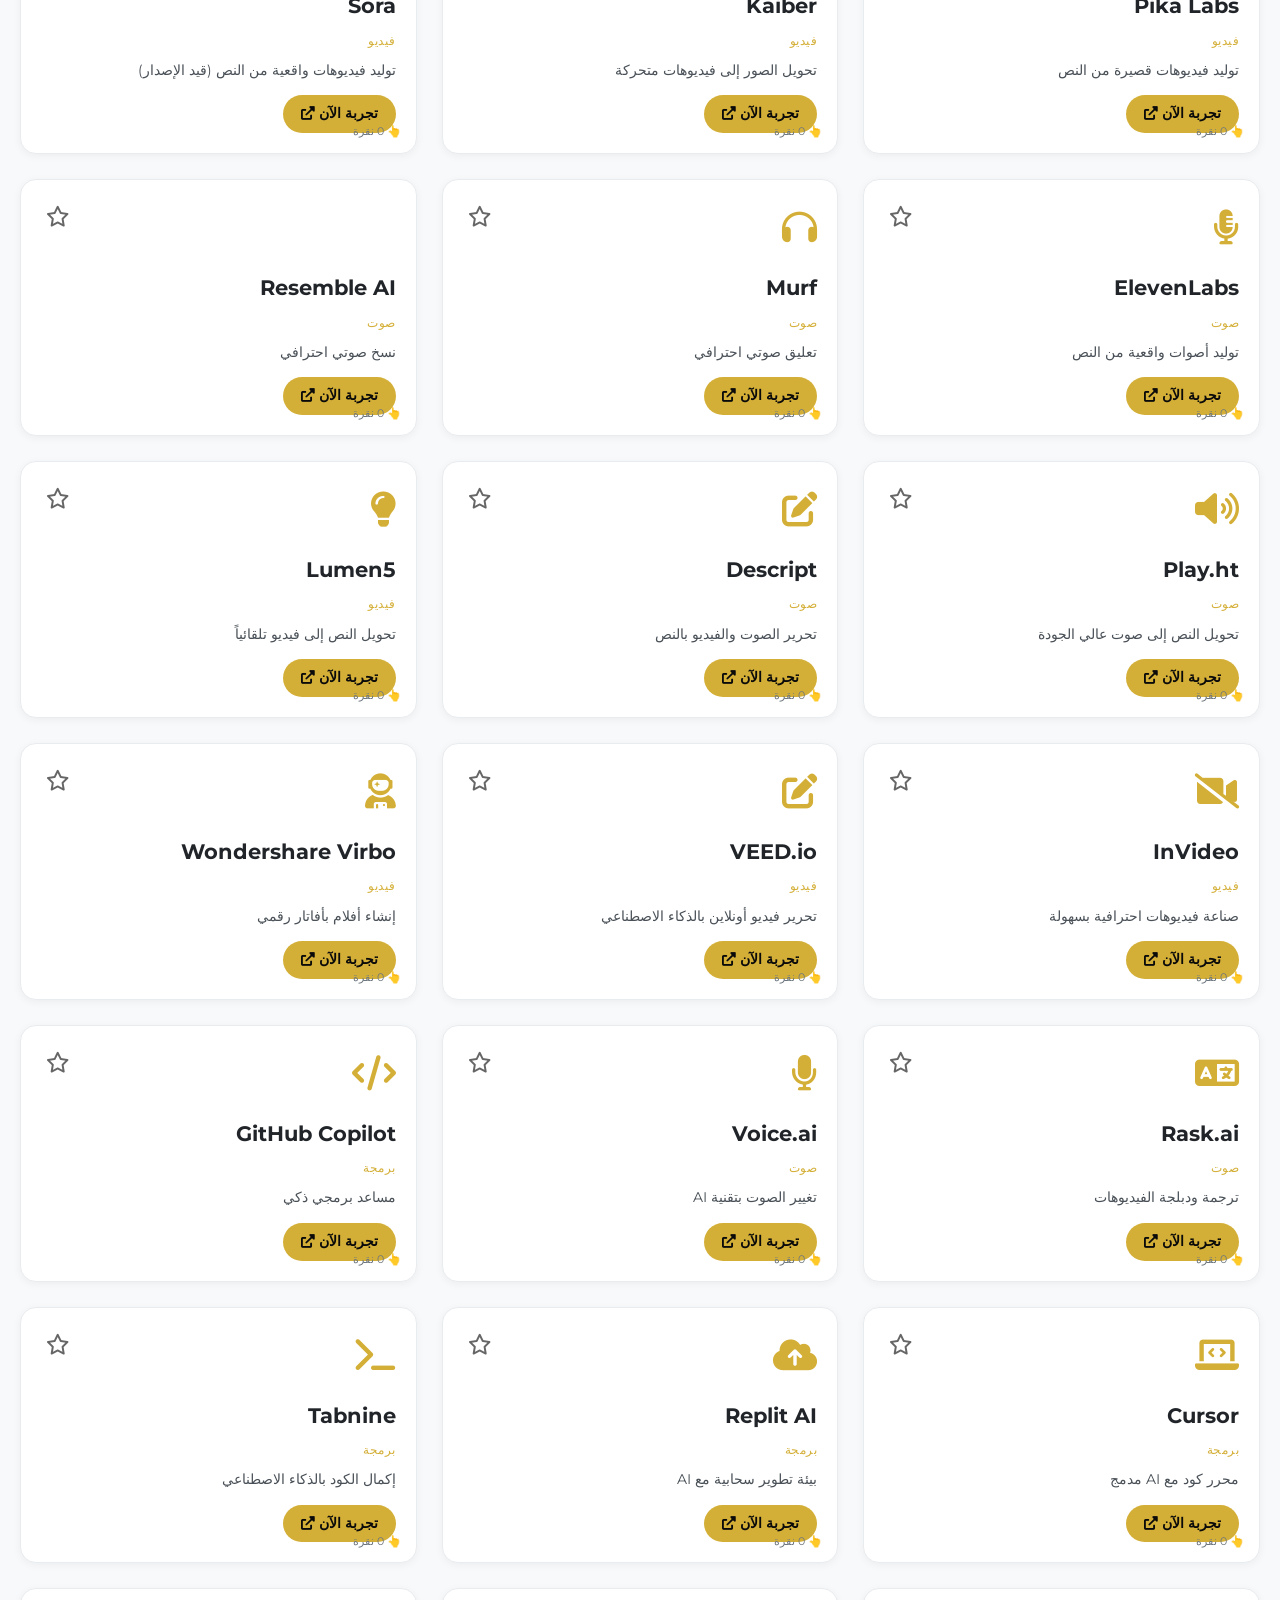
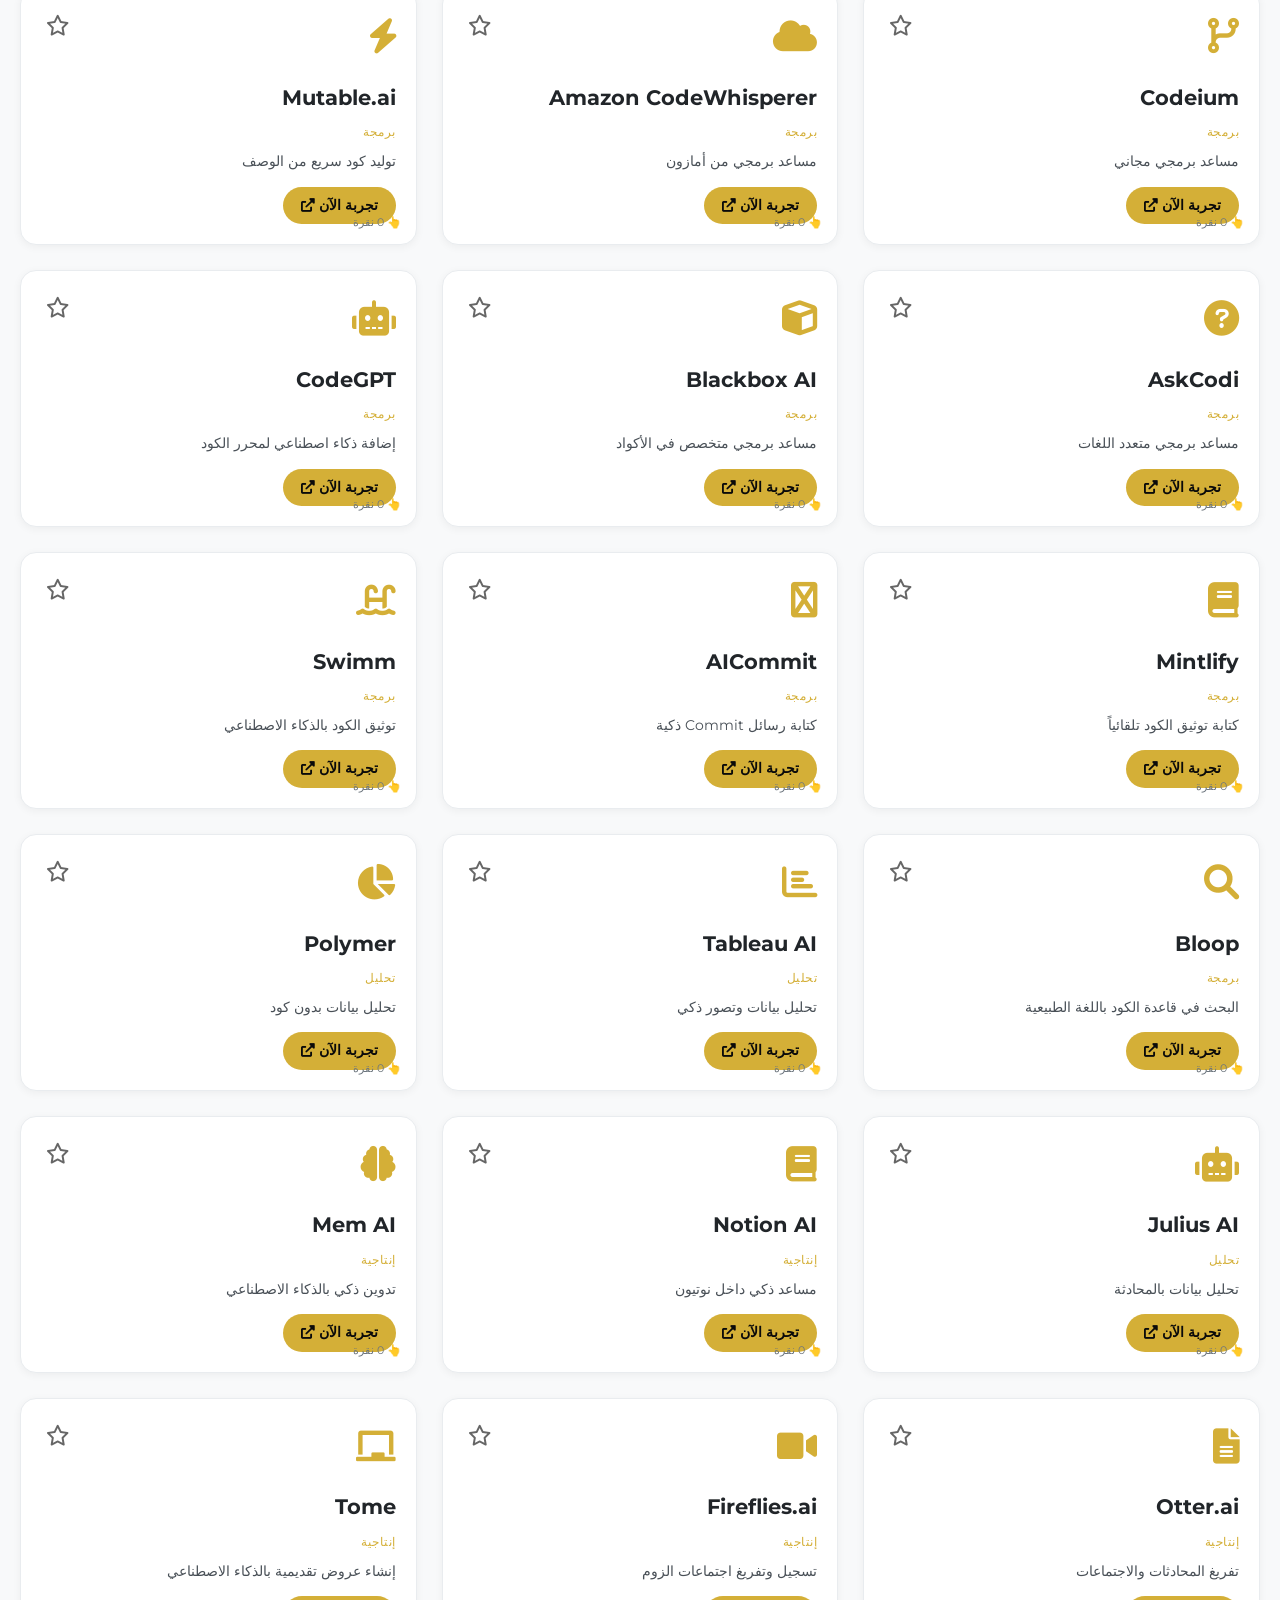
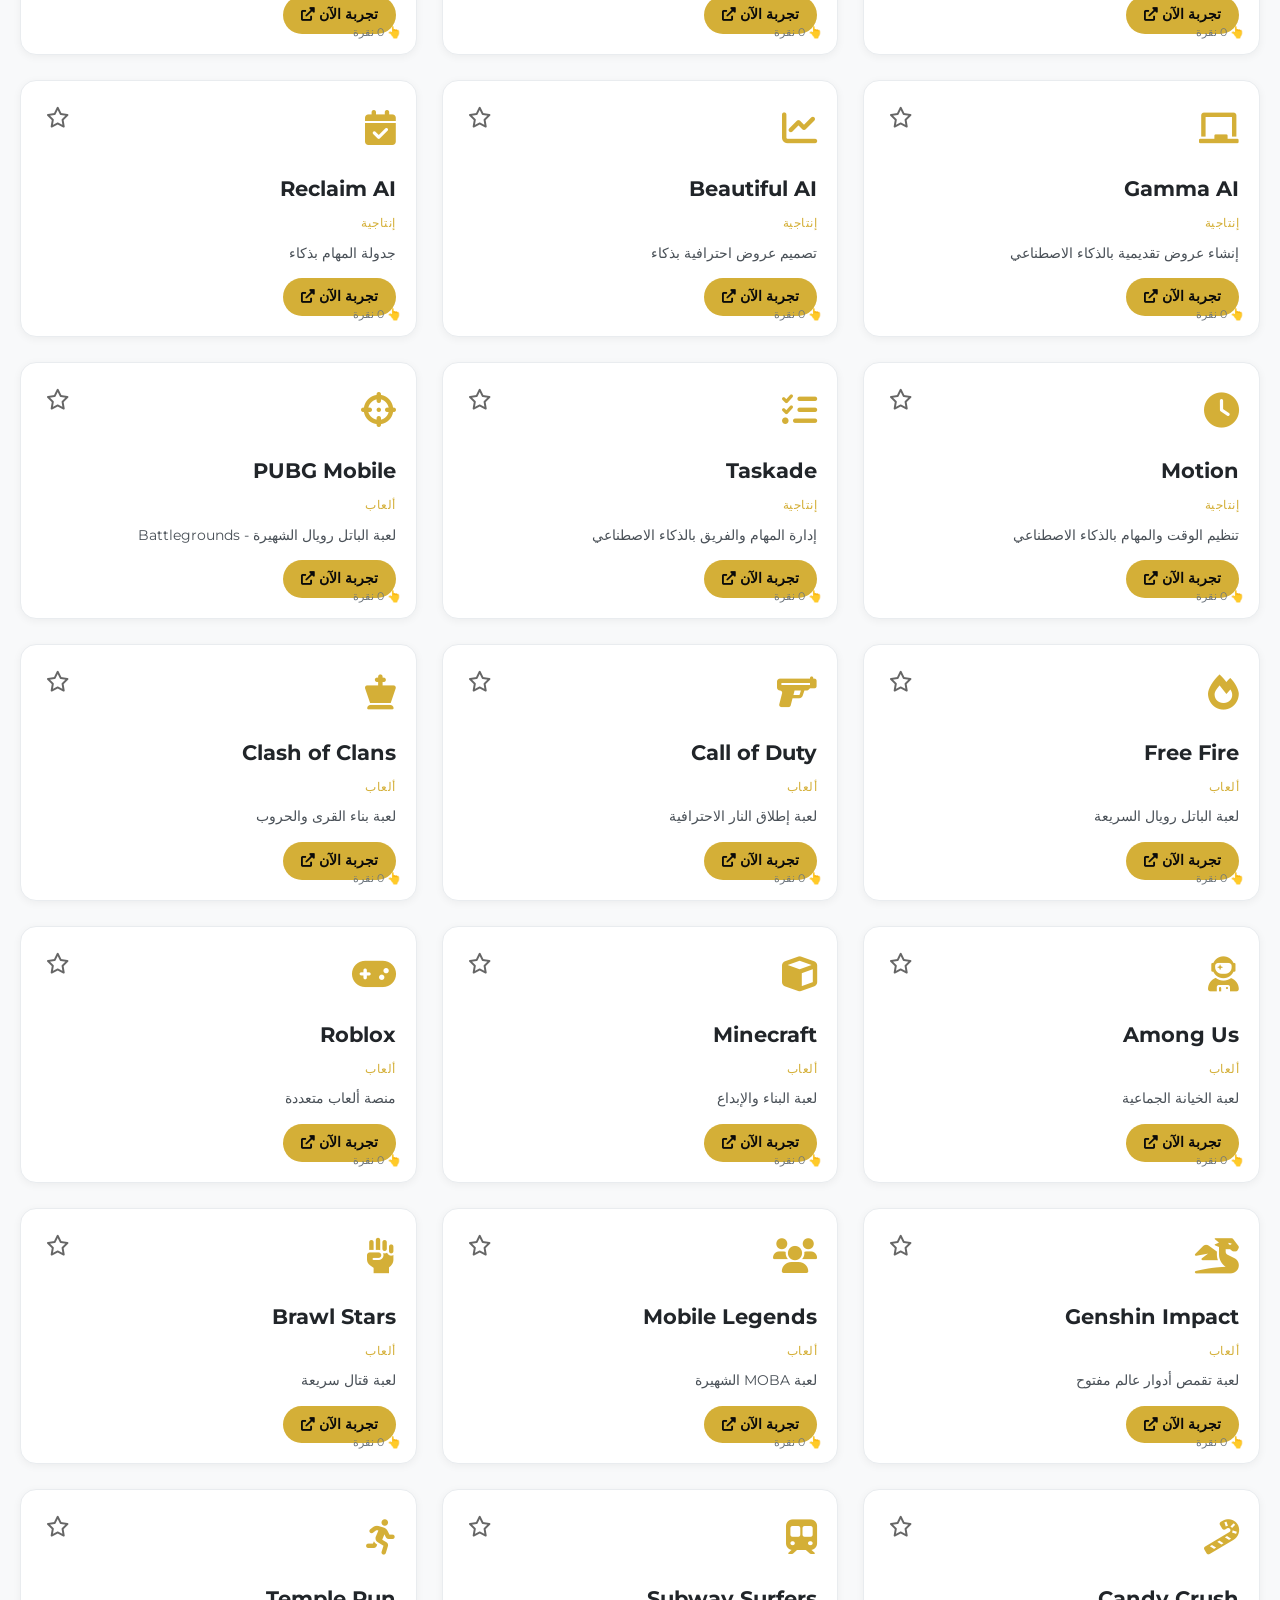
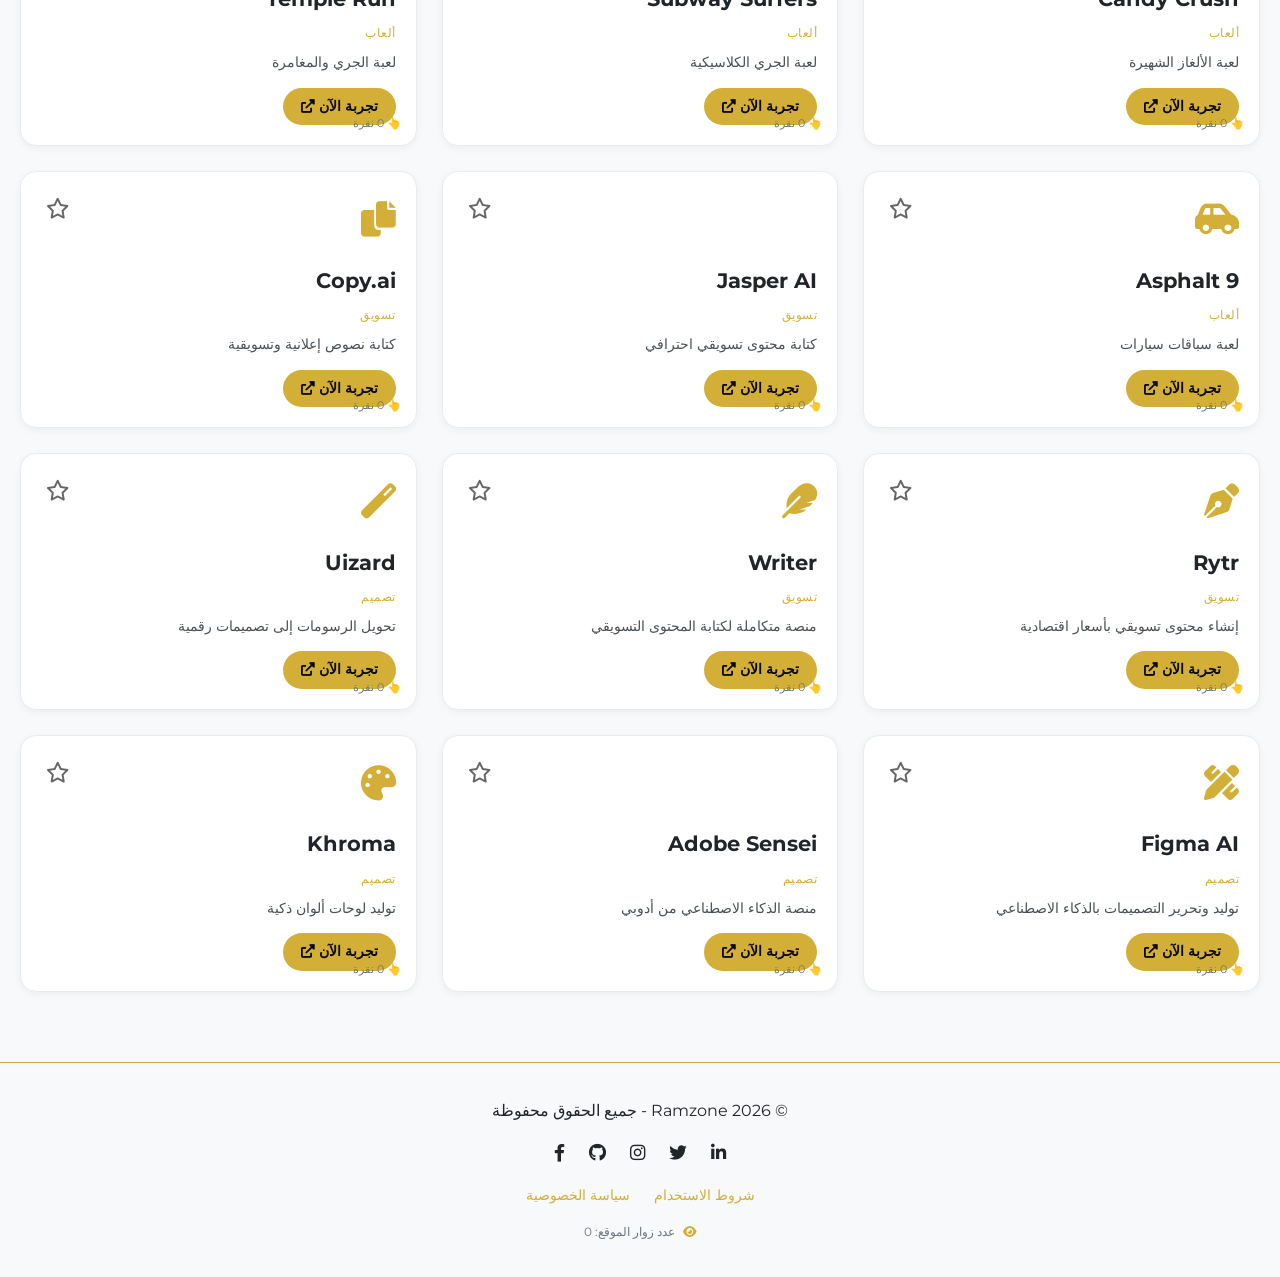
==== commit f6a30711: "Update index.html" ====
--- a/index.html
+++ b/index.html
@@ -100,6 +100,7 @@
                 <a href="blog.html" data-i18n="nav.blog">المدونة</a>
                 <a href="courses.html" data-i18n="nav.courses">الكورسات</a>
                 <a href="apps.html" data-i18n="nav.apps">تطبيقات وألعاب</a>
+                <a href="excel-tools.html" data-i18n="nav.excel">قوالب Excel</a>
                 <a href="login.html" id="authLink" data-i18n="nav.login">تسجيل الدخول</a>
                 <span id="userGreeting" style="display:none;"></span>
                 <span id="userStats" style="display:none;"></span>
@@ -177,6 +178,27 @@
     </footer>
 
     <script src="lang.js"></script>
+    <script>
+        // دوال تبديل اللغة
+        function initLanguage() {
+            const savedLang = localStorage.getItem('language') || 'ar';
+            document.documentElement.lang = savedLang;
+            document.documentElement.dir = savedLang === 'ar' ? 'rtl' : 'ltr';
+            const langBtn = document.getElementById('lang-toggle-btn');
+            if (langBtn) langBtn.textContent = savedLang === 'ar' ? '🇺🇸 EN' : '🇪🇬 عربي';
+            if (typeof updateUILanguage === 'function') updateUILanguage();
+        }
+        
+        function switchLanguage() {
+            const currentLang = localStorage.getItem('language') || 'ar';
+            const newLang = currentLang === 'ar' ? 'en' : 'ar';
+            localStorage.setItem('language', newLang);
+            location.reload();
+        }
+        
+        document.getElementById('lang-toggle-btn')?.addEventListener('click', switchLanguage);
+        initLanguage();
+    </script>
     <script src="script.js"></script>
 </body>
 </html>
--- a/style.css
+++ b/style.css
@@ -12,7 +12,9 @@
     transition: background 0.3s ease, color 0.3s ease;
 }
 
+/* ========== متغيرات الألوان ========== */
 :root {
+    /* الوضع الليلي (Dark Mode) */
     --bg-primary: #0A0A0A;
     --bg-secondary: #1A1A1A;
     --bg-card: #1A1A1A;
@@ -31,6 +33,7 @@
 }
 
 [data-theme="light"] {
+    /* الوضع النهاري (Light Mode) - ألوان فاتحة محسنة */
     --bg-primary: #F8F9FA;
     --bg-secondary: #FFFFFF;
     --bg-card: #FFFFFF;
@@ -49,6 +52,7 @@
 }
 
 [data-theme="dark"] {
+    /* الوضع الليلي (Dark Mode) */
     --bg-primary: #0A0A0A;
     --bg-secondary: #1A1A1A;
     --bg-card: #1A1A1A;
@@ -66,6 +70,7 @@
     --hover-text: #0A0A0A;
 }
 
+/* شريط التنقل */
 .navbar {
     background: var(--bg-navbar);
     backdrop-filter: blur(10px);
@@ -133,6 +138,7 @@
     border-bottom: 2px solid var(--gold);
 }
 
+/* القوائم المنسدلة - ثابتة */
 .dropdown {
     position: relative;
     display: inline-block;
@@ -182,6 +188,7 @@
     display: block;
 }
 
+/* بحث */
 .search-box {
     display: flex;
     align-items: center;
@@ -225,6 +232,7 @@
     background: var(--gold-light);
 }
 
+/* القسم الرئيسي */
 .hero {
     background: linear-gradient(135deg, var(--bg-primary) 0%, var(--bg-secondary) 100%);
     padding: 80px 20px;
@@ -262,6 +270,7 @@
     transform: scale(1.02);
 }
 
+/* شريط الإحصائيات */
 .stats-bar {
     display: flex;
     justify-content: center;
@@ -294,6 +303,7 @@
     color: var(--text-secondary);
 }
 
+/* تصفية */
 .filter-section {
     display: flex;
     justify-content: center;
@@ -319,6 +329,7 @@
     border-color: var(--gold);
 }
 
+/* بطاقات الأدوات */
 .tools-container {
     max-width: 1300px;
     margin: 0 auto;
@@ -345,51 +356,41 @@
 }
 
 .tool-icon {
-    font-size: 2.5rem;
+    font-size: 2.2rem;
     color: var(--gold);
     margin-bottom: 15px;
-    text-align: center;
 }
 
 .tool-card h3 {
-    font-size: 1.1rem;
+    font-size: 1.3rem;
     margin-bottom: 8px;
-    text-align: center;
 }
 
 .tool-category {
     color: var(--gold);
-    font-size: 0.7rem;
-    text-align: center;
-    margin-bottom: 8px;
+    font-size: 0.75rem;
+    margin-bottom: 10px;
     text-transform: uppercase;
     letter-spacing: 0.5px;
 }
 
 .tool-description {
     color: var(--text-secondary);
-    margin-bottom: 12px;
-    font-size: 0.8rem;
+    margin-bottom: 15px;
+    font-size: 0.85rem;
     line-height: 1.5;
-    text-align: center;
-    display: -webkit-box;
-    -webkit-line-clamp: 2;
-    -webkit-box-orient: vertical;
-    overflow: hidden;
 }
 
 .tool-link {
     display: inline-block;
     background: var(--gold);
     color: #0A0A0A;
-    padding: 8px 16px;
+    padding: 8px 18px;
     border-radius: 25px;
     text-decoration: none;
     font-weight: bold;
-    font-size: 0.8rem;
+    font-size: 0.85rem;
     transition: 0.3s;
-    width: 100%;
-    text-align: center;
 }
 
 .tool-link:hover {
@@ -398,12 +399,13 @@
 
 .tool-clicks {
     position: absolute;
-    bottom: 10px;
-    right: 12px;
-    font-size: 0.65rem;
+    bottom: 12px;
+    right: 15px;
+    font-size: 0.7rem;
     color: var(--text-muted);
 }
 
+/* فوتر */
 .footer {
     background: var(--bg-primary);
     padding: 35px 20px;
@@ -453,6 +455,7 @@
     text-decoration: underline;
 }
 
+/* موبايل */
 .menu-toggle {
     display: none;
     font-size: 1.5rem;
@@ -460,6 +463,7 @@
     color: var(--gold);
 }
 
+/* زر تبديل الوضع */
 .theme-switch-wrapper {
     display: flex;
     align-items: center;
@@ -514,41 +518,162 @@
     transform: translateX(26px);
 }
 
+/* استجابة للشاشات */
 @media (max-width: 1024px) {
-    .nav-container { flex-wrap: wrap; }
-    .nav-links { order: 3; width: 100%; justify-content: center; margin-top: 15px; gap: 1.5rem; }
-    .search-box { order: 2; }
-    .theme-switch-wrapper { order: 1; }
+    .nav-container {
+        flex-wrap: wrap;
+    }
+    .nav-links {
+        order: 3;
+        width: 100%;
+        justify-content: center;
+        margin-top: 15px;
+        gap: 1.5rem;
+    }
+    .search-box {
+        order: 2;
+    }
+    .theme-switch-wrapper {
+        order: 1;
+    }
 }
 
 @media (max-width: 768px) {
-    .nav-container { flex-direction: row; flex-wrap: wrap; justify-content: space-between; }
-    .menu-toggle { display: block; order: 1; }
-    .logo { order: 2; flex: 1; justify-content: center; display: flex; }
-    .search-box { order: 3; width: 100%; margin-top: 12px; }
-    .search-box input { width: 100%; }
-    .theme-switch-wrapper { order: 4; justify-content: center; margin: 12px 0; }
-    .nav-links { display: none; width: 100%; flex-direction: column; gap: 1rem; padding: 1rem 0; order: 5; }
-    .nav-links.active { display: flex; }
-    .dropdown { width: 100%; }
-    .dropdown .dropbtn { width: 100%; justify-content: center; }
-    .dropdown-content { position: static; width: 100%; margin-top: 8px; box-shadow: none; border: 1px solid var(--border-color); }
-    .hero { padding: 50px 15px; }
-    .hero-content h1 { font-size: 1.6rem; }
-    .hero-content p { font-size: 0.95rem; }
-    .stats-bar { gap: 20px; }
-    .stat-item span { font-size: 1.3rem; }
-    .tools-container { grid-template-columns: repeat(auto-fill, minmax(280px, 1fr)); gap: 20px; }
+    .nav-container {
+        flex-direction: row;
+        flex-wrap: wrap;
+        justify-content: space-between;
+    }
+    
+    .menu-toggle {
+        display: block;
+        order: 1;
+    }
+    
+    .logo {
+        order: 2;
+        flex: 1;
+        justify-content: center;
+        display: flex;
+    }
+    
+    .search-box {
+        order: 3;
+        width: 100%;
+        margin-top: 12px;
+    }
+    
+    .search-box input {
+        width: 100%;
+    }
+    
+    .theme-switch-wrapper {
+        order: 4;
+        justify-content: center;
+        margin: 12px 0;
+    }
+    
+    .nav-links {
+        display: none;
+        width: 100%;
+        flex-direction: column;
+        gap: 1rem;
+        padding: 1rem 0;
+        order: 5;
+    }
+    
+    .nav-links.active {
+        display: flex;
+    }
+    
+    .dropdown {
+        width: 100%;
+    }
+    
+    .dropdown .dropbtn {
+        width: 100%;
+        justify-content: center;
+    }
+    
+    .dropdown-content {
+        position: static;
+        width: 100%;
+        margin-top: 8px;
+        box-shadow: none;
+        border: 1px solid var(--border-color);
+    }
+    
+    .hero {
+        padding: 50px 15px;
+    }
+    
+    .hero-content h1 {
+        font-size: 1.6rem;
+    }
+    
+    .hero-content p {
+        font-size: 0.95rem;
+    }
+    
+    .stats-bar {
+        gap: 20px;
+    }
+    
+    .stat-item span {
+        font-size: 1.3rem;
+    }
+    
+    .tools-container {
+        grid-template-columns: repeat(auto-fill, minmax(280px, 1fr));
+        gap: 20px;
+    }
 }
 
 @media (max-width: 480px) {
-    .nav-container { padding: 0.8rem 1rem; }
-    .logo-text { font-size: 1.1rem; }
-    .logo-img { width: 35px; height: 35px; }
-    .hero { padding: 40px 15px; }
-    .hero-content h1 { font-size: 1.4rem; }
-    .filter-section { gap: 8px; padding: 20px 15px; }
-    .filter-btn { padding: 6px 12px; font-size: 0.75rem; }
-    .tools-container { grid-template-columns: 1fr; }
-    .tool-icon { font-size: 2rem; }
-}
+    .nav-container {
+        padding: 0.8rem 1rem;
+    }
+    
+    .logo-text {
+        font-size: 1.1rem;
+    }
+    
+    .logo-img {
+        width: 35px;
+        height: 35px;
+    }
+    
+    .hero {
+        padding: 40px 15px;
+    }
+    
+    .hero-content h1 {
+        font-size: 1.4rem;
+    }
+    
+    .filter-section {
+        gap: 8px;
+        padding: 20px 15px;
+    }
+    
+    .filter-btn {
+        padding: 6px 12px;
+        font-size: 0.75rem;
+    }
+    
+    .tools-container {
+        grid-template-columns: 1fr;
+    }
+    
+    .stat-item i {
+        font-size: 1.3rem;
+    }
+    
+    .stat-item span {
+        font-size: 1.1rem;
+    }
+    
+    .stat-item p {
+        font-size: 0.7rem;
+    }
+}
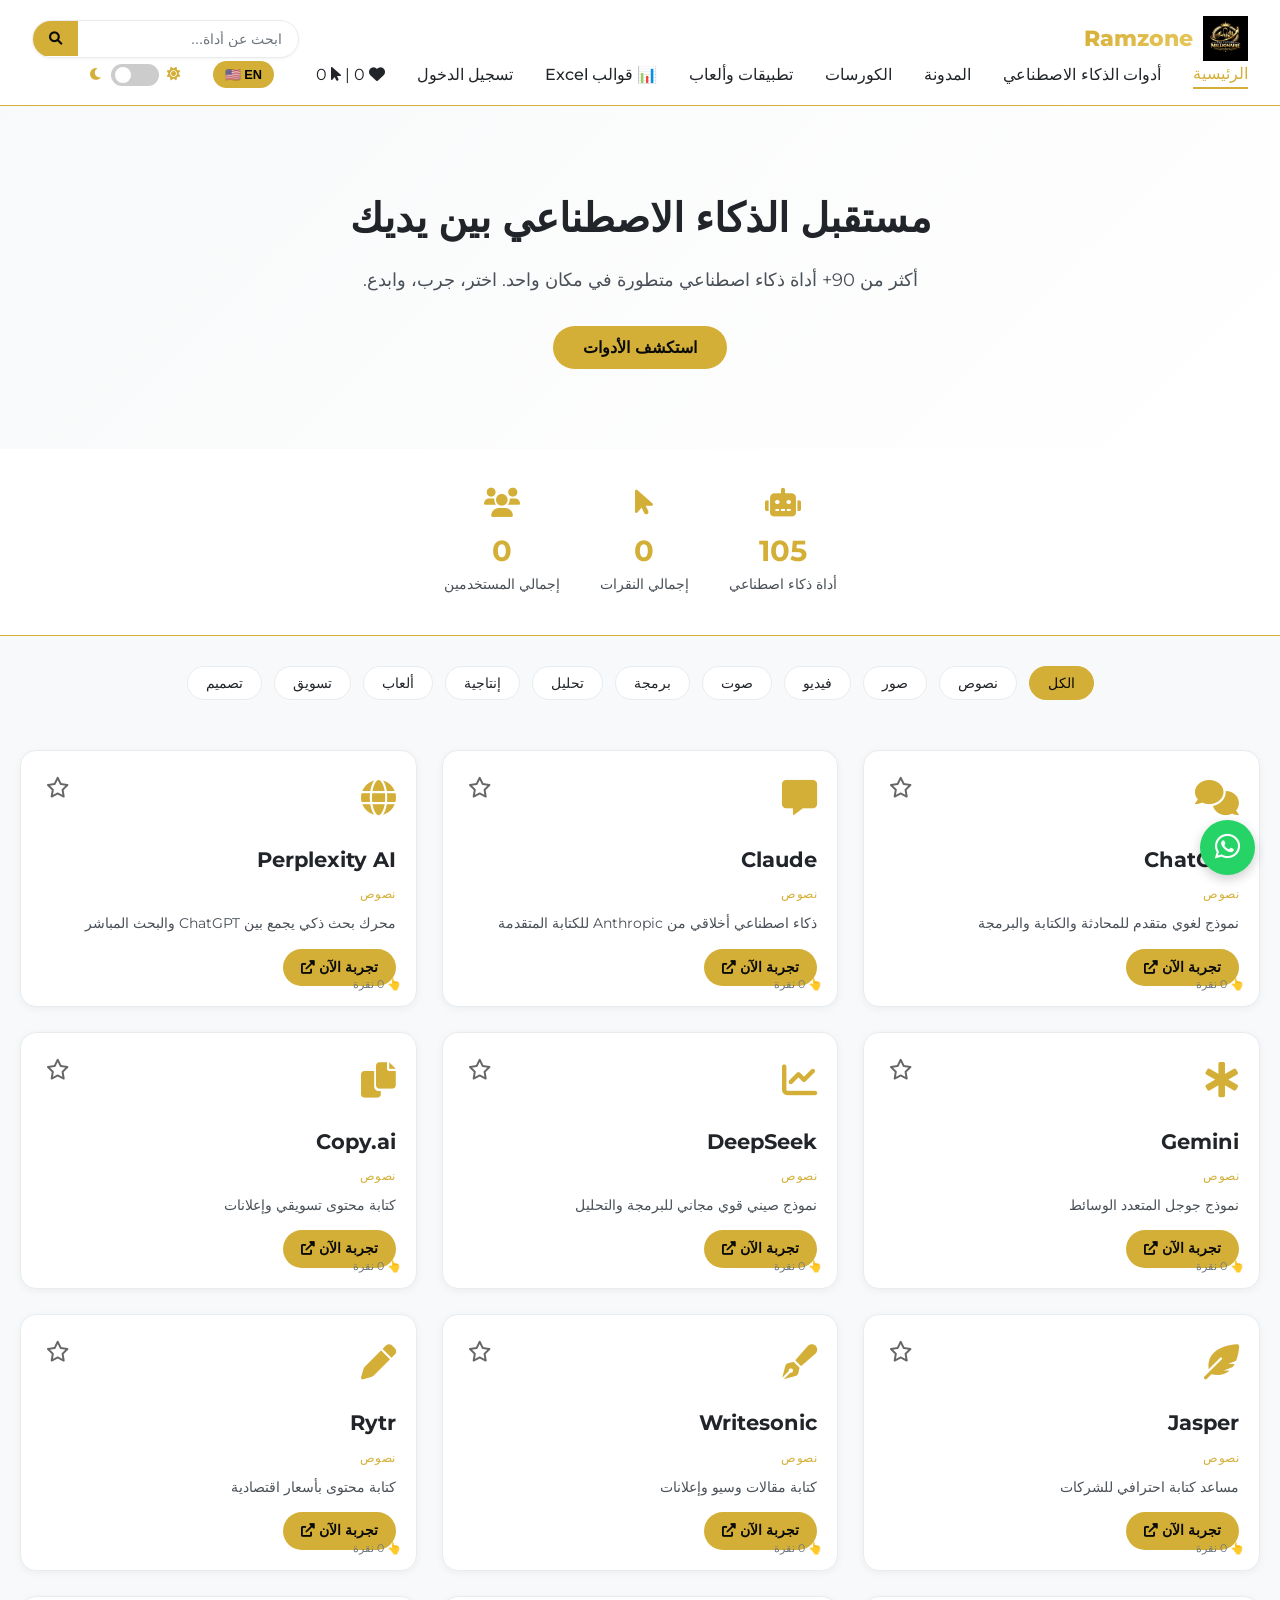
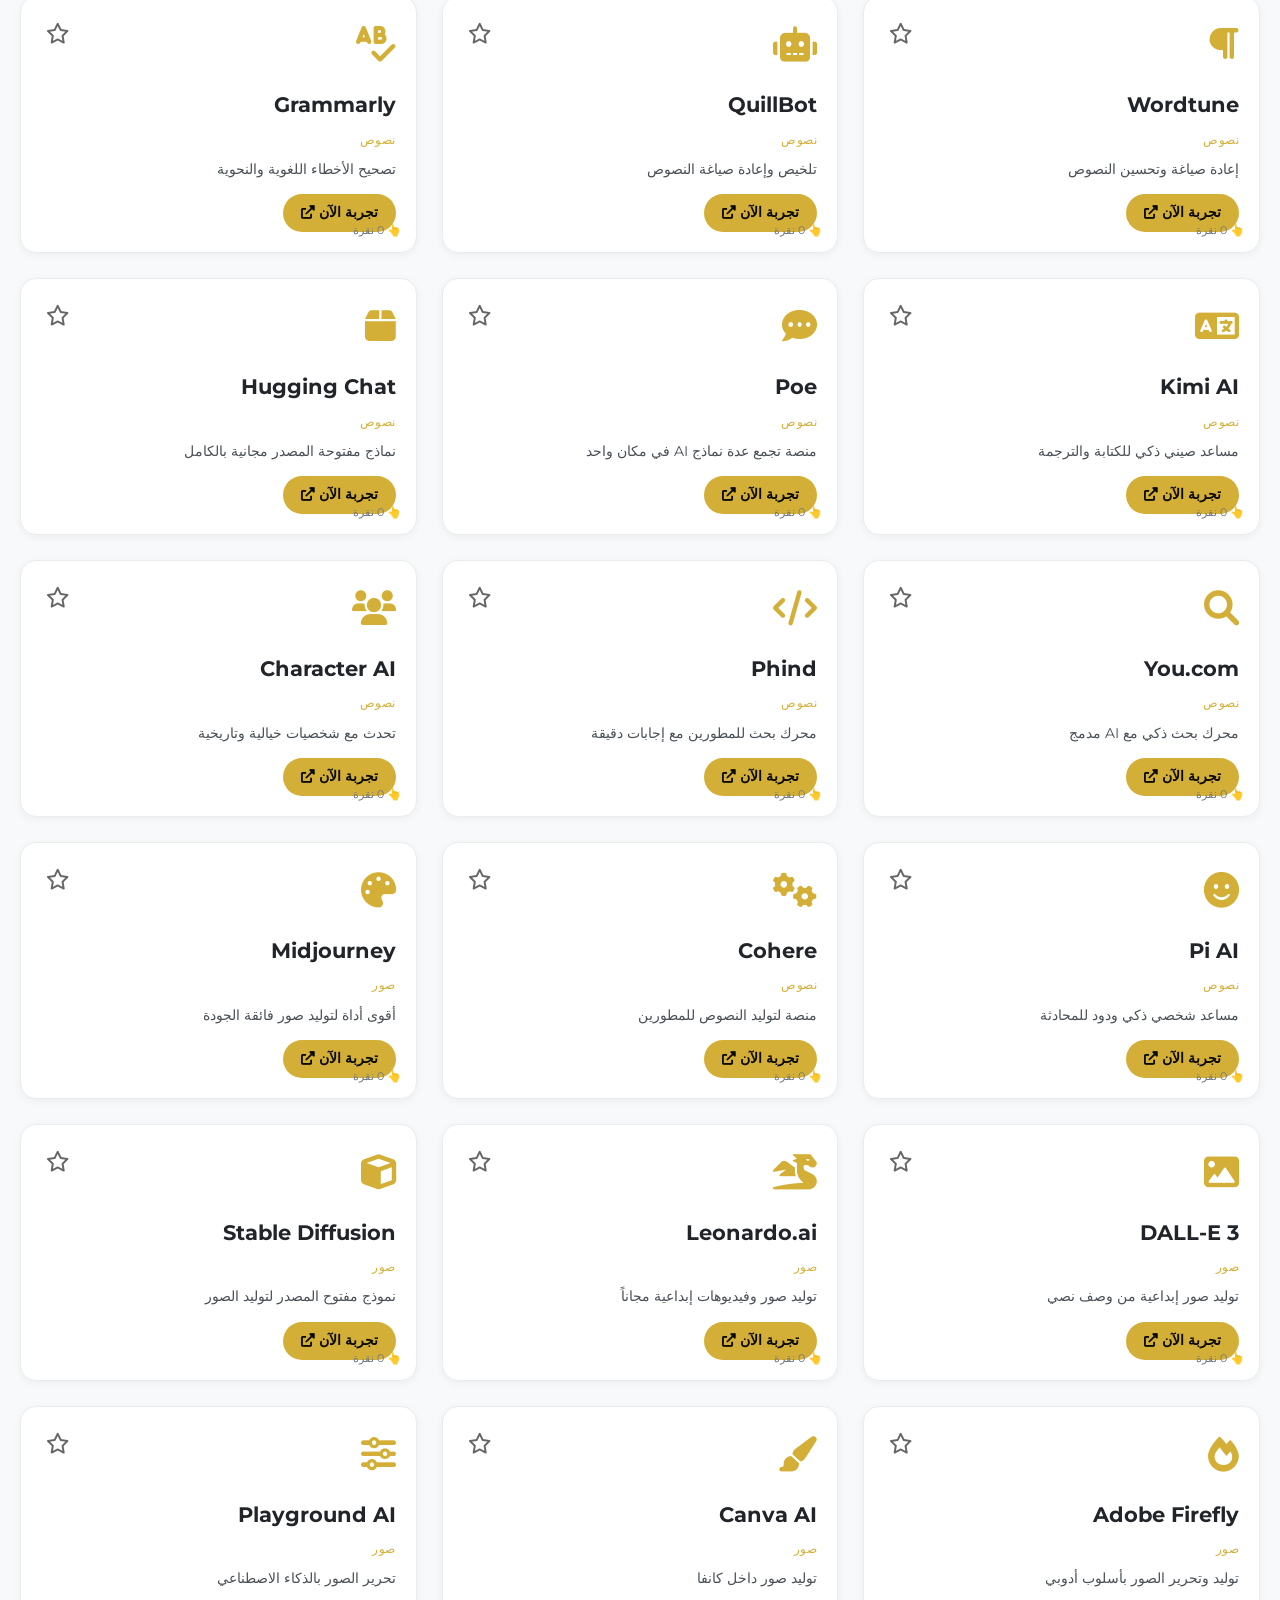
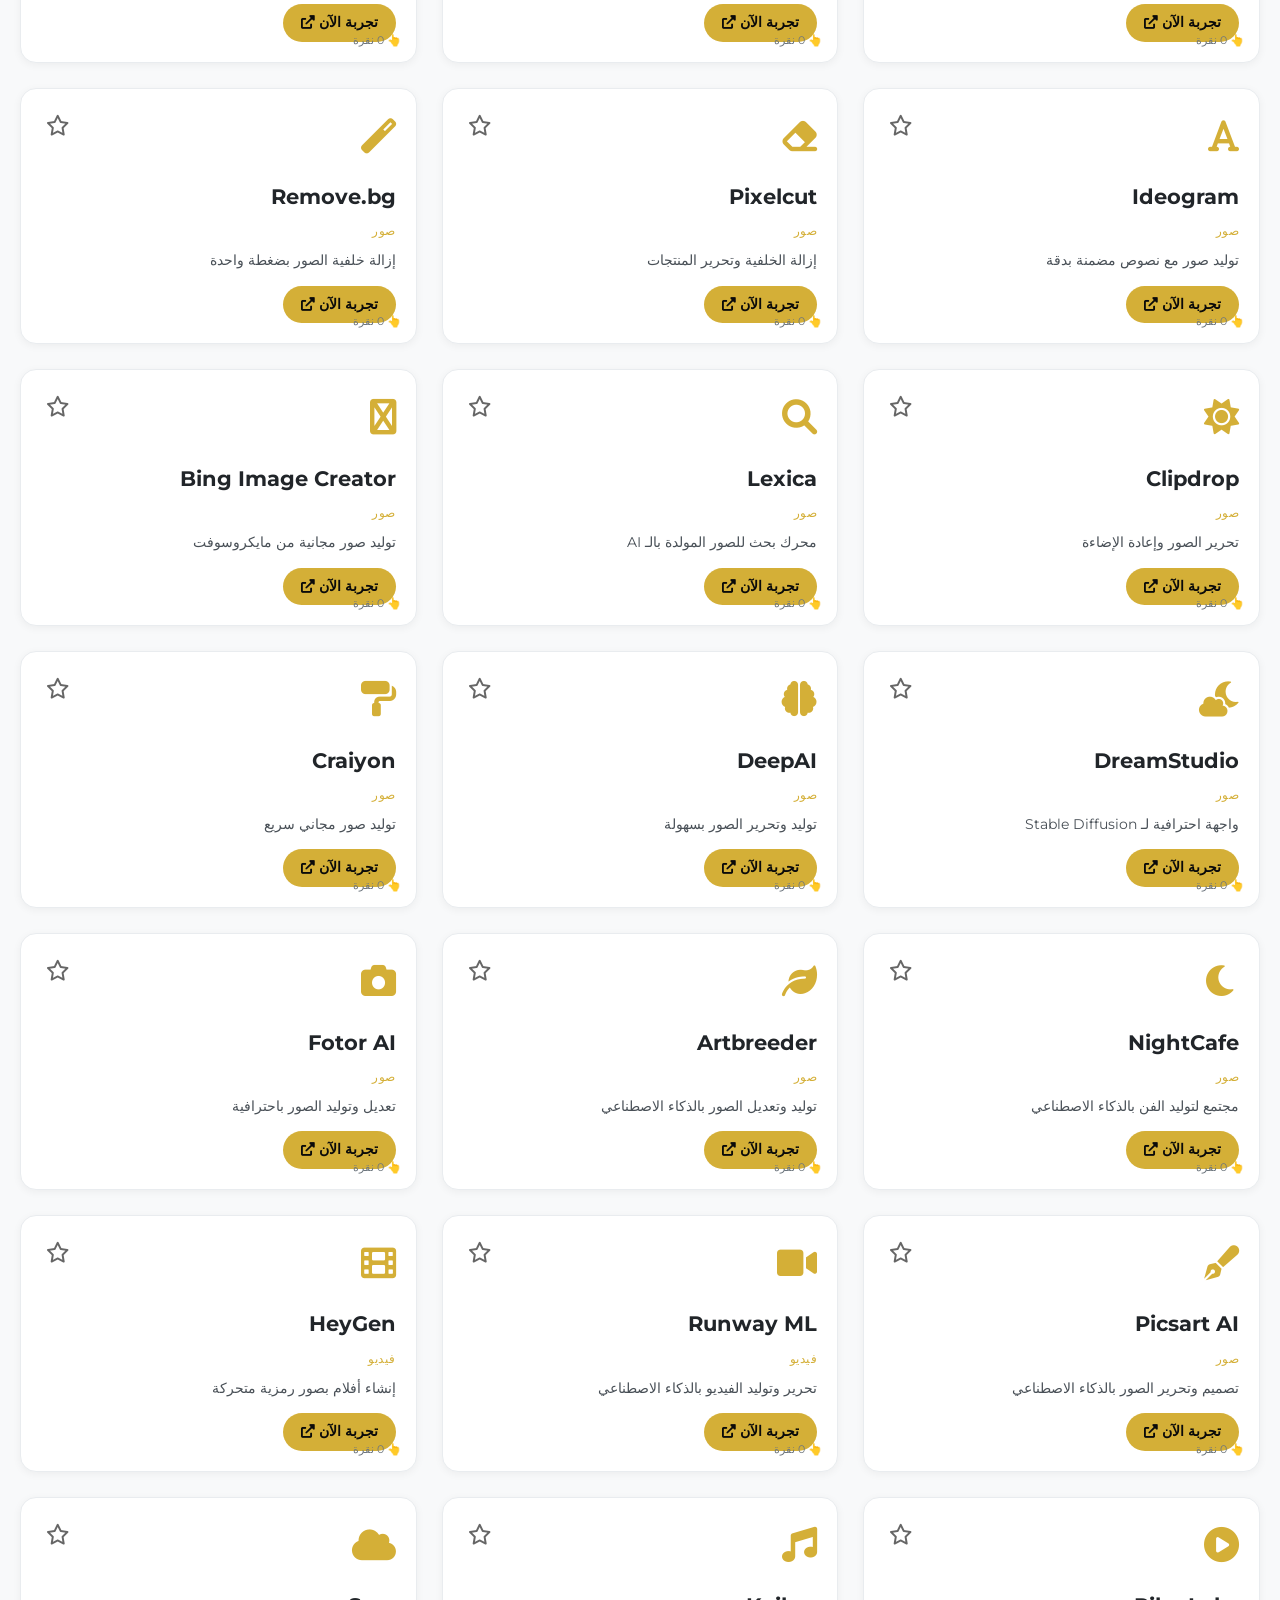
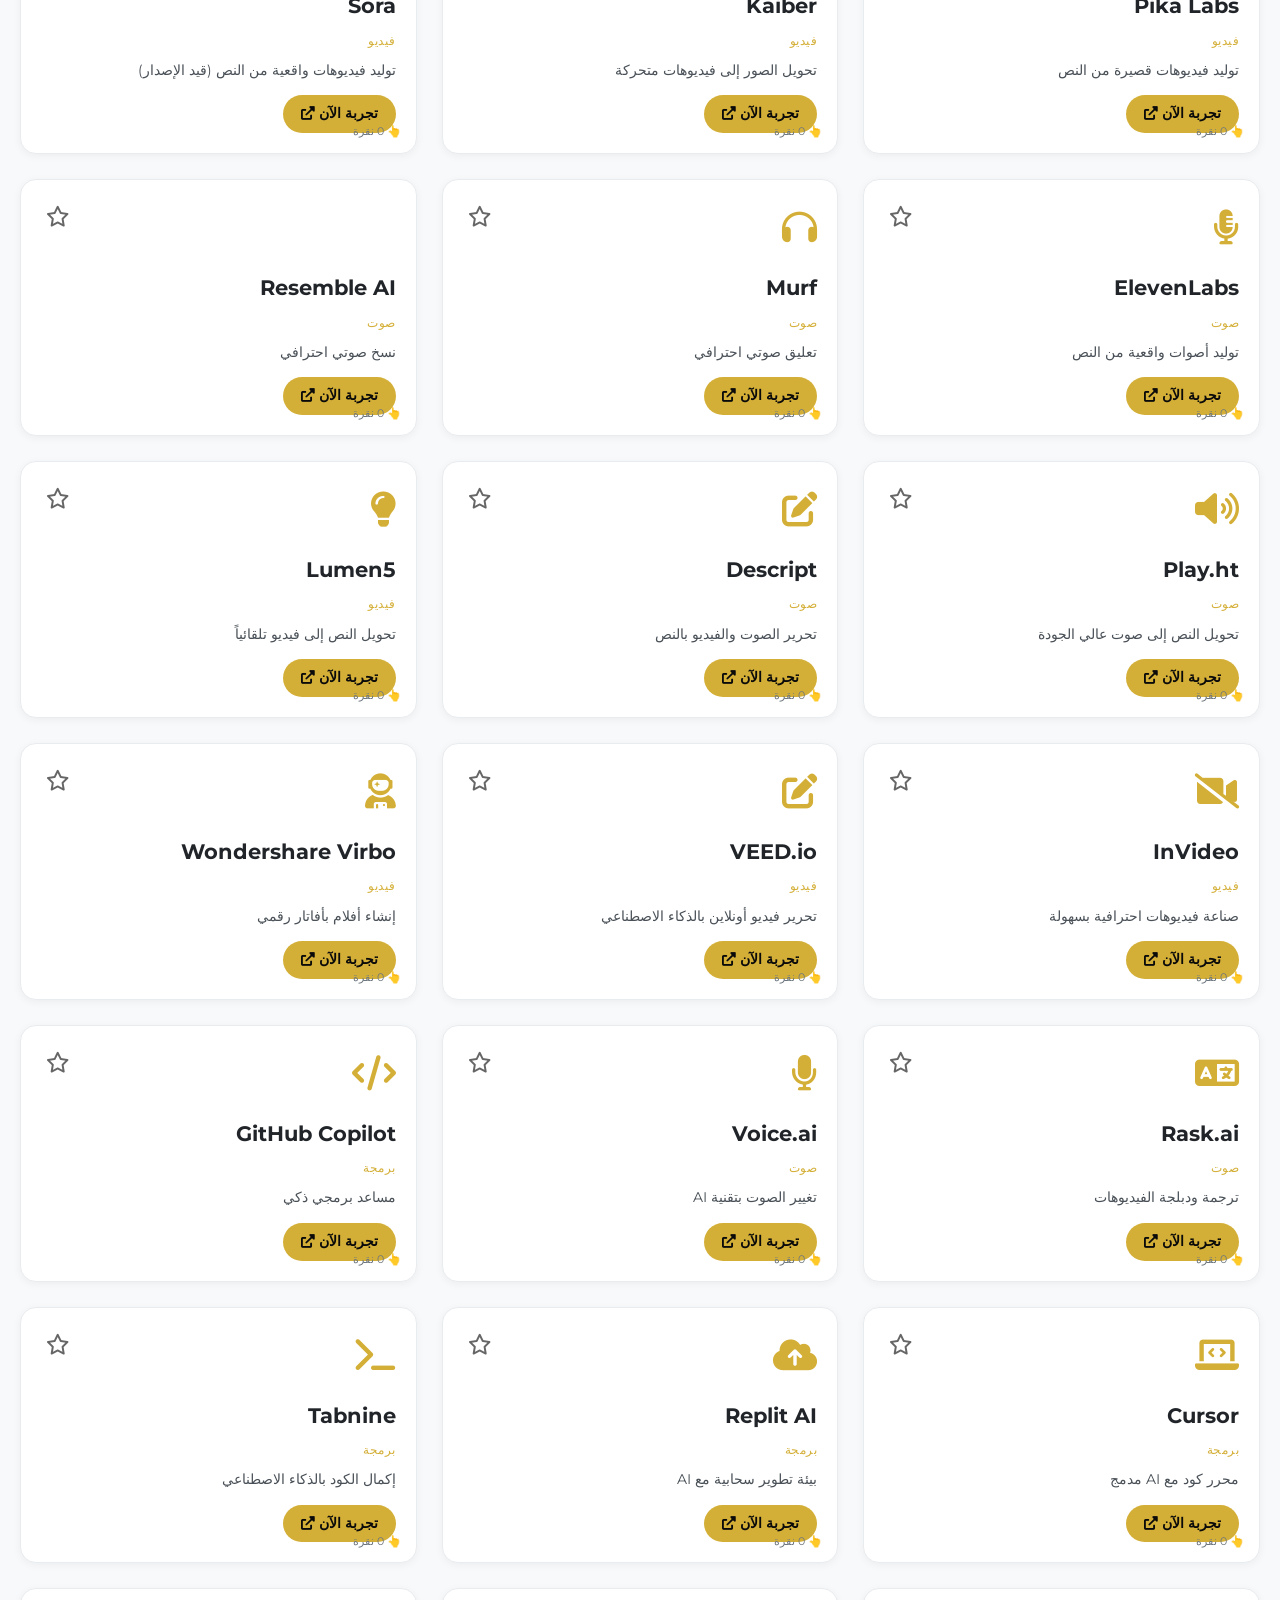
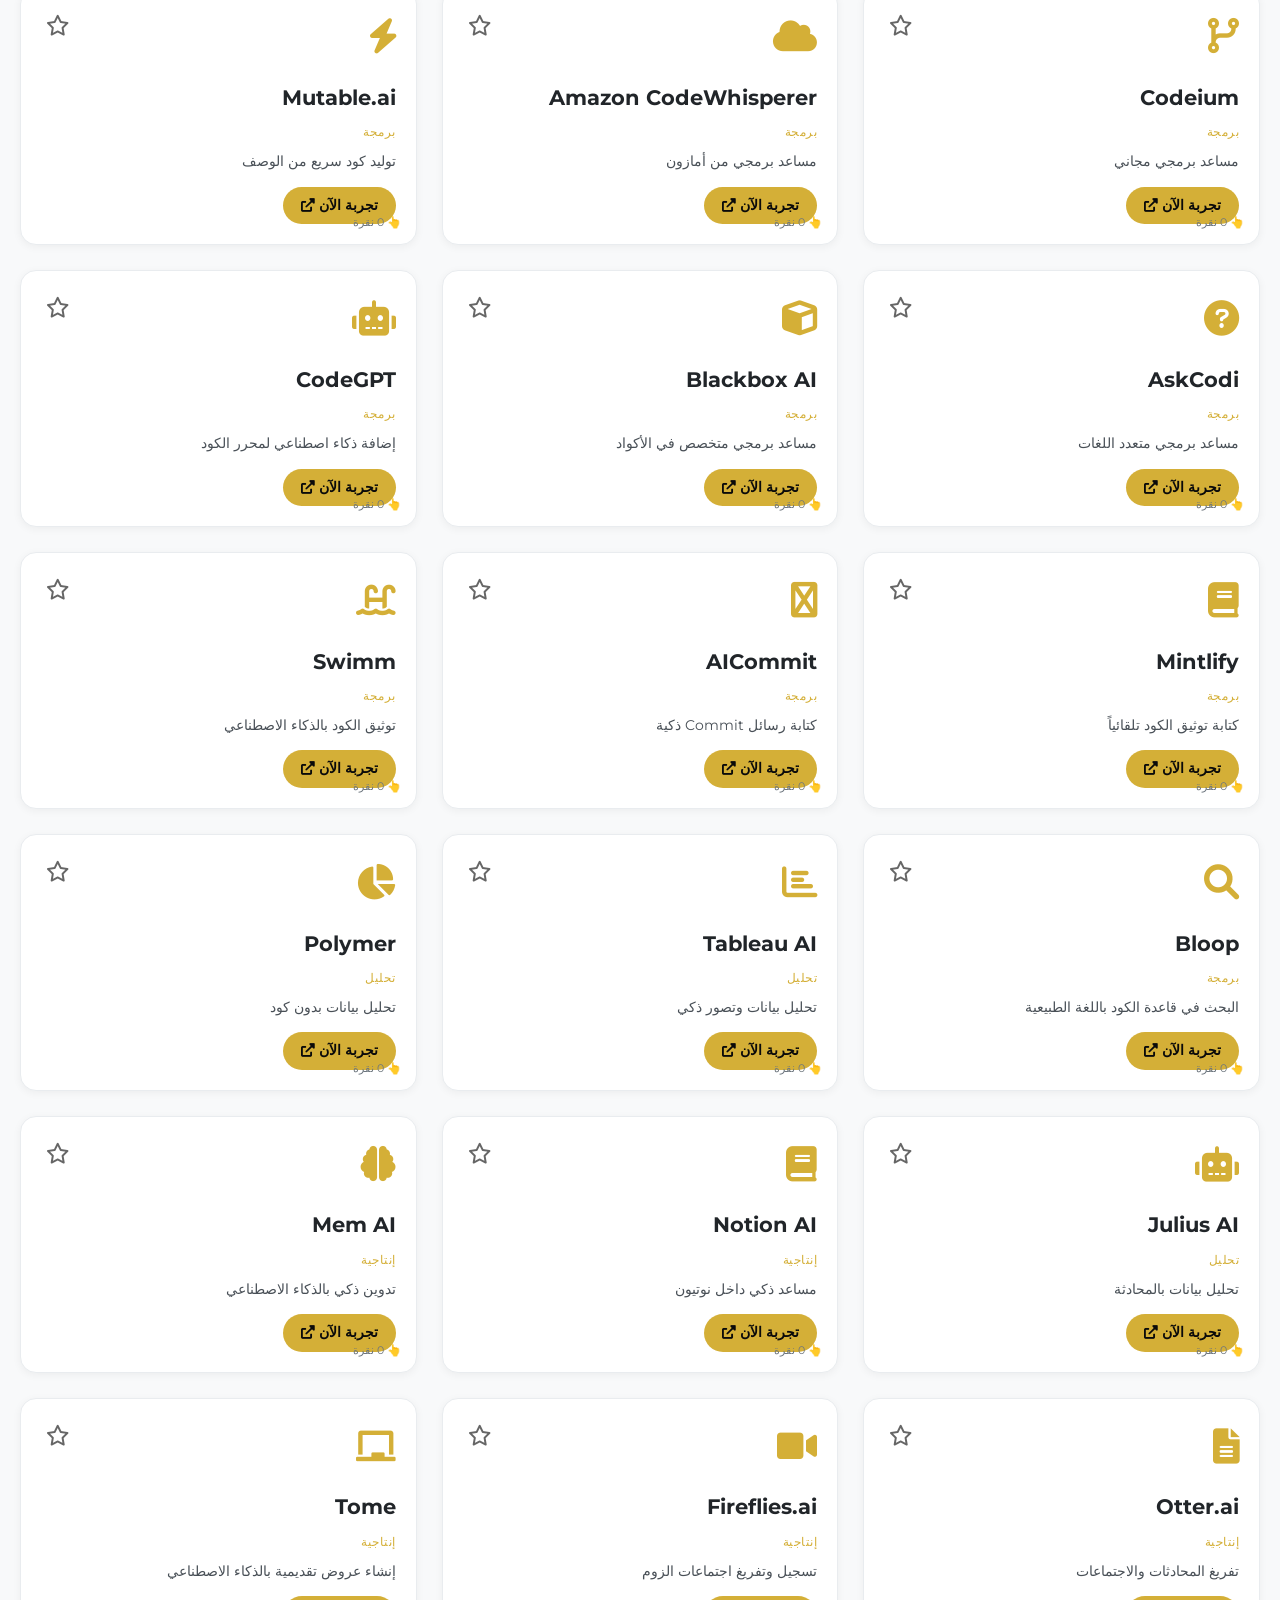
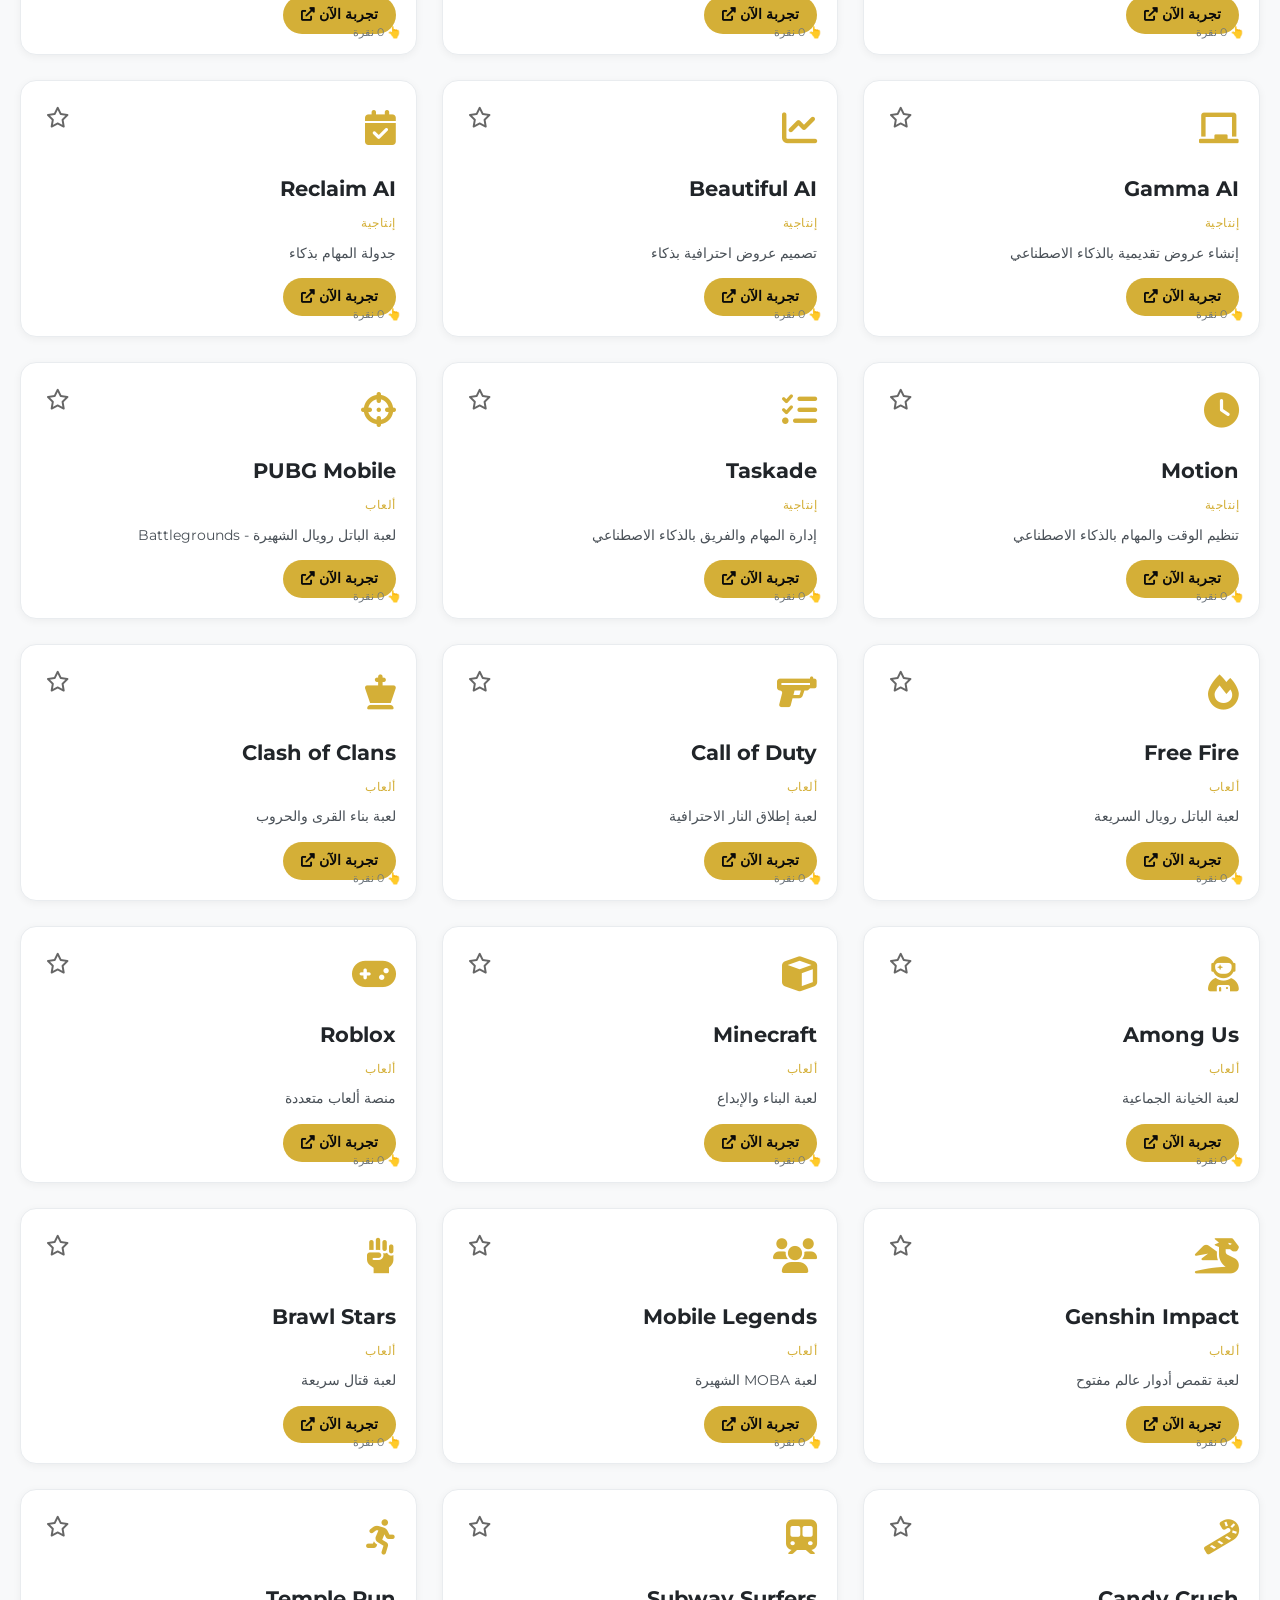
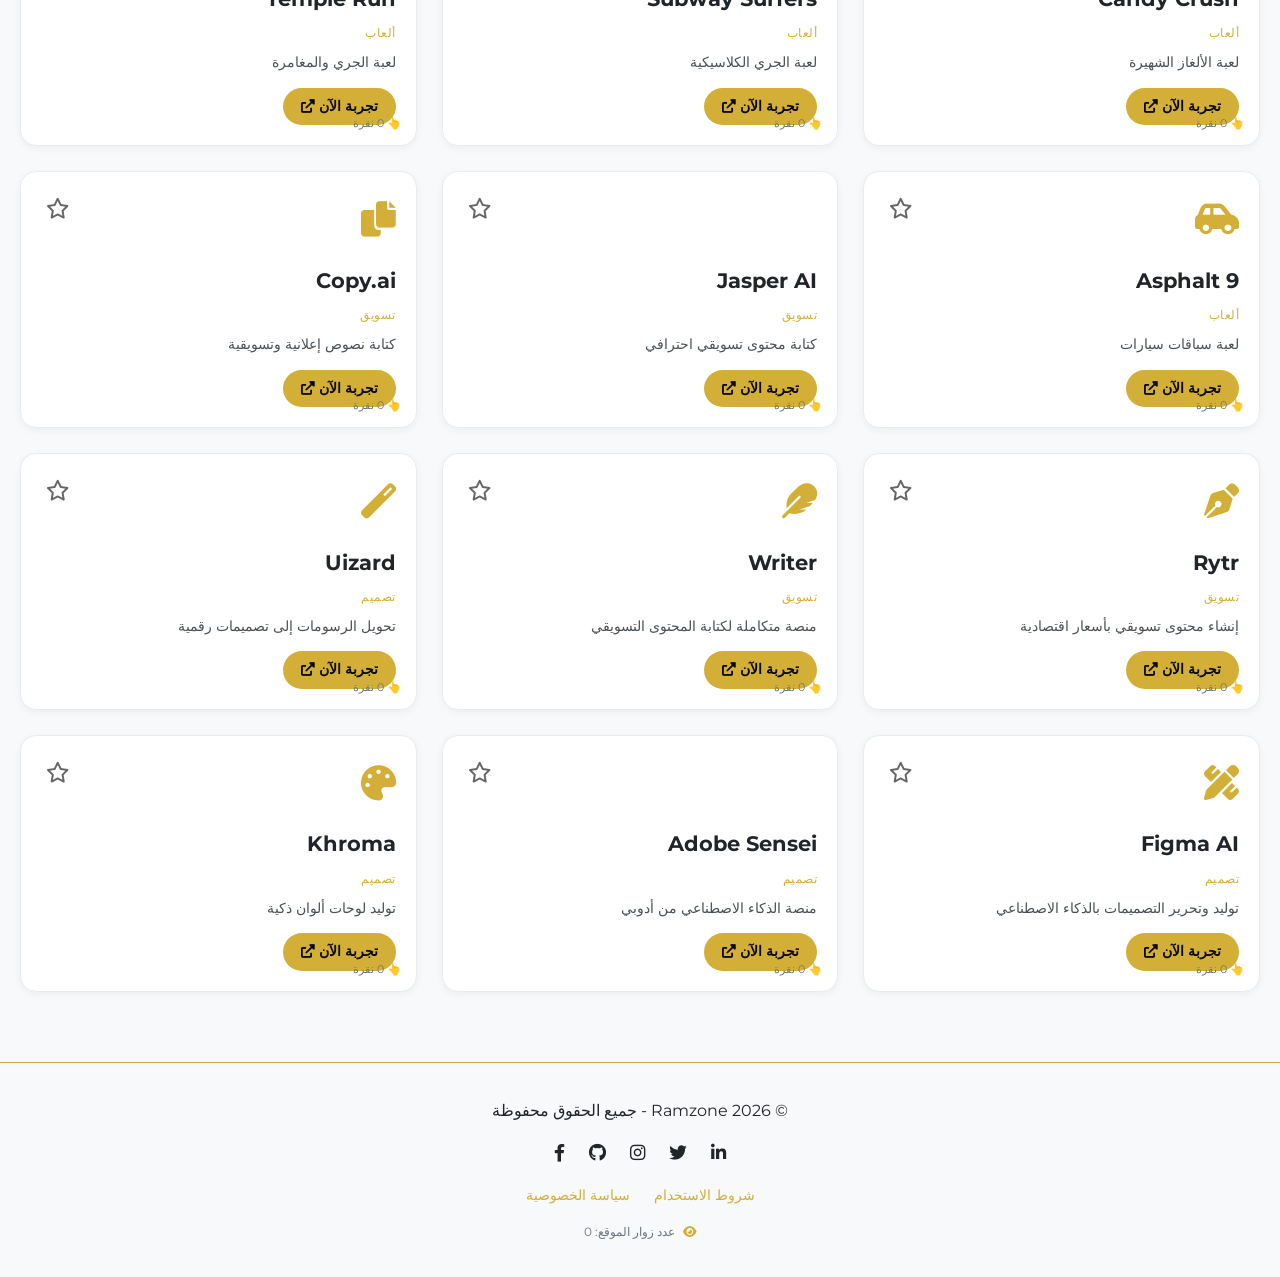
==== commit 7624d7c1: "Update index.html" ====
--- a/index.html
+++ b/index.html
@@ -100,7 +100,7 @@
                 <a href="blog.html" data-i18n="nav.blog">المدونة</a>
                 <a href="courses.html" data-i18n="nav.courses">الكورسات</a>
                 <a href="apps.html" data-i18n="nav.apps">تطبيقات وألعاب</a>
-                <a href="excel-tools.html" data-i18n="nav.excel">قوالب Excel</a>
+                <a href="excel-tools.html" data-i18n="nav.excel">📊 قوالب Excel</a>
                 <a href="login.html" id="authLink" data-i18n="nav.login">تسجيل الدخول</a>
                 <span id="userGreeting" style="display:none;"></span>
                 <span id="userStats" style="display:none;"></span>
@@ -179,7 +179,6 @@
 
     <script src="lang.js"></script>
     <script>
-        // دوال تبديل اللغة
         function initLanguage() {
             const savedLang = localStorage.getItem('language') || 'ar';
             document.documentElement.lang = savedLang;
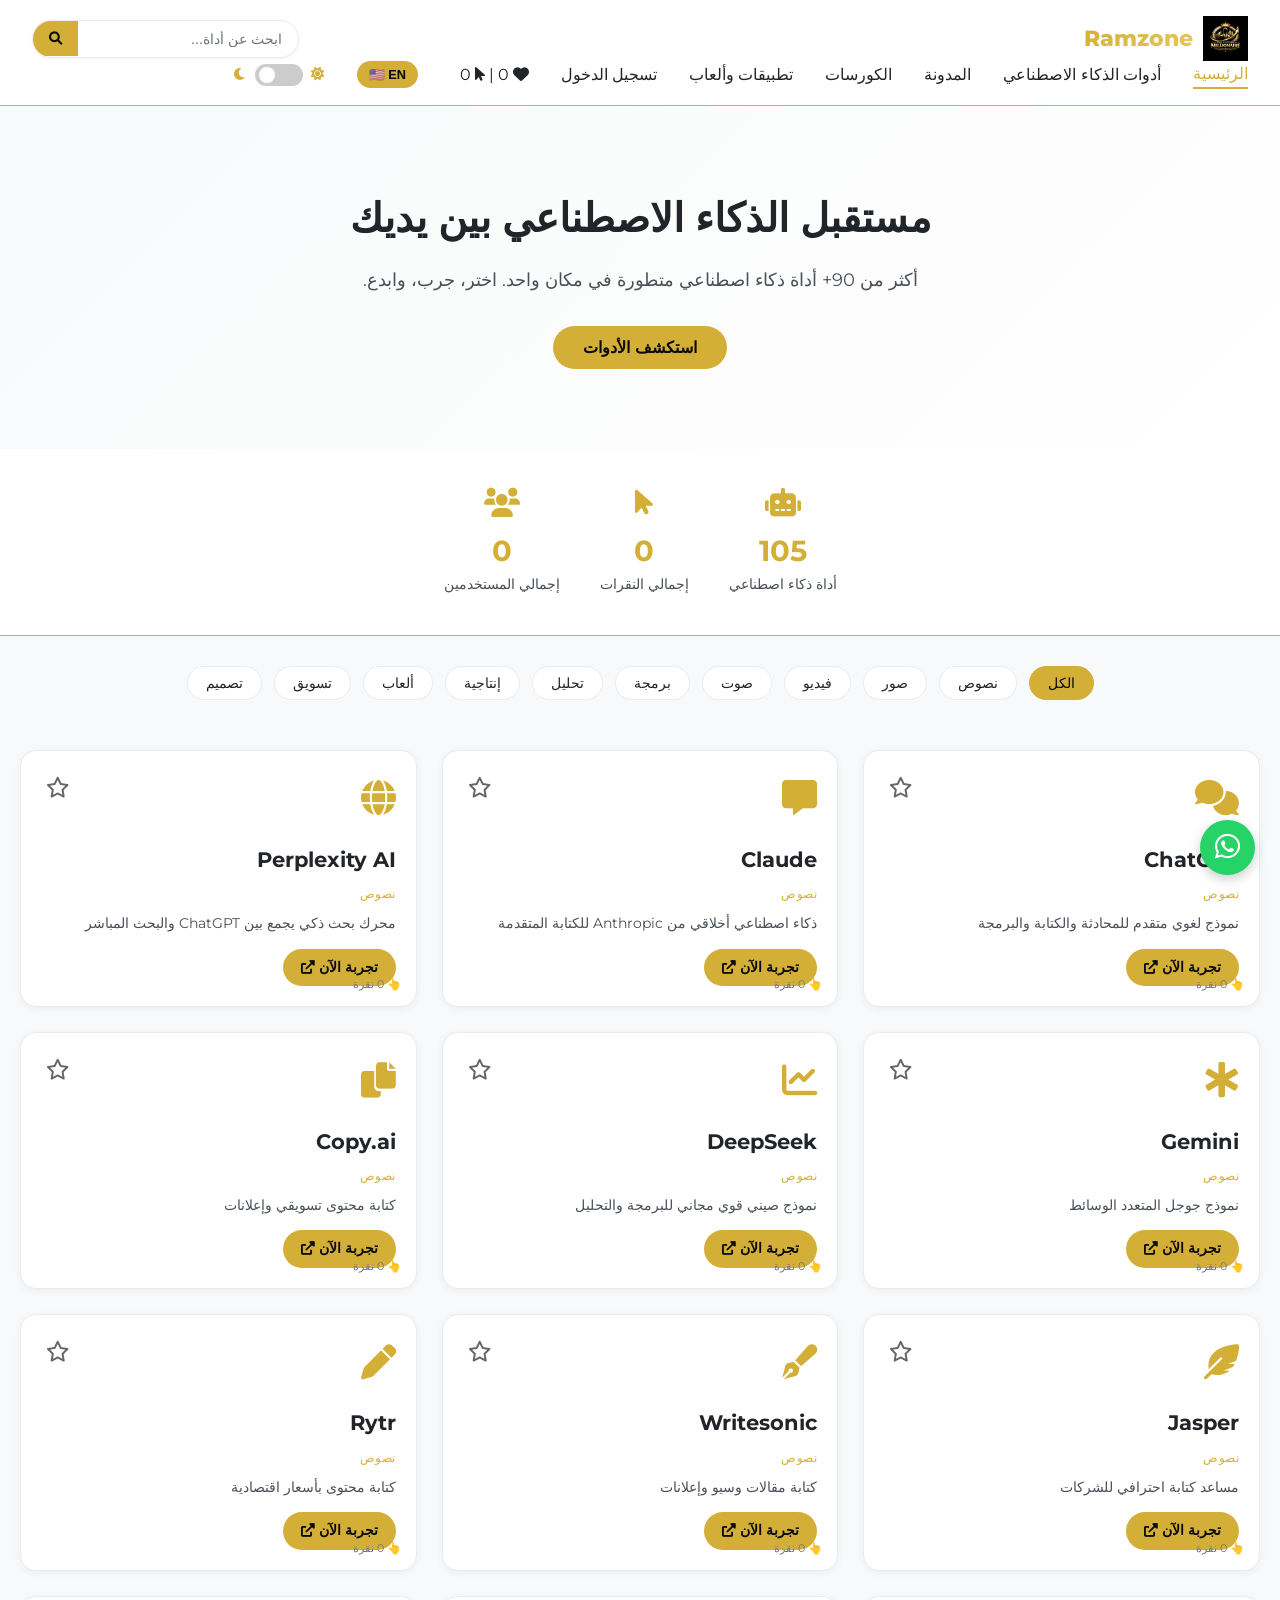
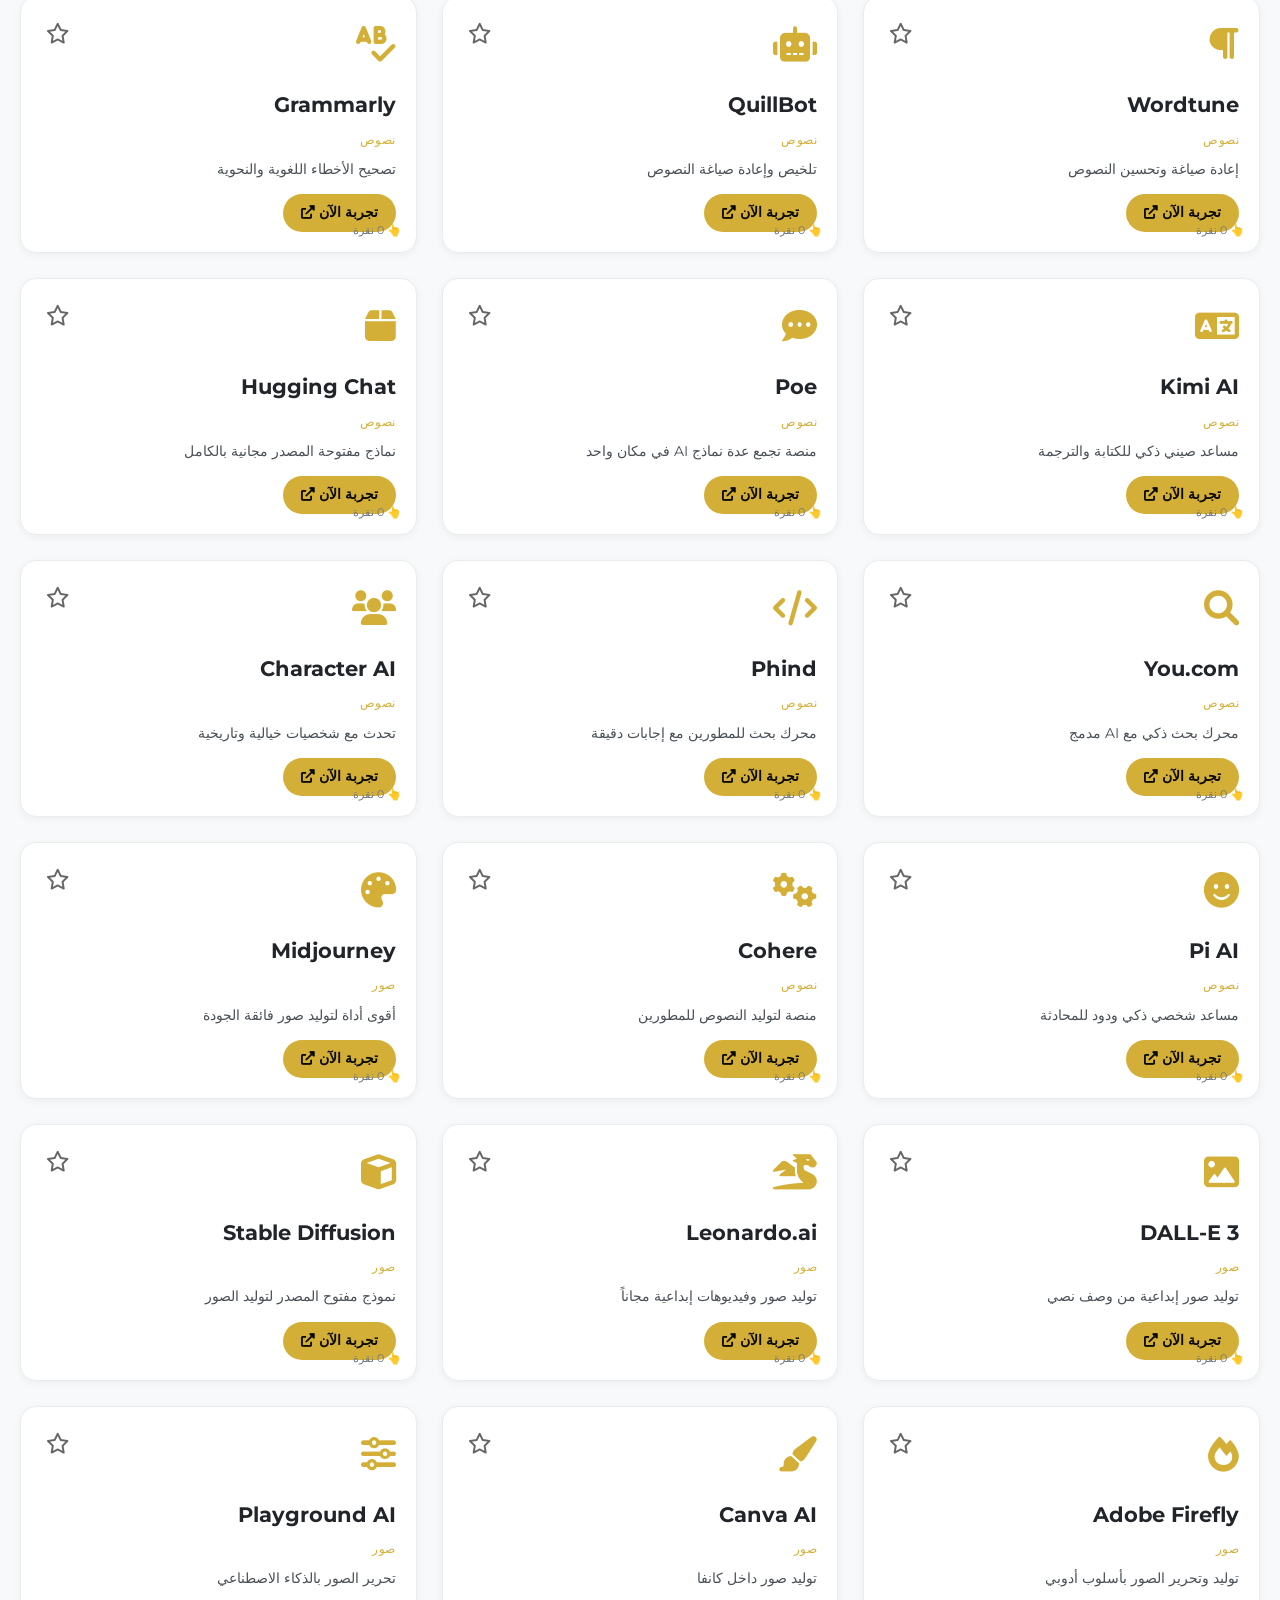
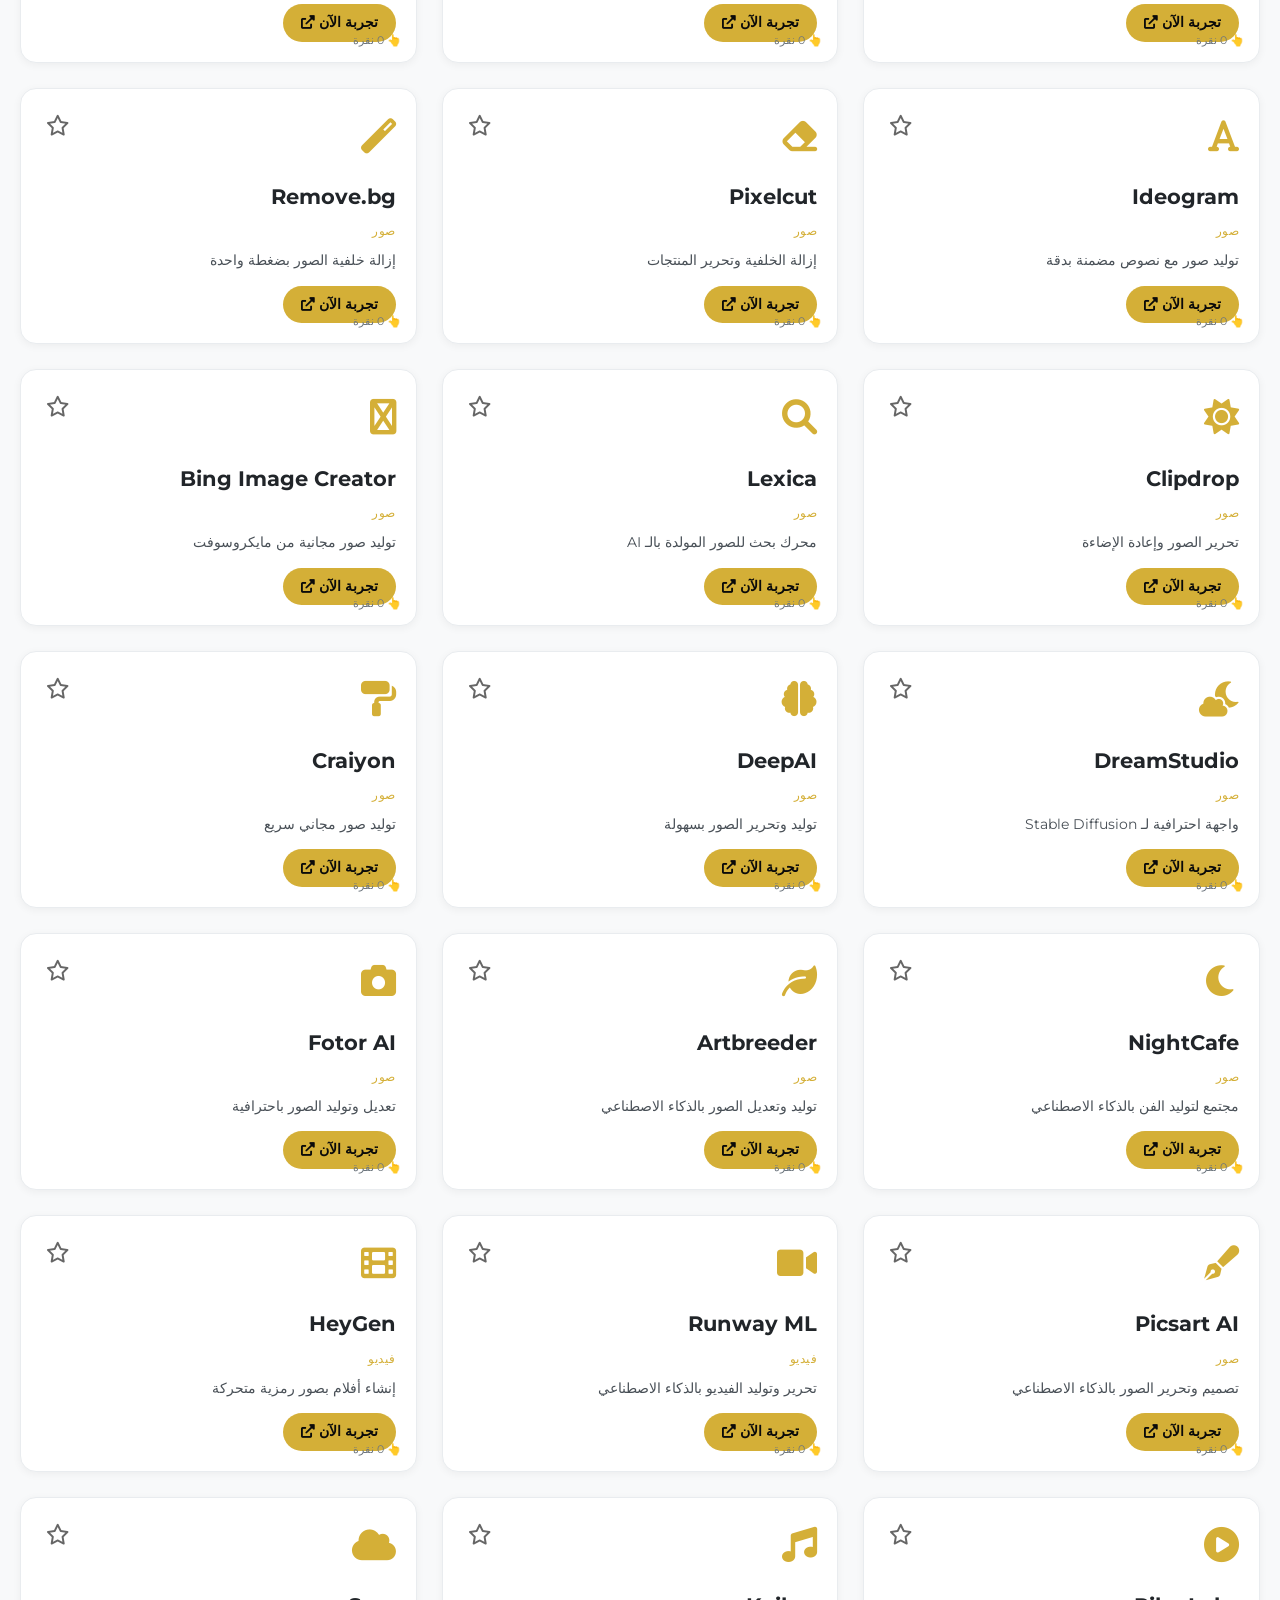
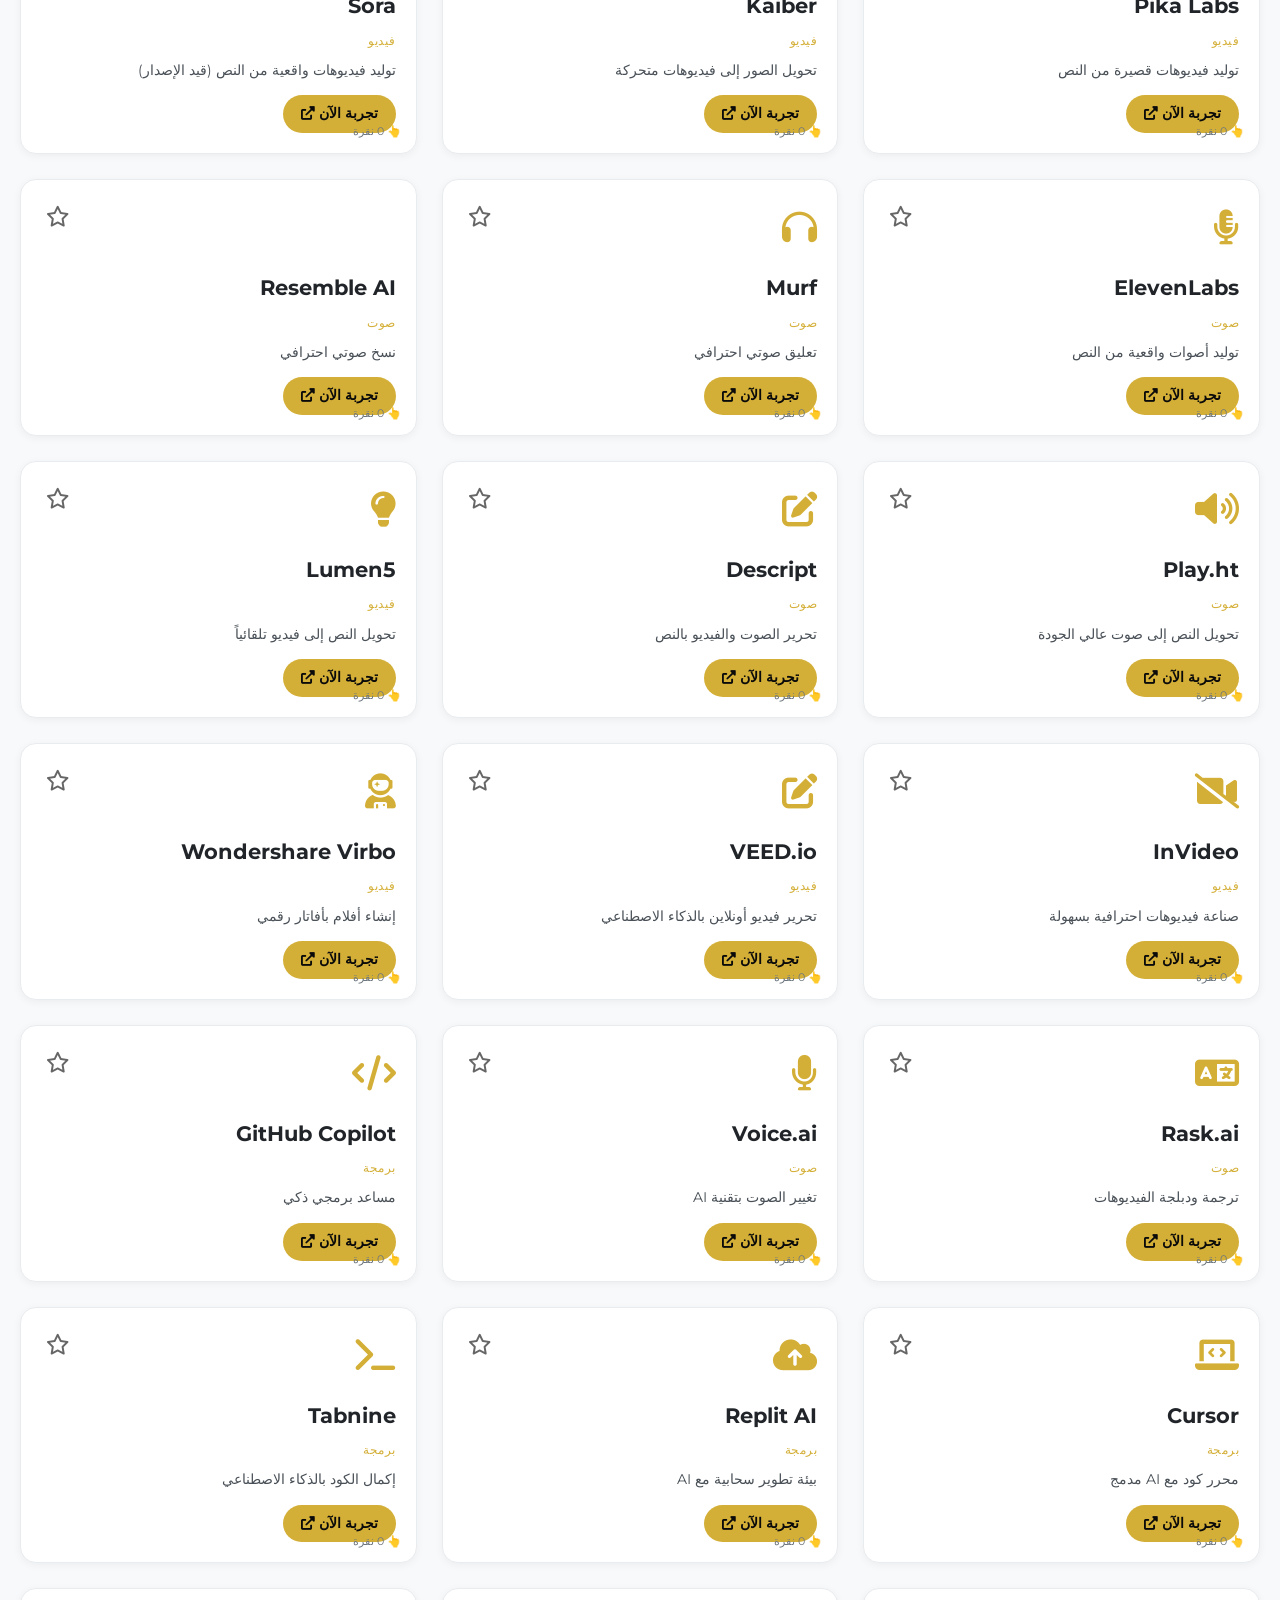
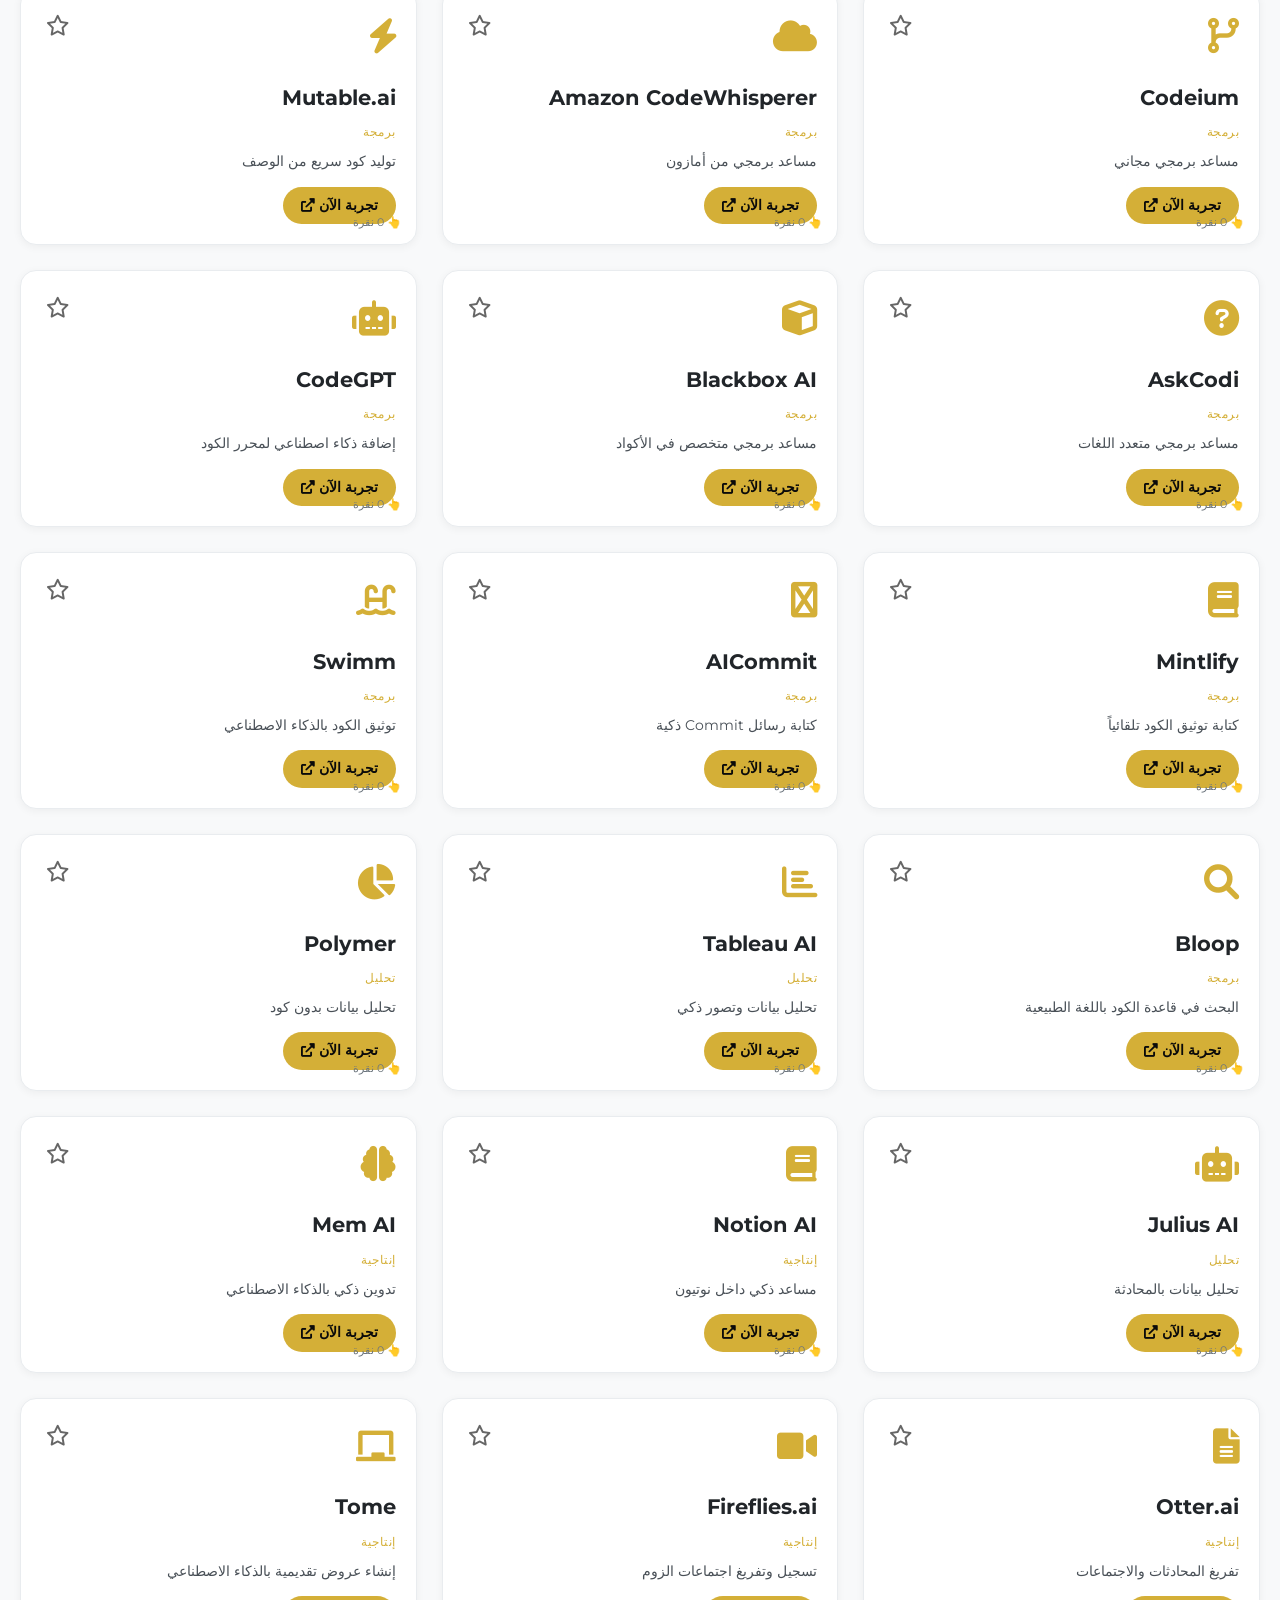
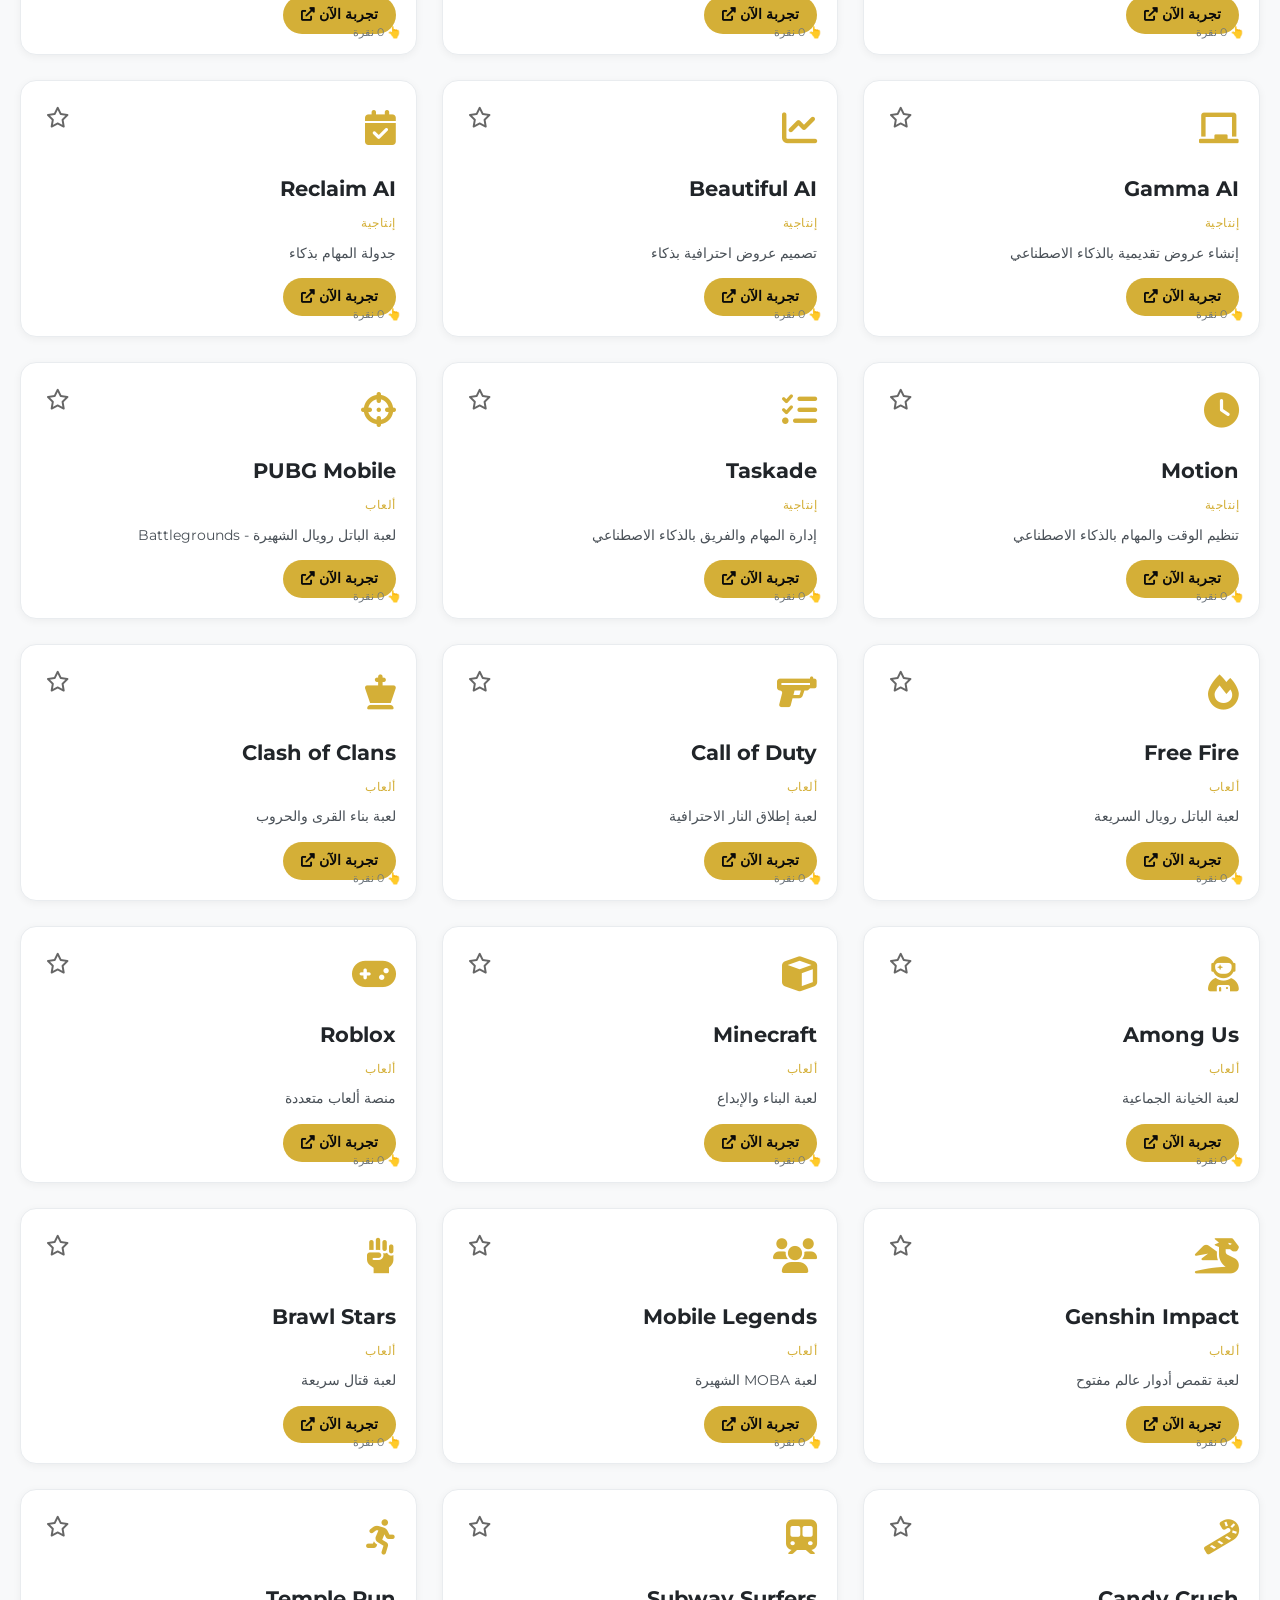
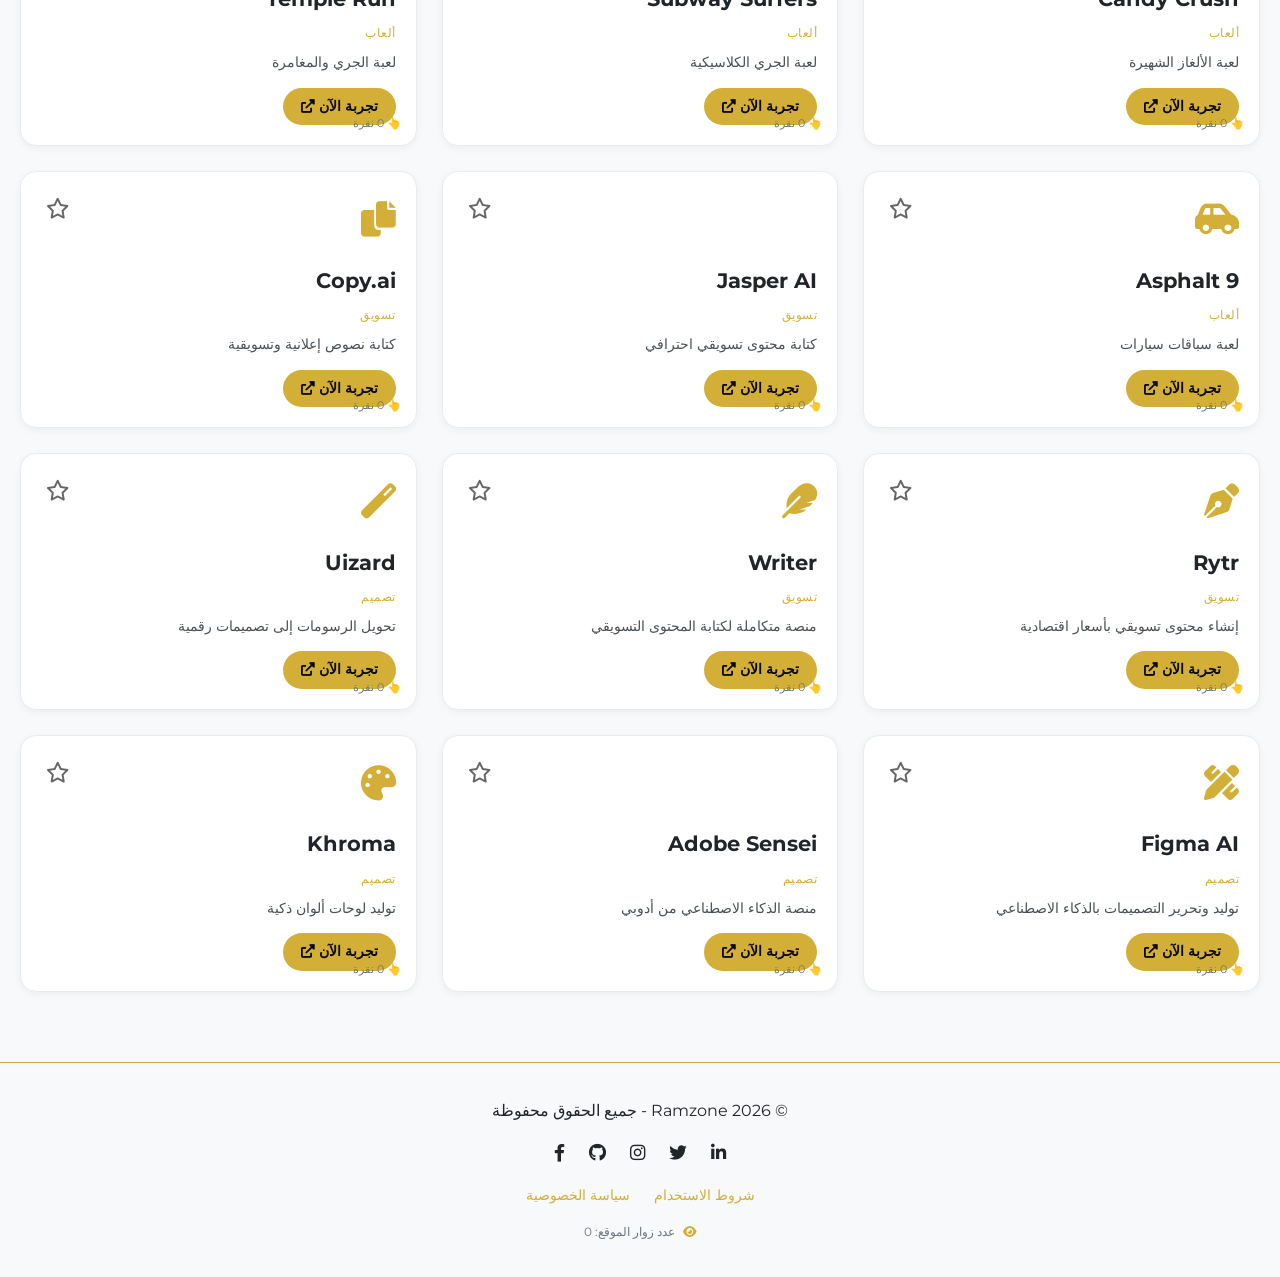
==== commit f1eabd85: "Update index.html" ====
--- a/index.html
+++ b/index.html
@@ -100,7 +100,6 @@
                 <a href="blog.html" data-i18n="nav.blog">المدونة</a>
                 <a href="courses.html" data-i18n="nav.courses">الكورسات</a>
                 <a href="apps.html" data-i18n="nav.apps">تطبيقات وألعاب</a>
-                <a href="excel-tools.html" data-i18n="nav.excel">📊 قوالب Excel</a>
                 <a href="login.html" id="authLink" data-i18n="nav.login">تسجيل الدخول</a>
                 <span id="userGreeting" style="display:none;"></span>
                 <span id="userStats" style="display:none;"></span>
